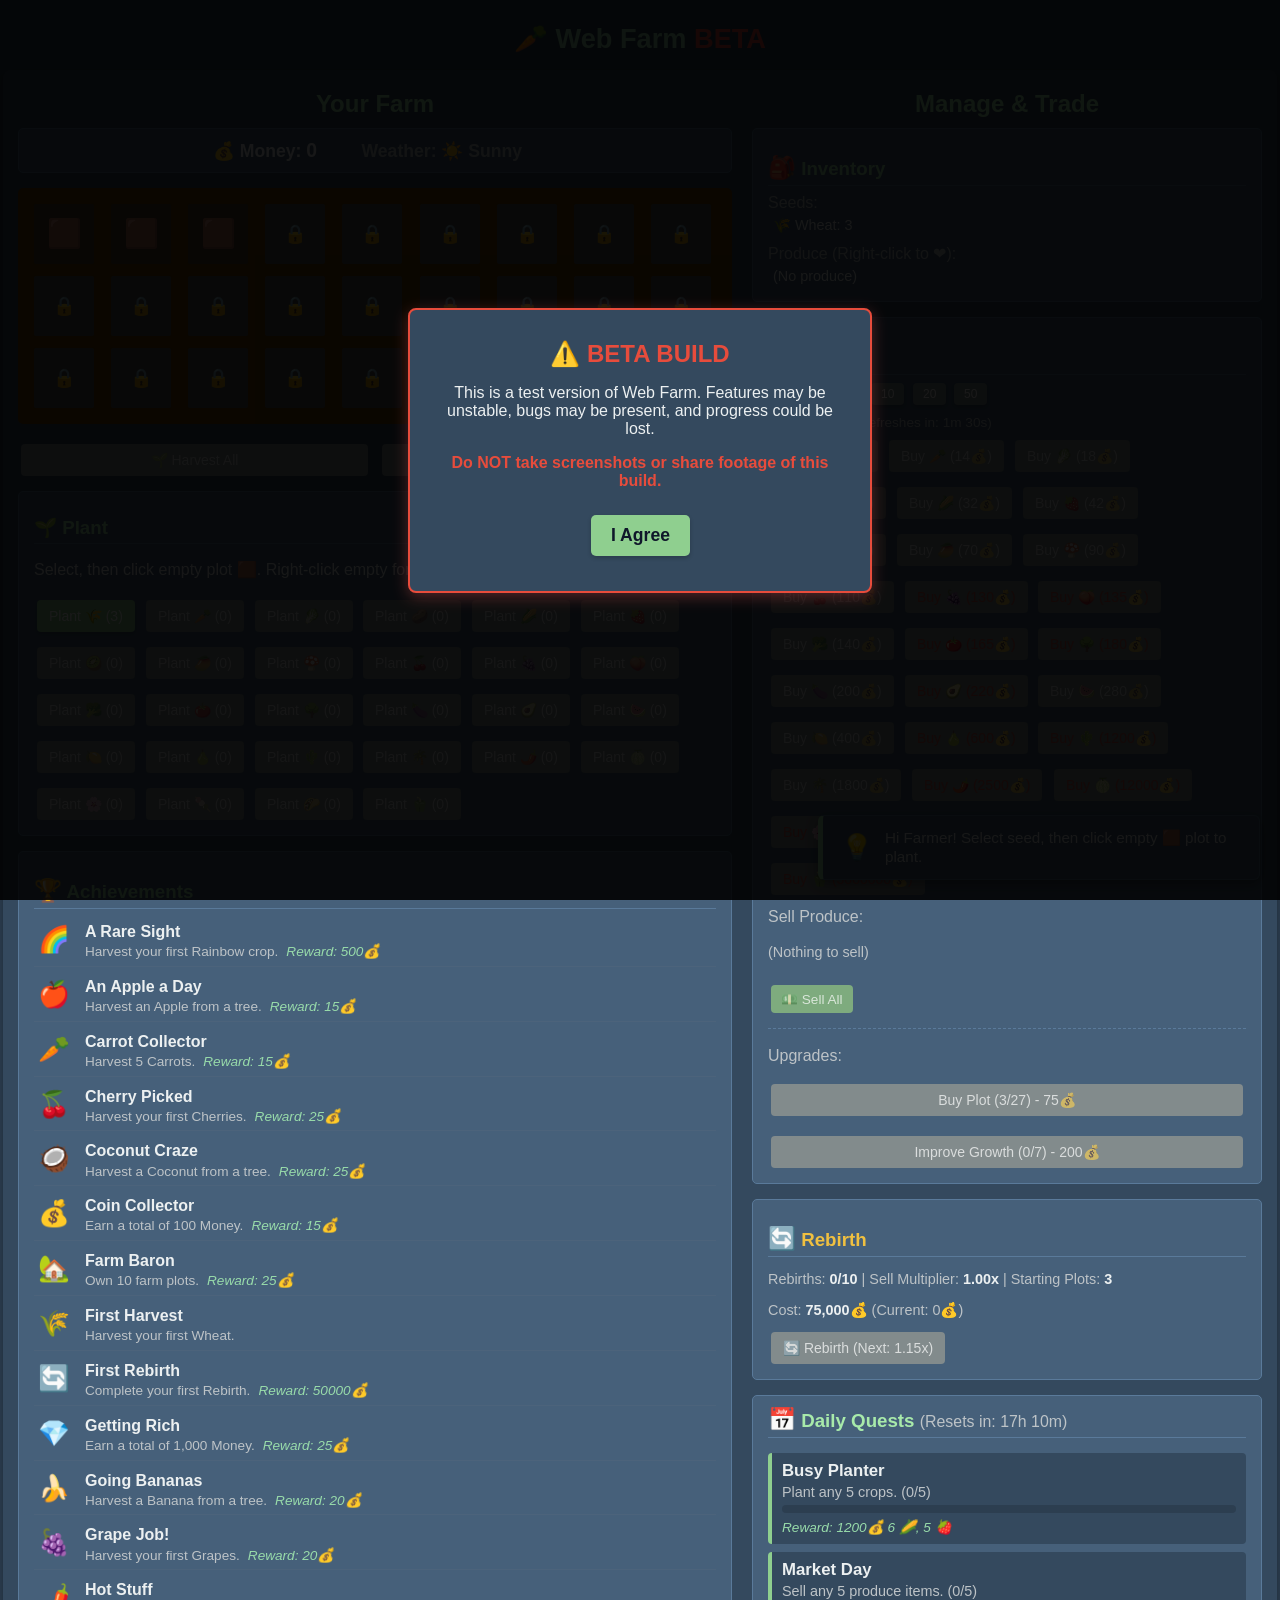
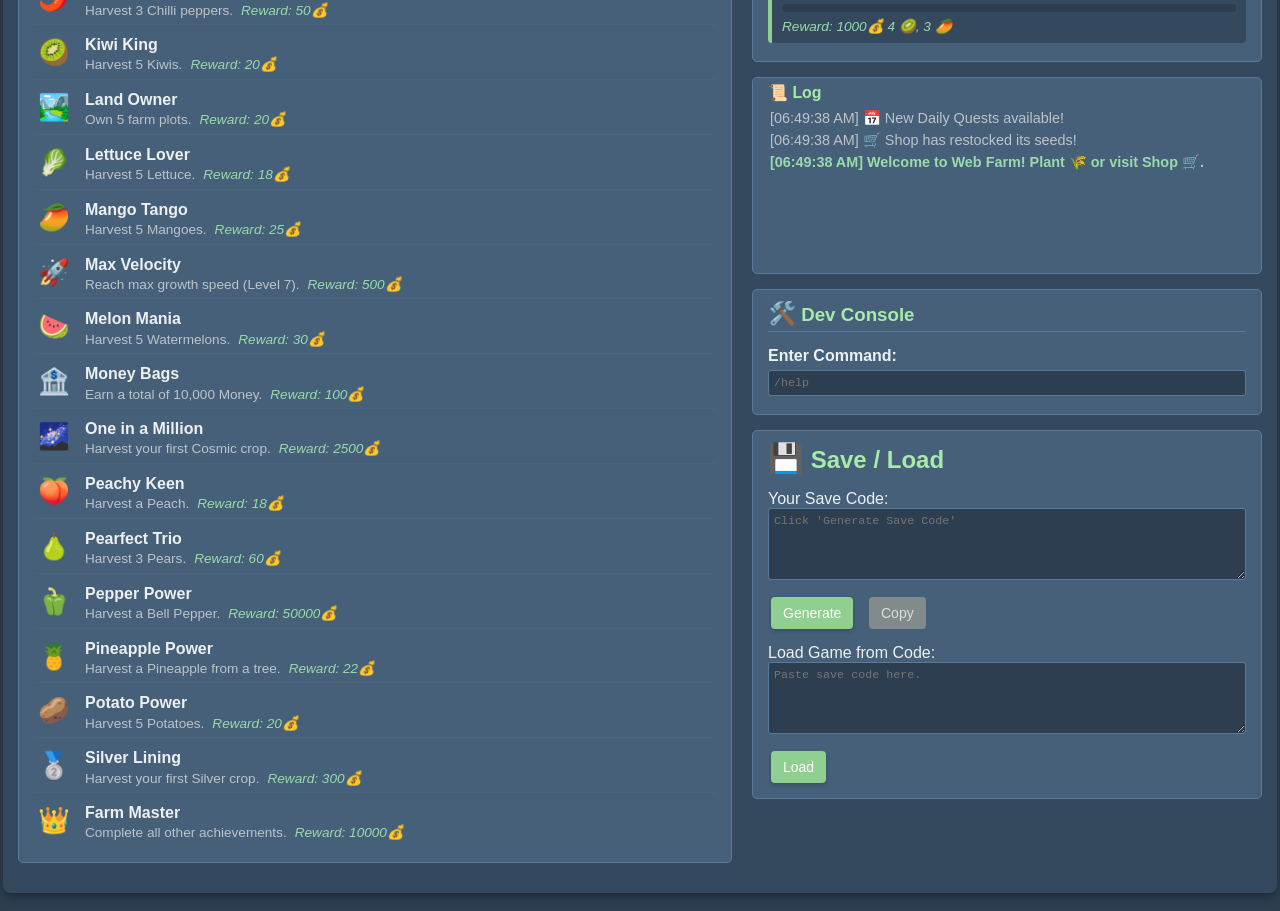
==== index.html @ e36a0956 "Update and rename beta.html to index.html" ====
<!DOCTYPE html>
<html lang="en">

<head>
    <meta charset="UTF-8">
    <meta name="viewport" content="width=device-width, initial-scale=1.0">
    <title>Web Farm BETA</title>
    <style>
        /* --- CSS (Dark Mode Only) --- */
        :root {
            /* Colors, Animations, Cursor */
            --body-bg: #2c3e50;
            --container-bg: #34495e;
            --section-bg: #46607a;
            --section-border: #5a7a9a;
            --text-color: #ecf0f1;
            --heading-color: #98dbaa;
            --heading-color-sub: #a8eaaa;
            --accent-color: #8fcf8f;
            --accent-hover-color: #7ebf7e;
            --accent-active-color: #70b070;
            --accent-selected-bg: #c8e8ca;
            --disabled-color: #7f8c8d;
            --plot-bg: #6c3e00;
            --plot-empty-bg: #4f3a2e;
            --plot-empty-hover-bg: #694f42;
            --plot-locked-bg: #555;
            --plot-ready-bg: #507a50;
            --plot-ready-border: #76c08f;
            --progress-bar-bg: #8fd0a8;
            --log-text-color: #bdc3c7;
            --log-success-color: #98dbaa;
            --log-error-color: #e74c3c;
            --log-info-color: #bdc3c7;
            --log-gold-color: #ffd700;
            --input-bg: #2c3e50;
            --input-border: #5a7a9a;
            --button-text-color: white;
            --shadow-color: rgba(0, 0, 0, 0.3);
            --link-color: #a8eaaa;
            --achievement-incomplete-color: var(--text-color);
            --achievement-complete-color: var(--disabled-color);
            --achievement-complete-icon-filter: grayscale(60%);
            --button-shadow-color: rgba(0, 0, 0, 0.2);
            --plot-hover-shadow: rgba(255, 255, 255, 0.1);
            --ach-desc-color: #bdc3c7;
            --ach-reward-color: #98dbaa;
            --log-success-color-rgb: 152, 219, 170;
            --popup-bg: var(--section-bg);
            --popup-border: var(--section-border);
            --popup-text-color: var(--text-color);
            --popup-title-color: var(--heading-color);
            --popup-shadow: rgba(0, 0, 0, 0.4);
            --tip-border-color: var(--link-color);
            --shovel-cursor: url('data:image/svg+xml;utf8,<svg xmlns="http://www.w3.org/2000/svg" width="32" height="32" style="font-size: 24px;"><text x="0" y="24">⛏️</text></svg>') 4 24, auto;
            --animation-duration-fast: 0.18s;
            --animation-duration-normal: 0.25s;
            --animation-duration-slow: 0.5s;
            --animation-duration-very-slow: 1s;
            --bounce-cubic-bezier: cubic-bezier(0.68, -0.55, 0.27, 1.55);
            --ease-out-expo: cubic-bezier(0.16, 1, 0.3, 1);
        }

        /* Animations */
        @keyframes fadeInSlideDown {
            from {
                opacity: 0;
                transform: translateY(-8px)
            }

            to {
                opacity: 1;
                transform: translateY(0)
            }
        }

        @keyframes plantPulse {
            0% {
                transform: scale(1);
                filter: brightness(1)
            }

            50% {
                transform: scale(.9);
                filter: brightness(1.2)
            }

            100% {
                transform: scale(1);
                filter: brightness(1)
            }
        }

        @keyframes harvestPop {
            0% {
                transform: scale(1);
                opacity: 1;
                filter: brightness(1.1)
            }

            70% {
                transform: scale(1.1);
                opacity: .4;
                filter: brightness(1.3)
            }

            100% {
                transform: scale(.6);
                opacity: 0;
                filter: brightness(1)
            }
        }

        @keyframes unlockHighlight {
            0% {
                background-color: transparent
            }

            40% {
                background-color: rgba(var(--log-success-color-rgb), .3)
            }

            100% {
                background-color: transparent
            }
        }

        @keyframes selectedPulse {
            0% {
                box-shadow: 0 1px 3px var(--button-shadow-color), inset 0 0 0 2px var(--accent-color)
            }

            50% {
                box-shadow: 0 1px 3px var(--button-shadow-color), inset 0 0 0 3px var(--accent-hover-color)
            }

            100% {
                box-shadow: 0 1px 3px var(--button-shadow-color), inset 0 0 0 2px var(--accent-color)
            }
        }

        @keyframes rainbow-bg {
            0% {
                background-position: 0% 50%
            }

            50% {
                background-position: 100% 50%
            }

            100% {
                background-position: 0% 50%
            }
        }

        @keyframes stars-twinkle {
            0% {
                transform: translate(-50%, -50%) scale(1);
                opacity: 0.5;
            }

            50% {
                opacity: 1;
            }

            100% {
                transform: translate(-50%, -50%) scale(1.1);
                opacity: 0.5;
            }
        }

        /* General Styles */
        body {
            font-family: 'Segoe UI', Tahoma, Geneva, Verdana, sans-serif;
            display: flex;
            flex-direction: column;
            align-items: center;
            background-color: var(--body-bg);
            color: var(--text-color);
            padding: 10px;
            transition: background-color var(--animation-duration-normal) ease, color var(--animation-duration-normal) ease
        }

        #game-container {
            display: flex;
            flex-wrap: wrap;
            gap: 20px;
            max-width: 1250px;
            width: 100%;
            background-color: var(--container-bg);
            padding: 15px;
            border-radius: 8px;
            box-shadow: 0 4px 8px var(--shadow-color);
            transition: background-color var(--animation-duration-normal) ease
        }

        #farm-area,
        #controls-area {
            flex: 1;
            min-width: 350px;
            display: flex;
            flex-direction: column
        }

        @media (min-width:950px) {
            #farm-area {
                flex-grow: 1.4
            }
        }

        h1 {
            display: flex;
            align-items: center;
            justify-content: center;
            gap: 15px;
        }

        h1,
        h2,
        h3 {
            text-align: center;
            color: var(--heading-color);
            margin-top: 5px;
            margin-bottom: 10px;
            transition: color var(--animation-duration-normal) ease
        }

        h1 {
            margin-bottom: 15px
        }

        h2 {
            color: var(--heading-color-sub)
        }

        h3 {
            margin-top: 15px;
            margin-bottom: 8px;
            border-bottom: 1px solid var(--section-border);
            padding-bottom: 4px;
            text-align: left;
            color: var(--heading-color-sub);
            transition: color var(--animation-duration-normal) ease, border-color var(--animation-duration-normal) ease
        }

        h4 {
            margin-top: 8px;
            margin-bottom: 4px;
            font-weight: 400;
            color: #bdc3c7;
            text-align: left
        }

        #resources {
            background-color: var(--section-bg);
            padding: 10px 15px;
            border-radius: 5px;
            margin-bottom: 15px;
            border: 1px solid var(--section-border);
            text-align: center;
            transition: background-color var(--animation-duration-normal) ease, border-color var(--animation-duration-normal) ease
        }

        #resources span {
            margin-right: 15px;
            font-weight: 700;
            font-size: 1.1em
        }

        #weather-display {
            font-weight: normal;
            font-size: 0.95em;
            color: var(--log-info-color);
            margin-left: 10px;
            display: inline-block;
        }

        #farm-grid {
            display: grid;
            grid-template-columns: repeat(auto-fill, minmax(60px, 1fr));
            gap: 10px;
            background-color: var(--plot-bg);
            padding: 15px;
            border-radius: 5px;
            min-height: 180px;
            margin-bottom: 15px;
            transition: background-color .3s ease, cursor .1s ease;
            cursor: default
        }

        #farm-grid:hover {
            cursor: var(--shovel-cursor)
        }

        .plot {
            width: 60px;
            height: 60px;
            background-color: var(--plot-empty-bg);
            border: 1px solid var(--plot-bg);
            display: flex;
            justify-content: center;
            align-items: center;
            font-size: 28px;
            position: relative;
            border-radius: 3px;
            overflow: hidden;
            transform-origin: center;
            transition: background-color var(--animation-duration-normal) ease, border-color var(--animation-duration-normal) ease, transform var(--animation-duration-fast) var(--ease-out-expo), filter var(--animation-duration-fast) ease, box-shadow var(--animation-duration-fast) ease;
            will-change: transform, filter, box-shadow, background-color
        }

        .plot:hover:not(.locked) {
            transform: scale(1.07);
            filter: brightness(1.1);
            box-shadow: 0 4px 10px var(--plot-hover-shadow);
            z-index: 1
        }

        .plot.empty:hover {
            background-color: var(--plot-empty-hover-bg)
        }

        .plot.locked {
            background-color: var(--plot-locked-bg);
            cursor: not-allowed;
            font-size: 18px
        }

        .plot.locked:hover {
            filter: none;
            transform: none;
            box-shadow: none;
            z-index: 0;
            cursor: not-allowed !important
        }

        .plot .progress-bar {
            position: absolute;
            bottom: 0;
            left: 0;
            height: 5px;
            background-color: var(--progress-bar-bg);
            width: 0;
            transition: width .1s linear, background-color var(--animation-duration-normal) ease
        }

        .plot.ready {
            background-color: var(--plot-ready-bg);
            border: 2px solid var(--plot-ready-border)
        }

        .plot.ready:hover {
            transform: scale(1.1);
            filter: brightness(1.1);
            box-shadow: 0 5px 14px var(--plot-hover-shadow)
        }

        .plot.plot-plant-animate {
            animation: plantPulse var(--animation-duration-slow) var(--bounce-cubic-bezier) forwards
        }

        .plot-content {
            display: inline-block;
            transition: transform var(--animation-duration-normal) ease, opacity var(--animation-duration-normal) ease;
            will-change: transform, opacity;
            line-height: 1;
            position: relative;
            z-index: 2;
        }

        .plot-content.status-icon-present {
            font-size: 20px;
            letter-spacing: -2px;
        }

        .plot.plot-harvest-animate .plot-content {
            animation: harvestPop 0.25s cubic-bezier(.17, .67, .83, .67) forwards;
        }

        /* Mutation Plot Styles */
        .plot.plot-is-moonlit {
            background-color: #4a3d6a;
        }

        .plot.plot-is-scorched {
            background-color: #7a4f3a;
        }

        .plot.plot-is-warm {
            background-color: #7a703a;
        }

        .plot.plot-is-cool {
            background-color: #3a5c7a;
        }

        .plot.plot-is-shocked {
            background-color: #4d4023;
            box-shadow: inset 0 0 12px 2px #f0ff8d;
            border-color: #f0ff8d;
        }

        .plot.plot-is-rainbow {
            background: linear-gradient(124deg, #ff2400, #e81d1d, #e8b71d, #e3e81d, #1de840, #1ddde8, #2b1de8, #dd00f3, #dd00f3);
            background-size: 200% 200%;
            animation: rainbow-bg 4s ease infinite;
        }

        .plot.plot-is-cosmic {
            background: linear-gradient(230deg, #1d0f3b, #3a236d, #2b1de8);
            background-size: 150% 150%;
            animation: rainbow-bg 8s ease-in-out infinite;
        }

        .plot.plot-is-cosmic::before,
        .plot.plot-is-cosmic::after,
        .plot.plot-is-cosmic .plot-content::before {
            content: '';
            position: absolute;
            left: 50%;
            top: 50%;
            width: 1px;
            height: 1px;
            background: white;
            border-radius: 50%;
            box-shadow: 15px -20px 0 0px white, -10px 18px 0 1px white, 25px 8px 0 0px white, -22px -15px 0 1px white, -5px 5px 0 0px white, 30px 25px 0 0px white;
            animation: stars-twinkle 3s ease-in-out infinite alternate;
        }

        .plot.plot-is-cosmic::after {
            width: 2px;
            height: 2px;
            box-shadow: 10px 15px 0 0px white, -18px -10px 0 0px white, -8px 25px 0 0px white;
            animation-duration: 4.5s;
        }

        .plot.plot-is-cosmic .plot-content::before {
            width: 1px;
            height: 1px;
            box-shadow: 12px 22px 0 0px white, -25px 5px 0 0px white;
            animation-duration: 6s;
        }

        button {
            padding: 8px 12px;
            margin: 5px 3px;
            font-size: 14px;
            cursor: pointer;
            background-color: var(--accent-color);
            color: var(--button-text-color);
            border: none;
            border-radius: 4px;
            vertical-align: middle;
            font-weight: 500;
            box-shadow: 0 2px 4px var(--button-shadow-color);
            transform-origin: center;
            transition: background-color var(--animation-duration-fast) ease, color var(--animation-duration-fast) ease, transform var(--animation-duration-fast) var(--ease-out-expo), box-shadow var(--animation-duration-fast) ease, filter var(--animation-duration-fast) ease;
            will-change: transform, filter, box-shadow
        }

        button:hover:not(:disabled) {
            background-color: var(--accent-hover-color);
            transform: scale(1.05);
            box-shadow: 0 4px 8px var(--button-shadow-color);
            filter: brightness(1.08)
        }

        button:active:not(:disabled) {
            background-color: var(--accent-active-color);
            transform: scale(.97);
            box-shadow: 0 1px 3px var(--button-shadow-color);
            filter: brightness(.92);
            transition-duration: .06s
        }

        button:disabled {
            background-color: var(--disabled-color);
            color: rgba(255, 255, 255, .7);
            cursor: not-allowed;
            transform: none;
            box-shadow: none;
            filter: grayscale(30%)
        }

        .plant-button.selected-plant-button {
            background-color: var(--accent-selected-bg);
            color: var(--body-bg);
            font-weight: bold;
            filter: brightness(1.05);
            box-shadow: 0 1px 3px var(--button-shadow-color), inset 0 0 0 2px var(--accent-color);
            animation: selectedPulse 1.8s ease-in-out infinite
        }

        .plant-button.selected-plant-button:hover:not(:disabled) {
            background-color: var(--accent-hover-color);
            color: var(--button-text-color);
            filter: brightness(1.1);
            transform: scale(1.05)
        }

        .plant-button.selected-plant-button:active:not(:disabled) {
            background-color: var(--accent-active-color);
            transform: scale(.97);
            filter: brightness(.95)
        }

        .shop-seed-unavailable,
        .shop-seed-unavailable:hover,
        .shop-seed-unavailable:active {
            background-color: var(--disabled-color);
            color: var(--log-error-color) !important;
            cursor: not-allowed;
            box-shadow: none;
            filter: grayscale(30%);
            transform: none;
            padding: 8px 12px;
            margin: 5px 3px;
            font-size: 14px;
            border: none;
            border-radius: 4px;
            vertical-align: middle;
            font-weight: 500;
        }

        #inventory,
        #shop,
        #actions,
        #save-load,
        #messages,
        #achievements,
        #dev-console,
        #daily-quests {
            margin-bottom: 15px;
            background-color: var(--section-bg);
            padding: 10px 15px;
            border-radius: 5px;
            border: 1px solid var(--section-border);
            transition: background-color var(--animation-duration-normal) ease, border-color var(--animation-duration-normal) ease
        }

        #inventory ul {
            list-style: none;
            padding: 0;
            margin: 5px 0
        }

        #inventory li {
            margin-bottom: 5px;
            padding-left: 5px;
            font-size: 0.95em;
            border-radius: 3px;
            user-select: none;
        }

        #inventory #produce-inventory li {
            cursor: pointer;
        }

        #inventory li:hover {
            background-color: var(--container-bg);
        }

        .inventory-item-icon {
            display: inline-block;
            min-width: 1.2em;
            text-align: left;
        }

        .inventory-weight {
            font-size: 0.85em;
            color: var(--log-info-color);
            margin-left: 5px;
        }

        .favorite-icon {
            color: #e74c3c;
            margin-right: 4px;
        }

        #planting-options,
        #buy-seeds,
        #sell-produce-area {
            display: flex;
            flex-wrap: wrap;
            gap: 5px
        }

        #messages {
            height: 180px;
            overflow-y: scroll;
            font-size: .9em;
            color: var(--log-text-color);
            transition: color var(--animation-duration-normal) ease;
            scroll-behavior: smooth;
            padding-top: 5px
        }

        #messages h2 {
            margin-top: 0;
            margin-bottom: 8px;
            font-size: 1.1em;
            text-align: left;
            border-bottom: none;
            padding-bottom: 0;
            color: var(--heading-color-sub)
        }

        #messages p {
            margin: 0 0 5px;
            padding-left: 2px;
            white-space: pre-wrap;
            opacity: 0;
            animation: fadeInSlideDown var(--animation-duration-slow) ease-out forwards
        }

        #messages p.log-success {
            color: var(--log-success-color);
            font-weight: 700
        }

        #messages p.log-error {
            color: var(--log-error-color);
            font-weight: 700
        }

        #messages p.log-info {
            color: var(--log-info-color)
        }

        #messages p.log-gold {
            color: var(--log-gold-color);
            font-weight: 700
        }

        #messages p.log-dev {
            color: var(--link-color);
            font-family: monospace;
            font-weight: bold
        }

        #save-load h2,
        #dev-console h3,
        #daily-quests h3 {
            margin-top: 0;
            margin-bottom: 15px;
            text-align: left
        }

        #save-load textarea,
        #dev-command-input {
            width: calc(100% - 12px);
            margin-top: 0;
            margin-bottom: 8px;
            font-size: .9em;
            font-family: monospace;
            background-color: var(--input-bg);
            color: var(--text-color);
            border: 1px solid var(--input-border);
            border-radius: 3px;
            padding: 5px;
            cursor: text;
            transition: background-color var(--animation-duration-normal) ease, color var(--animation-duration-normal) ease, border-color var(--animation-duration-normal) ease
        }

        #save-load textarea {
            min-height: 60px;
            resize: vertical
        }

        #dev-command-input {
            min-height: auto;
            resize: none
        }

        #save-code-output {
            background-color: var(--input-bg);
            cursor: default
        }

        .save-controls,
        .mod-controls {
            display: flex;
            gap: 10px;
            align-items: center;
            margin-bottom: 10px;
        }

        .mod-controls {
            margin-top: 15px;
            border-top: 1px dashed var(--section-border);
            padding-top: 10px;
        }

        #mod-file-input {
            font-size: 0.9em;
            background-color: var(--input-bg);
            color: var(--text-color);
            border: 1px solid var(--input-border);
            border-radius: 3px;
            padding: 4px 6px;
            max-width: calc(100% - 110px);
            cursor: pointer;
            transition: background-color var(--animation-duration-normal) ease, color var(--animation-duration-normal) ease, border-color var(--animation-duration-normal) ease;
        }

        #mod-file-input::file-selector-button {
            padding: 4px 8px;
            margin-right: 8px;
            font-size: 0.9em;
            cursor: pointer;
            background-color: var(--accent-color);
            color: var(--button-text-color);
            border: none;
            border-radius: 3px;
            transition: background-color var(--animation-duration-fast) ease;
        }

        #mod-file-input::file-selector-button:hover {
            background-color: var(--accent-hover-color);
        }

        #farm-upgrades-container {
            margin-top: 15px;
            padding-top: 10px;
            border-top: 1px dashed var(--section-border);
            display: flex;
            flex-direction: column;
            gap: 10px
        }

        #achievements ul {
            list-style: none;
            padding: 0;
            margin: 0
        }

        #achievements li {
            display: flex;
            align-items: flex-start;
            gap: 10px;
            padding: 5px 0;
            margin-bottom: 5px;
            border-bottom: 1px solid rgba(128, 128, 128, .1);
            transition: background-color var(--animation-duration-normal) ease
        }

        #achievements li:last-child {
            border-bottom: none
        }

        #achievements li:hover:not(.completed) {
            background-color: rgba(128, 128, 128, .05)
        }

        #achievements .ach-icon {
            font-size: 1.6em;
            min-width: 1.6em;
            text-align: center;
            margin-top: 2px
        }

        #achievements .ach-details {
            display: flex;
            flex-direction: column;
            flex-grow: 1;
            gap: 2px
        }

        #achievements .ach-name {
            font-weight: 700;
            font-size: 1em;
            line-height: 1.2
        }

        #achievements .ach-desc-reward {
            line-height: 1.3;
            display: flex;
            flex-wrap: wrap;
            gap: 0 8px
        }

        #achievements .ach-desc {
            font-size: .85em;
            color: var(--ach-desc-color)
        }

        #achievements .ach-reward {
            font-size: .85em;
            font-style: italic;
            color: var(--ach-reward-color);
            font-weight: 500;
            white-space: nowrap
        }

        #achievements li.completed {
            color: var(--achievement-complete-color)
        }

        #achievements li.completed .ach-icon {
            filter: var(--achievement-complete-icon-filter)
        }

        #achievements li.completed .ach-name::after {
            content: " ✔️";
            color: var(--log-success-color);
            font-weight: 400;
            margin-left: 4px
        }

        #achievements li.completed .ach-desc,
        #achievements li.completed .ach-reward {
            color: var(--achievement-complete-color);
            font-style: normal
        }

        #achievements li.completed:hover {
            background-color: transparent
        }

        #achievements li.incomplete {
            color: var(--achievement-incomplete-color)
        }

        #achievements li.achievement-unlocked-animate {
            animation: unlockHighlight var(--animation-duration-very-slow) ease-out
        }

        .popup {
            position: fixed;
            padding: 12px 18px;
            border-radius: 6px;
            background-color: var(--popup-bg);
            border: 1px solid var(--popup-border);
            box-shadow: 0 4px 12px var(--popup-shadow);
            z-index: 1000;
            display: flex;
            align-items: center;
            gap: 12px;
            opacity: 0;
            transform: translateY(20px);
            transition: opacity var(--animation-duration-normal) ease-out, transform var(--animation-duration-normal) ease-out;
            pointer-events: none;
            min-width: 250px;
            max-width: 400px;
        }

        .popup.active {
            opacity: 1;
            transform: translateY(0);
            pointer-events: auto;
        }

        .popup-icon {
            font-size: 2em;
            flex-shrink: 0;
        }

        .popup-text {
            display: flex;
            flex-direction: column;
            gap: 3px;
            font-size: 0.95em;
            color: var(--popup-text-color);
            line-height: 1.3;
        }

        .popup-title {
            font-weight: bold;
            color: var(--popup-title-color);
        }

        .popup-reward {
            font-style: italic;
            color: var(--ach-reward-color);
            font-size: 0.9em;
        }

        #achievement-popup {
            top: 20px;
            left: 50%;
            transform: translateX(-50%) translateY(20px);
            border-left: 5px solid var(--log-success-color);
        }

        #achievement-popup.active {
            transform: translateX(-50%) translateY(0);
        }

        #tip-popup {
            bottom: 20px;
            right: 20px;
            border-left: 5px solid var(--tip-border-color);
        }

        #tip-popup .popup-icon {
            font-size: 1.6em;
        }

        #actions {
            position: relative;
        }

        /* harvest-all-button styles now handled by #farm-grid-actions button */

        #harvest-all-button:hover:not(:disabled) {
            background-color: var(--accent-hover-color);
        }

        #sell-all-produce-button {
            padding: 6px 10px;
            font-size: 0.85em;
            margin-top: 10px;
            background-color: var(--accent-active-color);
            display: block;
            width: fit-content;
        }

        #sell-all-produce-button:hover:not(:disabled) {
            background-color: var(--accent-hover-color);
        }


        #plot-tooltip {
            position: fixed;
            background-color: rgba(0, 0, 0, 0.8);
            color: white;
            padding: 6px 10px;
            border-radius: 4px;
            font-size: 0.85em;
            line-height: 1.3;
            z-index: 1010;
            opacity: 0;
            pointer-events: none;
            transition: opacity 0.1s ease-in-out;
            max-width: 220px;
            box-shadow: 0 2px 5px rgba(0, 0, 0, 0.3);
            word-wrap: break-word;
        }

        #plot-tooltip.visible {
            opacity: 1;
        }

        #plot-tooltip span {
            display: inline-block;
        }

        #tooltip-crop-name {
            font-weight: bold;
        }

        #tooltip-time-left {
            font-size: 0.9em;
            color: #eee;
        }

        #tooltip-weight-potential,
        #tooltip-weight-actual {
            font-size: 0.85em;
            color: #ddd;
        }

        #daily-quests-list {
            list-style: none;
            padding: 0;
            margin: 0;
        }

        #daily-quests-list li {
            background-color: var(--container-bg);
            padding: 8px 10px;
            margin-bottom: 8px;
            border-radius: 4px;
            border-left: 4px solid var(--accent-color);
        }

        #daily-quests-list li.quest-completed:not(.quest-claimed) {
            border-left-color: var(--log-success-color);
        }

        #daily-quests-list li.quest-claimed {
            border-left-color: var(--disabled-color);
            opacity: 0.7;
        }

        .quest-title {
            font-weight: bold;
            font-size: 1.05em;
            margin-bottom: 3px;
            display: block;
        }

        .quest-desc {
            font-size: 0.9em;
            color: var(--ach-desc-color);
            margin-bottom: 5px;
            display: block;
        }

        .quest-progress-bar-container {
            height: 8px;
            background-color: var(--body-bg);
            border-radius: 4px;
            margin-bottom: 5px;
            overflow: hidden;
        }

        .quest-progress-bar {
            height: 100%;
            width: 0%;
            background-color: var(--progress-bar-bg);
            transition: width 0.2s ease-out;
        }

        .quest-reward-text {
            font-size: 0.85em;
            color: var(--ach-reward-color);
            margin-bottom: 6px;
            font-style: italic;
        }

        .quest-claim-button {
            font-size: 0.9em !important;
            padding: 4px 8px !important;
            margin-top: 5px !important;
        }

        /* Silver Mutation Plot Style */
        .plot.plot-is-silver {
            background-color: #6b7b8d;
            box-shadow: inset 0 0 10px 2px #c0c0c0;
            border-color: #c0c0c0;
        }

        /* Locked Fruit Indicator on Plot */
        .plot .lock-indicator {
            position: absolute;
            top: 1px;
            right: 1px;
            font-size: 10px;
            z-index: 5;
            cursor: pointer;
            opacity: 0.7;
            transition: opacity 0.15s ease;
        }

        .plot .lock-indicator:hover {
            opacity: 1;
        }

        .plot.plot-fruit-locked {
            outline: 2px dashed #e67e22;
            outline-offset: -2px;
        }

        /* Seed Inventory Grid */
        #seed-inventory {
            display: grid;
            grid-template-columns: repeat(2, 1fr);
            gap: 2px 8px;
        }

        #seed-inventory li {
            margin-bottom: 2px;
            font-size: 0.9em;
        }

        /* Produce Inventory Grid */
        #produce-inventory {
            display: grid;
            grid-template-columns: repeat(2, 1fr);
            gap: 2px 8px;
        }

        #produce-inventory li {
            margin-bottom: 2px;
            font-size: 0.9em;
        }

        /* Rebirth Section */
        #rebirth-section {
            margin-bottom: 15px;
            background-color: var(--section-bg);
            padding: 10px 15px;
            border-radius: 5px;
            border: 1px solid var(--section-border);
            transition: background-color var(--animation-duration-normal) ease, border-color var(--animation-duration-normal) ease;
        }

        #rebirth-section h3 {
            color: #f0c040;
        }

        .rebirth-info {
            font-size: 0.9em;
            margin-bottom: 8px;
            color: var(--log-info-color);
        }

        .rebirth-info strong {
            color: var(--text-color);
        }

        /* Purchase Qty Toggle */
        .qty-toggle-btn {
            padding: 4px 10px;
            font-size: 12px;
            margin: 0 2px;
            background-color: var(--disabled-color);
            border-radius: 4px;
        }

        .qty-toggle-btn.active {
            background-color: var(--accent-color);
            font-weight: bold;
        }

        .qty-toggle-btn:hover:not(:disabled) {
            background-color: var(--accent-hover-color);
        }

        /* Farm Grid Action Buttons */
        #farm-grid-actions {
            display: flex;
            gap: 8px;
            margin-bottom: 10px;
            align-items: stretch;
        }

        #farm-grid-actions button {
            flex: 1;
            font-size: 14px;
            padding: 8px 12px;
            box-sizing: border-box;
        }
    </style>
</head>

<body>

    <h1>
        <span style="font-size: 0.85em;">🥕 Web Farm <strong style="color:var(--log-error-color);">BETA</strong></span>
    </h1>

    <div id="beta-overlay"
        style="position:fixed;top:0;left:0;width:100%;height:100%;background:rgba(0,0,0,0.9);z-index:9999;display:flex;justify-content:center;align-items:center;flex-direction:column;">
        <div
            style="background:var(--container-bg);padding:30px;border-radius:8px;border:2px solid var(--log-error-color);max-width:400px;text-align:center;box-shadow: 0 4px 15px rgba(255,100,100,0.3);">
            <h2 style="color:var(--log-error-color);margin-top:0;">⚠️ BETA BUILD</h2>
            <p style="margin-bottom:15px;color:var(--text-color);">This is a test version of Web Farm. Features may be
                unstable, bugs may be present, and progress could be lost.</p>
            <p style="margin-bottom:20px;font-weight:bold;color:var(--log-error-color);">Do NOT take screenshots or
                share footage of this build.</p>
            <button
                style="padding:10px 20px;font-size:1.1em;background:var(--accent-color);color:#0f172a;border:none;border-radius:5px;cursor:pointer;font-weight:bold;"
                onclick="document.getElementById('beta-overlay').remove()">I Agree</button>
        </div>
    </div>

    <div id="game-container">
        <!-- Farm Area -->
        <div id="farm-area">
            <h2>Your Farm</h2>
            <div id="resources">
                <span>💰 Money: <span id="money">0</span></span>
                <span id="weather-display"></span>
            </div>
            <div id="farm-grid"><!-- Plots --></div>
            <div id="farm-grid-actions">
                <button id="harvest-all-button" onclick="harvestAllReadyCrops()" disabled>🌱 Harvest All</button>
                <button id="plant-all-button" onclick="plantAllSelectedSeed()" disabled>🌾 Plant All</button>
            </div>
            <div id="actions">
                <h3>🌱 Plant</h3>
                <p>Select, then click empty plot 🟫. Right-click empty for Plant All, right-click crop for Lock.</p>
                <div id="planting-options"></div>
            </div>
            <div id="achievements">
                <h3><span style="font-size:1.2em">🏆</span> Achievements</h3>
                <ul id="achievements-list"></ul>
            </div>
        </div>

        <!-- Controls Area -->
        <div id="controls-area">
            <h2>Manage & Trade</h2>
            <div id="inventory">
                <h3><span style="font-size:1.2em">🎒</span> Inventory</h3>
                <h4>Seeds:</h4>
                <ul id="seed-inventory"></ul>
                <h4>Produce (Right-click to ❤):</h4>
                <ul id="produce-inventory"></ul>
            </div>
            <div id="shop">
                <h3><span style="font-size:1.2em">🛒</span> Shop</h3>
                <div id="purchase-qty-toggle" style="margin-bottom:8px;">
                    <label style="font-size:0.9em; margin-right:6px;">Buy Qty:</label>
                    <button class="qty-toggle-btn active" onclick="setPurchaseQty(1)">1</button>
                    <button class="qty-toggle-btn" onclick="setPurchaseQty(10)">10</button>
                    <button class="qty-toggle-btn" onclick="setPurchaseQty(20)">20</button>
                    <button class="qty-toggle-btn" onclick="setPurchaseQty(50)">50</button>
                </div>
                <h4>Buy Seeds: <span id="shop-refresh-timer"
                        style="font-weight:normal; font-size:0.85em; color:var(--log-info-color);"></span></h4>
                <div id="buy-seeds"></div>
                <h4>Sell Produce:</h4>
                <div id="sell-produce-area"></div>
                <button id="sell-all-produce-button" onclick="sellAllProduce()" disabled>💵 Sell All</button>
                <div id="farm-upgrades-container">
                    <h4>Farm Upgrades:</h4><!-- Buttons -->
                </div>
            </div>
            <div id="rebirth-section">
                <h3><span style="font-size:1.2em">🔄</span> Rebirth</h3>
                <div id="rebirth-content"></div>
            </div>
            <div id="daily-quests">
                <h3><span style="font-size:1.2em">📅</span> Daily Quests <span id="quest-status-text"
                        style="font-weight:normal; font-size:0.85em; color:var(--log-error-color);"></span> <span
                        id="quest-reset-timer"
                        style="font-weight:normal; font-size:0.85em; color:var(--log-info-color);"></span></h3>
                <ul id="daily-quests-list"></ul>
            </div>
            <div id="messages">
                <h2>📜 Log</h2><!-- Messages -->
            </div>
            <div id="dev-console" style="display:block;">
                <h3><span style="font-size:1.2em">🛠️</span> Dev Console</h3><label for="dev-command-input"
                    style="display:block;margin-bottom:5px;font-weight:bold;">Enter Command:</label><input type="text"
                    id="dev-command-input" placeholder="/help">
            </div>
            <div id="save-load">
                <h2><span style="font-size:1.2em">💾</span> Save / Load</h2>
                <div class="save-section">
                    <label for="save-code-output">Your Save Code:</label>
                    <textarea id="save-code-output" readonly placeholder="Click 'Generate Save Code'"></textarea>
                    <div class="save-controls">
                        <button id="generate-save-button" onclick="saveGame()">Generate</button>
                        <button id="copy-code-button" onclick="copySaveCode()" disabled>Copy</button>
                    </div>
                </div>
                <div class="load-section">
                    <label for="save-code-input">Load Game from Code:</label>
                    <textarea id="save-code-input" placeholder="Paste save code here."></textarea>
                    <div class="save-controls" style="margin-bottom: 0;">
                        <button id="load-save-button" onclick="loadGamePrompt()">Load</button>
                    </div>
                </div>
            </div>
        </div>
    </div>

    <div id="achievement-popup" class="popup">
        <span id="ach-popup-icon" class="popup-icon"></span>
        <div class="popup-text">
            <span id="ach-popup-title" class="popup-title"></span>
            <span id="ach-popup-reward" class="popup-reward"></span>
        </div>
    </div>
    <div id="tip-popup" class="popup">
        <span class="popup-icon">💡</span>
        <span id="tip-popup-text" class="popup-text"></span>
    </div>

    <div id="plot-tooltip" class="plot-tooltip">
        <span id="tooltip-crop-name"></span><br>
        <span id="tooltip-time-left"></span><br>
        <span id="tooltip-weight-potential"></span><br>
        <span id="tooltip-weight-actual"></span><br>
        <span id="tooltip-sell-multiplier" style="display:none; font-size:0.85em; color:#ffd700;"></span>
    </div>


    <script>
        // --- Game Data (Modifiable) ---
        let CROP_DATA = {
            'wheat': { name: 'Wheat', icon: '🌾', seedCost: 5, sellPrice: 12, growTime: 10000, weightRange: [0.9, 1.1] },
            'carrot': { name: 'Carrot', icon: '🥕', seedCost: 14, sellPrice: 32, growTime: 20000, weightRange: [0.85, 1.15] },
            'lettuce': { name: 'Lettuce', icon: '🥬', seedCost: 18, sellPrice: 42, growTime: 24000, weightRange: [0.8, 1.2] },
            'potato': { name: 'Potato', icon: '🥔', seedCost: 24, sellPrice: 55, growTime: 28000, weightRange: [0.9, 1.1] },
            'corn': { name: 'Corn', icon: '🌽', seedCost: 32, sellPrice: 72, growTime: 35000, weightRange: [0.9, 1.1] },
            'strawberry': { name: 'Strawberry', icon: '🍓', seedCost: 42, sellPrice: 92, growTime: 30000, weightRange: [0.95, 1.05] },
            'kiwi': { name: 'Kiwi', icon: '🥝', seedCost: 55, sellPrice: 120, growTime: 32000, weightRange: [0.9, 1.1] },
            'mango': { name: 'Mango', icon: '🥭', seedCost: 70, sellPrice: 155, growTime: 38000, weightRange: [0.85, 1.35] },
            'mushroom': { name: 'Mushroom', icon: '🍄', seedCost: 90, sellPrice: 195, growTime: 45000, weightRange: [0.7, 1.4] },
            'cherry': { name: 'Cherry', icon: '🍒', seedCost: 110, sellPrice: 240, growTime: 55000, weightRange: [0.95, 1.05] },
            'peach': { name: 'Peach', icon: '🍑', seedCost: 135, sellPrice: 290, growTime: 31000, weightRange: [0.9, 1.1] },
            'grapes': { name: 'Grapes', icon: '🍇', seedCost: 130, sellPrice: 280, growTime: 60000, weightRange: [0.9, 1.1] },
            'tomato': { name: 'Tomato', icon: '🍅', seedCost: 165, sellPrice: 350, growTime: 70000, weightRange: [0.85, 1.15] },
            'broccoli': { name: 'Broccoli', icon: '🥦', seedCost: 140, sellPrice: 290, growTime: 80000, weightRange: [0.8, 1.35] },
            'tree': { name: 'Tree', icon: '🌳', seedCost: 180, sellPrice: null, growTime: 120000, yields: ['apple', 'banana', 'orange', 'pineapple'] },
            'eggplant': { name: 'Eggplant', icon: '🍆', seedCost: 200, sellPrice: 420, growTime: 90000, weightRange: [0.85, 1.3] },
            'avocado': { name: 'Avocado', icon: '🥑', seedCost: 220, sellPrice: 460, growTime: 85000, weightRange: [0.9, 1.15] },
            'watermelon': { name: 'Watermelon', icon: '🍉', seedCost: 280, sellPrice: 580, growTime: 100000, weightRange: [0.7, 1.7] },
            'lemon': { name: 'Lemon', icon: '🍋', seedCost: 400, sellPrice: 830, growTime: 75000, weightRange: [0.9, 1.1] },
            'pear': { name: 'Pear', icon: '🍐', seedCost: 600, sellPrice: 1250, growTime: 85000, weightRange: [0.85, 1.15] },
            'cactus': { name: 'Cactus', icon: '🌵', seedCost: 1200, sellPrice: 2500, growTime: 90000, weightRange: [0.8, 1.4] },
            'chilli': { name: 'Chilli', icon: '🌶️', seedCost: 2500, sellPrice: 5200, growTime: 110000, weightRange: [0.8, 1.25] },
            'palm_tree': { name: 'Palm Tree', icon: '🌴', seedCost: 1800, sellPrice: null, growTime: 140000, yields: ['coconut'] },
            'melon': { name: 'Melon', icon: '🍈', seedCost: 12000, sellPrice: 25000, growTime: 150000, weightRange: [0.85, 1.15], rarity: 'ultra_rare', stockChance: 0.20 },
            'cherry_blossom': { name: 'Cherry Blossom', icon: '🌸', seedCost: 35000, sellPrice: 72000, growTime: 180000, weightRange: [0.85, 1.15], rarity: 'ultra_rare', stockChance: 0.10 },
            'dango': { name: 'Dango', icon: '🍡', seedCost: 80000, sellPrice: 165000, growTime: 200000, weightRange: [0.9, 1.1], rarity: 'ultra_rare', stockChance: 0.08 },
            'taco': { name: 'Taco', icon: '🌮', seedCost: 670000, sellPrice: 1500000, growTime: 240000, weightRange: [0.9, 1.1], rarity: 'ultra_rare', stockChance: 1.0, isEvent: true, eventWeather: 'raining_tacos' },
            'bell_pepper': { name: 'Bell Pepper', icon: '🫑', seedCost: 3000000, sellPrice: 9000000, growTime: 600000, weightRange: [0.95, 1.05], rarity: 'ultra_rare', stockChance: 0.05 },
            'apple': { name: 'Apple', icon: '🍎', seedCost: null, sellPrice: 110, growTime: null, weightRange: [0.9, 1.1] },
            'banana': { name: 'Banana', icon: '🍌', seedCost: null, sellPrice: 180, growTime: null, weightRange: [0.85, 1.15] },
            'orange': { name: 'Orange', icon: '🍊', seedCost: null, sellPrice: 145, growTime: null, weightRange: [0.9, 1.1] },
            'pineapple': { name: 'Pineapple', icon: '🍍', seedCost: null, sellPrice: 210, growTime: null, weightRange: [0.8, 1.4] },
            'coconut': { name: 'Coconut', icon: '🥥', seedCost: null, sellPrice: 2400, growTime: null, weightRange: [0.9, 1.3] },
        };
        const DEFAULT_CROP_DATA = JSON.parse(JSON.stringify(CROP_DATA));
        let ACHIEVEMENT_DATA = {
            'harvest_1_wheat': { name: "First Harvest", icon: "🌾", desc: "Harvest your first Wheat.", rwd: 0, type: 'stats.h', tgt: 'wheat', thr: 1 },
            'harvest_5_carrot': { name: "Carrot Collector", icon: "🥕", desc: "Harvest 5 Carrots.", rwd: 15, type: 'stats.h', tgt: 'carrot', thr: 5 },
            'harvest_5_kiwi': { name: "Kiwi King", icon: "🥝", desc: "Harvest 5 Kiwis.", rwd: 20, type: 'stats.h', tgt: 'kiwi', thr: 5 },
            'harvest_5_lettuce': { name: "Lettuce Lover", icon: "🥬", desc: "Harvest 5 Lettuce.", rwd: 18, type: 'stats.h', tgt: 'lettuce', thr: 5 },
            'harvest_5_potato': { name: "Potato Power", icon: "🥔", desc: "Harvest 5 Potatoes.", rwd: 20, type: 'stats.h', tgt: 'potato', thr: 5 },
            'harvest_5_mango': { name: "Mango Tango", icon: "🥭", desc: "Harvest 5 Mangoes.", rwd: 25, type: 'stats.h', tgt: 'mango', thr: 5 },
            'harvest_5_watermelon': { name: "Melon Mania", icon: "🍉", desc: "Harvest 5 Watermelons.", rwd: 30, type: 'stats.h', tgt: 'watermelon', thr: 5 },
            'harvest_1_grapes': { name: "Grape Job!", icon: "🍇", desc: "Harvest your first Grapes.", rwd: 20, type: 'stats.h', tgt: 'grapes', thr: 1 },
            'harvest_1_cherry': { name: "Cherry Picked", icon: "🍒", desc: "Harvest your first Cherries.", rwd: 25, type: 'stats.h', tgt: 'cherry', thr: 1 },
            'harvest_apple': { name: "An Apple a Day", icon: "🍎", desc: "Harvest an Apple from a tree.", rwd: 15, type: 'stats.h', tgt: 'apple', thr: 1 },
            'harvest_banana': { name: "Going Bananas", icon: "🍌", desc: "Harvest a Banana from a tree.", rwd: 20, type: 'stats.h', tgt: 'banana', thr: 1 },
            'harvest_peach': { name: "Peachy Keen", icon: "🍑", desc: "Harvest a Peach.", rwd: 18, type: 'stats.h', tgt: 'peach', thr: 1 },
            'harvest_pineapple': { name: "Pineapple Power", icon: "🍍", desc: "Harvest a Pineapple from a tree.", rwd: 22, type: 'stats.h', tgt: 'pineapple', thr: 1 },
            'harvest_coconut': { name: "Coconut Craze", icon: "🥥", desc: "Harvest a Coconut from a tree.", rwd: 25, type: 'stats.h', tgt: 'coconut', thr: 1 },
            'harvest_3_chilli': { name: "Hot Stuff", icon: "🌶️", desc: "Harvest 3 Chilli peppers.", rwd: 50, type: 'stats.h', tgt: 'chilli', thr: 3 },
            'harvest_3_pear': { name: "Pearfect Trio", icon: "🍐", desc: "Harvest 3 Pears.", rwd: 60, type: 'stats.h', tgt: 'pear', thr: 3 },
            'harvest_rainbow': { name: "A Rare Sight", icon: "🌈", desc: "Harvest your first Rainbow crop.", rwd: 500, type: 'stats.mut', tgt: 'rainbow', thr: 1 },
            'harvest_cosmic': { name: "One in a Million", icon: "🌌", desc: "Harvest your first Cosmic crop.", rwd: 2500, type: 'stats.mut', tgt: 'cosmic', thr: 1 },
            'earn_100_money': { name: "Coin Collector", icon: "💰", desc: "Earn a total of 100 Money.", rwd: 15, type: 'stats.m', thr: 100 },
            'earn_1000_money': { name: "Getting Rich", icon: "💎", desc: "Earn a total of 1,000 Money.", rwd: 25, type: 'stats.m', thr: 1000 },
            'earn_10k_money': { name: "Money Bags", icon: "🏦", desc: "Earn a total of 10,000 Money.", rwd: 100, type: 'stats.m', thr: 10000 },
            'own_5_plots': { name: "Land Owner", icon: "🏞️", desc: "Own 5 farm plots.", rwd: 20, type: 'state.p', thr: 5 },
            'own_10_plots': { name: "Farm Baron", icon: "🏡", desc: "Own 10 farm plots.", rwd: 25, type: 'state.p', thr: 10 },
            'rebirth_1': { name: "First Rebirth", icon: "🔄", desc: "Complete your first Rebirth.", rwd: 50000, type: 'state.rb', thr: 1 },
            'upgrade_growth_max': { name: "Max Velocity", icon: "🚀", desc: `Reach max growth speed (Level 7).`, rwd: 500, type: 'state.g', thr: 7 },
            'harvest_silver': { name: "Silver Lining", icon: "🥈", desc: "Harvest your first Silver crop.", rwd: 300, type: 'stats.mut', tgt: 'silver', thr: 1 },
            'harvest_bell_pepper': { name: "Pepper Power", icon: "🫑", desc: "Harvest a Bell Pepper.", rwd: 50000, type: 'stats.h', tgt: 'bell_pepper', thr: 1 },
            'complete_all': { name: "Farm Master", icon: "👑", desc: "Complete all other achievements.", rwd: 10000, type: 'all' }
        };

        const QUEST_DEFINITIONS = [
            { id: "harvest_wheat_5", title: "Wheat Harvest", description: "Harvest 5 Wheat.", type: "harvest", targetCrop: "wheat", targetAmount: 5, rewards: { money: 800, seeds: { 'carrot': 8, 'lettuce': 5 } } },
            { id: "plant_carrot_3", title: "Carrot Planting", description: "Plant 3 Carrots.", type: "plant", targetCrop: "carrot", targetAmount: 3, rewards: { money: 600, seeds: { 'wheat': 8, 'potato': 5 } } },
            { id: "earn_money_100", title: "Daily Earnings", description: "Earn 250 Money today.", type: "earn_money", targetAmount: 250, rewards: { money: 500, seeds: { 'potato': 6, 'corn': 4 } } },
            { id: "harvest_lettuce_2", title: "Lettuce Picking", description: "Harvest 2 Lettuce.", type: "harvest", targetCrop: "lettuce", targetAmount: 2, rewards: { money: 900, seeds: { 'strawberry': 5 } } },
            { id: "plant_any_5", title: "Busy Planter", description: "Plant any 5 crops.", type: "plant_any", targetAmount: 5, rewards: { money: 1200, seeds: { 'corn': 6, 'strawberry': 5 } } },
            { id: "sell_corn_3", title: "Corn Sale", description: "Sell 3 Corn.", type: "sell_produce_type", targetCrop: "corn", targetAmount: 3, rewards: { money: 1500, seeds: { 'kiwi': 5 } } },
            { id: "sell_any_produce_5", title: "Market Day", description: "Sell any 5 produce items.", type: "sell_any_produce", targetAmount: 5, rewards: { money: 1000, seeds: { 'kiwi': 4, 'mango': 3 } } },
            { id: "harvest_golden_1", title: "Golden Touch", description: "Harvest 1 Golden crop.", type: "harvest_golden", targetAmount: 1, rewards: { money: 2500, seeds: { 'mango': 5, 'mushroom': 4 } } },
        ];


        const INITIAL_PLOTS = 3; const MAX_PLOTS = 27; const PLOT_COST_BASE = 75; const PLOT_COST_INCREASE_FACTOR = 1.45;
        const TICK_INTERVAL = 100; const AUTOSAVE_INTERVAL = 15000;
        const SAVE_CODE_VERSION = 1.14;
        const LOG_PRUNE_THRESHOLD = 80;
        const XOR_SAVE_KEY = 'webfarmkey_34252465488682';
        const DEV_ACTIVATION_CODE = 'dev-2588624836783023489768723895438973895';
        const SHOP_REFRESH_MIN = 90 * 1000;
        const SHOP_REFRESH_MAX = 120 * 1000;
        const ALWAYS_AVAILABLE_SHOP_ITEMS = 8;
        const ULTRA_RARE_SLOTS_IN_SHOP = 1;
        const NORMAL_RARE_ROTATING_SLOTS = 7;
        const DAILY_QUEST_COUNT = 2;

        const MAX_REBIRTHS = 10;
        const REBIRTH_BASE_COST = 75000;
        const REBIRTH_COST_SCALE = 3.5;
        const REBIRTH_MULTIPLIER_PER_LEVEL = 0.15;


        const MAX_GROWTH_LEVELS = 7; const GROWTH_MULTIPLIERS = [1.0, 0.85, 0.70, 0.55, 0.40, 0.25, 0.15, 0.08]; const GROWTH_UPGRADE_COSTS = [200, 600, 1800, 5000, 12000, 500000, 3000000];

        const SPECIAL_STATUSES = {
            'golden': { name: 'Golden', icon: '🥇', chance: 0.10, sellMultiplier: 1.5, type: 'generic' },
            'silver': { name: 'Silver', icon: '🥈', chance: 0.05, sellMultiplier: 1.8, type: 'generic' },
            'bronze': { name: 'Bronze', icon: '🥉', chance: 0.15, sellMultiplier: 1.3, type: 'generic' },
            'pollinated': { name: 'Pollinated', icon: '🍯', chance: 0.03, sellMultiplier: 2.5, type: 'generic' },
            'rainbow': { name: 'Rainbow', icon: '🌈', chance: 0.03, sellMultiplier: 4.0, type: 'rare_generic' },
            'cosmic': { name: 'Cosmic', icon: '🌌', chance: 0.01, sellMultiplier: 5.0, type: 'rare_generic' },
            'scorched': { name: 'Scorched', icon: '☀️', chance: 0, sellMultiplier: 2.0, type: 'weather' },
            'moonlit': { name: 'Moonlit', icon: '🌙', chance: 0, sellMultiplier: 3.0, type: 'weather' },
            'frozen': { name: 'Frozen', icon: '🧊', chance: 0, sellMultiplier: 2.0, type: 'weather' },
            'shocked': { name: 'Shocked', icon: '⚡', chance: 0, sellMultiplier: 3.0, type: 'weather' },
            'wet': { name: 'Wet', icon: '💧', chance: 0, sellMultiplier: 2.0, type: 'weather' },
            'cheese': { name: 'Cheese', icon: '🧀', chance: 0, sellMultiplier: 2.5, type: 'weather' },
        };

        const WEATHER_CONFIG = {
            'sunny': {
                name: 'Sunny', icon: '☀️', duration_ms: [2 * 60 * 1000, 4 * 60 * 1000], effects: [
                    { status: 'scorched', chance: 0.04 }
                ]
            },
            'lightning': {
                name: 'Lightning', icon: '🌩️', duration_ms: [2 * 60 * 1000, 4 * 60 * 1000], effects: [
                    { status: 'shocked', chance: 0.10 }, { status: 'wet', chance: 0.10 }
                ]
            },
            'icy_rain': {
                name: 'Icy Rain', icon: '🌨️', duration_ms: [2 * 60 * 1000, 4 * 60 * 1000], effects: [
                    { status: 'frozen', chance: 0.15 }
                ]
            },
            'gentle_rain': {
                name: 'Gentle Rain', icon: '🌦️', duration_ms: [2 * 60 * 1000, 4 * 60 * 1000], effects: [
                    { status: 'wet', chance: 0.15 }
                ], growthModifier: 1.15
            },
            'night': {
                name: 'Night', icon: '⭐', duration_ms: [2 * 60 * 1000, 4 * 60 * 1000], effects: [
                    { status: 'moonlit', chance: 0.05 }
                ]
            },
            'raining_tacos': {
                name: 'Raining Tacos', icon: '🌮', duration_ms: [3 * 60 * 1000, 5 * 60 * 1000], effects: [
                    { status: 'cheese', chance: 0.12 }
                ]
            }
        };
        const WEATHER_TYPE_KEYS = Object.keys(WEATHER_CONFIG);

        let gameState = null; let gameLoopInterval = null; let autoSaveInterval = null;
        let isDevModeEnabled = true; let isModActive = false; let activeModChecksum = null;
        let achievementPopupTimeout = null; let tipPopupTimeout = null;
        let activeTooltipPlotId = null;

        const moneyEl = document.getElementById('money'); const farmGridEl = document.getElementById('farm-grid'); const seedInventoryEl = document.getElementById('seed-inventory'); const produceInventoryEl = document.getElementById('produce-inventory'); const plantingOptionsEl = document.getElementById('planting-options'); const buySeedsEl = document.getElementById('buy-seeds'); const sellProduceAreaEl = document.getElementById('sell-produce-area'); const messagesEl = document.getElementById('messages'); const saveCodeOutputEl = document.getElementById('save-code-output'); const saveCodeInputEl = document.getElementById('save-code-input'); const copyCodeButtonEl = document.getElementById('copy-code-button'); const farmUpgradesContainerEl = document.getElementById('farm-upgrades-container'); const achievementsListEl = document.getElementById('achievements-list'); const devConsoleEl = document.getElementById('dev-console'); const devCommandInputEl = document.getElementById('dev-command-input');
        const achievementPopupEl = document.getElementById('achievement-popup'); const achPopupIconEl = document.getElementById('ach-popup-icon'); const achPopupTitleEl = document.getElementById('ach-popup-title'); const achPopupRewardEl = document.getElementById('ach-popup-reward');
        const tipPopupEl = document.getElementById('tip-popup'); const tipPopupTextEl = document.getElementById('tip-popup-text');
        const harvestAllButtonEl = document.getElementById('harvest-all-button');
        const sellAllProduceButtonEl = document.getElementById('sell-all-produce-button');
        const plotTooltipEl = document.getElementById('plot-tooltip'); const tooltipCropNameEl = document.getElementById('tooltip-crop-name'); const tooltipTimeLeftEl = document.getElementById('tooltip-time-left'); const tooltipWeightPotentialEl = document.getElementById('tooltip-weight-potential'); const tooltipWeightActualEl = document.getElementById('tooltip-weight-actual');
        const tooltipSellMultiplierEl = document.getElementById('tooltip-sell-multiplier');
        const plantAllButtonEl = document.getElementById('plant-all-button');
        const shopRefreshTimerEl = document.getElementById('shop-refresh-timer');
        const dailyQuestsSectionEl = document.getElementById('daily-quests');
        const dailyQuestsListEl = document.getElementById('daily-quests-list');
        const questResetTimerEl = document.getElementById('quest-reset-timer');
        const questStatusTextEl = document.getElementById('quest-status-text');
        const weatherDisplayEl = document.getElementById('weather-display');
        const inventoryEl = document.getElementById('inventory');
        const rebirthContentEl = document.getElementById('rebirth-content');

        let purchaseQty = 1;
        const setPurchaseQty = (qty) => {
            purchaseQty = qty;
            document.querySelectorAll('.qty-toggle-btn').forEach(btn => {
                btn.classList.toggle('active', parseInt(btn.textContent) === qty);
            });
            updateUI();
        };

        const xorCipher = (s, k) => { let r = ''; for (let i = 0; i < s.length; i++)r += String.fromCharCode(s.charCodeAt(i) ^ k.charCodeAt(i % k.length)); return r; }
        const calculateChecksum = (s) => { let sum = 0; for (let i = 0; i < s.length; i++)sum = (sum + s.charCodeAt(i) * (i + 1)) % 65536; return sum.toString(16).padStart(4, '0'); }
        const calculatePlotCost = () => { if (!gameState) return PLOT_COST_BASE; const p = Math.max(0, gameState.totalPlots - INITIAL_PLOTS), f = gameState.totalPlots > 15 ? PLOT_COST_INCREASE_FACTOR * 1.1 : PLOT_COST_INCREASE_FACTOR; return Math.floor(PLOT_COST_BASE * Math.pow(f, p)); }
        const addMessage = (m, t = 'info', f = false) => { const l = m.toLowerCase(); if (!f && (l.includes('generated save'))) return; const c = messagesEl; if (!c) return; let h = c.querySelector('h2'); if (!h) { h = document.createElement('h2'); h.textContent = '📜 Log'; c.prepend(h); } const p = document.createElement('p'); const time = new Date().toLocaleTimeString([], { hour: '2-digit', minute: "2-digit", second: "2-digit" }); p.textContent = `[${time}] ${m}`; p.className = `log-${t}`; h.after(p); const msgs = c.querySelectorAll('p'); if (msgs.length > LOG_PRUNE_THRESHOLD) { if (c.lastElementChild && c.lastElementChild.tagName === 'P') { c.removeChild(c.lastElementChild); } } c.scrollTop = 0; }
        const calculateGrowthMultiplier = () => { return gameState ? (GROWTH_MULTIPLIERS[gameState.growthSpeedLevel] ?? GROWTH_MULTIPLIERS[0]) : 1.0; }
        const calculateGrowthUpgradeCost = () => (!gameState || gameState.growthSpeedLevel >= MAX_GROWTH_LEVELS) ? Infinity : (GROWTH_UPGRADE_COSTS[gameState.growthSpeedLevel] ?? Infinity);
        const formatTime = (ms, includeSeconds = true) => { if (ms <= 0) return includeSeconds ? "0s" : "0m"; let totalSeconds = Math.ceil(ms / 1000); const h = Math.floor(totalSeconds / 3600); totalSeconds %= 3600; const m = Math.floor(totalSeconds / 60); const s = totalSeconds % 60; let timeStr = ""; if (h > 0) timeStr += `${h}h `; if (m > 0) timeStr += `${m}m `; if (includeSeconds || (h === 0 && m === 0)) { if (s > 0 || (h === 0 && m === 0)) timeStr += `${s}s`; } return timeStr.trim() || (includeSeconds ? "0s" : "0m"); };
        const getFormattedTimeLeft = (plotData) => { if (plotData?.state === 'growing' && plotData.plantedTime && plotData.growDuration) { let environmentalSpeedBoost = 1.0; if (gameState.currentWeather === 'gentle_rain' && WEATHER_CONFIG.gentle_rain.growthModifier) { environmentalSpeedBoost = WEATHER_CONFIG.gentle_rain.growthModifier; } const effectiveGrowDuration = plotData.growDuration / environmentalSpeedBoost; const timeElapsed = Date.now() - plotData.plantedTime; const timeLeftMs = Math.max(0, effectiveGrowDuration - timeElapsed); return timeLeftMs > 0 ? formatTime(timeLeftMs) : "Almost done!"; } return ""; }
        const getRandomWeight = (range) => !range ? 1.0 : Math.random() * (range[1] - range[0]) + range[0];
        const shuffleArray = (array) => { for (let i = array.length - 1; i > 0; i--) { const j = Math.floor(Math.random() * (i + 1));[array[i], array[j]] = [array[j], array[i]]; } return array; };
        const getRandomDuration = (durationRangeMs) => Math.floor(Math.random() * (durationRangeMs[1] - durationRangeMs[0] + 1)) + durationRangeMs[0];
        const parseItemKey = (itemKey) => { let tempKey = itemKey; const foundStatuses = []; const allStatusKeysSorted = Object.keys(SPECIAL_STATUSES).sort(); let statusesParsed = true; while (statusesParsed) { statusesParsed = false; for (const status of allStatusKeysSorted) { if (tempKey.startsWith(status + '_')) { foundStatuses.push(status); tempKey = tempKey.substring(status.length + 1); statusesParsed = true; break; } } } let baseKey = itemKey; let statusKeys = []; if (CROP_DATA[tempKey]) { baseKey = tempKey; statusKeys = foundStatuses; } let sellMultiplier = 1; let displayPrefix = ""; statusKeys.forEach(statusKey => { const statusInfo = SPECIAL_STATUSES[statusKey]; if (statusInfo) { sellMultiplier *= statusInfo.sellMultiplier; displayPrefix += `${statusInfo.icon}`; } }); return { baseKey, statusKeys, sellMultiplier, displayPrefix: displayPrefix ? displayPrefix + ' ' : '' }; };

        const showAchievementPopup = (achData) => { if (!achievementPopupEl || !achData) return; clearTimeout(achievementPopupTimeout); achPopupIconEl.textContent = achData.icon || '🏆'; achPopupTitleEl.textContent = `Achievement: ${achData.name}`; achPopupRewardEl.textContent = achData.rwd > 0 ? `Reward: ${achData.rwd}💰` : ''; achPopupRewardEl.style.display = achData.rwd > 0 ? 'block' : 'none'; achievementPopupEl.classList.add('active'); achievementPopupTimeout = setTimeout(() => achievementPopupEl.classList.remove('active'), 5000); }
        const showTip = (tipKey, message) => { if (!gameState?.shownTips || gameState.shownTips.includes(tipKey)) return; clearTimeout(tipPopupTimeout); tipPopupTextEl.textContent = message; tipPopupEl.classList.add('active'); gameState.shownTips.push(tipKey); tipPopupTimeout = setTimeout(() => tipPopupEl.classList.remove('active'), 7000); }

        const checkAndGrantAchievement = (key) => { if (!gameState || !ACHIEVEMENT_DATA[key] || gameState.achievements[key]) return; const ach = ACHIEVEMENT_DATA[key]; let met = false; try { switch (ach.type) { case 'stats.h': met = (gameState.stats.harvested[ach.tgt] || 0) >= ach.thr; break; case 'stats.p': met = (gameState.stats.planted[ach.tgt] || 0) >= ach.thr; break; case 'stats.m': met = (gameState.stats.totalMoneyEarned || 0) >= ach.thr; break; case 'state.p': met = gameState.totalPlots >= ach.thr; break; case 'state.rb': met = gameState.rebirthCount >= ach.thr; break; case 'state.g': met = gameState.growthSpeedLevel >= ach.thr; break; case 'stats.mut': met = (gameState.stats.mutationsHarvested[ach.tgt] || 0) >= ach.thr; break; case 'all': met = Object.keys(ACHIEVEMENT_DATA).every(k => k === key || k === 'complete_all' || gameState.achievements[k]); break; default: console.warn(`Unk achievement type:${ach.type}`) } } catch (e) { console.error(`Achievement check fail ${key}:`, e); met = false; } if (met) { gameState.achievements[key] = true; let rwdMsg = ach.rwd > 0 ? ` Reward: +${ach.rwd}💰` : ""; if (ach.rwd > 0) gameState.money += ach.rwd; addMessage(`🏆 Achievement Unlocked: ${ach.name}!${rwdMsg}`, (key === 'complete_all') ? 'gold' : 'success', true); showAchievementPopup(ach); const li = achievementsListEl.querySelector(`li[data-ach-key="${key}"]`); if (li) { li.classList.add('achievement-unlocked-animate'); setTimeout(() => { li.classList.remove('achievement-unlocked-animate'); }, 1000); } updateUI(); if (key !== 'complete_all') checkAndGrantAchievement('complete_all'); } }
        const checkAllAchievements = () => { if (!gameState) return; for (const k in ACHIEVEMENT_DATA) checkAndGrantAchievement(k); }

        const selectCropToPlant = (key) => { if (!gameState) return; if (CROP_DATA[key]?.seedCost !== null) { gameState.selectedCropToPlant = key; updateUI(); } else addMessage(`Cannot select ${CROP_DATA[key]?.name || key}. It's not a seed.`, 'error', true); }

        const plantCrop = (id) => {
            if (!gameState || id < 0 || id >= gameState.plots.length) return;
            const p = gameState.plots[id], key = gameState.selectedCropToPlant;
            if (!p || p.state !== 'empty') { addMessage("Plot is not empty.", 'error', true); return; }
            if (!key) { addMessage("Select a seed to plant.", 'error', true); return; }
            const inf = CROP_DATA[key];
            if (inf?.seedCost === null) { addMessage(`Cannot plant '${key}'.`, 'error', true); gameState.selectedCropToPlant = null; updateUI(); return; }
            if (!(gameState.inventory.seeds[key] > 0)) { addMessage(`No ${inf.icon} seeds!`, 'error', true); return; }

            gameState.inventory.seeds[key]--;
            p.state = 'growing'; p.crop = key; p.plantedTime = Date.now();
            p.growDuration = inf.growTime * calculateGrowthMultiplier();
            p.finalWeightMultiplier = getRandomWeight(inf.weightRange);
            p.specialStatuses = [];

            const randRare = Math.random();
            if (randRare < SPECIAL_STATUSES.cosmic.chance) {
                p.specialStatuses.push('cosmic');
            } else if (randRare < SPECIAL_STATUSES.cosmic.chance + SPECIAL_STATUSES.rainbow.chance) { p.specialStatuses.push('rainbow'); }
            if (Math.random() < SPECIAL_STATUSES.pollinated.chance) p.specialStatuses.push('pollinated');
            if (Math.random() < SPECIAL_STATUSES.golden.chance) p.specialStatuses.push('golden');
            if (Math.random() < SPECIAL_STATUSES.silver.chance) p.specialStatuses.push('silver');
            if (Math.random() < SPECIAL_STATUSES.bronze.chance) p.specialStatuses.push('bronze');

            let activeWeatherEffects = [];
            if (gameState.currentWeather && WEATHER_CONFIG[gameState.currentWeather]?.effects) {
                activeWeatherEffects = WEATHER_CONFIG[gameState.currentWeather].effects;
            }
            if (activeWeatherEffects.length > 0) {
                for (const effect of activeWeatherEffects) {
                    if (Math.random() < effect.chance) {
                        if (!p.specialStatuses.includes(effect.status)) {
                            p.specialStatuses.push(effect.status);
                        }
                    }
                }
            }
            p.specialStatuses.sort();

            gameState.stats.planted[key] = (gameState.stats.planted[key] || 0) + 1;
            let plantMessage = `Planted ${inf.icon} ${inf.name} in plot ${id + 1}.`;
            if (p.specialStatuses.length > 0) {
                const statusNames = p.specialStatuses.map(s => SPECIAL_STATUSES[s].name).join(', ');
                const statusIcons = p.specialStatuses.map(s => SPECIAL_STATUSES[s].icon).join('');
                plantMessage += ` It looks ${statusNames}! (${statusIcons})`;
            }
            plantMessage += ` (Est. final weight: ${p.finalWeightMultiplier.toFixed(2)}x)`;
            addMessage(plantMessage, 'success');

            updateQuestProgress('plant', 1, key);
            updateQuestProgress('plant_any', 1);

            const el = farmGridEl.querySelector(`.plot[data-plot-id="${id}"]`);
            if (el) { el.classList.add('plot-plant-animate'); setTimeout(() => el.classList.remove('plot-plant-animate'), 500); }
            const totalSeeds = Object.values(gameState.inventory.seeds).reduce((sum, count) => sum + count, 0);
            if (totalSeeds === 0) showTip('outOfSeeds', "Out of seeds! Visit the Shop 🛒 to restock.");
            checkAllAchievements(); updateUI();
        }

        const plantAllSelectedSeed = () => {
            if (!gameState) return;
            const key = gameState.selectedCropToPlant;
            if (!key) { addMessage("Select a seed first.", 'error', true); return; }
            const inf = CROP_DATA[key];
            if (!inf || inf.seedCost === null) return;
            let planted = 0;
            for (let i = 0; i < gameState.plots.length; i++) {
                const p = gameState.plots[i];
                if (p.state === 'empty' && (gameState.inventory.seeds[key] > 0)) {
                    gameState.inventory.seeds[key]--;
                    p.state = 'growing'; p.crop = key; p.plantedTime = Date.now();
                    p.growDuration = inf.growTime * calculateGrowthMultiplier();
                    p.finalWeightMultiplier = getRandomWeight(inf.weightRange);
                    p.specialStatuses = [];
                    const randRare = Math.random();
                    if (randRare < SPECIAL_STATUSES.cosmic.chance) p.specialStatuses.push('cosmic');
                    else if (randRare < SPECIAL_STATUSES.cosmic.chance + SPECIAL_STATUSES.rainbow.chance) p.specialStatuses.push('rainbow');
                    if (Math.random() < SPECIAL_STATUSES.pollinated.chance) p.specialStatuses.push('pollinated');
                    if (Math.random() < SPECIAL_STATUSES.golden.chance) p.specialStatuses.push('golden');
                    if (Math.random() < SPECIAL_STATUSES.silver.chance) p.specialStatuses.push('silver');
                    if (Math.random() < SPECIAL_STATUSES.bronze.chance) p.specialStatuses.push('bronze');
                    let activeWeatherEffects = [];
                    if (gameState.currentWeather && WEATHER_CONFIG[gameState.currentWeather]?.effects) activeWeatherEffects = WEATHER_CONFIG[gameState.currentWeather].effects;
                    for (const effect of activeWeatherEffects) { if (Math.random() < effect.chance && !p.specialStatuses.includes(effect.status)) p.specialStatuses.push(effect.status); }
                    p.specialStatuses.sort();
                    gameState.stats.planted[key] = (gameState.stats.planted[key] || 0) + 1;
                    updateQuestProgress('plant', 1, key);
                    updateQuestProgress('plant_any', 1);
                    planted++;
                }
            }
            if (planted > 0) { addMessage(`Planted ${planted} ${inf.icon} ${inf.name} seed${planted > 1 ? 's' : ''} across all empty plots!`, 'success'); checkAllAchievements(); updateUI(); }
            else { addMessage(`No empty plots or no ${inf.icon} seeds left.`, 'error', true); }
        };

        const togglePlotLock = (id) => {
            if (!gameState || id < 0 || id >= gameState.plots.length) return;
            const p = gameState.plots[id];
            if (!p || p.state === 'empty') return;
            p.isLocked = !p.isLocked;
            updateUI();
        };

        const getRebirthCost = (level) => Math.floor(REBIRTH_BASE_COST * Math.pow(REBIRTH_COST_SCALE, level));

        const performRebirth = () => {
            if (!gameState) return;
            if (gameState.rebirthCount >= MAX_REBIRTHS) { addMessage("Max rebirths reached!", 'error', true); return; }
            const cost = getRebirthCost(gameState.rebirthCount);
            if (gameState.money < cost) { addMessage(`Need ${cost.toLocaleString()}💰 to rebirth. You have ${gameState.money.toLocaleString()}💰.`, 'error', true); return; }
            const nextRebirthNum = gameState.rebirthCount + 1;
            if (!confirm(`Are you sure you want to Rebirth?\n\nCost: ${cost.toLocaleString()}💰\nYou will LOSE: Money, plots, inventory, growth levels.\nYou will KEEP: Achievements.\nYou will GAIN: +${((REBIRTH_MULTIPLIER_PER_LEVEL) * 100).toFixed(0)}% permanent sell multiplier, +1 starting plot.\n\nCurrent rebirths: ${gameState.rebirthCount}/${MAX_REBIRTHS}`)) return;

            gameState.rebirthCount = nextRebirthNum;
            gameState.rebirthMultiplier = Math.pow(1 + REBIRTH_MULTIPLIER_PER_LEVEL, gameState.rebirthCount);
            const savedAchievements = { ...gameState.achievements };
            const savedRebirthCount = gameState.rebirthCount;
            const savedRebirthMultiplier = gameState.rebirthMultiplier;
            const savedShownTips = [...gameState.shownTips];
            const savedStats = { totalMoneyEarned: 0, hasSoldProduce: false, harvested: {}, planted: {}, mutationsHarvested: {} };

            gameState = createInitialGameState(false);
            gameState.achievements = savedAchievements;
            gameState.rebirthCount = savedRebirthCount;
            gameState.rebirthMultiplier = savedRebirthMultiplier;
            gameState.shownTips = savedShownTips;
            gameState.stats = savedStats;
            // Extra starting slots from rebirth
            const extraSlots = savedRebirthCount;
            gameState.totalPlots = INITIAL_PLOTS + extraSlots;
            gameState.plots = [];
            for (let i = 0; i < gameState.totalPlots; i++) gameState.plots.push({ id: i, state: 'empty', crop: null, plantedTime: null, growDuration: null, specialStatuses: [], finalWeightMultiplier: null, isLocked: false });

            addMessage(`\ud83d\udd04 REBIRTH #${savedRebirthCount}! Sell multiplier is now ${savedRebirthMultiplier.toFixed(2)}x! Starting with ${gameState.totalPlots} plots!`, 'gold', true);
            refreshShopStock();
            generateNewDailyQuests();
            checkAllAchievements();
            updateUI();
        };

        const harvestCrop = (id, isBulkHarvest = false) => {
            if (!gameState || id < 0 || id >= gameState.plots.length) return false;
            const p = gameState.plots[id];
            if (!p || p.state !== 'ready') { if (p.state !== 'empty' && !isBulkHarvest) addMessage("Crop not ready.", 'error', true); return false; }

            const plantedKey = p.crop;
            const plantedInfo = CROP_DATA[plantedKey];
            const specialStatuses = p.specialStatuses || [];
            const finalWeightMultiplier = p.finalWeightMultiplier || 1.0;
            const totalHarvestsBefore = Object.values(gameState.stats.harvested).reduce((a, b) => a + b, 0);

            let displayPrefix = "";
            specialStatuses.forEach(sKey => { displayPrefix += SPECIAL_STATUSES[sKey]?.icon ? `${SPECIAL_STATUSES[sKey].icon}` : ''; });
            displayPrefix = displayPrefix ? displayPrefix + ' ' : '';

            let actualHarvestKey = plantedKey;
            let harvestDisplay = "";
            let msgType = 'success';
            let itemWeightForInventory = finalWeightMultiplier;
            const inventoryKeyPrefix = specialStatuses.length > 0 ? specialStatuses.sort().join('_') + '_' : "";

            if (!plantedKey || !plantedInfo) {
                addMessage(`Harvest Error: Unknown crop '${plantedKey}'?`, 'error', true);
                msgType = 'error';
                actualHarvestKey = null;
            } else if (plantedInfo.yields?.length > 0 && specialStatuses.length === 0) {
                const yieldKey = plantedInfo.yields[Math.floor(Math.random() * plantedInfo.yields.length)];
                const yieldInfo = CROP_DATA[yieldKey];
                if (yieldInfo && yieldInfo.sellPrice !== null) {
                    actualHarvestKey = yieldKey;
                    itemWeightForInventory = getRandomWeight(yieldInfo.weightRange);
                    const produceInvKey = `${inventoryKeyPrefix}${yieldKey}`;
                    if (!gameState.inventory.produce[produceInvKey]) gameState.inventory.produce[produceInvKey] = { count: 0, totalWeight: 0.0, isFavorited: false };
                    gameState.inventory.produce[produceInvKey].count++;
                    gameState.inventory.produce[produceInvKey].totalWeight += itemWeightForInventory;
                    harvestDisplay = `1 ${displayPrefix}${yieldInfo.icon} ${yieldInfo.name} (W: ${itemWeightForInventory.toFixed(2)}) from ${plantedInfo.icon}`;
                } else {
                    harvestDisplay = `Unknown/unsellable yield from ${plantedInfo.icon}`; msgType = 'error'; actualHarvestKey = null;
                }
            } else {
                let baseHarvestKeyForInv = plantedKey;
                let baseHarvestInfo = plantedInfo;

                if (plantedInfo.yields?.length > 0 && specialStatuses.length > 0) {
                    const yieldKey = plantedInfo.yields[Math.floor(Math.random() * plantedInfo.yields.length)];
                    baseHarvestInfo = CROP_DATA[yieldKey];
                    baseHarvestKeyForInv = yieldKey;
                    itemWeightForInventory = getRandomWeight(baseHarvestInfo.weightRange);
                    harvestDisplay = `1 ${displayPrefix}${baseHarvestInfo.icon} ${baseHarvestInfo.name} (W: ${itemWeightForInventory.toFixed(2)}) from ${plantedInfo.icon}`;
                } else if (plantedInfo.sellPrice !== null) {
                    itemWeightForInventory = finalWeightMultiplier;
                    harvestDisplay = `1 ${displayPrefix}${plantedInfo.icon} ${plantedInfo.name} (W: ${itemWeightForInventory.toFixed(2)})`;
                } else {
                    harvestDisplay = `${displayPrefix}${plantedInfo.icon} harvested, not storable/sellable.`; msgType = 'info';
                }

                if (baseHarvestInfo.sellPrice !== null) {
                    actualHarvestKey = baseHarvestKeyForInv;
                    const produceInvKey = `${inventoryKeyPrefix}${baseHarvestKeyForInv}`;
                    if (!gameState.inventory.produce[produceInvKey]) gameState.inventory.produce[produceInvKey] = { count: 0, totalWeight: 0.0, isFavorited: false };
                    gameState.inventory.produce[produceInvKey].count++;
                    gameState.inventory.produce[produceInvKey].totalWeight += itemWeightForInventory;
                } else if (!plantedInfo.yields) {
                    actualHarvestKey = null;
                }
            }
            if (specialStatuses.some(s => ['golden', 'cosmic', 'rainbow', 'moonlit', 'pollinated'].includes(s))) msgType = 'gold';

            p.state = 'empty'; p.crop = null; p.plantedTime = null; p.growDuration = null; p.specialStatuses = []; p.finalWeightMultiplier = null;

            if (!isBulkHarvest && harvestDisplay) addMessage(`Harvested ${harvestDisplay}.`, msgType);

            if (actualHarvestKey && CROP_DATA[actualHarvestKey]) {
                if (gameState.stats.harvested[actualHarvestKey] === undefined) gameState.stats.harvested[actualHarvestKey] = 0;
                gameState.stats.harvested[actualHarvestKey]++;
                updateQuestProgress('harvest', 1, actualHarvestKey);
                if (specialStatuses.includes('golden')) updateQuestProgress('harvest_golden', 1);

                // Check for new mutation achievements
                if (specialStatuses.includes('rainbow')) {
                    gameState.stats.mutationsHarvested.rainbow = (gameState.stats.mutationsHarvested.rainbow || 0) + 1;
                    checkAndGrantAchievement('harvest_rainbow');
                }
                if (specialStatuses.includes('cosmic')) {
                    gameState.stats.mutationsHarvested.cosmic = (gameState.stats.mutationsHarvested.cosmic || 0) + 1;
                    checkAndGrantAchievement('harvest_cosmic');
                }
                if (specialStatuses.includes('silver')) {
                    gameState.stats.mutationsHarvested.silver = (gameState.stats.mutationsHarvested.silver || 0) + 1;
                    checkAndGrantAchievement('harvest_silver');
                }
            }

            if (!isBulkHarvest) checkAllAchievements(); if (!isBulkHarvest) { const el = farmGridEl.querySelector(`.plot[data-plot-id="${id}"]`); if (el) { el.classList.add('plot-harvest-animate'); setTimeout(() => el.classList.remove('plot-harvest-animate'), 250); } updateUI(); } return true;
        }

        const harvestAllReadyCrops = () => { if (!gameState) return; let harvestedCount = 0; gameState.plots.forEach((p, i) => { if (p.state === 'ready' && !p.isLocked && harvestCrop(i, true)) harvestedCount++; }); if (harvestedCount > 0) { checkAllAchievements(); addMessage(`Harvested ${harvestedCount} ready crop${harvestedCount > 1 ? 's' : ''}!`, 'success'); updateUI(); } else { addMessage('No unlocked crops ready to harvest.', 'info'); } }

        const sellProduce = (key, qty = 1) => {
            if (!gameState || qty <= 0) return false;

            const itemData = gameState.inventory.produce[key];
            if (itemData?.isFavorited) {
                addMessage(`Cannot sell a ❤ favorited item. Right-click to unfavorite.`, 'error');
                return false;
            }

            const hadSoldBefore = gameState.stats.hasSoldProduce;
            const { baseKey, sellMultiplier, displayPrefix, statusKeys } = parseItemKey(key);

            const baseInfo = CROP_DATA[baseKey];
            if (!baseInfo || baseInfo.sellPrice === null || !itemData) {
                addMessage(`Cannot sell ${displayPrefix}${CROP_DATA[baseKey]?.name || baseKey}. Not found or unsellable.`, 'error', true); return false;
            }
            if (itemData.count < qty) {
                addMessage(`Not enough ${displayPrefix}${baseInfo.icon} ${baseInfo.name}.`, 'error', true); return false;
            }

            const avgWeight = itemData.count > 0 ? (itemData.totalWeight / itemData.count) : 1.0;
            let finalSellPrice = baseInfo.sellPrice * avgWeight * sellMultiplier * (gameState.rebirthMultiplier || 1.0);

            const rawTotalEarnings = finalSellPrice * qty;
            const roundedTotalEarnings = Math.ceil(rawTotalEarnings);

            itemData.count -= qty;
            itemData.totalWeight -= (avgWeight * qty);
            if (itemData.count <= 0) { itemData.count = 0; itemData.totalWeight = 0.0; }

            if (roundedTotalEarnings > 0) {
                gameState.money += roundedTotalEarnings;
                gameState.stats.totalMoneyEarned = (gameState.stats.totalMoneyEarned || 0) + roundedTotalEarnings;
                updateQuestProgress('earn_money', roundedTotalEarnings);
            }
            updateQuestProgress('sell_produce_type', qty, baseKey);
            updateQuestProgress('sell_any_produce', qty);

            gameState.stats.hasSoldProduce = true;
            let earningsText = `${roundedTotalEarnings.toFixed(0)}💰`;
            if (roundedTotalEarnings === 0) earningsText = "no money";
            if (statusKeys.length > 0 && baseInfo.sellPrice > 0 && roundedTotalEarnings > 0) earningsText += ` (${sellMultiplier.toFixed(1)}x value!)`;
            const weightText = `(Weight: ${avgWeight.toFixed(2)})`;
            const messageType = statusKeys.some(s => ['golden', 'cosmic', 'rainbow', 'moonlit', 'pollinated'].includes(s)) && roundedTotalEarnings > 0 ? 'gold' : 'success';

            addMessage(`Sold ${qty} ${displayPrefix}${baseInfo.icon} ${baseInfo.name} ${weightText} for ${earningsText}.`, messageType);

            if (!hadSoldBefore && roundedTotalEarnings > 0) showTip('firstSell', 'First sale! Keep selling for upgrades and seeds.');
            checkAllAchievements(); updateUI();
            return true;
        }

        const sellAllProduce = () => {
            if (!gameState) return;
            let itemsSoldCount = 0;
            let anySaleFailed = false;

            const produceToConsider = Object.keys(gameState.inventory.produce);

            produceToConsider.forEach(itemKey => {
                const itemData = gameState.inventory.produce[itemKey];
                if (itemData && itemData.count > 0 && !itemData.isFavorited) {
                    if (sellProduce(itemKey, itemData.count)) {
                        itemsSoldCount++;
                    } else {
                        anySaleFailed = true;
                    }
                }
            });

            if (itemsSoldCount > 0) {
                addMessage(`Attempted to sell all unfavorited produce. ${itemsSoldCount} item type(s) sold.`, 'info');
            } else if (!anySaleFailed) {
                addMessage("No unfavorited produce to sell.", 'info');
            }
            updateUI();
        }


        const buySeeds = (key, qty = 1) => { if (!gameState || qty <= 0) return; const info = CROP_DATA[key]; if (!info || info.seedCost === null) { addMessage(`Cannot buy seeds for ${info?.name || key}.`, 'error', true); return; } const cost = info.seedCost * qty; if (cost > 0 && gameState.money < cost) { addMessage(`Not enough money. Need ${cost}💰.`, 'error', true); return; } if (cost > 0) gameState.money -= cost; gameState.inventory.seeds[key] = (gameState.inventory.seeds[key] || 0) + qty; const costText = cost === 0 ? "free" : `${cost}💰`; addMessage(`Bought ${qty} ${info.icon} ${info.name} seed${qty > 1 ? 's' : ''} for ${costText}.`, 'success'); updateUI(); }
        const buyPlot = () => { if (!gameState) return; if (gameState.totalPlots >= MAX_PLOTS) { addMessage("Max plots reached!", 'error', true); return; } const cost = calculatePlotCost(); if (gameState.money < cost) { addMessage(`Not enough money. Need ${cost}💰.`, 'error', true); return; } gameState.money -= cost; gameState.totalPlots++; gameState.plots.push({ id: gameState.plots.length, state: 'empty', crop: null, plantedTime: null, growDuration: null, specialStatuses: [], finalWeightMultiplier: null }); addMessage(`Bought plot ${gameState.totalPlots} for ${cost}💰!`, 'success'); checkAllAchievements(); updateUI(); }
        const buyGrowthUpgrade = () => { if (!gameState) return; if (gameState.growthSpeedLevel >= MAX_GROWTH_LEVELS) { addMessage("Max growth speed!", 'error', true); return; } const cost = calculateGrowthUpgradeCost(); if (gameState.money < cost) { addMessage(`Not enough money. Need ${cost}💰.`, 'error', true); return; } gameState.money -= cost; gameState.growthSpeedLevel++; addMessage(`Growth speed Lvl ${gameState.growthSpeedLevel}! Crops grow ${((1 - calculateGrowthMultiplier()) * 100).toFixed(0)}% faster.`, 'success'); checkAllAchievements(); updateUI(); }

        const getPlantableCropsSorted = () => {
            return Object.keys(CROP_DATA)
                .filter(k => CROP_DATA[k].seedCost !== null)
                .sort((a, b) => {
                    const cropA = CROP_DATA[a];
                    const cropB = CROP_DATA[b];
                    const costA = cropA.seedCost ?? Infinity;
                    const costB = cropB.seedCost ?? Infinity;
                    if (costA === costB) {
                        return (cropA.name || a).localeCompare(cropB.name || b);
                    }
                    return costA - costB;
                });
        };

        const refreshShopStock = () => {
            if (!gameState) return;

            const allPlantableSorted = getPlantableCropsSorted();
            if (allPlantableSorted.length === 0) {
                gameState.shopCurrentlyAvailableSeedKeys = [];
                gameState.shopNextRefreshTimestamp = Date.now() + getRandomDuration([SHOP_REFRESH_MIN, SHOP_REFRESH_MAX]);
                addMessage("🛒 Shop has no seeds to stock currently.", 'info');
                updateUI();
                return;
            }

            let finalStock = [];

            const ultraRareCandidates = allPlantableSorted.filter(k => CROP_DATA[k].rarity === 'ultra_rare');
            const commonPool = allPlantableSorted.filter(k => (!CROP_DATA[k].rarity || CROP_DATA[k].rarity === 'common') && !ultraRareCandidates.includes(k));
            const normalRarePool = allPlantableSorted.filter(k => CROP_DATA[k].rarity === 'rare' && !ultraRareCandidates.includes(k));

            const alwaysAvailableItems = commonPool.slice(0, ALWAYS_AVAILABLE_SHOP_ITEMS);
            finalStock.push(...alwaysAvailableItems);

            let ultraRaresStockedCount = 0;
            const shuffledUltraRare = shuffleArray([...ultraRareCandidates]);
            for (const key of shuffledUltraRare) {
                if (ultraRaresStockedCount < ULTRA_RARE_SLOTS_IN_SHOP) {
                    if (Math.random() < (CROP_DATA[key].stockChance || 0.20)) {
                        if (!finalStock.includes(key)) {
                            finalStock.push(key);
                            ultraRaresStockedCount++;
                        }
                    }
                } else {
                    break;
                }
            }

            let rotatingPoolCandidates = [
                ...normalRarePool,
                ...commonPool.filter(k => !alwaysAvailableItems.includes(k))
            ];
            rotatingPoolCandidates = rotatingPoolCandidates.filter(k => !finalStock.includes(k));
            shuffleArray(rotatingPoolCandidates);

            const slotsForNormalRotation = NORMAL_RARE_ROTATING_SLOTS;
            let normalRotatingStockedCount = 0;

            for (const key of rotatingPoolCandidates) {
                if (normalRotatingStockedCount < slotsForNormalRotation) {
                    if (!finalStock.includes(key)) {
                        finalStock.push(key);
                        normalRotatingStockedCount++;
                    }
                } else {
                    break;
                }
            }

            gameState.shopCurrentlyAvailableSeedKeys = [...new Set(finalStock)];

            // Force-add event crops that are active during current weather
            if (gameState.currentWeather) {
                Object.keys(CROP_DATA).forEach(k => {
                    const c = CROP_DATA[k];
                    if (c.eventWeather === gameState.currentWeather && c.seedCost !== null && !gameState.shopCurrentlyAvailableSeedKeys.includes(k)) {
                        gameState.shopCurrentlyAvailableSeedKeys.push(k);
                    }
                });
            }

            gameState.shopNextRefreshTimestamp = Date.now() + getRandomDuration([SHOP_REFRESH_MIN, SHOP_REFRESH_MAX]);

            addMessage("🛒 Shop has restocked its seeds!", 'info');
            updateUI();
        };


        const validateAndRefreshShopStock = () => {
            if (!gameState) return;
            let needsRefresh = false;
            if (Date.now() >= gameState.shopNextRefreshTimestamp) {
                needsRefresh = true;
            } else {
                const validKeys = gameState.shopCurrentlyAvailableSeedKeys.filter(key =>
                    CROP_DATA[key] && CROP_DATA[key].seedCost !== null
                );
                if (validKeys.length !== gameState.shopCurrentlyAvailableSeedKeys.length) {
                    needsRefresh = true;
                }
                gameState.shopCurrentlyAvailableSeedKeys = validKeys;
            }

            if (needsRefresh) {
                refreshShopStock();
            } else {
                updateUI(); // Update UI even if not refreshed, for timer
            }
        };

        const getStartOfUTCDay = (timestamp) => {
            const d = new Date(timestamp);
            d.setUTCHours(0, 0, 0, 0);
            return d.getTime();
        };

        const checkAndResetDailyQuests = () => {
            if (!gameState || isModActive) return;
            const now = Date.now();
            const currentDayStart = getStartOfUTCDay(now);
            const lastResetDayStart = getStartOfUTCDay(gameState.lastQuestResetTimestamp);

            if (currentDayStart > lastResetDayStart) {
                generateNewDailyQuests();
            } else if (!gameState.activeDailyQuests || gameState.activeDailyQuests.length === 0) {
                generateNewDailyQuests();
            }
        };

        const generateNewDailyQuests = (count = DAILY_QUEST_COUNT) => {
            if (!gameState || isModActive) return;

            const oldClaimableQuests = gameState.activeDailyQuests.filter(q => q.completed && !q.claimed);
            gameState.activeDailyQuests = oldClaimableQuests;

            const availableQuestDefs = QUEST_DEFINITIONS.filter(def =>
                !gameState.activeDailyQuests.some(aq => aq.questId === def.id)
            );
            shuffleArray(availableQuestDefs);

            const newQuestsNeeded = Math.max(0, count - gameState.activeDailyQuests.length);

            for (let i = 0; i < newQuestsNeeded && i < availableQuestDefs.length; i++) {
                const questDef = availableQuestDefs[i];
                gameState.activeDailyQuests.push({
                    questId: questDef.id,
                    progress: 0,
                    completed: false,
                    claimed: false
                });
            }
            gameState.lastQuestResetTimestamp = Date.now();
            addMessage("📅 New Daily Quests available!", 'info');
            updateUI();
        };

        const updateQuestProgress = (actionType, value, targetKey = null) => {
            if (!gameState || !gameState.activeDailyQuests || isModActive) return;
            let questsUpdated = false;

            gameState.activeDailyQuests.forEach(quest => {
                if (quest.completed && !quest.claimed) return;
                if (quest.claimed) return;

                const questDef = QUEST_DEFINITIONS.find(qd => qd.id === quest.questId);
                if (!questDef) return;

                let progressMade = false;
                switch (questDef.type) {
                    case 'harvest': if (actionType === 'harvest' && questDef.targetCrop === targetKey) { quest.progress = Math.min(quest.progress + value, questDef.targetAmount); progressMade = true; } break;
                    case 'harvest_golden': if (actionType === 'harvest_golden') { quest.progress = Math.min(quest.progress + value, questDef.targetAmount); progressMade = true; } break;
                    case 'plant': if (actionType === 'plant' && questDef.targetCrop === targetKey) { quest.progress = Math.min(quest.progress + value, questDef.targetAmount); progressMade = true; } break;
                    case 'plant_any': if (actionType === 'plant_any') { quest.progress = Math.min(quest.progress + value, questDef.targetAmount); progressMade = true; } break;
                    case 'earn_money': if (actionType === 'earn_money') { quest.progress = Math.min(quest.progress + value, questDef.targetAmount); progressMade = true; } break;
                    case 'sell_produce_type': if (actionType === 'sell_produce_type' && questDef.targetCrop === targetKey) { quest.progress = Math.min(quest.progress + value, questDef.targetAmount); progressMade = true; } break;
                    case 'sell_any_produce': if (actionType === 'sell_any_produce') { quest.progress = Math.min(quest.progress + value, questDef.targetAmount); progressMade = true; } break;
                }

                if (progressMade && quest.progress >= questDef.targetAmount && !quest.completed) {
                    quest.completed = true;
                    addMessage(`Quest Completed: ${questDef.title}! Claim your reward.`, 'success', true);
                    questsUpdated = true;
                } else if (progressMade) {
                    questsUpdated = true;
                }
            });

            if (questsUpdated) updateUI();
        };

        const claimQuestReward = (questArrayIndex) => {
            if (!gameState || !gameState.activeDailyQuests[questArrayIndex] || isModActive) return;
            const quest = gameState.activeDailyQuests[questArrayIndex];
            const questDef = QUEST_DEFINITIONS.find(qd => qd.id === quest.questId);

            if (!questDef || !quest.completed || quest.claimed) {
                addMessage("Cannot claim reward for this quest.", 'error', true);
                return;
            }

            let rewardMessage = `Claimed reward for "${questDef.title}": `;
            if (questDef.rewards.money) {
                gameState.money += questDef.rewards.money;
                rewardMessage += `${questDef.rewards.money}💰 `;
            }
            if (questDef.rewards.seeds) {
                Object.entries(questDef.rewards.seeds).forEach(([seedKey, amount]) => {
                    if (CROP_DATA[seedKey] && CROP_DATA[seedKey].seedCost !== null) {
                        gameState.inventory.seeds[seedKey] = (gameState.inventory.seeds[seedKey] || 0) + amount;
                        rewardMessage += `+${amount} ${CROP_DATA[seedKey].icon} `;
                    }
                });
            }
            quest.claimed = true;
            addMessage(rewardMessage, 'success');
            updateUI();
        };

        const changeWeather = () => {
            if (!gameState) return;
            const possibleNextWeathers = WEATHER_TYPE_KEYS.filter(w => w !== gameState.currentWeather);
            const nextWeatherKey = possibleNextWeathers[Math.floor(Math.random() * possibleNextWeathers.length)];

            // Remove event crops from previous weather
            if (gameState.currentWeather) {
                Object.keys(CROP_DATA).forEach(k => {
                    if (CROP_DATA[k].eventWeather && CROP_DATA[k].eventWeather !== nextWeatherKey) {
                        const idx = gameState.shopCurrentlyAvailableSeedKeys.indexOf(k);
                        if (idx > -1) gameState.shopCurrentlyAvailableSeedKeys.splice(idx, 1);
                    }
                });
            }

            gameState.currentWeather = nextWeatherKey;
            const weatherConf = WEATHER_CONFIG[nextWeatherKey];
            gameState.weatherChangeTimestamp = Date.now() + getRandomDuration(weatherConf.duration_ms);

            // Add event crops for new weather
            Object.keys(CROP_DATA).forEach(k => {
                const c = CROP_DATA[k];
                if (c.eventWeather === nextWeatherKey && c.seedCost !== null && !gameState.shopCurrentlyAvailableSeedKeys.includes(k)) {
                    gameState.shopCurrentlyAvailableSeedKeys.push(k);
                }
            });

            addMessage(`Weather changed to: ${weatherConf.icon} ${weatherConf.name}!`, 'info', true);
            updateUI();
        };

        const gameLoop = () => {
            if (!gameState) return;
            const now = Date.now();
            let needsUpdate = false;

            if (now >= gameState.weatherChangeTimestamp) {
                changeWeather();
                needsUpdate = true;
            }

            gameState.plots.forEach(p => {
                if (p.state === 'growing' && p.plantedTime && p.growDuration) {
                    let environmentalSpeedBoost = 1.0;
                    if (gameState.currentWeather === 'gentle_rain' && WEATHER_CONFIG.gentle_rain.growthModifier) {
                        environmentalSpeedBoost = WEATHER_CONFIG.gentle_rain.growthModifier;
                    }
                    const effectiveGrowDuration = p.growDuration / environmentalSpeedBoost;
                    const timeElapsed = now - p.plantedTime;

                    if (timeElapsed >= effectiveGrowDuration) {
                        p.state = 'ready';
                        p.plantedTime = null;
                        needsUpdate = true;
                        const cropInfo = CROP_DATA[p.crop];
                        let readyMsg = `${cropInfo ? cropInfo.icon : '?'} ${cropInfo ? cropInfo.name : 'Crop'} in plot ${p.id + 1} ready!`;
                        if (p.specialStatuses.length > 0) {
                            const iconPrefix = p.specialStatuses.map(s => SPECIAL_STATUSES[s]?.icon || '').join('');
                            readyMsg = `${iconPrefix}${readyMsg}`;
                        }
                        addMessage(readyMsg, 'info');
                    }
                }
            });
            gameState.lastUpdate = now;

            if (shopRefreshTimerEl) {
                const timeLeft = Math.max(0, gameState.shopNextRefreshTimestamp - now);
                shopRefreshTimerEl.textContent = `(Refreshes in: ${formatTime(timeLeft)})`;
            }
            if (now >= gameState.shopNextRefreshTimestamp) {
                refreshShopStock();
                needsUpdate = true;
            }

            if (!isModActive) {
                checkAndResetDailyQuests();
                if (questResetTimerEl) {
                    const nextReset = getStartOfUTCDay(now) + (24 * 60 * 60 * 1000);
                    const timeLeftForQuestReset = Math.max(0, nextReset - now);
                    questResetTimerEl.textContent = `(Resets in: ${formatTime(timeLeftForQuestReset, false)})`;
                }
                if (questStatusTextEl) questStatusTextEl.textContent = "";
            } else {
                if (questResetTimerEl) questResetTimerEl.textContent = "";
                if (questStatusTextEl) questStatusTextEl.textContent = "(Disabled with active mod)";
            }

            const totalHarvests = Object.values(gameState.stats.harvested).reduce((a, b) => a + b, 0); if (gameState.money >= 20 && totalHarvests >= 1 && !gameState.stats.hasSoldProduce) showTip('checkMarket', 'Got produce? Check Shop 🛒 to sell, buy seeds, or get upgrades.'); const nextPlotCost = calculatePlotCost(); if (gameState.totalPlots < 5 && gameState.money >= nextPlotCost) showTip('plotUpgradeAfford', `Expand farm! Buy Plot for ${nextPlotCost}💰 in Shop 🛒.`); const nextGrowthCost = calculateGrowthUpgradeCost(); if (gameState.growthSpeedLevel < 2 && gameState.money >= nextGrowthCost && gameState.totalPlots > INITIAL_PLOTS) showTip('growthUpgradeAfford', `Speed up! Improve Growth for ${nextGrowthCost}💰 in Shop 🛒.`);

            if (needsUpdate) updateUI(); else updateProgressBars();
        }
        const calculateGrowthProgress = (p) => {
            if (p?.state !== 'growing' || !p.plantedTime || !p.growDuration) return 0;
            let environmentalSpeedBoost = 1.0;
            if (gameState.currentWeather === 'gentle_rain' && WEATHER_CONFIG.gentle_rain.growthModifier) {
                environmentalSpeedBoost = WEATHER_CONFIG.gentle_rain.growthModifier;
            }
            const finalEffectiveGrowDuration = p.growDuration / environmentalSpeedBoost;
            const timeElapsed = Date.now() - p.plantedTime;
            return Math.min(1, Math.max(0, timeElapsed / finalEffectiveGrowDuration));
        };

        const updateProgressBars = () => { farmGridEl?.querySelectorAll('.plot.growing .progress-bar').forEach(bar => { const plotEl = bar.closest('.plot'); const plotId = parseInt(plotEl?.dataset.plotId, 10); if (!isNaN(plotId) && gameState?.plots[plotId]) bar.style.width = `${calculateGrowthProgress(gameState.plots[plotId]) * 100}%`; }); updateActiveTooltip(); }

        const updateActiveTooltip = () => {
            if (activeTooltipPlotId !== null && gameState && plotTooltipEl.classList.contains('visible')) {
                const plotData = gameState.plots[activeTooltipPlotId];
                if (plotData && (plotData.state === 'growing' || plotData.state === 'ready') && plotData.crop) {
                    const cropInfo = CROP_DATA[plotData.crop];
                    const specialStatuses = plotData.specialStatuses || [];
                    let cropNamePrefix = "";

                    if (specialStatuses.length > 0) {
                        cropNamePrefix = specialStatuses.map(sKey => {
                            const statusInfo = SPECIAL_STATUSES[sKey];
                            return statusInfo ? `${statusInfo.icon} ${statusInfo.name}` : '';
                        }).filter(Boolean).join(', ') + ' ';
                    }
                    tooltipCropNameEl.textContent = `${cropNamePrefix}${cropInfo?.name || 'Unknown'}`;

                    if (plotData.state === 'ready') {
                        tooltipTimeLeftEl.textContent = 'Ready to Harvest!';
                    } else {
                        tooltipTimeLeftEl.textContent = `Time Left: ${getFormattedTimeLeft(plotData) || 'Almost done!'}`;
                    }

                    if (cropInfo?.weightRange && tooltipWeightPotentialEl) {
                        tooltipWeightPotentialEl.textContent = `Potential: ${cropInfo.weightRange[0].toFixed(1)}x - ${cropInfo.weightRange[1].toFixed(1)}x`;
                        tooltipWeightPotentialEl.style.display = 'inline-block';
                    } else if (tooltipWeightPotentialEl) {
                        tooltipWeightPotentialEl.style.display = 'none';
                    }

                    if (plotData.finalWeightMultiplier && tooltipWeightActualEl) {
                        const progress = calculateGrowthProgress(plotData);
                        let currentVisualWeightText = "Growing...";
                        let finalWeightText = ` (Final: ${plotData.finalWeightMultiplier.toFixed(2)}x)`;

                        if (plotData.state === 'ready') {
                            currentVisualWeightText = `Final Weight: ${plotData.finalWeightMultiplier.toFixed(2)}x`;
                            finalWeightText = '';
                        } else if (progress >= 0.66) {
                            currentVisualWeightText = `Maturing ~${(plotData.finalWeightMultiplier * 2 / 3).toFixed(2)}x`;
                        } else if (progress >= 0.33) {
                            currentVisualWeightText = `Growing ~${(plotData.finalWeightMultiplier / 3).toFixed(2)}x`;
                        }
                        tooltipWeightActualEl.textContent = `Weight: ${currentVisualWeightText}${finalWeightText}`;
                        tooltipWeightActualEl.style.display = 'inline-block';
                    } else if (tooltipWeightActualEl) {
                        tooltipWeightActualEl.style.display = 'none';
                    }

                    // Show sell multiplier from statuses
                    if (tooltipSellMultiplierEl && specialStatuses.length > 0) {
                        let totalMultiplier = 1;
                        specialStatuses.forEach(sKey => { totalMultiplier *= (SPECIAL_STATUSES[sKey]?.sellMultiplier || 1); });
                        if (totalMultiplier > 1) {
                            tooltipSellMultiplierEl.textContent = `💰 Sell Bonus: ${totalMultiplier.toFixed(1)}x`;
                            tooltipSellMultiplierEl.style.display = 'inline-block';
                        } else {
                            tooltipSellMultiplierEl.style.display = 'none';
                        }
                    } else if (tooltipSellMultiplierEl) {
                        tooltipSellMultiplierEl.style.display = 'none';
                    }

                } else {
                    hidePlotTooltip();
                }
            }
        }
        const showPlotTooltip = (plotId, event) => { if (!gameState || !plotTooltipEl) return; const plotData = gameState.plots[plotId]; if (!plotData || (plotData.state !== 'growing' && plotData.state !== 'ready')) { hidePlotTooltip(); return; } activeTooltipPlotId = plotId; updateActiveTooltip(); movePlotTooltip(event); plotTooltipEl.classList.add('visible'); }
        const hidePlotTooltip = () => { if (plotTooltipEl) plotTooltipEl.classList.remove('visible'); if (tooltipWeightPotentialEl) tooltipWeightPotentialEl.style.display = 'none'; if (tooltipWeightActualEl) tooltipWeightActualEl.style.display = 'none'; if (tooltipSellMultiplierEl) tooltipSellMultiplierEl.style.display = 'none'; activeTooltipPlotId = null; }
        const movePlotTooltip = (event) => { if (!plotTooltipEl?.classList.contains('visible')) return; const offsetX = 15, offsetY = 10; let x = event.clientX + offsetX, y = event.clientY + offsetY; const tooltipRect = plotTooltipEl.getBoundingClientRect(), bodyRect = document.body.getBoundingClientRect(); if (x + tooltipRect.width > bodyRect.width) x = event.clientX - tooltipRect.width - offsetX; if (y + tooltipRect.height > bodyRect.height) y = event.clientY - tooltipRect.height - offsetY; plotTooltipEl.style.left = `${x}px`; plotTooltipEl.style.top = `${y}px`; }

        const toggleFavoriteProduce = (itemKey) => {
            if (gameState && gameState.inventory.produce[itemKey]) {
                const item = gameState.inventory.produce[itemKey];
                item.isFavorited = !item.isFavorited;
                updateUI();
            }
        };

        let uiUpdateTimeout = null;
        let lastUpdateTime = 0;
        const updateUI = () => {
            const now = Date.now();
            if (now - lastUpdateTime < 50) {
                if (!uiUpdateTimeout) uiUpdateTimeout = setTimeout(() => { uiUpdateTimeout = null; updateUI(); }, 50 - (now - lastUpdateTime));
                return;
            }
            lastUpdateTime = now;
            if (!gameState) { console.error("UI Update Fail: No game state."); return; }
            moneyEl.textContent = gameState.money;

            if (weatherDisplayEl) {
                let weatherText = "";
                if (WEATHER_CONFIG[gameState.currentWeather]) {
                    const weatherInfo = WEATHER_CONFIG[gameState.currentWeather];
                    weatherText = `Weather: ${weatherInfo.icon} ${weatherInfo.name}`;
                } else {
                    weatherText = "Weather: Unknown";
                }
                weatherDisplayEl.innerHTML = weatherText;
            }


            const generateInventoryList = (items, type) => {
                return Object.entries(items)
                    .map(([key, data]) => {
                        const { baseKey, displayPrefix } = parseItemKey(key);
                        const baseItemInfo = CROP_DATA[baseKey];
                        let name = baseItemInfo?.name || baseKey;
                        let icon = baseItemInfo?.icon || '?';

                        if (type === 'seeds' && (data <= 0 || baseItemInfo?.seedCost === null)) return null;
                        if (type === 'produce' && (data.count <= 0 || (baseItemInfo?.sellPrice === null && !baseItemInfo?.yields))) return null;

                        return { key, data, name, icon, displayPrefix, baseKey };
                    })
                    .filter(item => item)
                    .sort((a, b) => {
                        const nC = a.name.localeCompare(b.name);
                        if (nC !== 0) return nC;
                        return a.key.localeCompare(b.key); // Sort by full key for consistent status ordering
                    })
                    .map(item => {
                        const isFavorited = type === 'produce' && item.data.isFavorited;
                        let text = `<li data-item-key="${item.key}" title="${type === 'produce' ? 'Right-click to toggle favorite' : ''}">`;
                        if (isFavorited) {
                            text += '<span class="favorite-icon">❤</span>';
                        }
                        text += `<span class="inventory-item-icon">${item.displayPrefix}${item.icon}</span> ${item.name}: `;
                        if (type === 'seeds') { text += item.data; }
                        else { text += item.data.count; if (item.data.count > 0 && item.data.totalWeight) { text += `<span class="inventory-weight">(Weight: ${(item.data.totalWeight / item.data.count).toFixed(2)})</span>`; } }
                        text += `</li>`;
                        return text;
                    }).join('') || `<li>(No ${type})</li>`;
            };

            seedInventoryEl.innerHTML = generateInventoryList(gameState.inventory.seeds, 'seeds');
            produceInventoryEl.innerHTML = generateInventoryList(gameState.inventory.produce, 'produce');

            let anyPlotsReady = false; farmGridEl.innerHTML = ''; for (let i = 0; i < MAX_PLOTS; i++) {
                const plotEl = document.createElement('div'); plotEl.classList.add('plot'); plotEl.dataset.plotId = i; const content = document.createElement('span'); content.classList.add('plot-content'); if (i < gameState.totalPlots) {
                    const plotData = gameState.plots[i]; if (!plotData) { console.error(`Plot data error ${i}`); content.innerHTML = '❓'; plotEl.classList.add('empty'); } else {
                        const cropInfo = CROP_DATA[plotData.crop]; plotEl.className = 'plot'; plotEl.classList.add(plotData.state);
                        const specialStatuses = plotData.specialStatuses || [];
                        if (plotData.state === 'growing' || plotData.state === 'ready') {
                            if (specialStatuses.includes('moonlit')) plotEl.classList.add('plot-is-moonlit');
                            if (specialStatuses.includes('scorched')) plotEl.classList.add('plot-is-scorched');
                            if (specialStatuses.includes('golden') || specialStatuses.includes('pollinated')) plotEl.classList.add('plot-is-warm');
                            if (specialStatuses.includes('frozen') || specialStatuses.includes('wet')) plotEl.classList.add('plot-is-cool');
                            if (specialStatuses.includes('shocked')) plotEl.classList.add('plot-is-shocked');
                            if (specialStatuses.includes('rainbow')) plotEl.classList.add('plot-is-rainbow');
                            if (specialStatuses.includes('cosmic')) plotEl.classList.add('plot-is-cosmic');
                            if (specialStatuses.includes('silver')) plotEl.classList.add('plot-is-silver');
                            if (plotData.isLocked) plotEl.classList.add('plot-fruit-locked');
                        }
                        let iconPrefix = "";
                        specialStatuses.forEach(sKey => iconPrefix += SPECIAL_STATUSES[sKey]?.icon || '');
                        let displayIcon = `${iconPrefix}${cropInfo?.icon || '?'}`;

                        if (specialStatuses.length > 0) {
                            content.classList.add('status-icon-present');
                        } else {
                            content.classList.remove('status-icon-present');
                        }

                        switch (plotData.state) { case 'empty': content.innerHTML = '🟫'; plotEl.onclick = () => plantCrop(i); plotEl.oncontextmenu = (e) => { e.preventDefault(); plantAllSelectedSeed(); }; break; case 'growing': content.innerHTML = displayIcon; const pBar = document.createElement('div'); pBar.className = 'progress-bar'; pBar.style.width = `${calculateGrowthProgress(plotData) * 100}%`; plotEl.appendChild(pBar); plotEl.onclick = () => addMessage(`${cropInfo?.icon || '?'} ${cropInfo?.name || 'Crop'} is growing...`); plotEl.oncontextmenu = (e) => { e.preventDefault(); togglePlotLock(i); }; break; case 'ready': anyPlotsReady = true; content.innerHTML = displayIcon; plotEl.onclick = () => harvestCrop(i); plotEl.oncontextmenu = (e) => { e.preventDefault(); togglePlotLock(i); }; break; default: content.innerHTML = '❓'; }
                    }
                } else { plotEl.classList.add('locked'); content.innerHTML = '🔒'; } plotEl.appendChild(content); farmGridEl.appendChild(plotEl);
            } harvestAllButtonEl.disabled = !anyPlotsReady;
            if (plantAllButtonEl) { plantAllButtonEl.disabled = !gameState.selectedCropToPlant || !(gameState.inventory.seeds[gameState.selectedCropToPlant] > 0) || !gameState.plots.some(p => p.state === 'empty'); }

            const plantableCropsOverall = getPlantableCropsSorted();
            plantingOptionsEl.innerHTML = plantableCropsOverall.map(k => { const c = CROP_DATA[k], cS = gameState.inventory.seeds[k] ?? 0, iS = gameState.selectedCropToPlant === k, hS = cS > 0; return `<button class="plant-button${iS ? ' selected-plant-button' : ''}" onclick="selectCropToPlant('${k}')"${!hS ? ' disabled title="No seeds available"' : ''}>Plant ${c.icon} (${cS})</button>`; }).join('');

            buySeedsEl.innerHTML = plantableCropsOverall.map(k => {
                const c = CROP_DATA[k];
                if (!c || c.seedCost === null) return '';

                const co = c.seedCost;
                const isInStock = gameState.shopCurrentlyAvailableSeedKeys.includes(k);
                const totalCost = co * purchaseQty;
                const costText = co === 0 ? "Free" : `${totalCost}💰`;

                if (!isInStock) {
                    const timeToRefresh = Math.max(0, gameState.shopNextRefreshTimestamp - Date.now());
                    const titleText = `Out of stock. (Refreshes in: ${formatTime(timeToRefresh)})`;
                    return `<button class="shop-seed-unavailable" title="${titleText}">Buy ${c.icon} (${costText})</button>`;
                } else {
                    const titleText = co === 0 ? "Get for Free" : `Buy ${purchaseQty} for ${totalCost}💰`;
                    const isDisabled = (co > 0 && gameState.money < totalCost) ? 'disabled' : '';
                    return `<button onclick="buySeeds('${k}',${purchaseQty})" ${isDisabled} title="${titleText}">Buy ${c.icon} (${costText})</button>`;
                }
            }).join('');

            if (plantableCropsOverall.length === 0) {
                buySeedsEl.innerHTML = '<p style="font-size:.9em;color:var(--log-text-color)">(No seeds defined in game data)</p>';
            }

            let hasSellableProduce = false;
            const sellableProduceEntries = Object.entries(gameState.inventory.produce)
                .map(([key, itemInvData]) => {
                    const { baseKey, statusKeys, sellMultiplier, displayPrefix } = parseItemKey(key);
                    const baseItemInfo = CROP_DATA[baseKey];
                    return { key, count: itemInvData.count, totalWeight: itemInvData.totalWeight, isFavorited: itemInvData.isFavorited, baseKey, statusKeys, sellMultiplier, displayPrefix, name: baseItemInfo?.name || baseKey, icon: baseItemInfo?.icon || '?', sellPrice: baseItemInfo?.sellPrice, };
                })
                .filter(item => item.count > 0 && item.sellPrice !== null)
                .sort((a, b) => {
                    const nC = a.name.localeCompare(b.name);
                    if (nC !== 0) return nC;
                    return a.key.localeCompare(b.key);
                });

            sellProduceAreaEl.innerHTML = sellableProduceEntries.length > 0 ? sellableProduceEntries.map(item => {
                hasSellableProduce = true;
                const avgWeight = item.count > 0 ? (item.totalWeight / item.count) : 1.0;
                const effectivePricePerItem = (item.sellPrice ?? 0) * avgWeight * item.sellMultiplier;
                const roundedPricePerItem = Math.ceil(effectivePricePerItem);
                const priceText = `${roundedPricePerItem.toFixed(0)}💰`;
                const titleText = roundedPricePerItem === 0 ? "Sell 1 (Worthless)" : `Sell 1 for ${priceText} (Weight: ${avgWeight.toFixed(2)}, Multi: ${item.sellMultiplier.toFixed(1)}x)`;
                const disabledAttr = item.isFavorited ? 'disabled title="Cannot sell a favorited item."' : `title="${titleText}"`;
                return `<button onclick="sellProduce('${item.key}',1)" ${disabledAttr}>Sell ${item.isFavorited ? '❤ ' : ''}${item.displayPrefix}${item.icon} (${priceText})</button>`;
            }).join('') : '<p style="font-size:.9em;color:var(--log-text-color)">(Nothing to sell)</p>';

            sellAllProduceButtonEl.disabled = !sellableProduceEntries.some(item => !item.isFavorited);

            farmUpgradesContainerEl.innerHTML = '<h4>Upgrades:</h4>'; const buyPlotBtn = document.createElement('button'), pCost = calculatePlotCost(); buyPlotBtn.onclick = buyPlot; buyPlotBtn.disabled = gameState.totalPlots >= MAX_PLOTS || gameState.money < pCost; if (gameState.totalPlots >= MAX_PLOTS) { buyPlotBtn.textContent = `Max Plots (${MAX_PLOTS})`; buyPlotBtn.title = "Max plots owned."; } else { buyPlotBtn.innerHTML = `Buy Plot (${gameState.totalPlots}/${MAX_PLOTS}) - ${pCost}💰`; buyPlotBtn.title = `Buy plot ${gameState.totalPlots + 1} for ${pCost}💰`; } farmUpgradesContainerEl.appendChild(buyPlotBtn); const upGrowthBtn = document.createElement('button'), gCost = calculateGrowthUpgradeCost(), cLevel = gameState.growthSpeedLevel, mLevel = MAX_GROWTH_LEVELS; upGrowthBtn.onclick = buyGrowthUpgrade; if (cLevel >= mLevel) { upGrowthBtn.textContent = `Max Growth Speed (${cLevel}/${mLevel})`; upGrowthBtn.disabled = true; upGrowthBtn.title = "Growth speed maxed."; } else { upGrowthBtn.innerHTML = `Improve Growth (${cLevel}/${mLevel}) - ${gCost}💰`; upGrowthBtn.disabled = gameState.money < gCost; upGrowthBtn.title = `Upgrade growth Lvl ${cLevel + 1} for ${gCost}💰`; } farmUpgradesContainerEl.appendChild(upGrowthBtn);
            achievementsListEl.innerHTML = ''; Object.keys(ACHIEVEMENT_DATA).sort((a, b) => a === 'complete_all' ? 1 : b === 'complete_all' ? -1 : ACHIEVEMENT_DATA[a].name.localeCompare(ACHIEVEMENT_DATA[b].name)).forEach(k => { const aD = ACHIEVEMENT_DATA[k], iC = gameState.achievements[k] === true, li = document.createElement('li'); li.className = iC ? 'completed' : 'incomplete'; li.title = iC ? 'Completed!' : 'Incomplete'; li.dataset.achKey = k; const icon = document.createElement('span'); icon.className = 'ach-icon'; icon.textContent = aD.icon; const details = document.createElement('div'); details.className = 'ach-details'; const name = document.createElement('span'); name.className = 'ach-name'; name.textContent = aD.name; const descRwd = document.createElement('span'); descRwd.className = 'ach-desc-reward'; const desc = document.createElement('span'); desc.className = 'ach-desc'; desc.textContent = aD.desc; descRwd.appendChild(desc); if (aD.rwd > 0 && !iC) { const rwd = document.createElement('span'); rwd.className = 'ach-reward'; rwd.textContent = `Reward: ${aD.rwd}💰`; descRwd.appendChild(rwd) } details.appendChild(name); details.appendChild(descRwd); li.appendChild(icon); li.appendChild(details); achievementsListEl.appendChild(li) }); copyCodeButtonEl.disabled = !saveCodeOutputEl.value || saveCodeOutputEl.value.startsWith('Err') || saveCodeOutputEl.value.startsWith('Load');

            if (isModActive) {
                dailyQuestsSectionEl.style.display = 'none';
            } else {
                dailyQuestsSectionEl.style.display = 'block';
                dailyQuestsListEl.innerHTML = gameState.activeDailyQuests.map((quest, index) => {
                    const questDef = QUEST_DEFINITIONS.find(qd => qd.id === quest.questId);
                    if (!questDef) return '<li>Error: Unknown Quest</li>';
                    const progressPercent = Math.min(100, (quest.progress / questDef.targetAmount) * 100);
                    let liClass = ""; if (quest.completed && !quest.claimed) liClass = "quest-completed"; if (quest.claimed) liClass = "quest-claimed";
                    let rewardStr = "Reward: "; if (questDef.rewards.money) rewardStr += `${questDef.rewards.money}💰 `; if (questDef.rewards.seeds) { rewardStr += Object.entries(questDef.rewards.seeds).map(([key, amt]) => `${amt} ${CROP_DATA[key]?.icon || key}`).join(', '); }
                    return `<li class="${liClass}"><span class="quest-title">${questDef.title}</span><span class="quest-desc">${questDef.description} (${quest.progress}/${questDef.targetAmount})</span><div class="quest-progress-bar-container"><div class="quest-progress-bar" style="width: ${progressPercent}%"></div></div><span class="quest-reward-text">${rewardStr}</span>${quest.completed && !quest.claimed ? `<button class="quest-claim-button" onclick="claimQuestReward(${index})">Claim</button>` : ''}${quest.claimed ? `<span>(Claimed)</span>` : ''}</li>`;
                }).join('') || '<li>No active quests. Check back later!</li>';
            }

            // Rebirth Section
            if (rebirthContentEl) {
                const rc = gameState.rebirthCount || 0;
                const rm = gameState.rebirthMultiplier || 1.0;
                const atMax = rc >= MAX_REBIRTHS;
                const cost = getRebirthCost(rc);
                const canRebirth = !atMax && gameState.money >= cost;
                let rebirthHTML = `<p class="rebirth-info">Rebirths: <strong>${rc}/${MAX_REBIRTHS}</strong> | Sell Multiplier: <strong>${rm.toFixed(2)}x</strong> | Starting Plots: <strong>${INITIAL_PLOTS + rc}</strong></p>`;
                if (atMax) {
                    rebirthHTML += `<button disabled>Max Rebirths Reached</button>`;
                } else {
                    const nextMulti = Math.pow(1 + REBIRTH_MULTIPLIER_PER_LEVEL, rc + 1);
                    rebirthHTML += `<p class="rebirth-info">Cost: <strong>${cost.toLocaleString()}💰</strong> (Current: ${gameState.money.toLocaleString()}💰)</p>`;
                    rebirthHTML += `<button onclick="performRebirth()" ${canRebirth ? '' : 'disabled'} title="Spend ${cost.toLocaleString()}💰 to reset farm for +15% sell multiplier and +1 starting plot">\ud83d\udd04 Rebirth (Next: ${nextMulti.toFixed(2)}x)</button>`;
                }
                rebirthContentEl.innerHTML = rebirthHTML;
            }
        }

        const saveGame = (isAuto = false) => {
            if (!gameState) return;
            if (isAuto && isModActive) return;
            try {
                const achievementsToSave = {};
                Object.keys(ACHIEVEMENT_DATA).forEach(key => { achievementsToSave[key] = gameState.achievements[key] === true; });
                const plotsToSave = gameState.plots.map(p => ({
                    s: p.state, c: p.crop, pt: p.plantedTime, gd: p.growDuration, sss: p.specialStatuses, fw: p.finalWeightMultiplier, lk: p.isLocked || false
                }));
                const dataToSaveCommon = {
                    v: SAVE_CODE_VERSION, m: gameState.money, p: plotsToSave, inv: gameState.inventory, tp: gameState.totalPlots, gsl: gameState.growthSpeedLevel, ach: achievementsToSave, st: gameState.stats,
                    tips: gameState.shownTips || [], lu: Date.now(), sNRT: gameState.shopNextRefreshTimestamp, sCASK: gameState.shopCurrentlyAvailableSeedKeys,
                    activeDailyQuests: gameState.activeDailyQuests, lastQuestResetTimestamp: gameState.lastQuestResetTimestamp, cw: gameState.currentWeather, wcts: gameState.weatherChangeTimestamp,
                    rbc: gameState.rebirthCount || 0, rbm: gameState.rebirthMultiplier || 1.0,
                };
                if (isModActive) {
                    if (!activeModChecksum) { if (!isAuto) { addMessage("Modded save error: No checksum. Re-apply mod.", 'error', true); saveCodeOutputEl.value = 'Mod Save Error'; copyCodeButtonEl.disabled = true; } return; }
                    const modSaveData = { v: SAVE_CODE_VERSION, modId: activeModChecksum, state: dataToSaveCommon };
                    const jsonString = JSON.stringify(modSaveData);
                    const base64Encoded = btoa(jsonString);
                    const finalSaveCode = "MOD|" + base64Encoded;
                    if (!isAuto) { saveCodeOutputEl.value = 'SAVE CODES DISABLED IN BETA'; copyCodeButtonEl.disabled = true; addMessage("Save code exporting is disabled in BETA.", 'error', true); }
                } else {
                    const jsonString = JSON.stringify(dataToSaveCommon);
                    const checksum = calculateChecksum(jsonString);
                    const obfuscated = xorCipher(jsonString, XOR_SAVE_KEY);
                    const base64Encoded = btoa(obfuscated);
                    const finalSaveCode = base64Encoded + "." + checksum;
                    localStorage.setItem('webFarmBetaSaveData', finalSaveCode); // Auto-save keeps local progress
                    if (!isAuto) { saveCodeOutputEl.value = 'SAVE CODES DISABLED IN BETA'; copyCodeButtonEl.disabled = true; addMessage("Save code exporting is disabled in BETA.", 'error', true); }
                }
            } catch (error) {
                console.error("Save Error:", error);
                if (!isAuto) { addMessage(`Save failed. See console.`, 'error', true); saveCodeOutputEl.value = 'Save Error'; copyCodeButtonEl.disabled = true; }
            }
        }

        const copySaveCode = () => {
            const code = saveCodeOutputEl.value;
            if (!code || copyCodeButtonEl.disabled) return;

            const btnTxt = copyCodeButtonEl.textContent;
            copyCodeButtonEl.disabled = true;

            const resetBtn = () => {
                setTimeout(() => {
                    copyCodeButtonEl.textContent = btnTxt;
                    copyCodeButtonEl.disabled = !saveCodeOutputEl.value || saveCodeOutputEl.value.startsWith('Err');
                }, 2500);
            };

            const fallbackCopy = () => {
                saveCodeOutputEl.removeAttribute('readonly');
                saveCodeOutputEl.select();
                try {
                    document.execCommand('copy');
                    addMessage("Code copied to clipboard!", 'success', true);
                    copyCodeButtonEl.textContent = 'Copied!';
                } catch (err) {
                    console.error('Fallback copy failed:', err);
                    addMessage('Automatic copy failed. Please copy manually.', 'error', true);
                    copyCodeButtonEl.textContent = 'Select & Copy';
                } finally {
                    saveCodeOutputEl.setAttribute('readonly', true);
                    window.getSelection()?.removeAllRanges();
                    resetBtn();
                }
            };

            if (navigator.clipboard && window.isSecureContext) {
                navigator.clipboard.writeText(code).then(() => {
                    addMessage("Code copied to clipboard!", 'success', true);
                    copyCodeButtonEl.textContent = 'Copied!';
                    resetBtn();
                }, () => {
                    fallbackCopy();
                });
            } else {
                fallbackCopy();
            }
        };


        const loadGame = (rawSaveData) => {
            if (!rawSaveData || typeof rawSaveData !== 'string' || !rawSaveData.trim()) { addMessage("Load Fail: No data.", 'error', true); return false; }
            try {
                let loadedVersion, dataToProcess;
                if (rawSaveData.startsWith("MOD|")) {
                    if (!isModActive) throw new Error("Modded save, no mod active. Apply mod first.");
                    if (!activeModChecksum) throw new Error("Cannot verify modded save: Active mod inconsistent. Re-apply mod.");
                    const encodedModData = rawSaveData.substring(4);
                    let jsonString;
                    try { jsonString = atob(encodedModData); } catch (e) { throw new Error("Modded save decode fail (Base64)."); }
                    const loadedModFullData = JSON.parse(jsonString);
                    if (typeof loadedModFullData !== 'object' || !loadedModFullData.modId || !loadedModFullData.state) throw new Error("Invalid modded save structure.");
                    if (loadedModFullData.modId !== activeModChecksum) throw new Error(`Incorrect mod. Save needs mod ID '${loadedModFullData.modId}', active is '${activeModChecksum}'.`);
                    loadedVersion = loadedModFullData.v || 0;
                    dataToProcess = loadedModFullData.state;
                } else {
                    if (!rawSaveData.includes('.') || rawSaveData.split('.').length !== 2) throw new Error("Invalid save format (checksum).");
                    const [encodedData, storedChecksum] = rawSaveData.split('.');
                    if (!encodedData || storedChecksum.length !== 4) throw new Error("Invalid save structure (data/checksum).");
                    let obfuscatedData;
                    try { obfuscatedData = atob(encodedData); } catch (e) { throw new Error("Decode fail (Base64)."); }
                    const jsonString = xorCipher(obfuscatedData, XOR_SAVE_KEY);
                    const calculatedChecksum = calculateChecksum(jsonString);
                    if (calculatedChecksum !== storedChecksum) throw new Error("Save data corrupted/tampered (Checksum mismatch).");
                    const parsedData = JSON.parse(jsonString);
                    if (isModActive) { CROP_DATA = JSON.parse(JSON.stringify(DEFAULT_CROP_DATA)); isModActive = false; activeModChecksum = null; addMessage("Standard save loaded. Mod deactivated.", 'info', true); checkAndResetDailyQuests(); }
                    loadedVersion = parsedData.v || 0;
                    dataToProcess = parsedData;
                }
                if (typeof dataToProcess !== 'object' || dataToProcess === null) throw new Error("Invalid save data state.");

                let newState = createInitialGameState(false);

                newState.money = (typeof dataToProcess.m === 'number' && dataToProcess.m >= 0) ? dataToProcess.m : newState.money;
                newState.totalPlots = (typeof dataToProcess.tp === 'number' && dataToProcess.tp >= INITIAL_PLOTS) ? dataToProcess.tp : newState.totalPlots;
                newState.growthSpeedLevel = (typeof dataToProcess.gsl === 'number' && dataToProcess.gsl >= 0) ? dataToProcess.gsl : newState.growthSpeedLevel;
                newState.lastUpdate = (typeof dataToProcess.lu === 'number') ? dataToProcess.lu : Date.now();
                newState.shownTips = Array.isArray(dataToProcess.tips) ? dataToProcess.tips : [];
                newState.totalPlots = Math.min(MAX_PLOTS, Math.max(INITIAL_PLOTS, newState.totalPlots));
                newState.growthSpeedLevel = Math.min(MAX_GROWTH_LEVELS, Math.max(0, newState.growthSpeedLevel));
                newState.shopNextRefreshTimestamp = typeof dataToProcess.sNRT === 'number' ? dataToProcess.sNRT : 0;
                newState.shopCurrentlyAvailableSeedKeys = Array.isArray(dataToProcess.sCASK) ? dataToProcess.sCASK.filter(key => CROP_DATA[key] && CROP_DATA[key].seedCost !== null) : [];
                newState.activeDailyQuests = Array.isArray(dataToProcess.activeDailyQuests) ? dataToProcess.activeDailyQuests : [];
                newState.lastQuestResetTimestamp = typeof dataToProcess.lastQuestResetTimestamp === 'number' ? dataToProcess.lastQuestResetTimestamp : 0;
                newState.currentWeather = (typeof dataToProcess.cw === 'string' && WEATHER_CONFIG[dataToProcess.cw]) ? dataToProcess.cw : 'sunny';
                newState.weatherChangeTimestamp = typeof dataToProcess.wcts === 'number' ? dataToProcess.wcts : (Date.now() + getRandomDuration(WEATHER_CONFIG[newState.currentWeather].duration_ms));
                newState.rebirthCount = (typeof dataToProcess.rbc === 'number' && dataToProcess.rbc >= 0) ? Math.min(dataToProcess.rbc, MAX_REBIRTHS) : 0;
                newState.rebirthMultiplier = (typeof dataToProcess.rbm === 'number' && dataToProcess.rbm >= 1) ? dataToProcess.rbm : Math.pow(1 + REBIRTH_MULTIPLIER_PER_LEVEL, newState.rebirthCount);


                const loadedInv = dataToProcess.inv || {}; const loadedSeeds = loadedInv.seeds || {}; const loadedProduce = loadedInv.produce || {};
                newState.inventory = { seeds: {}, produce: {} };
                Object.keys(CROP_DATA).filter(k => CROP_DATA[k].seedCost !== null).forEach(key => { newState.inventory.seeds[key] = (typeof loadedSeeds[key] === 'number' && loadedSeeds[key] >= 0) ? loadedSeeds[key] : 0; });
                Object.keys(loadedProduce).forEach(itemKey => {
                    const loadedValue = loadedProduce[itemKey];
                    let produceData = { count: 0, totalWeight: 0.0, isFavorited: false };
                    if (typeof loadedValue === 'number') { // Legacy save format (pre-favoriting)
                        produceData.count = loadedValue;
                        produceData.totalWeight = loadedValue * 1.0;
                    } else if (typeof loadedValue === 'object' && loadedValue !== null) {
                        produceData.count = Math.max(0, loadedValue.count || 0);
                        produceData.totalWeight = Math.max(0, loadedValue.totalWeight || 0);
                        produceData.isFavorited = loadedValue.isFavorited === true;
                        if (produceData.count === 0) produceData.totalWeight = 0.0;
                    }
                    // Only keep non-zero or favorited items to prevent massive state bloat
                    if (produceData.count > 0 || produceData.isFavorited) {
                        newState.inventory.produce[itemKey] = produceData;
                    }
                });

                const loadedStats = dataToProcess.st || {}; const loadedHarvested = loadedStats.harvested || {}; const loadedPlanted = loadedStats.planted || {};
                newState.stats.totalMoneyEarned = (typeof loadedStats.totalMoneyEarned === 'number' && loadedStats.totalMoneyEarned >= 0) ? loadedStats.totalMoneyEarned : 0;
                newState.stats.hasSoldProduce = loadedStats.hasSoldProduce === true;
                newState.stats.harvested = {}; newState.stats.planted = {}; newState.stats.mutationsHarvested = {};
                Object.keys(CROP_DATA).forEach(key => {
                    newState.stats.harvested[key] = (typeof loadedHarvested[key] === 'number' && loadedHarvested[key] >= 0) ? loadedHarvested[key] : 0;
                    if (CROP_DATA[key].yields) { CROP_DATA[key].yields.forEach(yieldKey => { if (CROP_DATA[yieldKey]) { newState.stats.harvested[yieldKey] = (typeof loadedHarvested[yieldKey] === 'number' && loadedHarvested[yieldKey] >= 0) ? loadedHarvested[yieldKey] : 0; newState.stats.planted[yieldKey] = 0; } }); }
                    newState.stats.planted[key] = (typeof loadedPlanted[key] === 'number' && loadedPlanted[key] >= 0) ? loadedPlanted[key] : 0;
                });
                newState.stats.mutationsHarvested = loadedStats.mutationsHarvested || {};


                const loadedAchievements = dataToProcess.ach || {};
                Object.keys(ACHIEVEMENT_DATA).forEach(key => { newState.achievements[key] = loadedAchievements[key] === true; });

                newState.plots = [];
                const loadedPlots = (Array.isArray(dataToProcess.p)) ? dataToProcess.p : [];
                const now = Date.now();
                for (let i = 0; i < newState.totalPlots; i++) {
                    const loadedP = loadedPlots[i];
                    const plot = { id: i, state: 'empty', crop: null, plantedTime: null, growDuration: null, specialStatuses: [], finalWeightMultiplier: null, isLocked: false };
                    if (loadedP && typeof loadedP === 'object') {
                        const validStates = ['empty', 'growing', 'ready'];
                        const cropKey = loadedP.c; const state = loadedP.s;
                        if (validStates.includes(state) && (cropKey === null || CROP_DATA[cropKey])) {
                            plot.state = state; plot.crop = cropKey; plot.finalWeightMultiplier = (typeof loadedP.fw === 'number') ? loadedP.fw : null;
                            plot.isLocked = loadedP.lk === true;
                            plot.specialStatuses = [];
                            if (Array.isArray(loadedP.sss)) { plot.specialStatuses = loadedP.sss.filter(s => SPECIAL_STATUSES[s]); }
                            else if (typeof loadedP.ss === 'string' && SPECIAL_STATUSES[loadedP.ss]) { plot.specialStatuses = [loadedP.ss]; }

                            if (plot.state === 'growing' && plot.crop) {
                                if (typeof loadedP.pt === 'number' && typeof loadedP.gd === 'number' && loadedP.gd > 0) {
                                    plot.plantedTime = loadedP.pt; plot.growDuration = loadedP.gd;
                                    let environmentalSpeedBoost = 1.0; if (newState.currentWeather === 'gentle_rain' && WEATHER_CONFIG.gentle_rain.growthModifier) { environmentalSpeedBoost = WEATHER_CONFIG.gentle_rain.growthModifier; }
                                    const effectiveGrowDuration = plot.growDuration / environmentalSpeedBoost; const timeElapsed = now - plot.plantedTime;
                                    if (timeElapsed >= effectiveGrowDuration) { plot.state = 'ready'; plot.plantedTime = null; }
                                    if (plot.finalWeightMultiplier === null && CROP_DATA[plot.crop]?.weightRange) { plot.finalWeightMultiplier = getRandomWeight(CROP_DATA[plot.crop].weightRange); } else if (plot.finalWeightMultiplier === null) { plot.finalWeightMultiplier = 1.0; }
                                } else { plot.state = 'empty'; plot.crop = null; plot.specialStatuses = []; plot.finalWeightMultiplier = null; }
                            } else if (plot.state !== 'empty') {
                                if (!plot.crop) { plot.state = 'empty'; plot.specialStatuses = []; plot.finalWeightMultiplier = null; }
                                else { plot.plantedTime = null; plot.growDuration = null; }
                            }
                        } else { plot.state = 'empty'; plot.crop = null; plot.specialStatuses = []; plot.finalWeightMultiplier = null; }
                    }
                    newState.plots.push(plot);
                }
                if (newState.plots.length !== newState.totalPlots) newState.totalPlots = newState.plots.length;

                if (loadedVersion > SAVE_CODE_VERSION) addMessage(`Warning: Loaded save v${loadedVersion}. Current v${SAVE_CODE_VERSION}.`, 'error', true);
                else if (loadedVersion < SAVE_CODE_VERSION && loadedVersion !== 0) addMessage(`Loaded save v${loadedVersion}. Updated to v${SAVE_CODE_VERSION}.`, 'info', true);

                gameState = newState;
                addMessage(`Game loaded ${rawSaveData.startsWith("MOD|") ? "(Modded)" : ""}!`, 'success', true);
                saveCodeInputEl.value = ''; saveCodeOutputEl.value = ''; copyCodeButtonEl.disabled = true;
                validateAndRefreshShopStock();
                checkAndResetDailyQuests();
                checkAllAchievements();
                updateUI();
                return true;
            } catch (error) {
                console.error("Load FAILED:", error);
                addMessage(`Load Failed: ${error.message}`, 'error', true);
                if (!rawSaveData.startsWith("MOD|") && isModActive) { CROP_DATA = JSON.parse(JSON.stringify(DEFAULT_CROP_DATA)); isModActive = false; activeModChecksum = null; }
                return false;
            }
        }

        const loadGamePrompt = () => { const code = saveCodeInputEl.value; if (!code?.trim()) { addMessage("Paste save code first.", 'error', true); return; } addMessage("Attempting load from code...", "info", true); if (loadGame(code)) saveGame(true); }
        const loadFromLocalStorage = () => { addMessage("Checking browser storage...", "info", true); const savedData = localStorage.getItem('webFarmBetaSaveData'); if (savedData) { addMessage("Save data found. Loading...", "info", true); saveCodeOutputEl.value = 'Loading from storage...'; if (!loadGame(savedData)) { addMessage("Failed to load. Starting new game.", "error", true); localStorage.removeItem('webFarmBetaSaveData'); initializeNewGame(); } saveCodeOutputEl.value = ''; } else { addMessage("No saved game. Starting new game.", "info", true); initializeNewGame(); } }
        const loadModFile = () => { if (!modFileInputEl || !modFileInputEl.files || modFileInputEl.files.length === 0) { addMessage("Select mod (.json) first.", "error", true); return; } const file = modFileInputEl.files[0]; if (file.type !== "application/json") { addMessage(`Invalid type: ${file.type}. Need .json.`, "error", true); modFileInputEl.value = ''; return; } const reader = new FileReader(); reader.onload = (event) => { try { const modData = JSON.parse(event.target.result); applyModData(modData); } catch (error) { console.error("Mod Load Error (JSON):", error); addMessage(`Mod load fail: Invalid JSON. ${error.message}`, "error", true); isModActive = false; activeModChecksum = null; CROP_DATA = JSON.parse(JSON.stringify(DEFAULT_CROP_DATA)); if (gameState) validateAndRefreshShopStock(); updateUI(); } finally { modFileInputEl.value = ''; } }; reader.onerror = (event) => { console.error("Mod Load Error (File):", event.target.error); addMessage("Mod load fail: Could not read file.", "error", true); isModActive = false; activeModChecksum = null; CROP_DATA = JSON.parse(JSON.stringify(DEFAULT_CROP_DATA)); if (gameState) validateAndRefreshShopStock(); updateUI(); modFileInputEl.value = ''; }; reader.readAsText(file); };
        const applyModData = (modData) => {
            if (!modData || typeof modData !== 'object') { addMessage("Mod Error: Invalid data.", "error", true); isModActive = false; activeModChecksum = null; CROP_DATA = JSON.parse(JSON.stringify(DEFAULT_CROP_DATA)); if (gameState) validateAndRefreshShopStock(); updateUI(); return; } CROP_DATA = JSON.parse(JSON.stringify(DEFAULT_CROP_DATA)); let cropsAdded = 0, cropsUpdated = 0, modAppliedSuccessfully = false; if (modData.crops && typeof modData.crops === 'object') { for (const cropKey in modData.crops) { if (!modData.crops.hasOwnProperty(cropKey)) continue; const modCrop = modData.crops[cropKey]; if (typeof modCrop !== 'object' || !modCrop.name || !modCrop.icon || (modCrop.seedCost !== null && typeof modCrop.seedCost !== 'number') || (modCrop.sellPrice !== null && typeof modCrop.sellPrice !== 'number') || (modCrop.growTime !== null && typeof modCrop.growTime !== 'number')) { addMessage(`Mod Warn: Skip invalid crop '${cropKey}'.`, 'error', true); continue; } if (modCrop.seedCost !== null && modCrop.seedCost < 0) modCrop.seedCost = 0; if (modCrop.sellPrice !== null && modCrop.sellPrice < 0) modCrop.sellPrice = 0; if (modCrop.growTime !== null && modCrop.growTime < 0) modCrop.growTime = 10000; if (DEFAULT_CROP_DATA[cropKey]) cropsUpdated++; else cropsAdded++; CROP_DATA[cropKey] = { name: modCrop.name, icon: modCrop.icon, seedCost: modCrop.seedCost, sellPrice: modCrop.sellPrice, growTime: modCrop.growTime, yields: Array.isArray(modCrop.yields) ? modCrop.yields.slice() : undefined, weightRange: Array.isArray(modCrop.weightRange) && modCrop.weightRange.length === 2 && typeof modCrop.weightRange[0] === 'number' && typeof modCrop.weightRange[1] === 'number' && modCrop.weightRange[0] <= modCrop.weightRange[1] ? modCrop.weightRange : DEFAULT_CROP_DATA[cropKey]?.weightRange || [1.0, 1.0], rarity: modCrop.rarity, stockChance: modCrop.stockChance }; modAppliedSuccessfully = true; } for (const cropKey in CROP_DATA) { if (CROP_DATA[cropKey].yields) { const originalYields = CROP_DATA[cropKey].yields.length; CROP_DATA[cropKey].yields = CROP_DATA[cropKey].yields.filter(yieldKey => { const exists = CROP_DATA[yieldKey]; if (!exists) addMessage(`Mod Warn: Yield '${yieldKey}' for '${cropKey}' not found. Removing.`, 'error', true); return exists; }); if (CROP_DATA[cropKey].yields.length === 0) { delete CROP_DATA[cropKey].yields; if (originalYields > 0) addMessage(`Mod Info: All yields for '${cropKey}' invalid. Removed.`, 'info'); } } } for (const defaultKey in DEFAULT_CROP_DATA) { if (!modData.crops || !modData.crops.hasOwnProperty(defaultKey)) { CROP_DATA[defaultKey] = JSON.parse(JSON.stringify(DEFAULT_CROP_DATA[defaultKey])); } } } else { addMessage("Mod Info: No 'crops' in mod. Defaults used.", 'info'); CROP_DATA = JSON.parse(JSON.stringify(DEFAULT_CROP_DATA)); isModActive = false; activeModChecksum = null; if (gameState) validateAndRefreshShopStock(); updateUI(); return; } if (gameState) {
                Object.keys(CROP_DATA).forEach(key => {
                    if (CROP_DATA[key].seedCost !== null && gameState.inventory.seeds[key] === undefined) gameState.inventory.seeds[key] = 0;
                    const processProduceInvForKey = (itemKey) => { if (gameState.inventory.produce[itemKey] === undefined) { gameState.inventory.produce[itemKey] = { count: 0, totalWeight: 0.0, isFavorited: false }; } };
                    const addAllStatusCombinations = (baseKey) => { const statuses = Object.keys(SPECIAL_STATUSES); for (let i = 0; i < (1 << statuses.length); i++) { let combination = []; for (let j = 0; j < statuses.length; j++) { if ((i >> j) & 1) combination.push(statuses[j]); } const fullKey = combination.length > 0 ? combination.sort().join('_') + '_' + baseKey : baseKey; processProduceInvForKey(fullKey); } };
                    if (CROP_DATA[key].sellPrice !== null) addAllStatusCombinations(key); if (CROP_DATA[key].yields) { CROP_DATA[key].yields.forEach(yK => { if (CROP_DATA[yK] && CROP_DATA[yK].sellPrice !== null) addAllStatusCombinations(yK); }); }
                    if (gameState.stats.harvested[key] === undefined) gameState.stats.harvested[key] = 0; if (gameState.stats.planted[key] === undefined) gameState.stats.planted[key] = 0;
                });['seeds', 'produce'].forEach(invType => { Object.keys(gameState.inventory[invType]).forEach(itemKey => { const { baseKey } = parseItemKey(itemKey); const itemExistsInCropData = CROP_DATA[baseKey]; let shouldDelete = !itemExistsInCropData; if (itemExistsInCropData) { if (invType === 'seeds' && itemExistsInCropData.seedCost === null) shouldDelete = true; if (invType === 'produce' && itemExistsInCropData.sellPrice === null && !itemExistsInCropData.yields) shouldDelete = true; } if (shouldDelete) delete gameState.inventory[invType][itemKey]; }); });['harvested', 'planted'].forEach(statType => { Object.keys(gameState.stats[statType]).forEach(itemKey => { if (!CROP_DATA[itemKey]) delete gameState.stats[statType][itemKey]; }); });
            }

            if (modAppliedSuccessfully) { isModActive = true; const modCropString = JSON.stringify(modData.crops); activeModChecksum = calculateChecksum(modCropString); addMessage(`Mod applied (ID: ${activeModChecksum}): ${cropsAdded} new, ${cropsUpdated} updated. Saving generates MODDED code.`, 'success', true); } else { isModActive = false; activeModChecksum = null; addMessage("Mod applied, no valid crops. Defaults used.", 'info'); }
            if (gameState) { refreshShopStock(); } else if (typeof updateUI === "function") { updateUI(); }
        };
        const createInitialGameState = (resetCrops = true) => {
            if (resetCrops) { CROP_DATA = JSON.parse(JSON.stringify(DEFAULT_CROP_DATA)); isModActive = false; activeModChecksum = null; }
            const initialWeather = 'sunny';
            const state = {
                v: SAVE_CODE_VERSION, money: 0, plots: [], inventory: { seeds: {}, produce: {} }, achievements: {},
                stats: { harvested: {}, planted: {}, totalMoneyEarned: 0, hasSoldProduce: false, mutationsHarvested: {} }, selectedCropToPlant: null,
                totalPlots: INITIAL_PLOTS, growthSpeedLevel: 0, shownTips: [], lastUpdate: Date.now(), shopNextRefreshTimestamp: 0,
                shopCurrentlyAvailableSeedKeys: [], activeDailyQuests: [], lastQuestResetTimestamp: 0,
                currentWeather: initialWeather, weatherChangeTimestamp: Date.now() + getRandomDuration(WEATHER_CONFIG[initialWeather].duration_ms),
                rebirthCount: 0, rebirthMultiplier: 1.0,
            };
            for (let i = 0; i < state.totalPlots; i++) state.plots.push({ id: i, state: 'empty', crop: null, plantedTime: null, growDuration: null, specialStatuses: [], finalWeightMultiplier: null, isLocked: false });

            Object.keys(CROP_DATA).forEach(k => {
                if (CROP_DATA[k].seedCost !== null) state.inventory.seeds[k] = 0;
                const initProduceInv = (itemKey) => { if (state.inventory.produce[itemKey] === undefined) state.inventory.produce[itemKey] = { count: 0, totalWeight: 0.0, isFavorited: false }; };

                if (CROP_DATA[k].sellPrice !== null) initProduceInv(k); // Only init base keys
                state.stats.harvested[k] = 0; state.stats.planted[k] = 0;

                if (CROP_DATA[k].yields) {
                    CROP_DATA[k].yields.forEach(yK => {
                        if (CROP_DATA[yK]) {
                            if (CROP_DATA[yK].sellPrice !== null) initProduceInv(yK);
                            if (state.stats.harvested[yK] === undefined) state.stats.harvested[yK] = 0;
                            if (state.stats.planted[yK] === undefined) state.stats.planted[yK] = 0;
                        }
                    });
                }
            });
            Object.keys(ACHIEVEMENT_DATA).forEach(k => state.achievements[k] = false);
            if (CROP_DATA['wheat'] && CROP_DATA['wheat'].seedCost !== null) state.inventory.seeds['wheat'] = 3;
            return state;
        }
        const initializeNewGame = () => {
            isModActive = false; activeModChecksum = null;
            CROP_DATA = JSON.parse(JSON.stringify(DEFAULT_CROP_DATA));
            gameState = createInitialGameState(false);
            const logHeader = messagesEl.querySelector('h2'); messagesEl.innerHTML = ''; if (logHeader) messagesEl.appendChild(logHeader);
            addMessage("Welcome to Web Farm! Plant 🌾 or visit Shop 🛒.", "success", true);
            saveCodeOutputEl.value = ''; saveCodeInputEl.value = ''; copyCodeButtonEl.disabled = true;
            refreshShopStock();
            generateNewDailyQuests();
            checkAllAchievements();
            updateUI();
            setTimeout(() => showTip('welcome', 'Hi Farmer! Select seed, then click empty 🟫 plot to plant.'), 1500);
        }
        const processDevCommand = () => { if (!isDevModeEnabled || !gameState || !devCommandInputEl) return; const txt = devCommandInputEl.value.trim(); if (!txt.startsWith('/')) return; const args = txt.substring(1).split(' '), cmd = args[0].toLowerCase(), params = args.slice(1); let needsUI = false; try { switch (cmd) { case 'money': { const amt = parseInt(params[0], 10); if (!isNaN(amt) && amt >= 0) { gameState.money = amt; needsUI = true; addMessage(`Dev:Money=${amt}💰.`, 'dev'); } else addMessage("Usage: /money [amount]", 'error'); } break; case 'give': { if (params.length >= 2) { let itemKey = params[params.length - 2].toLowerCase(), giveAmount = parseInt(params[params.length - 1], 10); let specialGiveStatuses = params.slice(0, -2).map(s => s.toLowerCase()); let invalidStatuses = specialGiveStatuses.filter(s => !SPECIAL_STATUSES[s]); if (invalidStatuses.length > 0) { addMessage(`Invalid status(es): ${invalidStatuses.join(', ')}.`, 'error'); break; } const baseInfo = CROP_DATA[itemKey]; if (!baseInfo) addMessage(`Invalid item '${itemKey}'.`, 'error'); else if (isNaN(giveAmount) || giveAmount <= 0) addMessage("Invalid amount.", 'error'); else { let givenType = null; specialGiveStatuses.sort(); const targetInvKey = specialGiveStatuses.length > 0 ? specialGiveStatuses.join('_') + '_' + itemKey : itemKey; const prefix = specialGiveStatuses.map(s => SPECIAL_STATUSES[s].icon).join(''); if (baseInfo.seedCost !== null && specialGiveStatuses.length === 0) { gameState.inventory.seeds[targetInvKey] = (gameState.inventory.seeds[targetInvKey] || 0) + giveAmount; givenType = 'seeds'; } else if (baseInfo.sellPrice !== null) { if (!gameState.inventory.produce[targetInvKey]) gameState.inventory.produce[targetInvKey] = { count: 0, totalWeight: 0.0, isFavorited: false }; gameState.inventory.produce[targetInvKey].count += giveAmount; const itemWeightRange = baseInfo.weightRange || [1.0, 1.0]; const avgItemWeight = (itemWeightRange[0] + itemWeightRange[1]) / 2; gameState.inventory.produce[targetInvKey].totalWeight += giveAmount * avgItemWeight; givenType = 'produce'; } else if (baseInfo.yields && specialGiveStatuses.length === 0) { addMessage(`Info: '${itemKey}' yields items. Give seeds or specific [status...] [item] [amount].`, 'info'); } if (givenType) { addMessage(`Dev: Gave ${giveAmount} ${prefix} ${baseInfo.icon} (${givenType}).`, 'dev'); needsUI = true; } else addMessage(`Cannot give '${itemKey}' with statuses. Check type.`, 'error'); } } else addMessage("Usage: /give [status1] [status2]... [item_key] [amount]", 'error'); } break; case 'grow': { const itemKey = params[0]?.toLowerCase(); if (!itemKey) { addMessage("Usage: /grow [crop_key]", 'error'); break; } let grown = false; gameState.plots.forEach(p => { if (p.state === 'growing' && p.crop === itemKey) { p.state = 'ready'; p.plantedTime = null; p.growDuration = null; grown = true; } }); addMessage(grown ? `Dev: Grew ${CROP_DATA[itemKey]?.icon || ''} ${itemKey}.` : `No growing ${itemKey}.`, grown ? 'dev' : 'error'); needsUI = grown; } break; case 'growall': { let count = 0; gameState.plots.forEach(p => { if (p.state === 'growing') { p.state = 'ready'; p.plantedTime = null; p.growDuration = null; count++; } }); addMessage(count > 0 ? `Dev: Grew all ${count} plots.` : `No plots growing.`, count > 0 ? 'dev' : 'info'); needsUI = count > 0; } break; case 'achieve': case 'achievement': { const key = params[0]?.toLowerCase(); if (key === 'all' || key === '*') { let uC = 0; Object.keys(ACHIEVEMENT_DATA).forEach(k => { if (!gameState.achievements[k]) { gameState.achievements[k] = true; uC++; } }); addMessage(`Dev: Unlocked ${uC} achievements.`, 'dev'); needsUI = true; } else if (ACHIEVEMENT_DATA[key]) { if (!gameState.achievements[k]) { gameState.achievements[key] = true; addMessage(`Dev: Unlocked '${key}'.`, 'dev'); needsUI = true; } else addMessage(`Ach '${key}' already done.`, 'info'); } else addMessage(`Unknown ach key '${key}'. /achieve [key|all]`, 'error'); } break; case 'reset': { if (confirm("DEV: Reset ALL achievement progress?")) { Object.keys(gameState.achievements).forEach(k => gameState.achievements[k] = false); addMessage("Dev: All achievements reset.", 'dev'); needsUI = true; checkAllAchievements(); } } break; case 'reset_tips': { if (gameState) { gameState.shownTips = []; addMessage('Dev: Shown tips reset.', 'dev'); } break; } case 'reset_mod': { isModActive = false; activeModChecksum = null; CROP_DATA = JSON.parse(JSON.stringify(DEFAULT_CROP_DATA)); addMessage('Dev: Mod state reset. Defaults used.', 'dev'); needsUI = true; if (gameState) refreshShopStock(); break; } case 'refreshshop': { if (gameState) { gameState.shopNextRefreshTimestamp = Date.now() + 1000; addMessage('Dev: Shop refresh timer set to 1 second.', 'dev'); needsUI = true; } break; } case 'resetquests': { if (gameState) { generateNewDailyQuests(); addMessage('Dev: Daily quests reset.', 'dev'); needsUI = true; } break; } case 'completequests': { if (gameState && gameState.activeDailyQuests) { gameState.activeDailyQuests.forEach(q => { const qDef = QUEST_DEFINITIONS.find(d => d.id === q.questId); if (qDef) q.progress = qDef.targetAmount; q.completed = true; }); addMessage('Dev: All active quests marked complete.', 'dev'); needsUI = true; } break; } case 'weather': { if (params.length > 0 && WEATHER_CONFIG[params[0].toLowerCase()]) { gameState.currentWeather = params[0].toLowerCase(); gameState.weatherChangeTimestamp = Date.now() + getRandomDuration(WEATHER_CONFIG[gameState.currentWeather].duration_ms); addMessage(`Dev: Weather set to ${WEATHER_CONFIG[gameState.currentWeather].icon} ${WEATHER_CONFIG[gameState.currentWeather].name}.`, 'dev'); needsUI = true; } else { addMessage(`Usage: /weather [${Object.keys(WEATHER_CONFIG).join('|')}]`, 'error'); } break; } case 'help': { addMessage(["--- Dev Commands ---", "/money [amt]", "/give [status...] [item] [amt]", "/grow [crop]", "/growall", "/achieve [key|all]", "/reset (ach)", "/reset_tips", "/reset_mod", "/refreshshop", "/resetquests", "/completequests", `/weather [${Object.keys(WEATHER_CONFIG).join('|')}]`, "/help"].join('\n'), 'dev', true); break; } default: addMessage(`Unknown cmd: /${cmd}. /help for options.`, 'error'); break; } } catch (e) { console.error("Dev Command Error:", txt, e); addMessage(`Dev Error /${cmd}. Check console.`, 'error'); } devCommandInputEl.value = ''; if (needsUI) { updateUI(); checkAllAchievements(); } }
        const setupEventListeners = () => { if (saveCodeInputEl && devConsoleEl && devCommandInputEl) { saveCodeInputEl.addEventListener('input', () => { if (saveCodeInputEl.value === DEV_ACTIVATION_CODE) { isDevModeEnabled = !isDevModeEnabled; devConsoleEl.style.display = isDevModeEnabled ? 'block' : 'none'; saveCodeInputEl.value = ''; if (isDevModeEnabled) setTimeout(() => devCommandInputEl.focus(), 50); } }); devCommandInputEl.addEventListener('keydown', (e) => { if (e.key === 'Enter') { e.preventDefault(); processDevCommand(); } }); } else console.error("Cannot setup dev listeners"); farmGridEl.addEventListener('mouseover', (event) => { const tP = event.target.closest('.plot'); if (tP && !tP.classList.contains('locked')) { const pId = parseInt(tP.dataset.plotId, 10); if (!isNaN(pId)) showPlotTooltip(pId, event); } else hidePlotTooltip(); }); farmGridEl.addEventListener('mouseout', (event) => { if (!farmGridEl.contains(event.relatedTarget)) hidePlotTooltip(); else { const fP = event.target.closest('.plot'); const tE = event.relatedTarget; if (fP && (!tE || !fP.contains(tE))) { const tP = tE?.closest('.plot'); if (!tP || tP.classList.contains('locked')) hidePlotTooltip(); } } }); farmGridEl.addEventListener('mousemove', movePlotTooltip); if (inventoryEl) { inventoryEl.addEventListener('contextmenu', (e) => { const li = e.target.closest('li[data-item-key]'); if (li && produceInventoryEl.contains(li)) { e.preventDefault(); const itemKey = li.dataset.itemKey; toggleFavoriteProduce(itemKey); } }); } }

        const handleSeasonalEvents = () => {
            // Dango Event - Expires July 5th, 2024, 4pm AEST (UTC+10), which is 6am UTC.
            // The 'Z' at the end of the date string specifies UTC time.
            const dangoExpirationDate = new Date('2024-07-05T06:00:00Z').getTime();
            const now = Date.now();

            if (now > dangoExpirationDate) {
                // If the event is over, make the dango seed unbuyable.
                // The crop data remains so players can still see/sell their existing dango.
                if (CROP_DATA['dango']) {
                    CROP_DATA['dango'].seedCost = null;
                }
            }
        };

        const initGame = () => {
            handleSeasonalEvents(); // Check for limited-time events first
            if (gameLoopInterval) clearInterval(gameLoopInterval); if (autoSaveInterval) clearInterval(autoSaveInterval); gameLoopInterval = null; autoSaveInterval = null; isModActive = false; activeModChecksum = null; CROP_DATA = JSON.parse(JSON.stringify(DEFAULT_CROP_DATA)); isDevModeEnabled = true; if (devConsoleEl) devConsoleEl.style.display = 'block'; loadFromLocalStorage(); setupEventListeners(); if (gameState) { gameLoopInterval = setInterval(gameLoop, TICK_INTERVAL); autoSaveInterval = setInterval(() => { if (gameState && !isModActive) { saveGame(true); } else if (isModActive) { /* Autosave skipped: Mod active. */ } else { console.warn("Autosave skipped: gameState null."); if (autoSaveInterval) clearInterval(autoSaveInterval); if (gameLoopInterval) clearInterval(gameLoopInterval); } }, AUTOSAVE_INTERVAL); } else { console.error("CRITICAL: Game state failed to init."); addMessage("CRITICAL ERROR INITIALIZING. Please refresh.", "error", true); }
        }

        document.addEventListener('DOMContentLoaded', initGame);

        // Copyright Guahh Inc 2025
    </script>
</body>

</html>
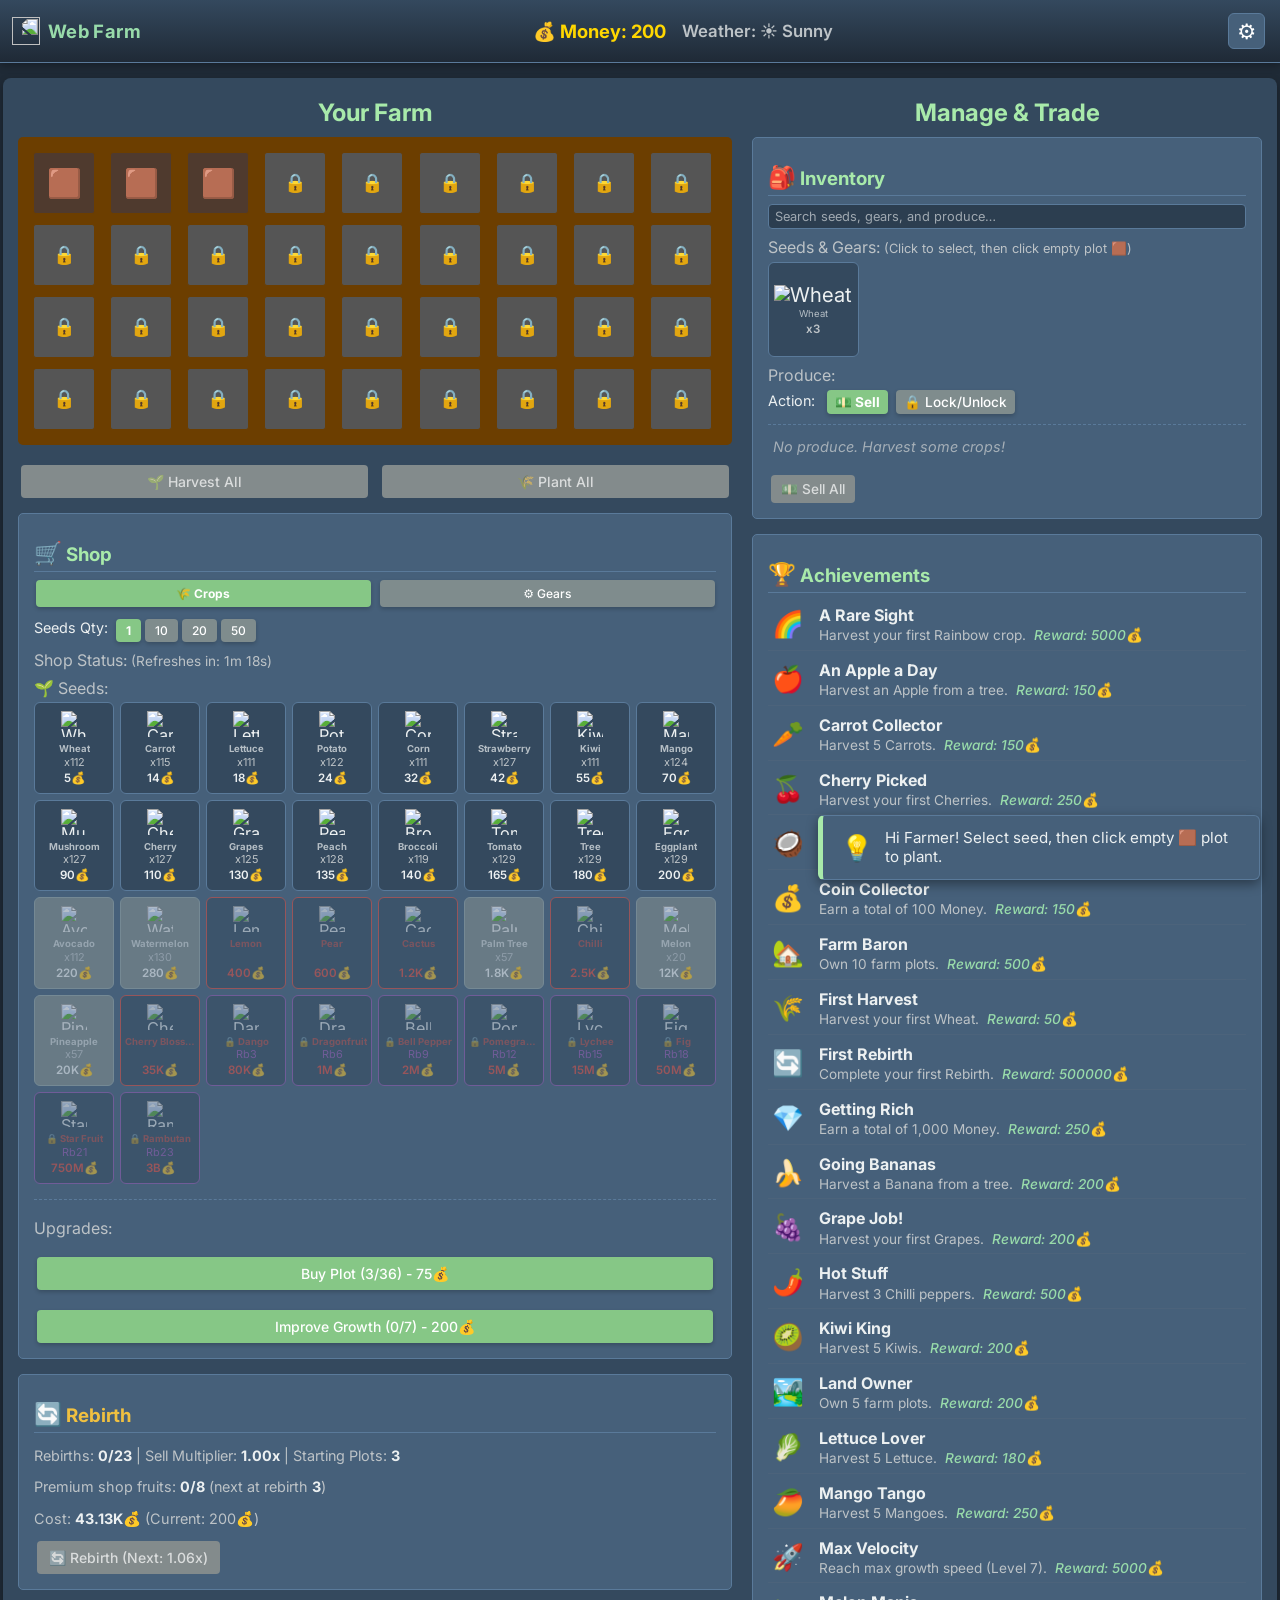
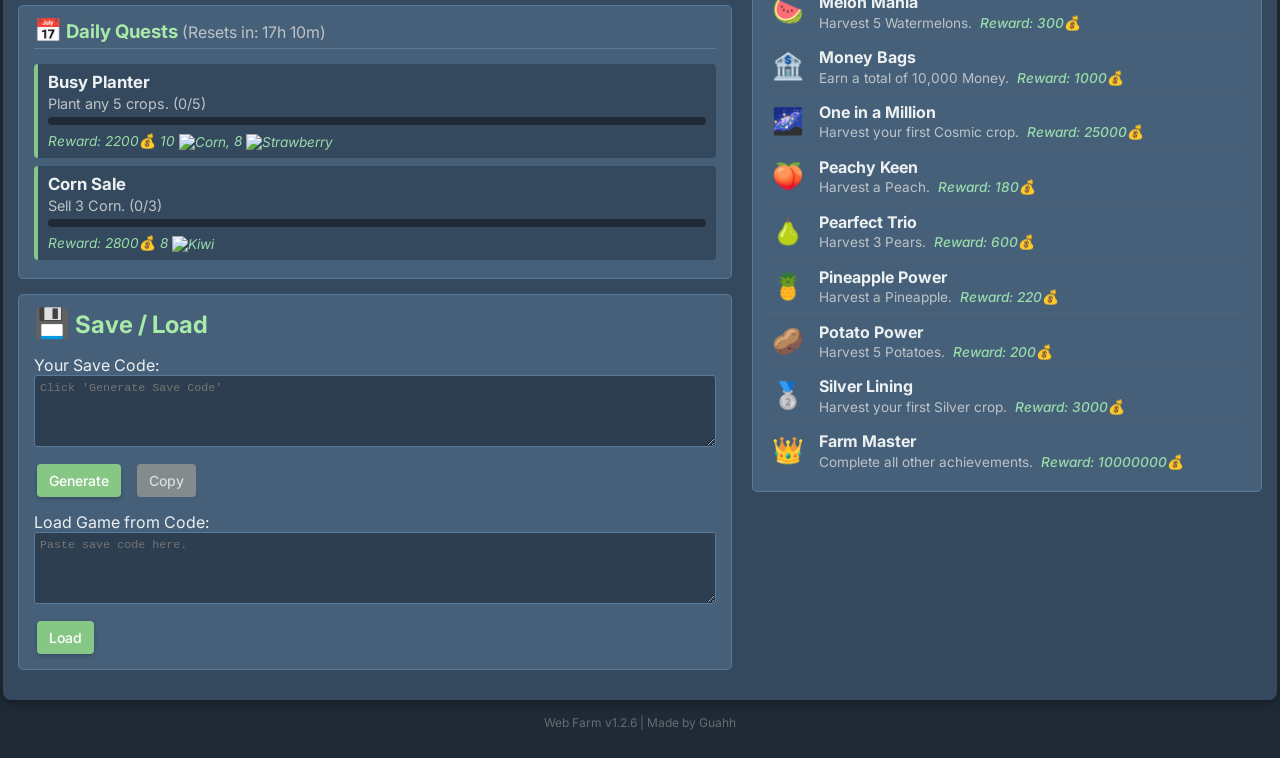
==== commit 9b500168: "Add files via upload" ====
--- a/index.html
+++ b/index.html
@@ -1,1211 +1,68 @@
 <!DOCTYPE html>
 <html lang="en">
 
-<head>
+    <head>
     <meta charset="UTF-8">
     <meta name="viewport" content="width=device-width, initial-scale=1.0">
-    <title>Web Farm BETA</title>
-    <style>
-        /* --- CSS (Dark Mode Only) --- */
-        :root {
-            /* Colors, Animations, Cursor */
-            --body-bg: #2c3e50;
-            --container-bg: #34495e;
-            --section-bg: #46607a;
-            --section-border: #5a7a9a;
-            --text-color: #ecf0f1;
-            --heading-color: #98dbaa;
-            --heading-color-sub: #a8eaaa;
-            --accent-color: #8fcf8f;
-            --accent-hover-color: #7ebf7e;
-            --accent-active-color: #70b070;
-            --accent-selected-bg: #c8e8ca;
-            --disabled-color: #7f8c8d;
-            --plot-bg: #6c3e00;
-            --plot-empty-bg: #4f3a2e;
-            --plot-empty-hover-bg: #694f42;
-            --plot-locked-bg: #555;
-            --plot-ready-bg: #507a50;
-            --plot-ready-border: #76c08f;
-            --progress-bar-bg: #8fd0a8;
-            --log-text-color: #bdc3c7;
-            --log-success-color: #98dbaa;
-            --log-error-color: #e74c3c;
-            --log-info-color: #bdc3c7;
-            --log-gold-color: #ffd700;
-            --input-bg: #2c3e50;
-            --input-border: #5a7a9a;
-            --button-text-color: white;
-            --shadow-color: rgba(0, 0, 0, 0.3);
-            --link-color: #a8eaaa;
-            --achievement-incomplete-color: var(--text-color);
-            --achievement-complete-color: var(--disabled-color);
-            --achievement-complete-icon-filter: grayscale(60%);
-            --button-shadow-color: rgba(0, 0, 0, 0.2);
-            --plot-hover-shadow: rgba(255, 255, 255, 0.1);
-            --ach-desc-color: #bdc3c7;
-            --ach-reward-color: #98dbaa;
-            --log-success-color-rgb: 152, 219, 170;
-            --popup-bg: var(--section-bg);
-            --popup-border: var(--section-border);
-            --popup-text-color: var(--text-color);
-            --popup-title-color: var(--heading-color);
-            --popup-shadow: rgba(0, 0, 0, 0.4);
-            --tip-border-color: var(--link-color);
-            --shovel-cursor: url('data:image/svg+xml;utf8,<svg xmlns="http://www.w3.org/2000/svg" width="32" height="32" style="font-size: 24px;"><text x="0" y="24">⛏️</text></svg>') 4 24, auto;
-            --animation-duration-fast: 0.18s;
-            --animation-duration-normal: 0.25s;
-            --animation-duration-slow: 0.5s;
-            --animation-duration-very-slow: 1s;
-            --bounce-cubic-bezier: cubic-bezier(0.68, -0.55, 0.27, 1.55);
-            --ease-out-expo: cubic-bezier(0.16, 1, 0.3, 1);
-        }
-
-        /* Animations */
-        @keyframes fadeInSlideDown {
-            from {
-                opacity: 0;
-                transform: translateY(-8px)
-            }
-
-            to {
-                opacity: 1;
-                transform: translateY(0)
-            }
-        }
-
-        @keyframes plantPulse {
-            0% {
-                transform: scale(1);
-                filter: brightness(1)
-            }
-
-            50% {
-                transform: scale(.9);
-                filter: brightness(1.2)
-            }
-
-            100% {
-                transform: scale(1);
-                filter: brightness(1)
-            }
-        }
-
-        @keyframes harvestPop {
-            0% {
-                transform: scale(1);
-                opacity: 1;
-                filter: brightness(1.1)
-            }
-
-            70% {
-                transform: scale(1.1);
-                opacity: .4;
-                filter: brightness(1.3)
-            }
-
-            100% {
-                transform: scale(.6);
-                opacity: 0;
-                filter: brightness(1)
-            }
-        }
-
-        @keyframes unlockHighlight {
-            0% {
-                background-color: transparent
-            }
-
-            40% {
-                background-color: rgba(var(--log-success-color-rgb), .3)
-            }
-
-            100% {
-                background-color: transparent
-            }
-        }
-
-        @keyframes selectedPulse {
-            0% {
-                box-shadow: 0 1px 3px var(--button-shadow-color), inset 0 0 0 2px var(--accent-color)
-            }
-
-            50% {
-                box-shadow: 0 1px 3px var(--button-shadow-color), inset 0 0 0 3px var(--accent-hover-color)
-            }
-
-            100% {
-                box-shadow: 0 1px 3px var(--button-shadow-color), inset 0 0 0 2px var(--accent-color)
-            }
-        }
-
-        @keyframes rainbow-bg {
-            0% {
-                background-position: 0% 50%
-            }
-
-            50% {
-                background-position: 100% 50%
-            }
-
-            100% {
-                background-position: 0% 50%
-            }
-        }
-
-        @keyframes stars-twinkle {
-            0% {
-                transform: translate(-50%, -50%) scale(1);
-                opacity: 0.5;
-            }
-
-            50% {
-                opacity: 1;
-            }
-
-            100% {
-                transform: translate(-50%, -50%) scale(1.1);
-                opacity: 0.5;
-            }
-        }
-
-        /* General Styles */
-        body {
-            font-family: 'Segoe UI', Tahoma, Geneva, Verdana, sans-serif;
-            display: flex;
-            flex-direction: column;
-            align-items: center;
-            background-color: var(--body-bg);
-            color: var(--text-color);
-            padding: 10px;
-            transition: background-color var(--animation-duration-normal) ease, color var(--animation-duration-normal) ease
-        }
-
-        #game-container {
-            display: flex;
-            flex-wrap: wrap;
-            gap: 20px;
-            max-width: 1250px;
-            width: 100%;
-            background-color: var(--container-bg);
-            padding: 15px;
-            border-radius: 8px;
-            box-shadow: 0 4px 8px var(--shadow-color);
-            transition: background-color var(--animation-duration-normal) ease
-        }
-
-        #farm-area,
-        #controls-area {
-            flex: 1;
-            min-width: 350px;
-            display: flex;
-            flex-direction: column
-        }
-
-        @media (min-width:950px) {
-            #farm-area {
-                flex-grow: 1.4
-            }
-        }
-
-        h1 {
-            display: flex;
-            align-items: center;
-            justify-content: center;
-            gap: 15px;
-        }
-
-        h1,
-        h2,
-        h3 {
-            text-align: center;
-            color: var(--heading-color);
-            margin-top: 5px;
-            margin-bottom: 10px;
-            transition: color var(--animation-duration-normal) ease
-        }
-
-        h1 {
-            margin-bottom: 15px
-        }
-
-        h2 {
-            color: var(--heading-color-sub)
-        }
-
-        h3 {
-            margin-top: 15px;
-            margin-bottom: 8px;
-            border-bottom: 1px solid var(--section-border);
-            padding-bottom: 4px;
-            text-align: left;
-            color: var(--heading-color-sub);
-            transition: color var(--animation-duration-normal) ease, border-color var(--animation-duration-normal) ease
-        }
-
-        h4 {
-            margin-top: 8px;
-            margin-bottom: 4px;
-            font-weight: 400;
-            color: #bdc3c7;
-            text-align: left
-        }
-
-        #resources {
-            background-color: var(--section-bg);
-            padding: 10px 15px;
-            border-radius: 5px;
-            margin-bottom: 15px;
-            border: 1px solid var(--section-border);
-            text-align: center;
-            transition: background-color var(--animation-duration-normal) ease, border-color var(--animation-duration-normal) ease
-        }
-
-        #resources span {
-            margin-right: 15px;
-            font-weight: 700;
-            font-size: 1.1em
-        }
-
-        #weather-display {
-            font-weight: normal;
-            font-size: 0.95em;
-            color: var(--log-info-color);
-            margin-left: 10px;
-            display: inline-block;
-        }
-
-        #farm-grid {
-            display: grid;
-            grid-template-columns: repeat(auto-fill, minmax(60px, 1fr));
-            gap: 10px;
-            background-color: var(--plot-bg);
-            padding: 15px;
-            border-radius: 5px;
-            min-height: 180px;
-            margin-bottom: 15px;
-            transition: background-color .3s ease, cursor .1s ease;
-            cursor: default
-        }
-
-        #farm-grid:hover {
-            cursor: var(--shovel-cursor)
-        }
-
-        .plot {
-            width: 60px;
-            height: 60px;
-            background-color: var(--plot-empty-bg);
-            border: 1px solid var(--plot-bg);
-            display: flex;
-            justify-content: center;
-            align-items: center;
-            font-size: 28px;
-            position: relative;
-            border-radius: 3px;
-            overflow: hidden;
-            transform-origin: center;
-            transition: background-color var(--animation-duration-normal) ease, border-color var(--animation-duration-normal) ease, transform var(--animation-duration-fast) var(--ease-out-expo), filter var(--animation-duration-fast) ease, box-shadow var(--animation-duration-fast) ease;
-            will-change: transform, filter, box-shadow, background-color
-        }
-
-        .plot:hover:not(.locked) {
-            transform: scale(1.07);
-            filter: brightness(1.1);
-            box-shadow: 0 4px 10px var(--plot-hover-shadow);
-            z-index: 1
-        }
-
-        .plot.empty:hover {
-            background-color: var(--plot-empty-hover-bg)
-        }
-
-        .plot.locked {
-            background-color: var(--plot-locked-bg);
-            cursor: not-allowed;
-            font-size: 18px
-        }
-
-        .plot.locked:hover {
-            filter: none;
-            transform: none;
-            box-shadow: none;
-            z-index: 0;
-            cursor: not-allowed !important
-        }
-
-        .plot .progress-bar {
-            position: absolute;
-            bottom: 0;
-            left: 0;
-            height: 5px;
-            background-color: var(--progress-bar-bg);
-            width: 0;
-            transition: width .1s linear, background-color var(--animation-duration-normal) ease
-        }
-
-        .plot.ready {
-            background-color: var(--plot-ready-bg);
-            border: 2px solid var(--plot-ready-border)
-        }
-
-        .plot.ready:hover {
-            transform: scale(1.1);
-            filter: brightness(1.1);
-            box-shadow: 0 5px 14px var(--plot-hover-shadow)
-        }
-
-        .plot.plot-plant-animate {
-            animation: plantPulse var(--animation-duration-slow) var(--bounce-cubic-bezier) forwards
-        }
-
-        .plot-content {
-            display: inline-block;
-            transition: transform var(--animation-duration-normal) ease, opacity var(--animation-duration-normal) ease;
-            will-change: transform, opacity;
-            line-height: 1;
-            position: relative;
-            z-index: 2;
-        }
-
-        .plot-content.status-icon-present {
-            font-size: 20px;
-            letter-spacing: -2px;
-        }
-
-        .plot.plot-harvest-animate .plot-content {
-            animation: harvestPop 0.25s cubic-bezier(.17, .67, .83, .67) forwards;
-        }
-
-        /* Mutation Plot Styles */
-        .plot.plot-is-moonlit {
-            background-color: #4a3d6a;
-        }
-
-        .plot.plot-is-scorched {
-            background-color: #7a4f3a;
-        }
-
-        .plot.plot-is-warm {
-            background-color: #7a703a;
-        }
-
-        .plot.plot-is-cool {
-            background-color: #3a5c7a;
-        }
-
-        .plot.plot-is-shocked {
-            background-color: #4d4023;
-            box-shadow: inset 0 0 12px 2px #f0ff8d;
-            border-color: #f0ff8d;
-        }
-
-        .plot.plot-is-rainbow {
-            background: linear-gradient(124deg, #ff2400, #e81d1d, #e8b71d, #e3e81d, #1de840, #1ddde8, #2b1de8, #dd00f3, #dd00f3);
-            background-size: 200% 200%;
-            animation: rainbow-bg 4s ease infinite;
-        }
-
-        .plot.plot-is-cosmic {
-            background: linear-gradient(230deg, #1d0f3b, #3a236d, #2b1de8);
-            background-size: 150% 150%;
-            animation: rainbow-bg 8s ease-in-out infinite;
-        }
-
-        .plot.plot-is-cosmic::before,
-        .plot.plot-is-cosmic::after,
-        .plot.plot-is-cosmic .plot-content::before {
-            content: '';
-            position: absolute;
-            left: 50%;
-            top: 50%;
-            width: 1px;
-            height: 1px;
-            background: white;
-            border-radius: 50%;
-            box-shadow: 15px -20px 0 0px white, -10px 18px 0 1px white, 25px 8px 0 0px white, -22px -15px 0 1px white, -5px 5px 0 0px white, 30px 25px 0 0px white;
-            animation: stars-twinkle 3s ease-in-out infinite alternate;
-        }
-
-        .plot.plot-is-cosmic::after {
-            width: 2px;
-            height: 2px;
-            box-shadow: 10px 15px 0 0px white, -18px -10px 0 0px white, -8px 25px 0 0px white;
-            animation-duration: 4.5s;
-        }
-
-        .plot.plot-is-cosmic .plot-content::before {
-            width: 1px;
-            height: 1px;
-            box-shadow: 12px 22px 0 0px white, -25px 5px 0 0px white;
-            animation-duration: 6s;
-        }
-
-        button {
-            padding: 8px 12px;
-            margin: 5px 3px;
-            font-size: 14px;
-            cursor: pointer;
-            background-color: var(--accent-color);
-            color: var(--button-text-color);
-            border: none;
-            border-radius: 4px;
-            vertical-align: middle;
-            font-weight: 500;
-            box-shadow: 0 2px 4px var(--button-shadow-color);
-            transform-origin: center;
-            transition: background-color var(--animation-duration-fast) ease, color var(--animation-duration-fast) ease, transform var(--animation-duration-fast) var(--ease-out-expo), box-shadow var(--animation-duration-fast) ease, filter var(--animation-duration-fast) ease;
-            will-change: transform, filter, box-shadow
-        }
-
-        button:hover:not(:disabled) {
-            background-color: var(--accent-hover-color);
-            transform: scale(1.05);
-            box-shadow: 0 4px 8px var(--button-shadow-color);
-            filter: brightness(1.08)
-        }
-
-        button:active:not(:disabled) {
-            background-color: var(--accent-active-color);
-            transform: scale(.97);
-            box-shadow: 0 1px 3px var(--button-shadow-color);
-            filter: brightness(.92);
-            transition-duration: .06s
-        }
-
-        button:disabled {
-            background-color: var(--disabled-color);
-            color: rgba(255, 255, 255, .7);
-            cursor: not-allowed;
-            transform: none;
-            box-shadow: none;
-            filter: grayscale(30%)
-        }
-
-        .plant-button.selected-plant-button {
-            background-color: var(--accent-selected-bg);
-            color: var(--body-bg);
-            font-weight: bold;
-            filter: brightness(1.05);
-            box-shadow: 0 1px 3px var(--button-shadow-color), inset 0 0 0 2px var(--accent-color);
-            animation: selectedPulse 1.8s ease-in-out infinite
-        }
-
-        .plant-button.selected-plant-button:hover:not(:disabled) {
-            background-color: var(--accent-hover-color);
-            color: var(--button-text-color);
-            filter: brightness(1.1);
-            transform: scale(1.05)
-        }
-
-        .plant-button.selected-plant-button:active:not(:disabled) {
-            background-color: var(--accent-active-color);
-            transform: scale(.97);
-            filter: brightness(.95)
-        }
-
-        .shop-seed-unavailable,
-        .shop-seed-unavailable:hover,
-        .shop-seed-unavailable:active {
-            background-color: var(--disabled-color);
-            color: var(--log-error-color) !important;
-            cursor: not-allowed;
-            box-shadow: none;
-            filter: grayscale(30%);
-            transform: none;
-            padding: 8px 12px;
-            margin: 5px 3px;
-            font-size: 14px;
-            border: none;
-            border-radius: 4px;
-            vertical-align: middle;
-            font-weight: 500;
-        }
-
-        #inventory,
-        #shop,
-        #actions,
-        #save-load,
-        #messages,
-        #achievements,
-        #dev-console,
-        #daily-quests {
-            margin-bottom: 15px;
-            background-color: var(--section-bg);
-            padding: 10px 15px;
-            border-radius: 5px;
-            border: 1px solid var(--section-border);
-            transition: background-color var(--animation-duration-normal) ease, border-color var(--animation-duration-normal) ease
-        }
-
-        #inventory ul {
-            list-style: none;
-            padding: 0;
-            margin: 5px 0
-        }
-
-        #inventory li {
-            margin-bottom: 5px;
-            padding-left: 5px;
-            font-size: 0.95em;
-            border-radius: 3px;
-            user-select: none;
-        }
-
-        #inventory #produce-inventory li {
-            cursor: pointer;
-        }
-
-        #inventory li:hover {
-            background-color: var(--container-bg);
-        }
-
-        .inventory-item-icon {
-            display: inline-block;
-            min-width: 1.2em;
-            text-align: left;
-        }
-
-        .inventory-weight {
-            font-size: 0.85em;
-            color: var(--log-info-color);
-            margin-left: 5px;
-        }
-
-        .favorite-icon {
-            color: #e74c3c;
-            margin-right: 4px;
-        }
-
-        #planting-options,
-        #buy-seeds,
-        #sell-produce-area {
-            display: flex;
-            flex-wrap: wrap;
-            gap: 5px
-        }
-
-        #messages {
-            height: 180px;
-            overflow-y: scroll;
-            font-size: .9em;
-            color: var(--log-text-color);
-            transition: color var(--animation-duration-normal) ease;
-            scroll-behavior: smooth;
-            padding-top: 5px
-        }
-
-        #messages h2 {
-            margin-top: 0;
-            margin-bottom: 8px;
-            font-size: 1.1em;
-            text-align: left;
-            border-bottom: none;
-            padding-bottom: 0;
-            color: var(--heading-color-sub)
-        }
-
-        #messages p {
-            margin: 0 0 5px;
-            padding-left: 2px;
-            white-space: pre-wrap;
-            opacity: 0;
-            animation: fadeInSlideDown var(--animation-duration-slow) ease-out forwards
-        }
-
-        #messages p.log-success {
-            color: var(--log-success-color);
-            font-weight: 700
-        }
-
-        #messages p.log-error {
-            color: var(--log-error-color);
-            font-weight: 700
-        }
-
-        #messages p.log-info {
-            color: var(--log-info-color)
-        }
-
-        #messages p.log-gold {
-            color: var(--log-gold-color);
-            font-weight: 700
-        }
-
-        #messages p.log-dev {
-            color: var(--link-color);
-            font-family: monospace;
-            font-weight: bold
-        }
-
-        #save-load h2,
-        #dev-console h3,
-        #daily-quests h3 {
-            margin-top: 0;
-            margin-bottom: 15px;
-            text-align: left
-        }
-
-        #save-load textarea,
-        #dev-command-input {
-            width: calc(100% - 12px);
-            margin-top: 0;
-            margin-bottom: 8px;
-            font-size: .9em;
-            font-family: monospace;
-            background-color: var(--input-bg);
-            color: var(--text-color);
-            border: 1px solid var(--input-border);
-            border-radius: 3px;
-            padding: 5px;
-            cursor: text;
-            transition: background-color var(--animation-duration-normal) ease, color var(--animation-duration-normal) ease, border-color var(--animation-duration-normal) ease
-        }
-
-        #save-load textarea {
-            min-height: 60px;
-            resize: vertical
-        }
-
-        #dev-command-input {
-            min-height: auto;
-            resize: none
-        }
-
-        #save-code-output {
-            background-color: var(--input-bg);
-            cursor: default
-        }
-
-        .save-controls,
-        .mod-controls {
-            display: flex;
-            gap: 10px;
-            align-items: center;
-            margin-bottom: 10px;
-        }
-
-        .mod-controls {
-            margin-top: 15px;
-            border-top: 1px dashed var(--section-border);
-            padding-top: 10px;
-        }
-
-        #mod-file-input {
-            font-size: 0.9em;
-            background-color: var(--input-bg);
-            color: var(--text-color);
-            border: 1px solid var(--input-border);
-            border-radius: 3px;
-            padding: 4px 6px;
-            max-width: calc(100% - 110px);
-            cursor: pointer;
-            transition: background-color var(--animation-duration-normal) ease, color var(--animation-duration-normal) ease, border-color var(--animation-duration-normal) ease;
-        }
-
-        #mod-file-input::file-selector-button {
-            padding: 4px 8px;
-            margin-right: 8px;
-            font-size: 0.9em;
-            cursor: pointer;
-            background-color: var(--accent-color);
-            color: var(--button-text-color);
-            border: none;
-            border-radius: 3px;
-            transition: background-color var(--animation-duration-fast) ease;
-        }
-
-        #mod-file-input::file-selector-button:hover {
-            background-color: var(--accent-hover-color);
-        }
-
-        #farm-upgrades-container {
-            margin-top: 15px;
-            padding-top: 10px;
-            border-top: 1px dashed var(--section-border);
-            display: flex;
-            flex-direction: column;
-            gap: 10px
-        }
-
-        #achievements ul {
-            list-style: none;
-            padding: 0;
-            margin: 0
-        }
-
-        #achievements li {
-            display: flex;
-            align-items: flex-start;
-            gap: 10px;
-            padding: 5px 0;
-            margin-bottom: 5px;
-            border-bottom: 1px solid rgba(128, 128, 128, .1);
-            transition: background-color var(--animation-duration-normal) ease
-        }
-
-        #achievements li:last-child {
-            border-bottom: none
-        }
-
-        #achievements li:hover:not(.completed) {
-            background-color: rgba(128, 128, 128, .05)
-        }
-
-        #achievements .ach-icon {
-            font-size: 1.6em;
-            min-width: 1.6em;
-            text-align: center;
-            margin-top: 2px
-        }
-
-        #achievements .ach-details {
-            display: flex;
-            flex-direction: column;
-            flex-grow: 1;
-            gap: 2px
-        }
-
-        #achievements .ach-name {
-            font-weight: 700;
-            font-size: 1em;
-            line-height: 1.2
-        }
-
-        #achievements .ach-desc-reward {
-            line-height: 1.3;
-            display: flex;
-            flex-wrap: wrap;
-            gap: 0 8px
-        }
-
-        #achievements .ach-desc {
-            font-size: .85em;
-            color: var(--ach-desc-color)
-        }
-
-        #achievements .ach-reward {
-            font-size: .85em;
-            font-style: italic;
-            color: var(--ach-reward-color);
-            font-weight: 500;
-            white-space: nowrap
-        }
-
-        #achievements li.completed {
-            color: var(--achievement-complete-color)
-        }
-
-        #achievements li.completed .ach-icon {
-            filter: var(--achievement-complete-icon-filter)
-        }
-
-        #achievements li.completed .ach-name::after {
-            content: " ✔️";
-            color: var(--log-success-color);
-            font-weight: 400;
-            margin-left: 4px
-        }
-
-        #achievements li.completed .ach-desc,
-        #achievements li.completed .ach-reward {
-            color: var(--achievement-complete-color);
-            font-style: normal
-        }
-
-        #achievements li.completed:hover {
-            background-color: transparent
-        }
-
-        #achievements li.incomplete {
-            color: var(--achievement-incomplete-color)
-        }
-
-        #achievements li.achievement-unlocked-animate {
-            animation: unlockHighlight var(--animation-duration-very-slow) ease-out
-        }
-
-        .popup {
-            position: fixed;
-            padding: 12px 18px;
-            border-radius: 6px;
-            background-color: var(--popup-bg);
-            border: 1px solid var(--popup-border);
-            box-shadow: 0 4px 12px var(--popup-shadow);
-            z-index: 1000;
-            display: flex;
-            align-items: center;
-            gap: 12px;
-            opacity: 0;
-            transform: translateY(20px);
-            transition: opacity var(--animation-duration-normal) ease-out, transform var(--animation-duration-normal) ease-out;
-            pointer-events: none;
-            min-width: 250px;
-            max-width: 400px;
-        }
-
-        .popup.active {
-            opacity: 1;
-            transform: translateY(0);
-            pointer-events: auto;
-        }
-
-        .popup-icon {
-            font-size: 2em;
-            flex-shrink: 0;
-        }
-
-        .popup-text {
-            display: flex;
-            flex-direction: column;
-            gap: 3px;
-            font-size: 0.95em;
-            color: var(--popup-text-color);
-            line-height: 1.3;
-        }
-
-        .popup-title {
-            font-weight: bold;
-            color: var(--popup-title-color);
-        }
-
-        .popup-reward {
-            font-style: italic;
-            color: var(--ach-reward-color);
-            font-size: 0.9em;
-        }
-
-        #achievement-popup {
-            top: 20px;
-            left: 50%;
-            transform: translateX(-50%) translateY(20px);
-            border-left: 5px solid var(--log-success-color);
-        }
-
-        #achievement-popup.active {
-            transform: translateX(-50%) translateY(0);
-        }
-
-        #tip-popup {
-            bottom: 20px;
-            right: 20px;
-            border-left: 5px solid var(--tip-border-color);
-        }
-
-        #tip-popup .popup-icon {
-            font-size: 1.6em;
-        }
-
-        #actions {
-            position: relative;
-        }
-
-        /* harvest-all-button styles now handled by #farm-grid-actions button */
-
-        #harvest-all-button:hover:not(:disabled) {
-            background-color: var(--accent-hover-color);
-        }
-
-        #sell-all-produce-button {
-            padding: 6px 10px;
-            font-size: 0.85em;
-            margin-top: 10px;
-            background-color: var(--accent-active-color);
-            display: block;
-            width: fit-content;
-        }
-
-        #sell-all-produce-button:hover:not(:disabled) {
-            background-color: var(--accent-hover-color);
-        }
-
-
-        #plot-tooltip {
-            position: fixed;
-            background-color: rgba(0, 0, 0, 0.8);
-            color: white;
-            padding: 6px 10px;
-            border-radius: 4px;
-            font-size: 0.85em;
-            line-height: 1.3;
-            z-index: 1010;
-            opacity: 0;
-            pointer-events: none;
-            transition: opacity 0.1s ease-in-out;
-            max-width: 220px;
-            box-shadow: 0 2px 5px rgba(0, 0, 0, 0.3);
-            word-wrap: break-word;
-        }
-
-        #plot-tooltip.visible {
-            opacity: 1;
-        }
-
-        #plot-tooltip span {
-            display: inline-block;
-        }
-
-        #tooltip-crop-name {
-            font-weight: bold;
-        }
-
-        #tooltip-time-left {
-            font-size: 0.9em;
-            color: #eee;
-        }
-
-        #tooltip-weight-potential,
-        #tooltip-weight-actual {
-            font-size: 0.85em;
-            color: #ddd;
-        }
-
-        #daily-quests-list {
-            list-style: none;
-            padding: 0;
-            margin: 0;
-        }
-
-        #daily-quests-list li {
-            background-color: var(--container-bg);
-            padding: 8px 10px;
-            margin-bottom: 8px;
-            border-radius: 4px;
-            border-left: 4px solid var(--accent-color);
-        }
-
-        #daily-quests-list li.quest-completed:not(.quest-claimed) {
-            border-left-color: var(--log-success-color);
-        }
-
-        #daily-quests-list li.quest-claimed {
-            border-left-color: var(--disabled-color);
-            opacity: 0.7;
-        }
-
-        .quest-title {
-            font-weight: bold;
-            font-size: 1.05em;
-            margin-bottom: 3px;
-            display: block;
-        }
-
-        .quest-desc {
-            font-size: 0.9em;
-            color: var(--ach-desc-color);
-            margin-bottom: 5px;
-            display: block;
-        }
-
-        .quest-progress-bar-container {
-            height: 8px;
-            background-color: var(--body-bg);
-            border-radius: 4px;
-            margin-bottom: 5px;
-            overflow: hidden;
-        }
-
-        .quest-progress-bar {
-            height: 100%;
-            width: 0%;
-            background-color: var(--progress-bar-bg);
-            transition: width 0.2s ease-out;
-        }
-
-        .quest-reward-text {
-            font-size: 0.85em;
-            color: var(--ach-reward-color);
-            margin-bottom: 6px;
-            font-style: italic;
-        }
-
-        .quest-claim-button {
-            font-size: 0.9em !important;
-            padding: 4px 8px !important;
-            margin-top: 5px !important;
-        }
-
-        /* Silver Mutation Plot Style */
-        .plot.plot-is-silver {
-            background-color: #6b7b8d;
-            box-shadow: inset 0 0 10px 2px #c0c0c0;
-            border-color: #c0c0c0;
-        }
-
-        /* Locked Fruit Indicator on Plot */
-        .plot .lock-indicator {
-            position: absolute;
-            top: 1px;
-            right: 1px;
-            font-size: 10px;
-            z-index: 5;
-            cursor: pointer;
-            opacity: 0.7;
-            transition: opacity 0.15s ease;
-        }
-
-        .plot .lock-indicator:hover {
-            opacity: 1;
-        }
-
-        .plot.plot-fruit-locked {
-            outline: 2px dashed #e67e22;
-            outline-offset: -2px;
-        }
-
-        /* Seed Inventory Grid */
-        #seed-inventory {
-            display: grid;
-            grid-template-columns: repeat(2, 1fr);
-            gap: 2px 8px;
-        }
-
-        #seed-inventory li {
-            margin-bottom: 2px;
-            font-size: 0.9em;
-        }
-
-        /* Produce Inventory Grid */
-        #produce-inventory {
-            display: grid;
-            grid-template-columns: repeat(2, 1fr);
-            gap: 2px 8px;
-        }
-
-        #produce-inventory li {
-            margin-bottom: 2px;
-            font-size: 0.9em;
-        }
-
-        /* Rebirth Section */
-        #rebirth-section {
-            margin-bottom: 15px;
-            background-color: var(--section-bg);
-            padding: 10px 15px;
-            border-radius: 5px;
-            border: 1px solid var(--section-border);
-            transition: background-color var(--animation-duration-normal) ease, border-color var(--animation-duration-normal) ease;
-        }
-
-        #rebirth-section h3 {
-            color: #f0c040;
-        }
-
-        .rebirth-info {
-            font-size: 0.9em;
-            margin-bottom: 8px;
-            color: var(--log-info-color);
-        }
-
-        .rebirth-info strong {
-            color: var(--text-color);
-        }
-
-        /* Purchase Qty Toggle */
-        .qty-toggle-btn {
-            padding: 4px 10px;
-            font-size: 12px;
-            margin: 0 2px;
-            background-color: var(--disabled-color);
-            border-radius: 4px;
-        }
-
-        .qty-toggle-btn.active {
-            background-color: var(--accent-color);
-            font-weight: bold;
-        }
-
-        .qty-toggle-btn:hover:not(:disabled) {
-            background-color: var(--accent-hover-color);
-        }
-
-        /* Farm Grid Action Buttons */
-        #farm-grid-actions {
-            display: flex;
-            gap: 8px;
-            margin-bottom: 10px;
-            align-items: stretch;
-        }
-
-        #farm-grid-actions button {
-            flex: 1;
-            font-size: 14px;
-            padding: 8px 12px;
-            box-sizing: border-box;
-        }
-    </style>
+    <title>Web Farm</title>
+    <link rel="preconnect" href="https://fonts.googleapis.com">
+    <link rel="preconnect" href="https://fonts.gstatic.com" crossorigin>
+    <link href="https://fonts.googleapis.com/css2?family=Inter:wght@400;500;600;700&display=swap" rel="stylesheet">
+    <link rel="stylesheet" href="style.css">
 </head>
 
 <body>
 
-    <h1>
-        <span style="font-size: 0.85em;">🥕 Web Farm <strong style="color:var(--log-error-color);">BETA</strong></span>
-    </h1>
-
-    <div id="beta-overlay"
-        style="position:fixed;top:0;left:0;width:100%;height:100%;background:rgba(0,0,0,0.9);z-index:9999;display:flex;justify-content:center;align-items:center;flex-direction:column;">
-        <div
-            style="background:var(--container-bg);padding:30px;border-radius:8px;border:2px solid var(--log-error-color);max-width:400px;text-align:center;box-shadow: 0 4px 15px rgba(255,100,100,0.3);">
-            <h2 style="color:var(--log-error-color);margin-top:0;">⚠️ BETA BUILD</h2>
-            <p style="margin-bottom:15px;color:var(--text-color);">This is a test version of Web Farm. Features may be
-                unstable, bugs may be present, and progress could be lost.</p>
-            <p style="margin-bottom:20px;font-weight:bold;color:var(--log-error-color);">Do NOT take screenshots or
-                share footage of this build.</p>
-            <button
-                style="padding:10px 20px;font-size:1.1em;background:var(--accent-color);color:#0f172a;border:none;border-radius:5px;cursor:pointer;font-weight:bold;"
-                onclick="document.getElementById('beta-overlay').remove()">I Agree</button>
-        </div>
-    </div>
+    <header id="top-bar" class="top-bar" role="banner">
+        <div class="top-bar-brand">
+            <img src="https://raw.githubusercontent.com/guahhinc/webfarm/main/carrot.png" alt=""
+                class="top-bar-logo" width="28" height="28">
+            <span class="top-bar-title">Web Farm</span>
+        </div>
+        <div class="top-bar-stats">
+            <span class="top-bar-money">💰 Money: <span id="money">0</span></span>
+            <span id="weather-display" class="top-bar-weather"></span>
+        </div>
+        <button type="button" id="settings-gear-button" onclick="openSettingsPopup()" title="Settings">⚙️</button>
+    </header>
 
     <div id="game-container">
         <!-- Farm Area -->
         <div id="farm-area">
-            <h2>Your Farm</h2>
-            <div id="resources">
-                <span>💰 Money: <span id="money">0</span></span>
-                <span id="weather-display"></span>
-            </div>
+            <h2 id="farm-name">Your Farm</h2>
             <div id="farm-grid"><!-- Plots --></div>
             <div id="farm-grid-actions">
                 <button id="harvest-all-button" onclick="harvestAllReadyCrops()" disabled>🌱 Harvest All</button>
                 <button id="plant-all-button" onclick="plantAllSelectedSeed()" disabled>🌾 Plant All</button>
             </div>
-            <div id="actions">
-                <h3>🌱 Plant</h3>
-                <p>Select, then click empty plot 🟫. Right-click empty for Plant All, right-click crop for Lock.</p>
-                <div id="planting-options"></div>
-            </div>
-            <div id="achievements">
-                <h3><span style="font-size:1.2em">🏆</span> Achievements</h3>
-                <ul id="achievements-list"></ul>
-            </div>
-        </div>
-
-        <!-- Controls Area -->
-        <div id="controls-area">
-            <h2>Manage & Trade</h2>
-            <div id="inventory">
-                <h3><span style="font-size:1.2em">🎒</span> Inventory</h3>
-                <h4>Seeds:</h4>
-                <ul id="seed-inventory"></ul>
-                <h4>Produce (Right-click to ❤):</h4>
-                <ul id="produce-inventory"></ul>
-            </div>
+            <div id="actions" style="display:none;"></div>
             <div id="shop">
                 <h3><span style="font-size:1.2em">🛒</span> Shop</h3>
-                <div id="purchase-qty-toggle" style="margin-bottom:8px;">
-                    <label style="font-size:0.9em; margin-right:6px;">Buy Qty:</label>
-                    <button class="qty-toggle-btn active" onclick="setPurchaseQty(1)">1</button>
-                    <button class="qty-toggle-btn" onclick="setPurchaseQty(10)">10</button>
-                    <button class="qty-toggle-btn" onclick="setPurchaseQty(20)">20</button>
-                    <button class="qty-toggle-btn" onclick="setPurchaseQty(50)">50</button>
-                </div>
-                <h4>Buy Seeds: <span id="shop-refresh-timer"
-                        style="font-weight:normal; font-size:0.85em; color:var(--log-info-color);"></span></h4>
-                <div id="buy-seeds"></div>
-                <h4>Sell Produce:</h4>
-                <div id="sell-produce-area"></div>
-                <button id="sell-all-produce-button" onclick="sellAllProduce()" disabled>💵 Sell All</button>
+                <div id="shop-tabs" style="display:flex; gap:5px; margin-bottom:12px;">
+                    <button id="shop-tab-fruits" class="qty-toggle-btn active" onclick="setShopTab('fruits')"
+                        style="flex:1; padding:6px;">🌾 Crops</button>
+                    <button id="shop-tab-gears" class="qty-toggle-btn" onclick="setShopTab('gears')"
+                        style="flex:1; padding:6px;">⚙️ Gears</button>
+                </div>
+                <div id="shop-shared-header" style="margin-bottom:8px;">
+                    <div id="purchase-qty-seeds" style="margin-bottom:6px; display:flex;">
+                        <label style="font-size:0.9em; margin-right:6px;">Seeds Qty:</label>
+                        <button class="qty-toggle-btn qty-seeds active" onclick="setPurchaseQtySeeds(1)">1</button>
+                        <button class="qty-toggle-btn qty-seeds" onclick="setPurchaseQtySeeds(10)">10</button>
+                        <button class="qty-toggle-btn qty-seeds" onclick="setPurchaseQtySeeds(20)">20</button>
+                        <button class="qty-toggle-btn qty-seeds" onclick="setPurchaseQtySeeds(50)">50</button>
+                    </div>
+                    <h4>Shop Status: <span id="shop-refresh-timer"
+                            style="font-weight:normal; font-size:0.85em; color:var(--log-info-color);"></span></h4>
+                </div>
+                <div id="shop-fruits-section">
+                    <h4>🌱 Seeds:</h4>
+                    <ul id="buy-seeds"></ul>
+                </div>
+                <div id="shop-gears-section" style="display:none;">
+                    <h4>⚙️ Gears:</h4>
+                    <ul id="buy-gears"></ul>
+                </div>
                 <div id="farm-upgrades-container">
                     <h4>Farm Upgrades:</h4><!-- Buttons -->
                 </div>
@@ -1220,14 +77,6 @@
                         id="quest-reset-timer"
                         style="font-weight:normal; font-size:0.85em; color:var(--log-info-color);"></span></h3>
                 <ul id="daily-quests-list"></ul>
-            </div>
-            <div id="messages">
-                <h2>📜 Log</h2><!-- Messages -->
-            </div>
-            <div id="dev-console" style="display:block;">
-                <h3><span style="font-size:1.2em">🛠️</span> Dev Console</h3><label for="dev-command-input"
-                    style="display:block;margin-bottom:5px;font-weight:bold;">Enter Command:</label><input type="text"
-                    id="dev-command-input" placeholder="/help">
             </div>
             <div id="save-load">
                 <h2><span style="font-size:1.2em">💾</span> Save / Load</h2>
@@ -1248,6 +97,44 @@
                 </div>
             </div>
         </div>
+
+        <!-- Controls Area -->
+        <div id="controls-area">
+            <h2>Manage & Trade</h2>
+            <div id="inventory">
+                <h3><span style="font-size:1.2em">🎒</span> Inventory</h3>
+                <div class="inventory-search-row">
+                    <input id="inventory-search-input" type="text" placeholder="Search seeds, gears, and produce…">
+                </div>
+                <h4>Seeds & Gears: <span style="font-size:0.8em; font-weight:normal; color:var(--log-info-color);">(Click to
+                        select, then click empty plot 🟫)</span></h4>
+                <ul id="seed-inventory"></ul>
+                <h4>Produce:</h4>
+                <div id="produce-action-toggle"
+                    style="margin-bottom:8px; margin-top:5px; border-bottom:1px dashed var(--section-border); padding-bottom:10px;">
+                    <label style="font-size:0.9em; margin-right:6px;">Action:</label>
+                    <button class="qty-toggle-btn active" id="action-toggle-sell" onclick="setProduceActionMode('sell')"
+                        style="padding: 4px 8px; font-size: 0.85em;">💵 Sell</button>
+                    <button class="qty-toggle-btn" id="action-toggle-lock" onclick="setProduceActionMode('lock')"
+                        style="padding: 4px 8px; font-size: 0.85em;">🔒 Lock/Unlock</button>
+                </div>
+                <ul id="produce-inventory"></ul>
+                <button id="sell-all-produce-button" onclick="sellAllProduce()" disabled style="margin-top: 10px;">💵
+                    Sell All</button>
+            </div>
+            <div id="achievements">
+                <h3><span style="font-size:1.2em">🏆</span> Achievements</h3>
+                <ul id="achievements-list"></ul>
+            </div>
+            <div id="messages" style="display:none;">
+                <h2>📜 Log</h2><!-- Messages -->
+            </div>
+            <div id="dev-console" style="display:none;">
+                <h3><span style="font-size:1.2em">🛠️</span> Dev Console</h3><label for="dev-command-input"
+                    style="display:block;margin-bottom:5px;font-weight:bold;">Enter Command:</label><input type="text"
+                    id="dev-command-input" placeholder="/help">
+            </div>
+        </div>
     </div>
 
     <div id="achievement-popup" class="popup">
@@ -1270,1431 +157,57 @@
         <span id="tooltip-sell-multiplier" style="display:none; font-size:0.85em; color:#ffd700;"></span>
     </div>
 
-
-    <script>
-        // --- Game Data (Modifiable) ---
-        let CROP_DATA = {
-            'wheat': { name: 'Wheat', icon: '🌾', seedCost: 5, sellPrice: 12, growTime: 10000, weightRange: [0.9, 1.1] },
-            'carrot': { name: 'Carrot', icon: '🥕', seedCost: 14, sellPrice: 32, growTime: 20000, weightRange: [0.85, 1.15] },
-            'lettuce': { name: 'Lettuce', icon: '🥬', seedCost: 18, sellPrice: 42, growTime: 24000, weightRange: [0.8, 1.2] },
-            'potato': { name: 'Potato', icon: '🥔', seedCost: 24, sellPrice: 55, growTime: 28000, weightRange: [0.9, 1.1] },
-            'corn': { name: 'Corn', icon: '🌽', seedCost: 32, sellPrice: 72, growTime: 35000, weightRange: [0.9, 1.1] },
-            'strawberry': { name: 'Strawberry', icon: '🍓', seedCost: 42, sellPrice: 92, growTime: 30000, weightRange: [0.95, 1.05] },
-            'kiwi': { name: 'Kiwi', icon: '🥝', seedCost: 55, sellPrice: 120, growTime: 32000, weightRange: [0.9, 1.1] },
-            'mango': { name: 'Mango', icon: '🥭', seedCost: 70, sellPrice: 155, growTime: 38000, weightRange: [0.85, 1.35] },
-            'mushroom': { name: 'Mushroom', icon: '🍄', seedCost: 90, sellPrice: 195, growTime: 45000, weightRange: [0.7, 1.4] },
-            'cherry': { name: 'Cherry', icon: '🍒', seedCost: 110, sellPrice: 240, growTime: 55000, weightRange: [0.95, 1.05] },
-            'peach': { name: 'Peach', icon: '🍑', seedCost: 135, sellPrice: 290, growTime: 31000, weightRange: [0.9, 1.1] },
-            'grapes': { name: 'Grapes', icon: '🍇', seedCost: 130, sellPrice: 280, growTime: 60000, weightRange: [0.9, 1.1] },
-            'tomato': { name: 'Tomato', icon: '🍅', seedCost: 165, sellPrice: 350, growTime: 70000, weightRange: [0.85, 1.15] },
-            'broccoli': { name: 'Broccoli', icon: '🥦', seedCost: 140, sellPrice: 290, growTime: 80000, weightRange: [0.8, 1.35] },
-            'tree': { name: 'Tree', icon: '🌳', seedCost: 180, sellPrice: null, growTime: 120000, yields: ['apple', 'banana', 'orange', 'pineapple'] },
-            'eggplant': { name: 'Eggplant', icon: '🍆', seedCost: 200, sellPrice: 420, growTime: 90000, weightRange: [0.85, 1.3] },
-            'avocado': { name: 'Avocado', icon: '🥑', seedCost: 220, sellPrice: 460, growTime: 85000, weightRange: [0.9, 1.15] },
-            'watermelon': { name: 'Watermelon', icon: '🍉', seedCost: 280, sellPrice: 580, growTime: 100000, weightRange: [0.7, 1.7] },
-            'lemon': { name: 'Lemon', icon: '🍋', seedCost: 400, sellPrice: 830, growTime: 75000, weightRange: [0.9, 1.1] },
-            'pear': { name: 'Pear', icon: '🍐', seedCost: 600, sellPrice: 1250, growTime: 85000, weightRange: [0.85, 1.15] },
-            'cactus': { name: 'Cactus', icon: '🌵', seedCost: 1200, sellPrice: 2500, growTime: 90000, weightRange: [0.8, 1.4] },
-            'chilli': { name: 'Chilli', icon: '🌶️', seedCost: 2500, sellPrice: 5200, growTime: 110000, weightRange: [0.8, 1.25] },
-            'palm_tree': { name: 'Palm Tree', icon: '🌴', seedCost: 1800, sellPrice: null, growTime: 140000, yields: ['coconut'] },
-            'melon': { name: 'Melon', icon: '🍈', seedCost: 12000, sellPrice: 25000, growTime: 150000, weightRange: [0.85, 1.15], rarity: 'ultra_rare', stockChance: 0.20 },
-            'cherry_blossom': { name: 'Cherry Blossom', icon: '🌸', seedCost: 35000, sellPrice: 72000, growTime: 180000, weightRange: [0.85, 1.15], rarity: 'ultra_rare', stockChance: 0.10 },
-            'dango': { name: 'Dango', icon: '🍡', seedCost: 80000, sellPrice: 165000, growTime: 200000, weightRange: [0.9, 1.1], rarity: 'ultra_rare', stockChance: 0.08 },
-            'taco': { name: 'Taco', icon: '🌮', seedCost: 670000, sellPrice: 1500000, growTime: 240000, weightRange: [0.9, 1.1], rarity: 'ultra_rare', stockChance: 1.0, isEvent: true, eventWeather: 'raining_tacos' },
-            'bell_pepper': { name: 'Bell Pepper', icon: '🫑', seedCost: 3000000, sellPrice: 9000000, growTime: 600000, weightRange: [0.95, 1.05], rarity: 'ultra_rare', stockChance: 0.05 },
-            'apple': { name: 'Apple', icon: '🍎', seedCost: null, sellPrice: 110, growTime: null, weightRange: [0.9, 1.1] },
-            'banana': { name: 'Banana', icon: '🍌', seedCost: null, sellPrice: 180, growTime: null, weightRange: [0.85, 1.15] },
-            'orange': { name: 'Orange', icon: '🍊', seedCost: null, sellPrice: 145, growTime: null, weightRange: [0.9, 1.1] },
-            'pineapple': { name: 'Pineapple', icon: '🍍', seedCost: null, sellPrice: 210, growTime: null, weightRange: [0.8, 1.4] },
-            'coconut': { name: 'Coconut', icon: '🥥', seedCost: null, sellPrice: 2400, growTime: null, weightRange: [0.9, 1.3] },
-        };
-        const DEFAULT_CROP_DATA = JSON.parse(JSON.stringify(CROP_DATA));
-        let ACHIEVEMENT_DATA = {
-            'harvest_1_wheat': { name: "First Harvest", icon: "🌾", desc: "Harvest your first Wheat.", rwd: 0, type: 'stats.h', tgt: 'wheat', thr: 1 },
-            'harvest_5_carrot': { name: "Carrot Collector", icon: "🥕", desc: "Harvest 5 Carrots.", rwd: 15, type: 'stats.h', tgt: 'carrot', thr: 5 },
-            'harvest_5_kiwi': { name: "Kiwi King", icon: "🥝", desc: "Harvest 5 Kiwis.", rwd: 20, type: 'stats.h', tgt: 'kiwi', thr: 5 },
-            'harvest_5_lettuce': { name: "Lettuce Lover", icon: "🥬", desc: "Harvest 5 Lettuce.", rwd: 18, type: 'stats.h', tgt: 'lettuce', thr: 5 },
-            'harvest_5_potato': { name: "Potato Power", icon: "🥔", desc: "Harvest 5 Potatoes.", rwd: 20, type: 'stats.h', tgt: 'potato', thr: 5 },
-            'harvest_5_mango': { name: "Mango Tango", icon: "🥭", desc: "Harvest 5 Mangoes.", rwd: 25, type: 'stats.h', tgt: 'mango', thr: 5 },
-            'harvest_5_watermelon': { name: "Melon Mania", icon: "🍉", desc: "Harvest 5 Watermelons.", rwd: 30, type: 'stats.h', tgt: 'watermelon', thr: 5 },
-            'harvest_1_grapes': { name: "Grape Job!", icon: "🍇", desc: "Harvest your first Grapes.", rwd: 20, type: 'stats.h', tgt: 'grapes', thr: 1 },
-            'harvest_1_cherry': { name: "Cherry Picked", icon: "🍒", desc: "Harvest your first Cherries.", rwd: 25, type: 'stats.h', tgt: 'cherry', thr: 1 },
-            'harvest_apple': { name: "An Apple a Day", icon: "🍎", desc: "Harvest an Apple from a tree.", rwd: 15, type: 'stats.h', tgt: 'apple', thr: 1 },
-            'harvest_banana': { name: "Going Bananas", icon: "🍌", desc: "Harvest a Banana from a tree.", rwd: 20, type: 'stats.h', tgt: 'banana', thr: 1 },
-            'harvest_peach': { name: "Peachy Keen", icon: "🍑", desc: "Harvest a Peach.", rwd: 18, type: 'stats.h', tgt: 'peach', thr: 1 },
-            'harvest_pineapple': { name: "Pineapple Power", icon: "🍍", desc: "Harvest a Pineapple from a tree.", rwd: 22, type: 'stats.h', tgt: 'pineapple', thr: 1 },
-            'harvest_coconut': { name: "Coconut Craze", icon: "🥥", desc: "Harvest a Coconut from a tree.", rwd: 25, type: 'stats.h', tgt: 'coconut', thr: 1 },
-            'harvest_3_chilli': { name: "Hot Stuff", icon: "🌶️", desc: "Harvest 3 Chilli peppers.", rwd: 50, type: 'stats.h', tgt: 'chilli', thr: 3 },
-            'harvest_3_pear': { name: "Pearfect Trio", icon: "🍐", desc: "Harvest 3 Pears.", rwd: 60, type: 'stats.h', tgt: 'pear', thr: 3 },
-            'harvest_rainbow': { name: "A Rare Sight", icon: "🌈", desc: "Harvest your first Rainbow crop.", rwd: 500, type: 'stats.mut', tgt: 'rainbow', thr: 1 },
-            'harvest_cosmic': { name: "One in a Million", icon: "🌌", desc: "Harvest your first Cosmic crop.", rwd: 2500, type: 'stats.mut', tgt: 'cosmic', thr: 1 },
-            'earn_100_money': { name: "Coin Collector", icon: "💰", desc: "Earn a total of 100 Money.", rwd: 15, type: 'stats.m', thr: 100 },
-            'earn_1000_money': { name: "Getting Rich", icon: "💎", desc: "Earn a total of 1,000 Money.", rwd: 25, type: 'stats.m', thr: 1000 },
-            'earn_10k_money': { name: "Money Bags", icon: "🏦", desc: "Earn a total of 10,000 Money.", rwd: 100, type: 'stats.m', thr: 10000 },
-            'own_5_plots': { name: "Land Owner", icon: "🏞️", desc: "Own 5 farm plots.", rwd: 20, type: 'state.p', thr: 5 },
-            'own_10_plots': { name: "Farm Baron", icon: "🏡", desc: "Own 10 farm plots.", rwd: 25, type: 'state.p', thr: 10 },
-            'rebirth_1': { name: "First Rebirth", icon: "🔄", desc: "Complete your first Rebirth.", rwd: 50000, type: 'state.rb', thr: 1 },
-            'upgrade_growth_max': { name: "Max Velocity", icon: "🚀", desc: `Reach max growth speed (Level 7).`, rwd: 500, type: 'state.g', thr: 7 },
-            'harvest_silver': { name: "Silver Lining", icon: "🥈", desc: "Harvest your first Silver crop.", rwd: 300, type: 'stats.mut', tgt: 'silver', thr: 1 },
-            'harvest_bell_pepper': { name: "Pepper Power", icon: "🫑", desc: "Harvest a Bell Pepper.", rwd: 50000, type: 'stats.h', tgt: 'bell_pepper', thr: 1 },
-            'complete_all': { name: "Farm Master", icon: "👑", desc: "Complete all other achievements.", rwd: 10000, type: 'all' }
-        };
-
-        const QUEST_DEFINITIONS = [
-            { id: "harvest_wheat_5", title: "Wheat Harvest", description: "Harvest 5 Wheat.", type: "harvest", targetCrop: "wheat", targetAmount: 5, rewards: { money: 800, seeds: { 'carrot': 8, 'lettuce': 5 } } },
-            { id: "plant_carrot_3", title: "Carrot Planting", description: "Plant 3 Carrots.", type: "plant", targetCrop: "carrot", targetAmount: 3, rewards: { money: 600, seeds: { 'wheat': 8, 'potato': 5 } } },
-            { id: "earn_money_100", title: "Daily Earnings", description: "Earn 250 Money today.", type: "earn_money", targetAmount: 250, rewards: { money: 500, seeds: { 'potato': 6, 'corn': 4 } } },
-            { id: "harvest_lettuce_2", title: "Lettuce Picking", description: "Harvest 2 Lettuce.", type: "harvest", targetCrop: "lettuce", targetAmount: 2, rewards: { money: 900, seeds: { 'strawberry': 5 } } },
-            { id: "plant_any_5", title: "Busy Planter", description: "Plant any 5 crops.", type: "plant_any", targetAmount: 5, rewards: { money: 1200, seeds: { 'corn': 6, 'strawberry': 5 } } },
-            { id: "sell_corn_3", title: "Corn Sale", description: "Sell 3 Corn.", type: "sell_produce_type", targetCrop: "corn", targetAmount: 3, rewards: { money: 1500, seeds: { 'kiwi': 5 } } },
-            { id: "sell_any_produce_5", title: "Market Day", description: "Sell any 5 produce items.", type: "sell_any_produce", targetAmount: 5, rewards: { money: 1000, seeds: { 'kiwi': 4, 'mango': 3 } } },
-            { id: "harvest_golden_1", title: "Golden Touch", description: "Harvest 1 Golden crop.", type: "harvest_golden", targetAmount: 1, rewards: { money: 2500, seeds: { 'mango': 5, 'mushroom': 4 } } },
-        ];
-
-
-        const INITIAL_PLOTS = 3; const MAX_PLOTS = 27; const PLOT_COST_BASE = 75; const PLOT_COST_INCREASE_FACTOR = 1.45;
-        const TICK_INTERVAL = 100; const AUTOSAVE_INTERVAL = 15000;
-        const SAVE_CODE_VERSION = 1.14;
-        const LOG_PRUNE_THRESHOLD = 80;
-        const XOR_SAVE_KEY = 'webfarmkey_34252465488682';
-        const DEV_ACTIVATION_CODE = 'dev-2588624836783023489768723895438973895';
-        const SHOP_REFRESH_MIN = 90 * 1000;
-        const SHOP_REFRESH_MAX = 120 * 1000;
-        const ALWAYS_AVAILABLE_SHOP_ITEMS = 8;
-        const ULTRA_RARE_SLOTS_IN_SHOP = 1;
-        const NORMAL_RARE_ROTATING_SLOTS = 7;
-        const DAILY_QUEST_COUNT = 2;
-
-        const MAX_REBIRTHS = 10;
-        const REBIRTH_BASE_COST = 75000;
-        const REBIRTH_COST_SCALE = 3.5;
-        const REBIRTH_MULTIPLIER_PER_LEVEL = 0.15;
-
-
-        const MAX_GROWTH_LEVELS = 7; const GROWTH_MULTIPLIERS = [1.0, 0.85, 0.70, 0.55, 0.40, 0.25, 0.15, 0.08]; const GROWTH_UPGRADE_COSTS = [200, 600, 1800, 5000, 12000, 500000, 3000000];
-
-        const SPECIAL_STATUSES = {
-            'golden': { name: 'Golden', icon: '🥇', chance: 0.10, sellMultiplier: 1.5, type: 'generic' },
-            'silver': { name: 'Silver', icon: '🥈', chance: 0.05, sellMultiplier: 1.8, type: 'generic' },
-            'bronze': { name: 'Bronze', icon: '🥉', chance: 0.15, sellMultiplier: 1.3, type: 'generic' },
-            'pollinated': { name: 'Pollinated', icon: '🍯', chance: 0.03, sellMultiplier: 2.5, type: 'generic' },
-            'rainbow': { name: 'Rainbow', icon: '🌈', chance: 0.03, sellMultiplier: 4.0, type: 'rare_generic' },
-            'cosmic': { name: 'Cosmic', icon: '🌌', chance: 0.01, sellMultiplier: 5.0, type: 'rare_generic' },
-            'scorched': { name: 'Scorched', icon: '☀️', chance: 0, sellMultiplier: 2.0, type: 'weather' },
-            'moonlit': { name: 'Moonlit', icon: '🌙', chance: 0, sellMultiplier: 3.0, type: 'weather' },
-            'frozen': { name: 'Frozen', icon: '🧊', chance: 0, sellMultiplier: 2.0, type: 'weather' },
-            'shocked': { name: 'Shocked', icon: '⚡', chance: 0, sellMultiplier: 3.0, type: 'weather' },
-            'wet': { name: 'Wet', icon: '💧', chance: 0, sellMultiplier: 2.0, type: 'weather' },
-            'cheese': { name: 'Cheese', icon: '🧀', chance: 0, sellMultiplier: 2.5, type: 'weather' },
-        };
-
-        const WEATHER_CONFIG = {
-            'sunny': {
-                name: 'Sunny', icon: '☀️', duration_ms: [2 * 60 * 1000, 4 * 60 * 1000], effects: [
-                    { status: 'scorched', chance: 0.04 }
-                ]
-            },
-            'lightning': {
-                name: 'Lightning', icon: '🌩️', duration_ms: [2 * 60 * 1000, 4 * 60 * 1000], effects: [
-                    { status: 'shocked', chance: 0.10 }, { status: 'wet', chance: 0.10 }
-                ]
-            },
-            'icy_rain': {
-                name: 'Icy Rain', icon: '🌨️', duration_ms: [2 * 60 * 1000, 4 * 60 * 1000], effects: [
-                    { status: 'frozen', chance: 0.15 }
-                ]
-            },
-            'gentle_rain': {
-                name: 'Gentle Rain', icon: '🌦️', duration_ms: [2 * 60 * 1000, 4 * 60 * 1000], effects: [
-                    { status: 'wet', chance: 0.15 }
-                ], growthModifier: 1.15
-            },
-            'night': {
-                name: 'Night', icon: '⭐', duration_ms: [2 * 60 * 1000, 4 * 60 * 1000], effects: [
-                    { status: 'moonlit', chance: 0.05 }
-                ]
-            },
-            'raining_tacos': {
-                name: 'Raining Tacos', icon: '🌮', duration_ms: [3 * 60 * 1000, 5 * 60 * 1000], effects: [
-                    { status: 'cheese', chance: 0.12 }
-                ]
-            }
-        };
-        const WEATHER_TYPE_KEYS = Object.keys(WEATHER_CONFIG);
-
-        let gameState = null; let gameLoopInterval = null; let autoSaveInterval = null;
-        let isDevModeEnabled = true; let isModActive = false; let activeModChecksum = null;
-        let achievementPopupTimeout = null; let tipPopupTimeout = null;
-        let activeTooltipPlotId = null;
-
-        const moneyEl = document.getElementById('money'); const farmGridEl = document.getElementById('farm-grid'); const seedInventoryEl = document.getElementById('seed-inventory'); const produceInventoryEl = document.getElementById('produce-inventory'); const plantingOptionsEl = document.getElementById('planting-options'); const buySeedsEl = document.getElementById('buy-seeds'); const sellProduceAreaEl = document.getElementById('sell-produce-area'); const messagesEl = document.getElementById('messages'); const saveCodeOutputEl = document.getElementById('save-code-output'); const saveCodeInputEl = document.getElementById('save-code-input'); const copyCodeButtonEl = document.getElementById('copy-code-button'); const farmUpgradesContainerEl = document.getElementById('farm-upgrades-container'); const achievementsListEl = document.getElementById('achievements-list'); const devConsoleEl = document.getElementById('dev-console'); const devCommandInputEl = document.getElementById('dev-command-input');
-        const achievementPopupEl = document.getElementById('achievement-popup'); const achPopupIconEl = document.getElementById('ach-popup-icon'); const achPopupTitleEl = document.getElementById('ach-popup-title'); const achPopupRewardEl = document.getElementById('ach-popup-reward');
-        const tipPopupEl = document.getElementById('tip-popup'); const tipPopupTextEl = document.getElementById('tip-popup-text');
-        const harvestAllButtonEl = document.getElementById('harvest-all-button');
-        const sellAllProduceButtonEl = document.getElementById('sell-all-produce-button');
-        const plotTooltipEl = document.getElementById('plot-tooltip'); const tooltipCropNameEl = document.getElementById('tooltip-crop-name'); const tooltipTimeLeftEl = document.getElementById('tooltip-time-left'); const tooltipWeightPotentialEl = document.getElementById('tooltip-weight-potential'); const tooltipWeightActualEl = document.getElementById('tooltip-weight-actual');
-        const tooltipSellMultiplierEl = document.getElementById('tooltip-sell-multiplier');
-        const plantAllButtonEl = document.getElementById('plant-all-button');
-        const shopRefreshTimerEl = document.getElementById('shop-refresh-timer');
-        const dailyQuestsSectionEl = document.getElementById('daily-quests');
-        const dailyQuestsListEl = document.getElementById('daily-quests-list');
-        const questResetTimerEl = document.getElementById('quest-reset-timer');
-        const questStatusTextEl = document.getElementById('quest-status-text');
-        const weatherDisplayEl = document.getElementById('weather-display');
-        const inventoryEl = document.getElementById('inventory');
-        const rebirthContentEl = document.getElementById('rebirth-content');
-
-        let purchaseQty = 1;
-        const setPurchaseQty = (qty) => {
-            purchaseQty = qty;
-            document.querySelectorAll('.qty-toggle-btn').forEach(btn => {
-                btn.classList.toggle('active', parseInt(btn.textContent) === qty);
-            });
-            updateUI();
-        };
-
-        const xorCipher = (s, k) => { let r = ''; for (let i = 0; i < s.length; i++)r += String.fromCharCode(s.charCodeAt(i) ^ k.charCodeAt(i % k.length)); return r; }
-        const calculateChecksum = (s) => { let sum = 0; for (let i = 0; i < s.length; i++)sum = (sum + s.charCodeAt(i) * (i + 1)) % 65536; return sum.toString(16).padStart(4, '0'); }
-        const calculatePlotCost = () => { if (!gameState) return PLOT_COST_BASE; const p = Math.max(0, gameState.totalPlots - INITIAL_PLOTS), f = gameState.totalPlots > 15 ? PLOT_COST_INCREASE_FACTOR * 1.1 : PLOT_COST_INCREASE_FACTOR; return Math.floor(PLOT_COST_BASE * Math.pow(f, p)); }
-        const addMessage = (m, t = 'info', f = false) => { const l = m.toLowerCase(); if (!f && (l.includes('generated save'))) return; const c = messagesEl; if (!c) return; let h = c.querySelector('h2'); if (!h) { h = document.createElement('h2'); h.textContent = '📜 Log'; c.prepend(h); } const p = document.createElement('p'); const time = new Date().toLocaleTimeString([], { hour: '2-digit', minute: "2-digit", second: "2-digit" }); p.textContent = `[${time}] ${m}`; p.className = `log-${t}`; h.after(p); const msgs = c.querySelectorAll('p'); if (msgs.length > LOG_PRUNE_THRESHOLD) { if (c.lastElementChild && c.lastElementChild.tagName === 'P') { c.removeChild(c.lastElementChild); } } c.scrollTop = 0; }
-        const calculateGrowthMultiplier = () => { return gameState ? (GROWTH_MULTIPLIERS[gameState.growthSpeedLevel] ?? GROWTH_MULTIPLIERS[0]) : 1.0; }
-        const calculateGrowthUpgradeCost = () => (!gameState || gameState.growthSpeedLevel >= MAX_GROWTH_LEVELS) ? Infinity : (GROWTH_UPGRADE_COSTS[gameState.growthSpeedLevel] ?? Infinity);
-        const formatTime = (ms, includeSeconds = true) => { if (ms <= 0) return includeSeconds ? "0s" : "0m"; let totalSeconds = Math.ceil(ms / 1000); const h = Math.floor(totalSeconds / 3600); totalSeconds %= 3600; const m = Math.floor(totalSeconds / 60); const s = totalSeconds % 60; let timeStr = ""; if (h > 0) timeStr += `${h}h `; if (m > 0) timeStr += `${m}m `; if (includeSeconds || (h === 0 && m === 0)) { if (s > 0 || (h === 0 && m === 0)) timeStr += `${s}s`; } return timeStr.trim() || (includeSeconds ? "0s" : "0m"); };
-        const getFormattedTimeLeft = (plotData) => { if (plotData?.state === 'growing' && plotData.plantedTime && plotData.growDuration) { let environmentalSpeedBoost = 1.0; if (gameState.currentWeather === 'gentle_rain' && WEATHER_CONFIG.gentle_rain.growthModifier) { environmentalSpeedBoost = WEATHER_CONFIG.gentle_rain.growthModifier; } const effectiveGrowDuration = plotData.growDuration / environmentalSpeedBoost; const timeElapsed = Date.now() - plotData.plantedTime; const timeLeftMs = Math.max(0, effectiveGrowDuration - timeElapsed); return timeLeftMs > 0 ? formatTime(timeLeftMs) : "Almost done!"; } return ""; }
-        const getRandomWeight = (range) => !range ? 1.0 : Math.random() * (range[1] - range[0]) + range[0];
-        const shuffleArray = (array) => { for (let i = array.length - 1; i > 0; i--) { const j = Math.floor(Math.random() * (i + 1));[array[i], array[j]] = [array[j], array[i]]; } return array; };
-        const getRandomDuration = (durationRangeMs) => Math.floor(Math.random() * (durationRangeMs[1] - durationRangeMs[0] + 1)) + durationRangeMs[0];
-        const parseItemKey = (itemKey) => { let tempKey = itemKey; const foundStatuses = []; const allStatusKeysSorted = Object.keys(SPECIAL_STATUSES).sort(); let statusesParsed = true; while (statusesParsed) { statusesParsed = false; for (const status of allStatusKeysSorted) { if (tempKey.startsWith(status + '_')) { foundStatuses.push(status); tempKey = tempKey.substring(status.length + 1); statusesParsed = true; break; } } } let baseKey = itemKey; let statusKeys = []; if (CROP_DATA[tempKey]) { baseKey = tempKey; statusKeys = foundStatuses; } let sellMultiplier = 1; let displayPrefix = ""; statusKeys.forEach(statusKey => { const statusInfo = SPECIAL_STATUSES[statusKey]; if (statusInfo) { sellMultiplier *= statusInfo.sellMultiplier; displayPrefix += `${statusInfo.icon}`; } }); return { baseKey, statusKeys, sellMultiplier, displayPrefix: displayPrefix ? displayPrefix + ' ' : '' }; };
-
-        const showAchievementPopup = (achData) => { if (!achievementPopupEl || !achData) return; clearTimeout(achievementPopupTimeout); achPopupIconEl.textContent = achData.icon || '🏆'; achPopupTitleEl.textContent = `Achievement: ${achData.name}`; achPopupRewardEl.textContent = achData.rwd > 0 ? `Reward: ${achData.rwd}💰` : ''; achPopupRewardEl.style.display = achData.rwd > 0 ? 'block' : 'none'; achievementPopupEl.classList.add('active'); achievementPopupTimeout = setTimeout(() => achievementPopupEl.classList.remove('active'), 5000); }
-        const showTip = (tipKey, message) => { if (!gameState?.shownTips || gameState.shownTips.includes(tipKey)) return; clearTimeout(tipPopupTimeout); tipPopupTextEl.textContent = message; tipPopupEl.classList.add('active'); gameState.shownTips.push(tipKey); tipPopupTimeout = setTimeout(() => tipPopupEl.classList.remove('active'), 7000); }
-
-        const checkAndGrantAchievement = (key) => { if (!gameState || !ACHIEVEMENT_DATA[key] || gameState.achievements[key]) return; const ach = ACHIEVEMENT_DATA[key]; let met = false; try { switch (ach.type) { case 'stats.h': met = (gameState.stats.harvested[ach.tgt] || 0) >= ach.thr; break; case 'stats.p': met = (gameState.stats.planted[ach.tgt] || 0) >= ach.thr; break; case 'stats.m': met = (gameState.stats.totalMoneyEarned || 0) >= ach.thr; break; case 'state.p': met = gameState.totalPlots >= ach.thr; break; case 'state.rb': met = gameState.rebirthCount >= ach.thr; break; case 'state.g': met = gameState.growthSpeedLevel >= ach.thr; break; case 'stats.mut': met = (gameState.stats.mutationsHarvested[ach.tgt] || 0) >= ach.thr; break; case 'all': met = Object.keys(ACHIEVEMENT_DATA).every(k => k === key || k === 'complete_all' || gameState.achievements[k]); break; default: console.warn(`Unk achievement type:${ach.type}`) } } catch (e) { console.error(`Achievement check fail ${key}:`, e); met = false; } if (met) { gameState.achievements[key] = true; let rwdMsg = ach.rwd > 0 ? ` Reward: +${ach.rwd}💰` : ""; if (ach.rwd > 0) gameState.money += ach.rwd; addMessage(`🏆 Achievement Unlocked: ${ach.name}!${rwdMsg}`, (key === 'complete_all') ? 'gold' : 'success', true); showAchievementPopup(ach); const li = achievementsListEl.querySelector(`li[data-ach-key="${key}"]`); if (li) { li.classList.add('achievement-unlocked-animate'); setTimeout(() => { li.classList.remove('achievement-unlocked-animate'); }, 1000); } updateUI(); if (key !== 'complete_all') checkAndGrantAchievement('complete_all'); } }
-        const checkAllAchievements = () => { if (!gameState) return; for (const k in ACHIEVEMENT_DATA) checkAndGrantAchievement(k); }
-
-        const selectCropToPlant = (key) => { if (!gameState) return; if (CROP_DATA[key]?.seedCost !== null) { gameState.selectedCropToPlant = key; updateUI(); } else addMessage(`Cannot select ${CROP_DATA[key]?.name || key}. It's not a seed.`, 'error', true); }
-
-        const plantCrop = (id) => {
-            if (!gameState || id < 0 || id >= gameState.plots.length) return;
-            const p = gameState.plots[id], key = gameState.selectedCropToPlant;
-            if (!p || p.state !== 'empty') { addMessage("Plot is not empty.", 'error', true); return; }
-            if (!key) { addMessage("Select a seed to plant.", 'error', true); return; }
-            const inf = CROP_DATA[key];
-            if (inf?.seedCost === null) { addMessage(`Cannot plant '${key}'.`, 'error', true); gameState.selectedCropToPlant = null; updateUI(); return; }
-            if (!(gameState.inventory.seeds[key] > 0)) { addMessage(`No ${inf.icon} seeds!`, 'error', true); return; }
-
-            gameState.inventory.seeds[key]--;
-            p.state = 'growing'; p.crop = key; p.plantedTime = Date.now();
-            p.growDuration = inf.growTime * calculateGrowthMultiplier();
-            p.finalWeightMultiplier = getRandomWeight(inf.weightRange);
-            p.specialStatuses = [];
-
-            const randRare = Math.random();
-            if (randRare < SPECIAL_STATUSES.cosmic.chance) {
-                p.specialStatuses.push('cosmic');
-            } else if (randRare < SPECIAL_STATUSES.cosmic.chance + SPECIAL_STATUSES.rainbow.chance) { p.specialStatuses.push('rainbow'); }
-            if (Math.random() < SPECIAL_STATUSES.pollinated.chance) p.specialStatuses.push('pollinated');
-            if (Math.random() < SPECIAL_STATUSES.golden.chance) p.specialStatuses.push('golden');
-            if (Math.random() < SPECIAL_STATUSES.silver.chance) p.specialStatuses.push('silver');
-            if (Math.random() < SPECIAL_STATUSES.bronze.chance) p.specialStatuses.push('bronze');
-
-            let activeWeatherEffects = [];
-            if (gameState.currentWeather && WEATHER_CONFIG[gameState.currentWeather]?.effects) {
-                activeWeatherEffects = WEATHER_CONFIG[gameState.currentWeather].effects;
-            }
-            if (activeWeatherEffects.length > 0) {
-                for (const effect of activeWeatherEffects) {
-                    if (Math.random() < effect.chance) {
-                        if (!p.specialStatuses.includes(effect.status)) {
-                            p.specialStatuses.push(effect.status);
-                        }
-                    }
-                }
-            }
-            p.specialStatuses.sort();
-
-            gameState.stats.planted[key] = (gameState.stats.planted[key] || 0) + 1;
-            let plantMessage = `Planted ${inf.icon} ${inf.name} in plot ${id + 1}.`;
-            if (p.specialStatuses.length > 0) {
-                const statusNames = p.specialStatuses.map(s => SPECIAL_STATUSES[s].name).join(', ');
-                const statusIcons = p.specialStatuses.map(s => SPECIAL_STATUSES[s].icon).join('');
-                plantMessage += ` It looks ${statusNames}! (${statusIcons})`;
-            }
-            plantMessage += ` (Est. final weight: ${p.finalWeightMultiplier.toFixed(2)}x)`;
-            addMessage(plantMessage, 'success');
-
-            updateQuestProgress('plant', 1, key);
-            updateQuestProgress('plant_any', 1);
-
-            const el = farmGridEl.querySelector(`.plot[data-plot-id="${id}"]`);
-            if (el) { el.classList.add('plot-plant-animate'); setTimeout(() => el.classList.remove('plot-plant-animate'), 500); }
-            const totalSeeds = Object.values(gameState.inventory.seeds).reduce((sum, count) => sum + count, 0);
-            if (totalSeeds === 0) showTip('outOfSeeds', "Out of seeds! Visit the Shop 🛒 to restock.");
-            checkAllAchievements(); updateUI();
-        }
-
-        const plantAllSelectedSeed = () => {
-            if (!gameState) return;
-            const key = gameState.selectedCropToPlant;
-            if (!key) { addMessage("Select a seed first.", 'error', true); return; }
-            const inf = CROP_DATA[key];
-            if (!inf || inf.seedCost === null) return;
-            let planted = 0;
-            for (let i = 0; i < gameState.plots.length; i++) {
-                const p = gameState.plots[i];
-                if (p.state === 'empty' && (gameState.inventory.seeds[key] > 0)) {
-                    gameState.inventory.seeds[key]--;
-                    p.state = 'growing'; p.crop = key; p.plantedTime = Date.now();
-                    p.growDuration = inf.growTime * calculateGrowthMultiplier();
-                    p.finalWeightMultiplier = getRandomWeight(inf.weightRange);
-                    p.specialStatuses = [];
-                    const randRare = Math.random();
-                    if (randRare < SPECIAL_STATUSES.cosmic.chance) p.specialStatuses.push('cosmic');
-                    else if (randRare < SPECIAL_STATUSES.cosmic.chance + SPECIAL_STATUSES.rainbow.chance) p.specialStatuses.push('rainbow');
-                    if (Math.random() < SPECIAL_STATUSES.pollinated.chance) p.specialStatuses.push('pollinated');
-                    if (Math.random() < SPECIAL_STATUSES.golden.chance) p.specialStatuses.push('golden');
-                    if (Math.random() < SPECIAL_STATUSES.silver.chance) p.specialStatuses.push('silver');
-                    if (Math.random() < SPECIAL_STATUSES.bronze.chance) p.specialStatuses.push('bronze');
-                    let activeWeatherEffects = [];
-                    if (gameState.currentWeather && WEATHER_CONFIG[gameState.currentWeather]?.effects) activeWeatherEffects = WEATHER_CONFIG[gameState.currentWeather].effects;
-                    for (const effect of activeWeatherEffects) { if (Math.random() < effect.chance && !p.specialStatuses.includes(effect.status)) p.specialStatuses.push(effect.status); }
-                    p.specialStatuses.sort();
-                    gameState.stats.planted[key] = (gameState.stats.planted[key] || 0) + 1;
-                    updateQuestProgress('plant', 1, key);
-                    updateQuestProgress('plant_any', 1);
-                    planted++;
-                }
-            }
-            if (planted > 0) { addMessage(`Planted ${planted} ${inf.icon} ${inf.name} seed${planted > 1 ? 's' : ''} across all empty plots!`, 'success'); checkAllAchievements(); updateUI(); }
-            else { addMessage(`No empty plots or no ${inf.icon} seeds left.`, 'error', true); }
-        };
-
-        const togglePlotLock = (id) => {
-            if (!gameState || id < 0 || id >= gameState.plots.length) return;
-            const p = gameState.plots[id];
-            if (!p || p.state === 'empty') return;
-            p.isLocked = !p.isLocked;
-            updateUI();
-        };
-
-        const getRebirthCost = (level) => Math.floor(REBIRTH_BASE_COST * Math.pow(REBIRTH_COST_SCALE, level));
-
-        const performRebirth = () => {
-            if (!gameState) return;
-            if (gameState.rebirthCount >= MAX_REBIRTHS) { addMessage("Max rebirths reached!", 'error', true); return; }
-            const cost = getRebirthCost(gameState.rebirthCount);
-            if (gameState.money < cost) { addMessage(`Need ${cost.toLocaleString()}💰 to rebirth. You have ${gameState.money.toLocaleString()}💰.`, 'error', true); return; }
-            const nextRebirthNum = gameState.rebirthCount + 1;
-            if (!confirm(`Are you sure you want to Rebirth?\n\nCost: ${cost.toLocaleString()}💰\nYou will LOSE: Money, plots, inventory, growth levels.\nYou will KEEP: Achievements.\nYou will GAIN: +${((REBIRTH_MULTIPLIER_PER_LEVEL) * 100).toFixed(0)}% permanent sell multiplier, +1 starting plot.\n\nCurrent rebirths: ${gameState.rebirthCount}/${MAX_REBIRTHS}`)) return;
-
-            gameState.rebirthCount = nextRebirthNum;
-            gameState.rebirthMultiplier = Math.pow(1 + REBIRTH_MULTIPLIER_PER_LEVEL, gameState.rebirthCount);
-            const savedAchievements = { ...gameState.achievements };
-            const savedRebirthCount = gameState.rebirthCount;
-            const savedRebirthMultiplier = gameState.rebirthMultiplier;
-            const savedShownTips = [...gameState.shownTips];
-            const savedStats = { totalMoneyEarned: 0, hasSoldProduce: false, harvested: {}, planted: {}, mutationsHarvested: {} };
-
-            gameState = createInitialGameState(false);
-            gameState.achievements = savedAchievements;
-            gameState.rebirthCount = savedRebirthCount;
-            gameState.rebirthMultiplier = savedRebirthMultiplier;
-            gameState.shownTips = savedShownTips;
-            gameState.stats = savedStats;
-            // Extra starting slots from rebirth
-            const extraSlots = savedRebirthCount;
-            gameState.totalPlots = INITIAL_PLOTS + extraSlots;
-            gameState.plots = [];
-            for (let i = 0; i < gameState.totalPlots; i++) gameState.plots.push({ id: i, state: 'empty', crop: null, plantedTime: null, growDuration: null, specialStatuses: [], finalWeightMultiplier: null, isLocked: false });
-
-            addMessage(`\ud83d\udd04 REBIRTH #${savedRebirthCount}! Sell multiplier is now ${savedRebirthMultiplier.toFixed(2)}x! Starting with ${gameState.totalPlots} plots!`, 'gold', true);
-            refreshShopStock();
-            generateNewDailyQuests();
-            checkAllAchievements();
-            updateUI();
-        };
-
-        const harvestCrop = (id, isBulkHarvest = false) => {
-            if (!gameState || id < 0 || id >= gameState.plots.length) return false;
-            const p = gameState.plots[id];
-            if (!p || p.state !== 'ready') { if (p.state !== 'empty' && !isBulkHarvest) addMessage("Crop not ready.", 'error', true); return false; }
-
-            const plantedKey = p.crop;
-            const plantedInfo = CROP_DATA[plantedKey];
-            const specialStatuses = p.specialStatuses || [];
-            const finalWeightMultiplier = p.finalWeightMultiplier || 1.0;
-            const totalHarvestsBefore = Object.values(gameState.stats.harvested).reduce((a, b) => a + b, 0);
-
-            let displayPrefix = "";
-            specialStatuses.forEach(sKey => { displayPrefix += SPECIAL_STATUSES[sKey]?.icon ? `${SPECIAL_STATUSES[sKey].icon}` : ''; });
-            displayPrefix = displayPrefix ? displayPrefix + ' ' : '';
-
-            let actualHarvestKey = plantedKey;
-            let harvestDisplay = "";
-            let msgType = 'success';
-            let itemWeightForInventory = finalWeightMultiplier;
-            const inventoryKeyPrefix = specialStatuses.length > 0 ? specialStatuses.sort().join('_') + '_' : "";
-
-            if (!plantedKey || !plantedInfo) {
-                addMessage(`Harvest Error: Unknown crop '${plantedKey}'?`, 'error', true);
-                msgType = 'error';
-                actualHarvestKey = null;
-            } else if (plantedInfo.yields?.length > 0 && specialStatuses.length === 0) {
-                const yieldKey = plantedInfo.yields[Math.floor(Math.random() * plantedInfo.yields.length)];
-                const yieldInfo = CROP_DATA[yieldKey];
-                if (yieldInfo && yieldInfo.sellPrice !== null) {
-                    actualHarvestKey = yieldKey;
-                    itemWeightForInventory = getRandomWeight(yieldInfo.weightRange);
-                    const produceInvKey = `${inventoryKeyPrefix}${yieldKey}`;
-                    if (!gameState.inventory.produce[produceInvKey]) gameState.inventory.produce[produceInvKey] = { count: 0, totalWeight: 0.0, isFavorited: false };
-                    gameState.inventory.produce[produceInvKey].count++;
-                    gameState.inventory.produce[produceInvKey].totalWeight += itemWeightForInventory;
-                    harvestDisplay = `1 ${displayPrefix}${yieldInfo.icon} ${yieldInfo.name} (W: ${itemWeightForInventory.toFixed(2)}) from ${plantedInfo.icon}`;
-                } else {
-                    harvestDisplay = `Unknown/unsellable yield from ${plantedInfo.icon}`; msgType = 'error'; actualHarvestKey = null;
-                }
-            } else {
-                let baseHarvestKeyForInv = plantedKey;
-                let baseHarvestInfo = plantedInfo;
-
-                if (plantedInfo.yields?.length > 0 && specialStatuses.length > 0) {
-                    const yieldKey = plantedInfo.yields[Math.floor(Math.random() * plantedInfo.yields.length)];
-                    baseHarvestInfo = CROP_DATA[yieldKey];
-                    baseHarvestKeyForInv = yieldKey;
-                    itemWeightForInventory = getRandomWeight(baseHarvestInfo.weightRange);
-                    harvestDisplay = `1 ${displayPrefix}${baseHarvestInfo.icon} ${baseHarvestInfo.name} (W: ${itemWeightForInventory.toFixed(2)}) from ${plantedInfo.icon}`;
-                } else if (plantedInfo.sellPrice !== null) {
-                    itemWeightForInventory = finalWeightMultiplier;
-                    harvestDisplay = `1 ${displayPrefix}${plantedInfo.icon} ${plantedInfo.name} (W: ${itemWeightForInventory.toFixed(2)})`;
-                } else {
-                    harvestDisplay = `${displayPrefix}${plantedInfo.icon} harvested, not storable/sellable.`; msgType = 'info';
-                }
-
-                if (baseHarvestInfo.sellPrice !== null) {
-                    actualHarvestKey = baseHarvestKeyForInv;
-                    const produceInvKey = `${inventoryKeyPrefix}${baseHarvestKeyForInv}`;
-                    if (!gameState.inventory.produce[produceInvKey]) gameState.inventory.produce[produceInvKey] = { count: 0, totalWeight: 0.0, isFavorited: false };
-                    gameState.inventory.produce[produceInvKey].count++;
-                    gameState.inventory.produce[produceInvKey].totalWeight += itemWeightForInventory;
-                } else if (!plantedInfo.yields) {
-                    actualHarvestKey = null;
-                }
-            }
-            if (specialStatuses.some(s => ['golden', 'cosmic', 'rainbow', 'moonlit', 'pollinated'].includes(s))) msgType = 'gold';
-
-            p.state = 'empty'; p.crop = null; p.plantedTime = null; p.growDuration = null; p.specialStatuses = []; p.finalWeightMultiplier = null;
-
-            if (!isBulkHarvest && harvestDisplay) addMessage(`Harvested ${harvestDisplay}.`, msgType);
-
-            if (actualHarvestKey && CROP_DATA[actualHarvestKey]) {
-                if (gameState.stats.harvested[actualHarvestKey] === undefined) gameState.stats.harvested[actualHarvestKey] = 0;
-                gameState.stats.harvested[actualHarvestKey]++;
-                updateQuestProgress('harvest', 1, actualHarvestKey);
-                if (specialStatuses.includes('golden')) updateQuestProgress('harvest_golden', 1);
-
-                // Check for new mutation achievements
-                if (specialStatuses.includes('rainbow')) {
-                    gameState.stats.mutationsHarvested.rainbow = (gameState.stats.mutationsHarvested.rainbow || 0) + 1;
-                    checkAndGrantAchievement('harvest_rainbow');
-                }
-                if (specialStatuses.includes('cosmic')) {
-                    gameState.stats.mutationsHarvested.cosmic = (gameState.stats.mutationsHarvested.cosmic || 0) + 1;
-                    checkAndGrantAchievement('harvest_cosmic');
-                }
-                if (specialStatuses.includes('silver')) {
-                    gameState.stats.mutationsHarvested.silver = (gameState.stats.mutationsHarvested.silver || 0) + 1;
-                    checkAndGrantAchievement('harvest_silver');
-                }
-            }
-
-            if (!isBulkHarvest) checkAllAchievements(); if (!isBulkHarvest) { const el = farmGridEl.querySelector(`.plot[data-plot-id="${id}"]`); if (el) { el.classList.add('plot-harvest-animate'); setTimeout(() => el.classList.remove('plot-harvest-animate'), 250); } updateUI(); } return true;
-        }
-
-        const harvestAllReadyCrops = () => { if (!gameState) return; let harvestedCount = 0; gameState.plots.forEach((p, i) => { if (p.state === 'ready' && !p.isLocked && harvestCrop(i, true)) harvestedCount++; }); if (harvestedCount > 0) { checkAllAchievements(); addMessage(`Harvested ${harvestedCount} ready crop${harvestedCount > 1 ? 's' : ''}!`, 'success'); updateUI(); } else { addMessage('No unlocked crops ready to harvest.', 'info'); } }
-
-        const sellProduce = (key, qty = 1) => {
-            if (!gameState || qty <= 0) return false;
-
-            const itemData = gameState.inventory.produce[key];
-            if (itemData?.isFavorited) {
-                addMessage(`Cannot sell a ❤ favorited item. Right-click to unfavorite.`, 'error');
-                return false;
-            }
-
-            const hadSoldBefore = gameState.stats.hasSoldProduce;
-            const { baseKey, sellMultiplier, displayPrefix, statusKeys } = parseItemKey(key);
-
-            const baseInfo = CROP_DATA[baseKey];
-            if (!baseInfo || baseInfo.sellPrice === null || !itemData) {
-                addMessage(`Cannot sell ${displayPrefix}${CROP_DATA[baseKey]?.name || baseKey}. Not found or unsellable.`, 'error', true); return false;
-            }
-            if (itemData.count < qty) {
-                addMessage(`Not enough ${displayPrefix}${baseInfo.icon} ${baseInfo.name}.`, 'error', true); return false;
-            }
-
-            const avgWeight = itemData.count > 0 ? (itemData.totalWeight / itemData.count) : 1.0;
-            let finalSellPrice = baseInfo.sellPrice * avgWeight * sellMultiplier * (gameState.rebirthMultiplier || 1.0);
-
-            const rawTotalEarnings = finalSellPrice * qty;
-            const roundedTotalEarnings = Math.ceil(rawTotalEarnings);
-
-            itemData.count -= qty;
-            itemData.totalWeight -= (avgWeight * qty);
-            if (itemData.count <= 0) { itemData.count = 0; itemData.totalWeight = 0.0; }
-
-            if (roundedTotalEarnings > 0) {
-                gameState.money += roundedTotalEarnings;
-                gameState.stats.totalMoneyEarned = (gameState.stats.totalMoneyEarned || 0) + roundedTotalEarnings;
-                updateQuestProgress('earn_money', roundedTotalEarnings);
-            }
-            updateQuestProgress('sell_produce_type', qty, baseKey);
-            updateQuestProgress('sell_any_produce', qty);
-
-            gameState.stats.hasSoldProduce = true;
-            let earningsText = `${roundedTotalEarnings.toFixed(0)}💰`;
-            if (roundedTotalEarnings === 0) earningsText = "no money";
-            if (statusKeys.length > 0 && baseInfo.sellPrice > 0 && roundedTotalEarnings > 0) earningsText += ` (${sellMultiplier.toFixed(1)}x value!)`;
-            const weightText = `(Weight: ${avgWeight.toFixed(2)})`;
-            const messageType = statusKeys.some(s => ['golden', 'cosmic', 'rainbow', 'moonlit', 'pollinated'].includes(s)) && roundedTotalEarnings > 0 ? 'gold' : 'success';
-
-            addMessage(`Sold ${qty} ${displayPrefix}${baseInfo.icon} ${baseInfo.name} ${weightText} for ${earningsText}.`, messageType);
-
-            if (!hadSoldBefore && roundedTotalEarnings > 0) showTip('firstSell', 'First sale! Keep selling for upgrades and seeds.');
-            checkAllAchievements(); updateUI();
-            return true;
-        }
-
-        const sellAllProduce = () => {
-            if (!gameState) return;
-            let itemsSoldCount = 0;
-            let anySaleFailed = false;
-
-            const produceToConsider = Object.keys(gameState.inventory.produce);
-
-            produceToConsider.forEach(itemKey => {
-                const itemData = gameState.inventory.produce[itemKey];
-                if (itemData && itemData.count > 0 && !itemData.isFavorited) {
-                    if (sellProduce(itemKey, itemData.count)) {
-                        itemsSoldCount++;
-                    } else {
-                        anySaleFailed = true;
-                    }
-                }
-            });
-
-            if (itemsSoldCount > 0) {
-                addMessage(`Attempted to sell all unfavorited produce. ${itemsSoldCount} item type(s) sold.`, 'info');
-            } else if (!anySaleFailed) {
-                addMessage("No unfavorited produce to sell.", 'info');
-            }
-            updateUI();
-        }
-
-
-        const buySeeds = (key, qty = 1) => { if (!gameState || qty <= 0) return; const info = CROP_DATA[key]; if (!info || info.seedCost === null) { addMessage(`Cannot buy seeds for ${info?.name || key}.`, 'error', true); return; } const cost = info.seedCost * qty; if (cost > 0 && gameState.money < cost) { addMessage(`Not enough money. Need ${cost}💰.`, 'error', true); return; } if (cost > 0) gameState.money -= cost; gameState.inventory.seeds[key] = (gameState.inventory.seeds[key] || 0) + qty; const costText = cost === 0 ? "free" : `${cost}💰`; addMessage(`Bought ${qty} ${info.icon} ${info.name} seed${qty > 1 ? 's' : ''} for ${costText}.`, 'success'); updateUI(); }
-        const buyPlot = () => { if (!gameState) return; if (gameState.totalPlots >= MAX_PLOTS) { addMessage("Max plots reached!", 'error', true); return; } const cost = calculatePlotCost(); if (gameState.money < cost) { addMessage(`Not enough money. Need ${cost}💰.`, 'error', true); return; } gameState.money -= cost; gameState.totalPlots++; gameState.plots.push({ id: gameState.plots.length, state: 'empty', crop: null, plantedTime: null, growDuration: null, specialStatuses: [], finalWeightMultiplier: null }); addMessage(`Bought plot ${gameState.totalPlots} for ${cost}💰!`, 'success'); checkAllAchievements(); updateUI(); }
-        const buyGrowthUpgrade = () => { if (!gameState) return; if (gameState.growthSpeedLevel >= MAX_GROWTH_LEVELS) { addMessage("Max growth speed!", 'error', true); return; } const cost = calculateGrowthUpgradeCost(); if (gameState.money < cost) { addMessage(`Not enough money. Need ${cost}💰.`, 'error', true); return; } gameState.money -= cost; gameState.growthSpeedLevel++; addMessage(`Growth speed Lvl ${gameState.growthSpeedLevel}! Crops grow ${((1 - calculateGrowthMultiplier()) * 100).toFixed(0)}% faster.`, 'success'); checkAllAchievements(); updateUI(); }
-
-        const getPlantableCropsSorted = () => {
-            return Object.keys(CROP_DATA)
-                .filter(k => CROP_DATA[k].seedCost !== null)
-                .sort((a, b) => {
-                    const cropA = CROP_DATA[a];
-                    const cropB = CROP_DATA[b];
-                    const costA = cropA.seedCost ?? Infinity;
-                    const costB = cropB.seedCost ?? Infinity;
-                    if (costA === costB) {
-                        return (cropA.name || a).localeCompare(cropB.name || b);
-                    }
-                    return costA - costB;
-                });
-        };
-
-        const refreshShopStock = () => {
-            if (!gameState) return;
-
-            const allPlantableSorted = getPlantableCropsSorted();
-            if (allPlantableSorted.length === 0) {
-                gameState.shopCurrentlyAvailableSeedKeys = [];
-                gameState.shopNextRefreshTimestamp = Date.now() + getRandomDuration([SHOP_REFRESH_MIN, SHOP_REFRESH_MAX]);
-                addMessage("🛒 Shop has no seeds to stock currently.", 'info');
-                updateUI();
-                return;
-            }
-
-            let finalStock = [];
-
-            const ultraRareCandidates = allPlantableSorted.filter(k => CROP_DATA[k].rarity === 'ultra_rare');
-            const commonPool = allPlantableSorted.filter(k => (!CROP_DATA[k].rarity || CROP_DATA[k].rarity === 'common') && !ultraRareCandidates.includes(k));
-            const normalRarePool = allPlantableSorted.filter(k => CROP_DATA[k].rarity === 'rare' && !ultraRareCandidates.includes(k));
-
-            const alwaysAvailableItems = commonPool.slice(0, ALWAYS_AVAILABLE_SHOP_ITEMS);
-            finalStock.push(...alwaysAvailableItems);
-
-            let ultraRaresStockedCount = 0;
-            const shuffledUltraRare = shuffleArray([...ultraRareCandidates]);
-            for (const key of shuffledUltraRare) {
-                if (ultraRaresStockedCount < ULTRA_RARE_SLOTS_IN_SHOP) {
-                    if (Math.random() < (CROP_DATA[key].stockChance || 0.20)) {
-                        if (!finalStock.includes(key)) {
-                            finalStock.push(key);
-                            ultraRaresStockedCount++;
-                        }
-                    }
-                } else {
-                    break;
-                }
-            }
-
-            let rotatingPoolCandidates = [
-                ...normalRarePool,
-                ...commonPool.filter(k => !alwaysAvailableItems.includes(k))
-            ];
-            rotatingPoolCandidates = rotatingPoolCandidates.filter(k => !finalStock.includes(k));
-            shuffleArray(rotatingPoolCandidates);
-
-            const slotsForNormalRotation = NORMAL_RARE_ROTATING_SLOTS;
-            let normalRotatingStockedCount = 0;
-
-            for (const key of rotatingPoolCandidates) {
-                if (normalRotatingStockedCount < slotsForNormalRotation) {
-                    if (!finalStock.includes(key)) {
-                        finalStock.push(key);
-                        normalRotatingStockedCount++;
-                    }
-                } else {
-                    break;
-                }
-            }
-
-            gameState.shopCurrentlyAvailableSeedKeys = [...new Set(finalStock)];
-
-            // Force-add event crops that are active during current weather
-            if (gameState.currentWeather) {
-                Object.keys(CROP_DATA).forEach(k => {
-                    const c = CROP_DATA[k];
-                    if (c.eventWeather === gameState.currentWeather && c.seedCost !== null && !gameState.shopCurrentlyAvailableSeedKeys.includes(k)) {
-                        gameState.shopCurrentlyAvailableSeedKeys.push(k);
-                    }
-                });
-            }
-
-            gameState.shopNextRefreshTimestamp = Date.now() + getRandomDuration([SHOP_REFRESH_MIN, SHOP_REFRESH_MAX]);
-
-            addMessage("🛒 Shop has restocked its seeds!", 'info');
-            updateUI();
-        };
-
-
-        const validateAndRefreshShopStock = () => {
-            if (!gameState) return;
-            let needsRefresh = false;
-            if (Date.now() >= gameState.shopNextRefreshTimestamp) {
-                needsRefresh = true;
-            } else {
-                const validKeys = gameState.shopCurrentlyAvailableSeedKeys.filter(key =>
-                    CROP_DATA[key] && CROP_DATA[key].seedCost !== null
-                );
-                if (validKeys.length !== gameState.shopCurrentlyAvailableSeedKeys.length) {
-                    needsRefresh = true;
-                }
-                gameState.shopCurrentlyAvailableSeedKeys = validKeys;
-            }
-
-            if (needsRefresh) {
-                refreshShopStock();
-            } else {
-                updateUI(); // Update UI even if not refreshed, for timer
-            }
-        };
-
-        const getStartOfUTCDay = (timestamp) => {
-            const d = new Date(timestamp);
-            d.setUTCHours(0, 0, 0, 0);
-            return d.getTime();
-        };
-
-        const checkAndResetDailyQuests = () => {
-            if (!gameState || isModActive) return;
-            const now = Date.now();
-            const currentDayStart = getStartOfUTCDay(now);
-            const lastResetDayStart = getStartOfUTCDay(gameState.lastQuestResetTimestamp);
-
-            if (currentDayStart > lastResetDayStart) {
-                generateNewDailyQuests();
-            } else if (!gameState.activeDailyQuests || gameState.activeDailyQuests.length === 0) {
-                generateNewDailyQuests();
-            }
-        };
-
-        const generateNewDailyQuests = (count = DAILY_QUEST_COUNT) => {
-            if (!gameState || isModActive) return;
-
-            const oldClaimableQuests = gameState.activeDailyQuests.filter(q => q.completed && !q.claimed);
-            gameState.activeDailyQuests = oldClaimableQuests;
-
-            const availableQuestDefs = QUEST_DEFINITIONS.filter(def =>
-                !gameState.activeDailyQuests.some(aq => aq.questId === def.id)
-            );
-            shuffleArray(availableQuestDefs);
-
-            const newQuestsNeeded = Math.max(0, count - gameState.activeDailyQuests.length);
-
-            for (let i = 0; i < newQuestsNeeded && i < availableQuestDefs.length; i++) {
-                const questDef = availableQuestDefs[i];
-                gameState.activeDailyQuests.push({
-                    questId: questDef.id,
-                    progress: 0,
-                    completed: false,
-                    claimed: false
-                });
-            }
-            gameState.lastQuestResetTimestamp = Date.now();
-            addMessage("📅 New Daily Quests available!", 'info');
-            updateUI();
-        };
-
-        const updateQuestProgress = (actionType, value, targetKey = null) => {
-            if (!gameState || !gameState.activeDailyQuests || isModActive) return;
-            let questsUpdated = false;
-
-            gameState.activeDailyQuests.forEach(quest => {
-                if (quest.completed && !quest.claimed) return;
-                if (quest.claimed) return;
-
-                const questDef = QUEST_DEFINITIONS.find(qd => qd.id === quest.questId);
-                if (!questDef) return;
-
-                let progressMade = false;
-                switch (questDef.type) {
-                    case 'harvest': if (actionType === 'harvest' && questDef.targetCrop === targetKey) { quest.progress = Math.min(quest.progress + value, questDef.targetAmount); progressMade = true; } break;
-                    case 'harvest_golden': if (actionType === 'harvest_golden') { quest.progress = Math.min(quest.progress + value, questDef.targetAmount); progressMade = true; } break;
-                    case 'plant': if (actionType === 'plant' && questDef.targetCrop === targetKey) { quest.progress = Math.min(quest.progress + value, questDef.targetAmount); progressMade = true; } break;
-                    case 'plant_any': if (actionType === 'plant_any') { quest.progress = Math.min(quest.progress + value, questDef.targetAmount); progressMade = true; } break;
-                    case 'earn_money': if (actionType === 'earn_money') { quest.progress = Math.min(quest.progress + value, questDef.targetAmount); progressMade = true; } break;
-                    case 'sell_produce_type': if (actionType === 'sell_produce_type' && questDef.targetCrop === targetKey) { quest.progress = Math.min(quest.progress + value, questDef.targetAmount); progressMade = true; } break;
-                    case 'sell_any_produce': if (actionType === 'sell_any_produce') { quest.progress = Math.min(quest.progress + value, questDef.targetAmount); progressMade = true; } break;
-                }
-
-                if (progressMade && quest.progress >= questDef.targetAmount && !quest.completed) {
-                    quest.completed = true;
-                    addMessage(`Quest Completed: ${questDef.title}! Claim your reward.`, 'success', true);
-                    questsUpdated = true;
-                } else if (progressMade) {
-                    questsUpdated = true;
-                }
-            });
-
-            if (questsUpdated) updateUI();
-        };
-
-        const claimQuestReward = (questArrayIndex) => {
-            if (!gameState || !gameState.activeDailyQuests[questArrayIndex] || isModActive) return;
-            const quest = gameState.activeDailyQuests[questArrayIndex];
-            const questDef = QUEST_DEFINITIONS.find(qd => qd.id === quest.questId);
-
-            if (!questDef || !quest.completed || quest.claimed) {
-                addMessage("Cannot claim reward for this quest.", 'error', true);
-                return;
-            }
-
-            let rewardMessage = `Claimed reward for "${questDef.title}": `;
-            if (questDef.rewards.money) {
-                gameState.money += questDef.rewards.money;
-                rewardMessage += `${questDef.rewards.money}💰 `;
-            }
-            if (questDef.rewards.seeds) {
-                Object.entries(questDef.rewards.seeds).forEach(([seedKey, amount]) => {
-                    if (CROP_DATA[seedKey] && CROP_DATA[seedKey].seedCost !== null) {
-                        gameState.inventory.seeds[seedKey] = (gameState.inventory.seeds[seedKey] || 0) + amount;
-                        rewardMessage += `+${amount} ${CROP_DATA[seedKey].icon} `;
-                    }
-                });
-            }
-            quest.claimed = true;
-            addMessage(rewardMessage, 'success');
-            updateUI();
-        };
-
-        const changeWeather = () => {
-            if (!gameState) return;
-            const possibleNextWeathers = WEATHER_TYPE_KEYS.filter(w => w !== gameState.currentWeather);
-            const nextWeatherKey = possibleNextWeathers[Math.floor(Math.random() * possibleNextWeathers.length)];
-
-            // Remove event crops from previous weather
-            if (gameState.currentWeather) {
-                Object.keys(CROP_DATA).forEach(k => {
-                    if (CROP_DATA[k].eventWeather && CROP_DATA[k].eventWeather !== nextWeatherKey) {
-                        const idx = gameState.shopCurrentlyAvailableSeedKeys.indexOf(k);
-                        if (idx > -1) gameState.shopCurrentlyAvailableSeedKeys.splice(idx, 1);
-                    }
-                });
-            }
-
-            gameState.currentWeather = nextWeatherKey;
-            const weatherConf = WEATHER_CONFIG[nextWeatherKey];
-            gameState.weatherChangeTimestamp = Date.now() + getRandomDuration(weatherConf.duration_ms);
-
-            // Add event crops for new weather
-            Object.keys(CROP_DATA).forEach(k => {
-                const c = CROP_DATA[k];
-                if (c.eventWeather === nextWeatherKey && c.seedCost !== null && !gameState.shopCurrentlyAvailableSeedKeys.includes(k)) {
-                    gameState.shopCurrentlyAvailableSeedKeys.push(k);
-                }
-            });
-
-            addMessage(`Weather changed to: ${weatherConf.icon} ${weatherConf.name}!`, 'info', true);
-            updateUI();
-        };
-
-        const gameLoop = () => {
-            if (!gameState) return;
-            const now = Date.now();
-            let needsUpdate = false;
-
-            if (now >= gameState.weatherChangeTimestamp) {
-                changeWeather();
-                needsUpdate = true;
-            }
-
-            gameState.plots.forEach(p => {
-                if (p.state === 'growing' && p.plantedTime && p.growDuration) {
-                    let environmentalSpeedBoost = 1.0;
-                    if (gameState.currentWeather === 'gentle_rain' && WEATHER_CONFIG.gentle_rain.growthModifier) {
-                        environmentalSpeedBoost = WEATHER_CONFIG.gentle_rain.growthModifier;
-                    }
-                    const effectiveGrowDuration = p.growDuration / environmentalSpeedBoost;
-                    const timeElapsed = now - p.plantedTime;
-
-                    if (timeElapsed >= effectiveGrowDuration) {
-                        p.state = 'ready';
-                        p.plantedTime = null;
-                        needsUpdate = true;
-                        const cropInfo = CROP_DATA[p.crop];
-                        let readyMsg = `${cropInfo ? cropInfo.icon : '?'} ${cropInfo ? cropInfo.name : 'Crop'} in plot ${p.id + 1} ready!`;
-                        if (p.specialStatuses.length > 0) {
-                            const iconPrefix = p.specialStatuses.map(s => SPECIAL_STATUSES[s]?.icon || '').join('');
-                            readyMsg = `${iconPrefix}${readyMsg}`;
-                        }
-                        addMessage(readyMsg, 'info');
-                    }
-                }
-            });
-            gameState.lastUpdate = now;
-
-            if (shopRefreshTimerEl) {
-                const timeLeft = Math.max(0, gameState.shopNextRefreshTimestamp - now);
-                shopRefreshTimerEl.textContent = `(Refreshes in: ${formatTime(timeLeft)})`;
-            }
-            if (now >= gameState.shopNextRefreshTimestamp) {
-                refreshShopStock();
-                needsUpdate = true;
-            }
-
-            if (!isModActive) {
-                checkAndResetDailyQuests();
-                if (questResetTimerEl) {
-                    const nextReset = getStartOfUTCDay(now) + (24 * 60 * 60 * 1000);
-                    const timeLeftForQuestReset = Math.max(0, nextReset - now);
-                    questResetTimerEl.textContent = `(Resets in: ${formatTime(timeLeftForQuestReset, false)})`;
-                }
-                if (questStatusTextEl) questStatusTextEl.textContent = "";
-            } else {
-                if (questResetTimerEl) questResetTimerEl.textContent = "";
-                if (questStatusTextEl) questStatusTextEl.textContent = "(Disabled with active mod)";
-            }
-
-            const totalHarvests = Object.values(gameState.stats.harvested).reduce((a, b) => a + b, 0); if (gameState.money >= 20 && totalHarvests >= 1 && !gameState.stats.hasSoldProduce) showTip('checkMarket', 'Got produce? Check Shop 🛒 to sell, buy seeds, or get upgrades.'); const nextPlotCost = calculatePlotCost(); if (gameState.totalPlots < 5 && gameState.money >= nextPlotCost) showTip('plotUpgradeAfford', `Expand farm! Buy Plot for ${nextPlotCost}💰 in Shop 🛒.`); const nextGrowthCost = calculateGrowthUpgradeCost(); if (gameState.growthSpeedLevel < 2 && gameState.money >= nextGrowthCost && gameState.totalPlots > INITIAL_PLOTS) showTip('growthUpgradeAfford', `Speed up! Improve Growth for ${nextGrowthCost}💰 in Shop 🛒.`);
-
-            if (needsUpdate) updateUI(); else updateProgressBars();
-        }
-        const calculateGrowthProgress = (p) => {
-            if (p?.state !== 'growing' || !p.plantedTime || !p.growDuration) return 0;
-            let environmentalSpeedBoost = 1.0;
-            if (gameState.currentWeather === 'gentle_rain' && WEATHER_CONFIG.gentle_rain.growthModifier) {
-                environmentalSpeedBoost = WEATHER_CONFIG.gentle_rain.growthModifier;
-            }
-            const finalEffectiveGrowDuration = p.growDuration / environmentalSpeedBoost;
-            const timeElapsed = Date.now() - p.plantedTime;
-            return Math.min(1, Math.max(0, timeElapsed / finalEffectiveGrowDuration));
-        };
-
-        const updateProgressBars = () => { farmGridEl?.querySelectorAll('.plot.growing .progress-bar').forEach(bar => { const plotEl = bar.closest('.plot'); const plotId = parseInt(plotEl?.dataset.plotId, 10); if (!isNaN(plotId) && gameState?.plots[plotId]) bar.style.width = `${calculateGrowthProgress(gameState.plots[plotId]) * 100}%`; }); updateActiveTooltip(); }
-
-        const updateActiveTooltip = () => {
-            if (activeTooltipPlotId !== null && gameState && plotTooltipEl.classList.contains('visible')) {
-                const plotData = gameState.plots[activeTooltipPlotId];
-                if (plotData && (plotData.state === 'growing' || plotData.state === 'ready') && plotData.crop) {
-                    const cropInfo = CROP_DATA[plotData.crop];
-                    const specialStatuses = plotData.specialStatuses || [];
-                    let cropNamePrefix = "";
-
-                    if (specialStatuses.length > 0) {
-                        cropNamePrefix = specialStatuses.map(sKey => {
-                            const statusInfo = SPECIAL_STATUSES[sKey];
-                            return statusInfo ? `${statusInfo.icon} ${statusInfo.name}` : '';
-                        }).filter(Boolean).join(', ') + ' ';
-                    }
-                    tooltipCropNameEl.textContent = `${cropNamePrefix}${cropInfo?.name || 'Unknown'}`;
-
-                    if (plotData.state === 'ready') {
-                        tooltipTimeLeftEl.textContent = 'Ready to Harvest!';
-                    } else {
-                        tooltipTimeLeftEl.textContent = `Time Left: ${getFormattedTimeLeft(plotData) || 'Almost done!'}`;
-                    }
-
-                    if (cropInfo?.weightRange && tooltipWeightPotentialEl) {
-                        tooltipWeightPotentialEl.textContent = `Potential: ${cropInfo.weightRange[0].toFixed(1)}x - ${cropInfo.weightRange[1].toFixed(1)}x`;
-                        tooltipWeightPotentialEl.style.display = 'inline-block';
-                    } else if (tooltipWeightPotentialEl) {
-                        tooltipWeightPotentialEl.style.display = 'none';
-                    }
-
-                    if (plotData.finalWeightMultiplier && tooltipWeightActualEl) {
-                        const progress = calculateGrowthProgress(plotData);
-                        let currentVisualWeightText = "Growing...";
-                        let finalWeightText = ` (Final: ${plotData.finalWeightMultiplier.toFixed(2)}x)`;
-
-                        if (plotData.state === 'ready') {
-                            currentVisualWeightText = `Final Weight: ${plotData.finalWeightMultiplier.toFixed(2)}x`;
-                            finalWeightText = '';
-                        } else if (progress >= 0.66) {
-                            currentVisualWeightText = `Maturing ~${(plotData.finalWeightMultiplier * 2 / 3).toFixed(2)}x`;
-                        } else if (progress >= 0.33) {
-                            currentVisualWeightText = `Growing ~${(plotData.finalWeightMultiplier / 3).toFixed(2)}x`;
-                        }
-                        tooltipWeightActualEl.textContent = `Weight: ${currentVisualWeightText}${finalWeightText}`;
-                        tooltipWeightActualEl.style.display = 'inline-block';
-                    } else if (tooltipWeightActualEl) {
-                        tooltipWeightActualEl.style.display = 'none';
-                    }
-
-                    // Show sell multiplier from statuses
-                    if (tooltipSellMultiplierEl && specialStatuses.length > 0) {
-                        let totalMultiplier = 1;
-                        specialStatuses.forEach(sKey => { totalMultiplier *= (SPECIAL_STATUSES[sKey]?.sellMultiplier || 1); });
-                        if (totalMultiplier > 1) {
-                            tooltipSellMultiplierEl.textContent = `💰 Sell Bonus: ${totalMultiplier.toFixed(1)}x`;
-                            tooltipSellMultiplierEl.style.display = 'inline-block';
-                        } else {
-                            tooltipSellMultiplierEl.style.display = 'none';
-                        }
-                    } else if (tooltipSellMultiplierEl) {
-                        tooltipSellMultiplierEl.style.display = 'none';
-                    }
-
-                } else {
-                    hidePlotTooltip();
-                }
-            }
-        }
-        const showPlotTooltip = (plotId, event) => { if (!gameState || !plotTooltipEl) return; const plotData = gameState.plots[plotId]; if (!plotData || (plotData.state !== 'growing' && plotData.state !== 'ready')) { hidePlotTooltip(); return; } activeTooltipPlotId = plotId; updateActiveTooltip(); movePlotTooltip(event); plotTooltipEl.classList.add('visible'); }
-        const hidePlotTooltip = () => { if (plotTooltipEl) plotTooltipEl.classList.remove('visible'); if (tooltipWeightPotentialEl) tooltipWeightPotentialEl.style.display = 'none'; if (tooltipWeightActualEl) tooltipWeightActualEl.style.display = 'none'; if (tooltipSellMultiplierEl) tooltipSellMultiplierEl.style.display = 'none'; activeTooltipPlotId = null; }
-        const movePlotTooltip = (event) => { if (!plotTooltipEl?.classList.contains('visible')) return; const offsetX = 15, offsetY = 10; let x = event.clientX + offsetX, y = event.clientY + offsetY; const tooltipRect = plotTooltipEl.getBoundingClientRect(), bodyRect = document.body.getBoundingClientRect(); if (x + tooltipRect.width > bodyRect.width) x = event.clientX - tooltipRect.width - offsetX; if (y + tooltipRect.height > bodyRect.height) y = event.clientY - tooltipRect.height - offsetY; plotTooltipEl.style.left = `${x}px`; plotTooltipEl.style.top = `${y}px`; }
-
-        const toggleFavoriteProduce = (itemKey) => {
-            if (gameState && gameState.inventory.produce[itemKey]) {
-                const item = gameState.inventory.produce[itemKey];
-                item.isFavorited = !item.isFavorited;
-                updateUI();
-            }
-        };
-
-        let uiUpdateTimeout = null;
-        let lastUpdateTime = 0;
-        const updateUI = () => {
-            const now = Date.now();
-            if (now - lastUpdateTime < 50) {
-                if (!uiUpdateTimeout) uiUpdateTimeout = setTimeout(() => { uiUpdateTimeout = null; updateUI(); }, 50 - (now - lastUpdateTime));
-                return;
-            }
-            lastUpdateTime = now;
-            if (!gameState) { console.error("UI Update Fail: No game state."); return; }
-            moneyEl.textContent = gameState.money;
-
-            if (weatherDisplayEl) {
-                let weatherText = "";
-                if (WEATHER_CONFIG[gameState.currentWeather]) {
-                    const weatherInfo = WEATHER_CONFIG[gameState.currentWeather];
-                    weatherText = `Weather: ${weatherInfo.icon} ${weatherInfo.name}`;
-                } else {
-                    weatherText = "Weather: Unknown";
-                }
-                weatherDisplayEl.innerHTML = weatherText;
-            }
-
-
-            const generateInventoryList = (items, type) => {
-                return Object.entries(items)
-                    .map(([key, data]) => {
-                        const { baseKey, displayPrefix } = parseItemKey(key);
-                        const baseItemInfo = CROP_DATA[baseKey];
-                        let name = baseItemInfo?.name || baseKey;
-                        let icon = baseItemInfo?.icon || '?';
-
-                        if (type === 'seeds' && (data <= 0 || baseItemInfo?.seedCost === null)) return null;
-                        if (type === 'produce' && (data.count <= 0 || (baseItemInfo?.sellPrice === null && !baseItemInfo?.yields))) return null;
-
-                        return { key, data, name, icon, displayPrefix, baseKey };
-                    })
-                    .filter(item => item)
-                    .sort((a, b) => {
-                        const nC = a.name.localeCompare(b.name);
-                        if (nC !== 0) return nC;
-                        return a.key.localeCompare(b.key); // Sort by full key for consistent status ordering
-                    })
-                    .map(item => {
-                        const isFavorited = type === 'produce' && item.data.isFavorited;
-                        let text = `<li data-item-key="${item.key}" title="${type === 'produce' ? 'Right-click to toggle favorite' : ''}">`;
-                        if (isFavorited) {
-                            text += '<span class="favorite-icon">❤</span>';
-                        }
-                        text += `<span class="inventory-item-icon">${item.displayPrefix}${item.icon}</span> ${item.name}: `;
-                        if (type === 'seeds') { text += item.data; }
-                        else { text += item.data.count; if (item.data.count > 0 && item.data.totalWeight) { text += `<span class="inventory-weight">(Weight: ${(item.data.totalWeight / item.data.count).toFixed(2)})</span>`; } }
-                        text += `</li>`;
-                        return text;
-                    }).join('') || `<li>(No ${type})</li>`;
-            };
-
-            seedInventoryEl.innerHTML = generateInventoryList(gameState.inventory.seeds, 'seeds');
-            produceInventoryEl.innerHTML = generateInventoryList(gameState.inventory.produce, 'produce');
-
-            let anyPlotsReady = false; farmGridEl.innerHTML = ''; for (let i = 0; i < MAX_PLOTS; i++) {
-                const plotEl = document.createElement('div'); plotEl.classList.add('plot'); plotEl.dataset.plotId = i; const content = document.createElement('span'); content.classList.add('plot-content'); if (i < gameState.totalPlots) {
-                    const plotData = gameState.plots[i]; if (!plotData) { console.error(`Plot data error ${i}`); content.innerHTML = '❓'; plotEl.classList.add('empty'); } else {
-                        const cropInfo = CROP_DATA[plotData.crop]; plotEl.className = 'plot'; plotEl.classList.add(plotData.state);
-                        const specialStatuses = plotData.specialStatuses || [];
-                        if (plotData.state === 'growing' || plotData.state === 'ready') {
-                            if (specialStatuses.includes('moonlit')) plotEl.classList.add('plot-is-moonlit');
-                            if (specialStatuses.includes('scorched')) plotEl.classList.add('plot-is-scorched');
-                            if (specialStatuses.includes('golden') || specialStatuses.includes('pollinated')) plotEl.classList.add('plot-is-warm');
-                            if (specialStatuses.includes('frozen') || specialStatuses.includes('wet')) plotEl.classList.add('plot-is-cool');
-                            if (specialStatuses.includes('shocked')) plotEl.classList.add('plot-is-shocked');
-                            if (specialStatuses.includes('rainbow')) plotEl.classList.add('plot-is-rainbow');
-                            if (specialStatuses.includes('cosmic')) plotEl.classList.add('plot-is-cosmic');
-                            if (specialStatuses.includes('silver')) plotEl.classList.add('plot-is-silver');
-                            if (plotData.isLocked) plotEl.classList.add('plot-fruit-locked');
-                        }
-                        let iconPrefix = "";
-                        specialStatuses.forEach(sKey => iconPrefix += SPECIAL_STATUSES[sKey]?.icon || '');
-                        let displayIcon = `${iconPrefix}${cropInfo?.icon || '?'}`;
-
-                        if (specialStatuses.length > 0) {
-                            content.classList.add('status-icon-present');
-                        } else {
-                            content.classList.remove('status-icon-present');
-                        }
-
-                        switch (plotData.state) { case 'empty': content.innerHTML = '🟫'; plotEl.onclick = () => plantCrop(i); plotEl.oncontextmenu = (e) => { e.preventDefault(); plantAllSelectedSeed(); }; break; case 'growing': content.innerHTML = displayIcon; const pBar = document.createElement('div'); pBar.className = 'progress-bar'; pBar.style.width = `${calculateGrowthProgress(plotData) * 100}%`; plotEl.appendChild(pBar); plotEl.onclick = () => addMessage(`${cropInfo?.icon || '?'} ${cropInfo?.name || 'Crop'} is growing...`); plotEl.oncontextmenu = (e) => { e.preventDefault(); togglePlotLock(i); }; break; case 'ready': anyPlotsReady = true; content.innerHTML = displayIcon; plotEl.onclick = () => harvestCrop(i); plotEl.oncontextmenu = (e) => { e.preventDefault(); togglePlotLock(i); }; break; default: content.innerHTML = '❓'; }
-                    }
-                } else { plotEl.classList.add('locked'); content.innerHTML = '🔒'; } plotEl.appendChild(content); farmGridEl.appendChild(plotEl);
-            } harvestAllButtonEl.disabled = !anyPlotsReady;
-            if (plantAllButtonEl) { plantAllButtonEl.disabled = !gameState.selectedCropToPlant || !(gameState.inventory.seeds[gameState.selectedCropToPlant] > 0) || !gameState.plots.some(p => p.state === 'empty'); }
-
-            const plantableCropsOverall = getPlantableCropsSorted();
-            plantingOptionsEl.innerHTML = plantableCropsOverall.map(k => { const c = CROP_DATA[k], cS = gameState.inventory.seeds[k] ?? 0, iS = gameState.selectedCropToPlant === k, hS = cS > 0; return `<button class="plant-button${iS ? ' selected-plant-button' : ''}" onclick="selectCropToPlant('${k}')"${!hS ? ' disabled title="No seeds available"' : ''}>Plant ${c.icon} (${cS})</button>`; }).join('');
-
-            buySeedsEl.innerHTML = plantableCropsOverall.map(k => {
-                const c = CROP_DATA[k];
-                if (!c || c.seedCost === null) return '';
-
-                const co = c.seedCost;
-                const isInStock = gameState.shopCurrentlyAvailableSeedKeys.includes(k);
-                const totalCost = co * purchaseQty;
-                const costText = co === 0 ? "Free" : `${totalCost}💰`;
-
-                if (!isInStock) {
-                    const timeToRefresh = Math.max(0, gameState.shopNextRefreshTimestamp - Date.now());
-                    const titleText = `Out of stock. (Refreshes in: ${formatTime(timeToRefresh)})`;
-                    return `<button class="shop-seed-unavailable" title="${titleText}">Buy ${c.icon} (${costText})</button>`;
-                } else {
-                    const titleText = co === 0 ? "Get for Free" : `Buy ${purchaseQty} for ${totalCost}💰`;
-                    const isDisabled = (co > 0 && gameState.money < totalCost) ? 'disabled' : '';
-                    return `<button onclick="buySeeds('${k}',${purchaseQty})" ${isDisabled} title="${titleText}">Buy ${c.icon} (${costText})</button>`;
-                }
-            }).join('');
-
-            if (plantableCropsOverall.length === 0) {
-                buySeedsEl.innerHTML = '<p style="font-size:.9em;color:var(--log-text-color)">(No seeds defined in game data)</p>';
-            }
-
-            let hasSellableProduce = false;
-            const sellableProduceEntries = Object.entries(gameState.inventory.produce)
-                .map(([key, itemInvData]) => {
-                    const { baseKey, statusKeys, sellMultiplier, displayPrefix } = parseItemKey(key);
-                    const baseItemInfo = CROP_DATA[baseKey];
-                    return { key, count: itemInvData.count, totalWeight: itemInvData.totalWeight, isFavorited: itemInvData.isFavorited, baseKey, statusKeys, sellMultiplier, displayPrefix, name: baseItemInfo?.name || baseKey, icon: baseItemInfo?.icon || '?', sellPrice: baseItemInfo?.sellPrice, };
-                })
-                .filter(item => item.count > 0 && item.sellPrice !== null)
-                .sort((a, b) => {
-                    const nC = a.name.localeCompare(b.name);
-                    if (nC !== 0) return nC;
-                    return a.key.localeCompare(b.key);
-                });
-
-            sellProduceAreaEl.innerHTML = sellableProduceEntries.length > 0 ? sellableProduceEntries.map(item => {
-                hasSellableProduce = true;
-                const avgWeight = item.count > 0 ? (item.totalWeight / item.count) : 1.0;
-                const effectivePricePerItem = (item.sellPrice ?? 0) * avgWeight * item.sellMultiplier;
-                const roundedPricePerItem = Math.ceil(effectivePricePerItem);
-                const priceText = `${roundedPricePerItem.toFixed(0)}💰`;
-                const titleText = roundedPricePerItem === 0 ? "Sell 1 (Worthless)" : `Sell 1 for ${priceText} (Weight: ${avgWeight.toFixed(2)}, Multi: ${item.sellMultiplier.toFixed(1)}x)`;
-                const disabledAttr = item.isFavorited ? 'disabled title="Cannot sell a favorited item."' : `title="${titleText}"`;
-                return `<button onclick="sellProduce('${item.key}',1)" ${disabledAttr}>Sell ${item.isFavorited ? '❤ ' : ''}${item.displayPrefix}${item.icon} (${priceText})</button>`;
-            }).join('') : '<p style="font-size:.9em;color:var(--log-text-color)">(Nothing to sell)</p>';
-
-            sellAllProduceButtonEl.disabled = !sellableProduceEntries.some(item => !item.isFavorited);
-
-            farmUpgradesContainerEl.innerHTML = '<h4>Upgrades:</h4>'; const buyPlotBtn = document.createElement('button'), pCost = calculatePlotCost(); buyPlotBtn.onclick = buyPlot; buyPlotBtn.disabled = gameState.totalPlots >= MAX_PLOTS || gameState.money < pCost; if (gameState.totalPlots >= MAX_PLOTS) { buyPlotBtn.textContent = `Max Plots (${MAX_PLOTS})`; buyPlotBtn.title = "Max plots owned."; } else { buyPlotBtn.innerHTML = `Buy Plot (${gameState.totalPlots}/${MAX_PLOTS}) - ${pCost}💰`; buyPlotBtn.title = `Buy plot ${gameState.totalPlots + 1} for ${pCost}💰`; } farmUpgradesContainerEl.appendChild(buyPlotBtn); const upGrowthBtn = document.createElement('button'), gCost = calculateGrowthUpgradeCost(), cLevel = gameState.growthSpeedLevel, mLevel = MAX_GROWTH_LEVELS; upGrowthBtn.onclick = buyGrowthUpgrade; if (cLevel >= mLevel) { upGrowthBtn.textContent = `Max Growth Speed (${cLevel}/${mLevel})`; upGrowthBtn.disabled = true; upGrowthBtn.title = "Growth speed maxed."; } else { upGrowthBtn.innerHTML = `Improve Growth (${cLevel}/${mLevel}) - ${gCost}💰`; upGrowthBtn.disabled = gameState.money < gCost; upGrowthBtn.title = `Upgrade growth Lvl ${cLevel + 1} for ${gCost}💰`; } farmUpgradesContainerEl.appendChild(upGrowthBtn);
-            achievementsListEl.innerHTML = ''; Object.keys(ACHIEVEMENT_DATA).sort((a, b) => a === 'complete_all' ? 1 : b === 'complete_all' ? -1 : ACHIEVEMENT_DATA[a].name.localeCompare(ACHIEVEMENT_DATA[b].name)).forEach(k => { const aD = ACHIEVEMENT_DATA[k], iC = gameState.achievements[k] === true, li = document.createElement('li'); li.className = iC ? 'completed' : 'incomplete'; li.title = iC ? 'Completed!' : 'Incomplete'; li.dataset.achKey = k; const icon = document.createElement('span'); icon.className = 'ach-icon'; icon.textContent = aD.icon; const details = document.createElement('div'); details.className = 'ach-details'; const name = document.createElement('span'); name.className = 'ach-name'; name.textContent = aD.name; const descRwd = document.createElement('span'); descRwd.className = 'ach-desc-reward'; const desc = document.createElement('span'); desc.className = 'ach-desc'; desc.textContent = aD.desc; descRwd.appendChild(desc); if (aD.rwd > 0 && !iC) { const rwd = document.createElement('span'); rwd.className = 'ach-reward'; rwd.textContent = `Reward: ${aD.rwd}💰`; descRwd.appendChild(rwd) } details.appendChild(name); details.appendChild(descRwd); li.appendChild(icon); li.appendChild(details); achievementsListEl.appendChild(li) }); copyCodeButtonEl.disabled = !saveCodeOutputEl.value || saveCodeOutputEl.value.startsWith('Err') || saveCodeOutputEl.value.startsWith('Load');
-
-            if (isModActive) {
-                dailyQuestsSectionEl.style.display = 'none';
-            } else {
-                dailyQuestsSectionEl.style.display = 'block';
-                dailyQuestsListEl.innerHTML = gameState.activeDailyQuests.map((quest, index) => {
-                    const questDef = QUEST_DEFINITIONS.find(qd => qd.id === quest.questId);
-                    if (!questDef) return '<li>Error: Unknown Quest</li>';
-                    const progressPercent = Math.min(100, (quest.progress / questDef.targetAmount) * 100);
-                    let liClass = ""; if (quest.completed && !quest.claimed) liClass = "quest-completed"; if (quest.claimed) liClass = "quest-claimed";
-                    let rewardStr = "Reward: "; if (questDef.rewards.money) rewardStr += `${questDef.rewards.money}💰 `; if (questDef.rewards.seeds) { rewardStr += Object.entries(questDef.rewards.seeds).map(([key, amt]) => `${amt} ${CROP_DATA[key]?.icon || key}`).join(', '); }
-                    return `<li class="${liClass}"><span class="quest-title">${questDef.title}</span><span class="quest-desc">${questDef.description} (${quest.progress}/${questDef.targetAmount})</span><div class="quest-progress-bar-container"><div class="quest-progress-bar" style="width: ${progressPercent}%"></div></div><span class="quest-reward-text">${rewardStr}</span>${quest.completed && !quest.claimed ? `<button class="quest-claim-button" onclick="claimQuestReward(${index})">Claim</button>` : ''}${quest.claimed ? `<span>(Claimed)</span>` : ''}</li>`;
-                }).join('') || '<li>No active quests. Check back later!</li>';
-            }
-
-            // Rebirth Section
-            if (rebirthContentEl) {
-                const rc = gameState.rebirthCount || 0;
-                const rm = gameState.rebirthMultiplier || 1.0;
-                const atMax = rc >= MAX_REBIRTHS;
-                const cost = getRebirthCost(rc);
-                const canRebirth = !atMax && gameState.money >= cost;
-                let rebirthHTML = `<p class="rebirth-info">Rebirths: <strong>${rc}/${MAX_REBIRTHS}</strong> | Sell Multiplier: <strong>${rm.toFixed(2)}x</strong> | Starting Plots: <strong>${INITIAL_PLOTS + rc}</strong></p>`;
-                if (atMax) {
-                    rebirthHTML += `<button disabled>Max Rebirths Reached</button>`;
-                } else {
-                    const nextMulti = Math.pow(1 + REBIRTH_MULTIPLIER_PER_LEVEL, rc + 1);
-                    rebirthHTML += `<p class="rebirth-info">Cost: <strong>${cost.toLocaleString()}💰</strong> (Current: ${gameState.money.toLocaleString()}💰)</p>`;
-                    rebirthHTML += `<button onclick="performRebirth()" ${canRebirth ? '' : 'disabled'} title="Spend ${cost.toLocaleString()}💰 to reset farm for +15% sell multiplier and +1 starting plot">\ud83d\udd04 Rebirth (Next: ${nextMulti.toFixed(2)}x)</button>`;
-                }
-                rebirthContentEl.innerHTML = rebirthHTML;
-            }
-        }
-
-        const saveGame = (isAuto = false) => {
-            if (!gameState) return;
-            if (isAuto && isModActive) return;
-            try {
-                const achievementsToSave = {};
-                Object.keys(ACHIEVEMENT_DATA).forEach(key => { achievementsToSave[key] = gameState.achievements[key] === true; });
-                const plotsToSave = gameState.plots.map(p => ({
-                    s: p.state, c: p.crop, pt: p.plantedTime, gd: p.growDuration, sss: p.specialStatuses, fw: p.finalWeightMultiplier, lk: p.isLocked || false
-                }));
-                const dataToSaveCommon = {
-                    v: SAVE_CODE_VERSION, m: gameState.money, p: plotsToSave, inv: gameState.inventory, tp: gameState.totalPlots, gsl: gameState.growthSpeedLevel, ach: achievementsToSave, st: gameState.stats,
-                    tips: gameState.shownTips || [], lu: Date.now(), sNRT: gameState.shopNextRefreshTimestamp, sCASK: gameState.shopCurrentlyAvailableSeedKeys,
-                    activeDailyQuests: gameState.activeDailyQuests, lastQuestResetTimestamp: gameState.lastQuestResetTimestamp, cw: gameState.currentWeather, wcts: gameState.weatherChangeTimestamp,
-                    rbc: gameState.rebirthCount || 0, rbm: gameState.rebirthMultiplier || 1.0,
-                };
-                if (isModActive) {
-                    if (!activeModChecksum) { if (!isAuto) { addMessage("Modded save error: No checksum. Re-apply mod.", 'error', true); saveCodeOutputEl.value = 'Mod Save Error'; copyCodeButtonEl.disabled = true; } return; }
-                    const modSaveData = { v: SAVE_CODE_VERSION, modId: activeModChecksum, state: dataToSaveCommon };
-                    const jsonString = JSON.stringify(modSaveData);
-                    const base64Encoded = btoa(jsonString);
-                    const finalSaveCode = "MOD|" + base64Encoded;
-                    if (!isAuto) { saveCodeOutputEl.value = 'SAVE CODES DISABLED IN BETA'; copyCodeButtonEl.disabled = true; addMessage("Save code exporting is disabled in BETA.", 'error', true); }
-                } else {
-                    const jsonString = JSON.stringify(dataToSaveCommon);
-                    const checksum = calculateChecksum(jsonString);
-                    const obfuscated = xorCipher(jsonString, XOR_SAVE_KEY);
-                    const base64Encoded = btoa(obfuscated);
-                    const finalSaveCode = base64Encoded + "." + checksum;
-                    localStorage.setItem('webFarmBetaSaveData', finalSaveCode); // Auto-save keeps local progress
-                    if (!isAuto) { saveCodeOutputEl.value = 'SAVE CODES DISABLED IN BETA'; copyCodeButtonEl.disabled = true; addMessage("Save code exporting is disabled in BETA.", 'error', true); }
-                }
-            } catch (error) {
-                console.error("Save Error:", error);
-                if (!isAuto) { addMessage(`Save failed. See console.`, 'error', true); saveCodeOutputEl.value = 'Save Error'; copyCodeButtonEl.disabled = true; }
-            }
-        }
-
-        const copySaveCode = () => {
-            const code = saveCodeOutputEl.value;
-            if (!code || copyCodeButtonEl.disabled) return;
-
-            const btnTxt = copyCodeButtonEl.textContent;
-            copyCodeButtonEl.disabled = true;
-
-            const resetBtn = () => {
-                setTimeout(() => {
-                    copyCodeButtonEl.textContent = btnTxt;
-                    copyCodeButtonEl.disabled = !saveCodeOutputEl.value || saveCodeOutputEl.value.startsWith('Err');
-                }, 2500);
-            };
-
-            const fallbackCopy = () => {
-                saveCodeOutputEl.removeAttribute('readonly');
-                saveCodeOutputEl.select();
-                try {
-                    document.execCommand('copy');
-                    addMessage("Code copied to clipboard!", 'success', true);
-                    copyCodeButtonEl.textContent = 'Copied!';
-                } catch (err) {
-                    console.error('Fallback copy failed:', err);
-                    addMessage('Automatic copy failed. Please copy manually.', 'error', true);
-                    copyCodeButtonEl.textContent = 'Select & Copy';
-                } finally {
-                    saveCodeOutputEl.setAttribute('readonly', true);
-                    window.getSelection()?.removeAllRanges();
-                    resetBtn();
-                }
-            };
-
-            if (navigator.clipboard && window.isSecureContext) {
-                navigator.clipboard.writeText(code).then(() => {
-                    addMessage("Code copied to clipboard!", 'success', true);
-                    copyCodeButtonEl.textContent = 'Copied!';
-                    resetBtn();
-                }, () => {
-                    fallbackCopy();
-                });
-            } else {
-                fallbackCopy();
-            }
-        };
-
-
-        const loadGame = (rawSaveData) => {
-            if (!rawSaveData || typeof rawSaveData !== 'string' || !rawSaveData.trim()) { addMessage("Load Fail: No data.", 'error', true); return false; }
-            try {
-                let loadedVersion, dataToProcess;
-                if (rawSaveData.startsWith("MOD|")) {
-                    if (!isModActive) throw new Error("Modded save, no mod active. Apply mod first.");
-                    if (!activeModChecksum) throw new Error("Cannot verify modded save: Active mod inconsistent. Re-apply mod.");
-                    const encodedModData = rawSaveData.substring(4);
-                    let jsonString;
-                    try { jsonString = atob(encodedModData); } catch (e) { throw new Error("Modded save decode fail (Base64)."); }
-                    const loadedModFullData = JSON.parse(jsonString);
-                    if (typeof loadedModFullData !== 'object' || !loadedModFullData.modId || !loadedModFullData.state) throw new Error("Invalid modded save structure.");
-                    if (loadedModFullData.modId !== activeModChecksum) throw new Error(`Incorrect mod. Save needs mod ID '${loadedModFullData.modId}', active is '${activeModChecksum}'.`);
-                    loadedVersion = loadedModFullData.v || 0;
-                    dataToProcess = loadedModFullData.state;
-                } else {
-                    if (!rawSaveData.includes('.') || rawSaveData.split('.').length !== 2) throw new Error("Invalid save format (checksum).");
-                    const [encodedData, storedChecksum] = rawSaveData.split('.');
-                    if (!encodedData || storedChecksum.length !== 4) throw new Error("Invalid save structure (data/checksum).");
-                    let obfuscatedData;
-                    try { obfuscatedData = atob(encodedData); } catch (e) { throw new Error("Decode fail (Base64)."); }
-                    const jsonString = xorCipher(obfuscatedData, XOR_SAVE_KEY);
-                    const calculatedChecksum = calculateChecksum(jsonString);
-                    if (calculatedChecksum !== storedChecksum) throw new Error("Save data corrupted/tampered (Checksum mismatch).");
-                    const parsedData = JSON.parse(jsonString);
-                    if (isModActive) { CROP_DATA = JSON.parse(JSON.stringify(DEFAULT_CROP_DATA)); isModActive = false; activeModChecksum = null; addMessage("Standard save loaded. Mod deactivated.", 'info', true); checkAndResetDailyQuests(); }
-                    loadedVersion = parsedData.v || 0;
-                    dataToProcess = parsedData;
-                }
-                if (typeof dataToProcess !== 'object' || dataToProcess === null) throw new Error("Invalid save data state.");
-
-                let newState = createInitialGameState(false);
-
-                newState.money = (typeof dataToProcess.m === 'number' && dataToProcess.m >= 0) ? dataToProcess.m : newState.money;
-                newState.totalPlots = (typeof dataToProcess.tp === 'number' && dataToProcess.tp >= INITIAL_PLOTS) ? dataToProcess.tp : newState.totalPlots;
-                newState.growthSpeedLevel = (typeof dataToProcess.gsl === 'number' && dataToProcess.gsl >= 0) ? dataToProcess.gsl : newState.growthSpeedLevel;
-                newState.lastUpdate = (typeof dataToProcess.lu === 'number') ? dataToProcess.lu : Date.now();
-                newState.shownTips = Array.isArray(dataToProcess.tips) ? dataToProcess.tips : [];
-                newState.totalPlots = Math.min(MAX_PLOTS, Math.max(INITIAL_PLOTS, newState.totalPlots));
-                newState.growthSpeedLevel = Math.min(MAX_GROWTH_LEVELS, Math.max(0, newState.growthSpeedLevel));
-                newState.shopNextRefreshTimestamp = typeof dataToProcess.sNRT === 'number' ? dataToProcess.sNRT : 0;
-                newState.shopCurrentlyAvailableSeedKeys = Array.isArray(dataToProcess.sCASK) ? dataToProcess.sCASK.filter(key => CROP_DATA[key] && CROP_DATA[key].seedCost !== null) : [];
-                newState.activeDailyQuests = Array.isArray(dataToProcess.activeDailyQuests) ? dataToProcess.activeDailyQuests : [];
-                newState.lastQuestResetTimestamp = typeof dataToProcess.lastQuestResetTimestamp === 'number' ? dataToProcess.lastQuestResetTimestamp : 0;
-                newState.currentWeather = (typeof dataToProcess.cw === 'string' && WEATHER_CONFIG[dataToProcess.cw]) ? dataToProcess.cw : 'sunny';
-                newState.weatherChangeTimestamp = typeof dataToProcess.wcts === 'number' ? dataToProcess.wcts : (Date.now() + getRandomDuration(WEATHER_CONFIG[newState.currentWeather].duration_ms));
-                newState.rebirthCount = (typeof dataToProcess.rbc === 'number' && dataToProcess.rbc >= 0) ? Math.min(dataToProcess.rbc, MAX_REBIRTHS) : 0;
-                newState.rebirthMultiplier = (typeof dataToProcess.rbm === 'number' && dataToProcess.rbm >= 1) ? dataToProcess.rbm : Math.pow(1 + REBIRTH_MULTIPLIER_PER_LEVEL, newState.rebirthCount);
-
-
-                const loadedInv = dataToProcess.inv || {}; const loadedSeeds = loadedInv.seeds || {}; const loadedProduce = loadedInv.produce || {};
-                newState.inventory = { seeds: {}, produce: {} };
-                Object.keys(CROP_DATA).filter(k => CROP_DATA[k].seedCost !== null).forEach(key => { newState.inventory.seeds[key] = (typeof loadedSeeds[key] === 'number' && loadedSeeds[key] >= 0) ? loadedSeeds[key] : 0; });
-                Object.keys(loadedProduce).forEach(itemKey => {
-                    const loadedValue = loadedProduce[itemKey];
-                    let produceData = { count: 0, totalWeight: 0.0, isFavorited: false };
-                    if (typeof loadedValue === 'number') { // Legacy save format (pre-favoriting)
-                        produceData.count = loadedValue;
-                        produceData.totalWeight = loadedValue * 1.0;
-                    } else if (typeof loadedValue === 'object' && loadedValue !== null) {
-                        produceData.count = Math.max(0, loadedValue.count || 0);
-                        produceData.totalWeight = Math.max(0, loadedValue.totalWeight || 0);
-                        produceData.isFavorited = loadedValue.isFavorited === true;
-                        if (produceData.count === 0) produceData.totalWeight = 0.0;
-                    }
-                    // Only keep non-zero or favorited items to prevent massive state bloat
-                    if (produceData.count > 0 || produceData.isFavorited) {
-                        newState.inventory.produce[itemKey] = produceData;
-                    }
-                });
-
-                const loadedStats = dataToProcess.st || {}; const loadedHarvested = loadedStats.harvested || {}; const loadedPlanted = loadedStats.planted || {};
-                newState.stats.totalMoneyEarned = (typeof loadedStats.totalMoneyEarned === 'number' && loadedStats.totalMoneyEarned >= 0) ? loadedStats.totalMoneyEarned : 0;
-                newState.stats.hasSoldProduce = loadedStats.hasSoldProduce === true;
-                newState.stats.harvested = {}; newState.stats.planted = {}; newState.stats.mutationsHarvested = {};
-                Object.keys(CROP_DATA).forEach(key => {
-                    newState.stats.harvested[key] = (typeof loadedHarvested[key] === 'number' && loadedHarvested[key] >= 0) ? loadedHarvested[key] : 0;
-                    if (CROP_DATA[key].yields) { CROP_DATA[key].yields.forEach(yieldKey => { if (CROP_DATA[yieldKey]) { newState.stats.harvested[yieldKey] = (typeof loadedHarvested[yieldKey] === 'number' && loadedHarvested[yieldKey] >= 0) ? loadedHarvested[yieldKey] : 0; newState.stats.planted[yieldKey] = 0; } }); }
-                    newState.stats.planted[key] = (typeof loadedPlanted[key] === 'number' && loadedPlanted[key] >= 0) ? loadedPlanted[key] : 0;
-                });
-                newState.stats.mutationsHarvested = loadedStats.mutationsHarvested || {};
-
-
-                const loadedAchievements = dataToProcess.ach || {};
-                Object.keys(ACHIEVEMENT_DATA).forEach(key => { newState.achievements[key] = loadedAchievements[key] === true; });
-
-                newState.plots = [];
-                const loadedPlots = (Array.isArray(dataToProcess.p)) ? dataToProcess.p : [];
-                const now = Date.now();
-                for (let i = 0; i < newState.totalPlots; i++) {
-                    const loadedP = loadedPlots[i];
-                    const plot = { id: i, state: 'empty', crop: null, plantedTime: null, growDuration: null, specialStatuses: [], finalWeightMultiplier: null, isLocked: false };
-                    if (loadedP && typeof loadedP === 'object') {
-                        const validStates = ['empty', 'growing', 'ready'];
-                        const cropKey = loadedP.c; const state = loadedP.s;
-                        if (validStates.includes(state) && (cropKey === null || CROP_DATA[cropKey])) {
-                            plot.state = state; plot.crop = cropKey; plot.finalWeightMultiplier = (typeof loadedP.fw === 'number') ? loadedP.fw : null;
-                            plot.isLocked = loadedP.lk === true;
-                            plot.specialStatuses = [];
-                            if (Array.isArray(loadedP.sss)) { plot.specialStatuses = loadedP.sss.filter(s => SPECIAL_STATUSES[s]); }
-                            else if (typeof loadedP.ss === 'string' && SPECIAL_STATUSES[loadedP.ss]) { plot.specialStatuses = [loadedP.ss]; }
-
-                            if (plot.state === 'growing' && plot.crop) {
-                                if (typeof loadedP.pt === 'number' && typeof loadedP.gd === 'number' && loadedP.gd > 0) {
-                                    plot.plantedTime = loadedP.pt; plot.growDuration = loadedP.gd;
-                                    let environmentalSpeedBoost = 1.0; if (newState.currentWeather === 'gentle_rain' && WEATHER_CONFIG.gentle_rain.growthModifier) { environmentalSpeedBoost = WEATHER_CONFIG.gentle_rain.growthModifier; }
-                                    const effectiveGrowDuration = plot.growDuration / environmentalSpeedBoost; const timeElapsed = now - plot.plantedTime;
-                                    if (timeElapsed >= effectiveGrowDuration) { plot.state = 'ready'; plot.plantedTime = null; }
-                                    if (plot.finalWeightMultiplier === null && CROP_DATA[plot.crop]?.weightRange) { plot.finalWeightMultiplier = getRandomWeight(CROP_DATA[plot.crop].weightRange); } else if (plot.finalWeightMultiplier === null) { plot.finalWeightMultiplier = 1.0; }
-                                } else { plot.state = 'empty'; plot.crop = null; plot.specialStatuses = []; plot.finalWeightMultiplier = null; }
-                            } else if (plot.state !== 'empty') {
-                                if (!plot.crop) { plot.state = 'empty'; plot.specialStatuses = []; plot.finalWeightMultiplier = null; }
-                                else { plot.plantedTime = null; plot.growDuration = null; }
-                            }
-                        } else { plot.state = 'empty'; plot.crop = null; plot.specialStatuses = []; plot.finalWeightMultiplier = null; }
-                    }
-                    newState.plots.push(plot);
-                }
-                if (newState.plots.length !== newState.totalPlots) newState.totalPlots = newState.plots.length;
-
-                if (loadedVersion > SAVE_CODE_VERSION) addMessage(`Warning: Loaded save v${loadedVersion}. Current v${SAVE_CODE_VERSION}.`, 'error', true);
-                else if (loadedVersion < SAVE_CODE_VERSION && loadedVersion !== 0) addMessage(`Loaded save v${loadedVersion}. Updated to v${SAVE_CODE_VERSION}.`, 'info', true);
-
-                gameState = newState;
-                addMessage(`Game loaded ${rawSaveData.startsWith("MOD|") ? "(Modded)" : ""}!`, 'success', true);
-                saveCodeInputEl.value = ''; saveCodeOutputEl.value = ''; copyCodeButtonEl.disabled = true;
-                validateAndRefreshShopStock();
-                checkAndResetDailyQuests();
-                checkAllAchievements();
-                updateUI();
-                return true;
-            } catch (error) {
-                console.error("Load FAILED:", error);
-                addMessage(`Load Failed: ${error.message}`, 'error', true);
-                if (!rawSaveData.startsWith("MOD|") && isModActive) { CROP_DATA = JSON.parse(JSON.stringify(DEFAULT_CROP_DATA)); isModActive = false; activeModChecksum = null; }
-                return false;
-            }
-        }
-
-        const loadGamePrompt = () => { const code = saveCodeInputEl.value; if (!code?.trim()) { addMessage("Paste save code first.", 'error', true); return; } addMessage("Attempting load from code...", "info", true); if (loadGame(code)) saveGame(true); }
-        const loadFromLocalStorage = () => { addMessage("Checking browser storage...", "info", true); const savedData = localStorage.getItem('webFarmBetaSaveData'); if (savedData) { addMessage("Save data found. Loading...", "info", true); saveCodeOutputEl.value = 'Loading from storage...'; if (!loadGame(savedData)) { addMessage("Failed to load. Starting new game.", "error", true); localStorage.removeItem('webFarmBetaSaveData'); initializeNewGame(); } saveCodeOutputEl.value = ''; } else { addMessage("No saved game. Starting new game.", "info", true); initializeNewGame(); } }
-        const loadModFile = () => { if (!modFileInputEl || !modFileInputEl.files || modFileInputEl.files.length === 0) { addMessage("Select mod (.json) first.", "error", true); return; } const file = modFileInputEl.files[0]; if (file.type !== "application/json") { addMessage(`Invalid type: ${file.type}. Need .json.`, "error", true); modFileInputEl.value = ''; return; } const reader = new FileReader(); reader.onload = (event) => { try { const modData = JSON.parse(event.target.result); applyModData(modData); } catch (error) { console.error("Mod Load Error (JSON):", error); addMessage(`Mod load fail: Invalid JSON. ${error.message}`, "error", true); isModActive = false; activeModChecksum = null; CROP_DATA = JSON.parse(JSON.stringify(DEFAULT_CROP_DATA)); if (gameState) validateAndRefreshShopStock(); updateUI(); } finally { modFileInputEl.value = ''; } }; reader.onerror = (event) => { console.error("Mod Load Error (File):", event.target.error); addMessage("Mod load fail: Could not read file.", "error", true); isModActive = false; activeModChecksum = null; CROP_DATA = JSON.parse(JSON.stringify(DEFAULT_CROP_DATA)); if (gameState) validateAndRefreshShopStock(); updateUI(); modFileInputEl.value = ''; }; reader.readAsText(file); };
-        const applyModData = (modData) => {
-            if (!modData || typeof modData !== 'object') { addMessage("Mod Error: Invalid data.", "error", true); isModActive = false; activeModChecksum = null; CROP_DATA = JSON.parse(JSON.stringify(DEFAULT_CROP_DATA)); if (gameState) validateAndRefreshShopStock(); updateUI(); return; } CROP_DATA = JSON.parse(JSON.stringify(DEFAULT_CROP_DATA)); let cropsAdded = 0, cropsUpdated = 0, modAppliedSuccessfully = false; if (modData.crops && typeof modData.crops === 'object') { for (const cropKey in modData.crops) { if (!modData.crops.hasOwnProperty(cropKey)) continue; const modCrop = modData.crops[cropKey]; if (typeof modCrop !== 'object' || !modCrop.name || !modCrop.icon || (modCrop.seedCost !== null && typeof modCrop.seedCost !== 'number') || (modCrop.sellPrice !== null && typeof modCrop.sellPrice !== 'number') || (modCrop.growTime !== null && typeof modCrop.growTime !== 'number')) { addMessage(`Mod Warn: Skip invalid crop '${cropKey}'.`, 'error', true); continue; } if (modCrop.seedCost !== null && modCrop.seedCost < 0) modCrop.seedCost = 0; if (modCrop.sellPrice !== null && modCrop.sellPrice < 0) modCrop.sellPrice = 0; if (modCrop.growTime !== null && modCrop.growTime < 0) modCrop.growTime = 10000; if (DEFAULT_CROP_DATA[cropKey]) cropsUpdated++; else cropsAdded++; CROP_DATA[cropKey] = { name: modCrop.name, icon: modCrop.icon, seedCost: modCrop.seedCost, sellPrice: modCrop.sellPrice, growTime: modCrop.growTime, yields: Array.isArray(modCrop.yields) ? modCrop.yields.slice() : undefined, weightRange: Array.isArray(modCrop.weightRange) && modCrop.weightRange.length === 2 && typeof modCrop.weightRange[0] === 'number' && typeof modCrop.weightRange[1] === 'number' && modCrop.weightRange[0] <= modCrop.weightRange[1] ? modCrop.weightRange : DEFAULT_CROP_DATA[cropKey]?.weightRange || [1.0, 1.0], rarity: modCrop.rarity, stockChance: modCrop.stockChance }; modAppliedSuccessfully = true; } for (const cropKey in CROP_DATA) { if (CROP_DATA[cropKey].yields) { const originalYields = CROP_DATA[cropKey].yields.length; CROP_DATA[cropKey].yields = CROP_DATA[cropKey].yields.filter(yieldKey => { const exists = CROP_DATA[yieldKey]; if (!exists) addMessage(`Mod Warn: Yield '${yieldKey}' for '${cropKey}' not found. Removing.`, 'error', true); return exists; }); if (CROP_DATA[cropKey].yields.length === 0) { delete CROP_DATA[cropKey].yields; if (originalYields > 0) addMessage(`Mod Info: All yields for '${cropKey}' invalid. Removed.`, 'info'); } } } for (const defaultKey in DEFAULT_CROP_DATA) { if (!modData.crops || !modData.crops.hasOwnProperty(defaultKey)) { CROP_DATA[defaultKey] = JSON.parse(JSON.stringify(DEFAULT_CROP_DATA[defaultKey])); } } } else { addMessage("Mod Info: No 'crops' in mod. Defaults used.", 'info'); CROP_DATA = JSON.parse(JSON.stringify(DEFAULT_CROP_DATA)); isModActive = false; activeModChecksum = null; if (gameState) validateAndRefreshShopStock(); updateUI(); return; } if (gameState) {
-                Object.keys(CROP_DATA).forEach(key => {
-                    if (CROP_DATA[key].seedCost !== null && gameState.inventory.seeds[key] === undefined) gameState.inventory.seeds[key] = 0;
-                    const processProduceInvForKey = (itemKey) => { if (gameState.inventory.produce[itemKey] === undefined) { gameState.inventory.produce[itemKey] = { count: 0, totalWeight: 0.0, isFavorited: false }; } };
-                    const addAllStatusCombinations = (baseKey) => { const statuses = Object.keys(SPECIAL_STATUSES); for (let i = 0; i < (1 << statuses.length); i++) { let combination = []; for (let j = 0; j < statuses.length; j++) { if ((i >> j) & 1) combination.push(statuses[j]); } const fullKey = combination.length > 0 ? combination.sort().join('_') + '_' + baseKey : baseKey; processProduceInvForKey(fullKey); } };
-                    if (CROP_DATA[key].sellPrice !== null) addAllStatusCombinations(key); if (CROP_DATA[key].yields) { CROP_DATA[key].yields.forEach(yK => { if (CROP_DATA[yK] && CROP_DATA[yK].sellPrice !== null) addAllStatusCombinations(yK); }); }
-                    if (gameState.stats.harvested[key] === undefined) gameState.stats.harvested[key] = 0; if (gameState.stats.planted[key] === undefined) gameState.stats.planted[key] = 0;
-                });['seeds', 'produce'].forEach(invType => { Object.keys(gameState.inventory[invType]).forEach(itemKey => { const { baseKey } = parseItemKey(itemKey); const itemExistsInCropData = CROP_DATA[baseKey]; let shouldDelete = !itemExistsInCropData; if (itemExistsInCropData) { if (invType === 'seeds' && itemExistsInCropData.seedCost === null) shouldDelete = true; if (invType === 'produce' && itemExistsInCropData.sellPrice === null && !itemExistsInCropData.yields) shouldDelete = true; } if (shouldDelete) delete gameState.inventory[invType][itemKey]; }); });['harvested', 'planted'].forEach(statType => { Object.keys(gameState.stats[statType]).forEach(itemKey => { if (!CROP_DATA[itemKey]) delete gameState.stats[statType][itemKey]; }); });
-            }
-
-            if (modAppliedSuccessfully) { isModActive = true; const modCropString = JSON.stringify(modData.crops); activeModChecksum = calculateChecksum(modCropString); addMessage(`Mod applied (ID: ${activeModChecksum}): ${cropsAdded} new, ${cropsUpdated} updated. Saving generates MODDED code.`, 'success', true); } else { isModActive = false; activeModChecksum = null; addMessage("Mod applied, no valid crops. Defaults used.", 'info'); }
-            if (gameState) { refreshShopStock(); } else if (typeof updateUI === "function") { updateUI(); }
-        };
-        const createInitialGameState = (resetCrops = true) => {
-            if (resetCrops) { CROP_DATA = JSON.parse(JSON.stringify(DEFAULT_CROP_DATA)); isModActive = false; activeModChecksum = null; }
-            const initialWeather = 'sunny';
-            const state = {
-                v: SAVE_CODE_VERSION, money: 0, plots: [], inventory: { seeds: {}, produce: {} }, achievements: {},
-                stats: { harvested: {}, planted: {}, totalMoneyEarned: 0, hasSoldProduce: false, mutationsHarvested: {} }, selectedCropToPlant: null,
-                totalPlots: INITIAL_PLOTS, growthSpeedLevel: 0, shownTips: [], lastUpdate: Date.now(), shopNextRefreshTimestamp: 0,
-                shopCurrentlyAvailableSeedKeys: [], activeDailyQuests: [], lastQuestResetTimestamp: 0,
-                currentWeather: initialWeather, weatherChangeTimestamp: Date.now() + getRandomDuration(WEATHER_CONFIG[initialWeather].duration_ms),
-                rebirthCount: 0, rebirthMultiplier: 1.0,
-            };
-            for (let i = 0; i < state.totalPlots; i++) state.plots.push({ id: i, state: 'empty', crop: null, plantedTime: null, growDuration: null, specialStatuses: [], finalWeightMultiplier: null, isLocked: false });
-
-            Object.keys(CROP_DATA).forEach(k => {
-                if (CROP_DATA[k].seedCost !== null) state.inventory.seeds[k] = 0;
-                const initProduceInv = (itemKey) => { if (state.inventory.produce[itemKey] === undefined) state.inventory.produce[itemKey] = { count: 0, totalWeight: 0.0, isFavorited: false }; };
-
-                if (CROP_DATA[k].sellPrice !== null) initProduceInv(k); // Only init base keys
-                state.stats.harvested[k] = 0; state.stats.planted[k] = 0;
-
-                if (CROP_DATA[k].yields) {
-                    CROP_DATA[k].yields.forEach(yK => {
-                        if (CROP_DATA[yK]) {
-                            if (CROP_DATA[yK].sellPrice !== null) initProduceInv(yK);
-                            if (state.stats.harvested[yK] === undefined) state.stats.harvested[yK] = 0;
-                            if (state.stats.planted[yK] === undefined) state.stats.planted[yK] = 0;
-                        }
-                    });
-                }
-            });
-            Object.keys(ACHIEVEMENT_DATA).forEach(k => state.achievements[k] = false);
-            if (CROP_DATA['wheat'] && CROP_DATA['wheat'].seedCost !== null) state.inventory.seeds['wheat'] = 3;
-            return state;
-        }
-        const initializeNewGame = () => {
-            isModActive = false; activeModChecksum = null;
-            CROP_DATA = JSON.parse(JSON.stringify(DEFAULT_CROP_DATA));
-            gameState = createInitialGameState(false);
-            const logHeader = messagesEl.querySelector('h2'); messagesEl.innerHTML = ''; if (logHeader) messagesEl.appendChild(logHeader);
-            addMessage("Welcome to Web Farm! Plant 🌾 or visit Shop 🛒.", "success", true);
-            saveCodeOutputEl.value = ''; saveCodeInputEl.value = ''; copyCodeButtonEl.disabled = true;
-            refreshShopStock();
-            generateNewDailyQuests();
-            checkAllAchievements();
-            updateUI();
-            setTimeout(() => showTip('welcome', 'Hi Farmer! Select seed, then click empty 🟫 plot to plant.'), 1500);
-        }
-        const processDevCommand = () => { if (!isDevModeEnabled || !gameState || !devCommandInputEl) return; const txt = devCommandInputEl.value.trim(); if (!txt.startsWith('/')) return; const args = txt.substring(1).split(' '), cmd = args[0].toLowerCase(), params = args.slice(1); let needsUI = false; try { switch (cmd) { case 'money': { const amt = parseInt(params[0], 10); if (!isNaN(amt) && amt >= 0) { gameState.money = amt; needsUI = true; addMessage(`Dev:Money=${amt}💰.`, 'dev'); } else addMessage("Usage: /money [amount]", 'error'); } break; case 'give': { if (params.length >= 2) { let itemKey = params[params.length - 2].toLowerCase(), giveAmount = parseInt(params[params.length - 1], 10); let specialGiveStatuses = params.slice(0, -2).map(s => s.toLowerCase()); let invalidStatuses = specialGiveStatuses.filter(s => !SPECIAL_STATUSES[s]); if (invalidStatuses.length > 0) { addMessage(`Invalid status(es): ${invalidStatuses.join(', ')}.`, 'error'); break; } const baseInfo = CROP_DATA[itemKey]; if (!baseInfo) addMessage(`Invalid item '${itemKey}'.`, 'error'); else if (isNaN(giveAmount) || giveAmount <= 0) addMessage("Invalid amount.", 'error'); else { let givenType = null; specialGiveStatuses.sort(); const targetInvKey = specialGiveStatuses.length > 0 ? specialGiveStatuses.join('_') + '_' + itemKey : itemKey; const prefix = specialGiveStatuses.map(s => SPECIAL_STATUSES[s].icon).join(''); if (baseInfo.seedCost !== null && specialGiveStatuses.length === 0) { gameState.inventory.seeds[targetInvKey] = (gameState.inventory.seeds[targetInvKey] || 0) + giveAmount; givenType = 'seeds'; } else if (baseInfo.sellPrice !== null) { if (!gameState.inventory.produce[targetInvKey]) gameState.inventory.produce[targetInvKey] = { count: 0, totalWeight: 0.0, isFavorited: false }; gameState.inventory.produce[targetInvKey].count += giveAmount; const itemWeightRange = baseInfo.weightRange || [1.0, 1.0]; const avgItemWeight = (itemWeightRange[0] + itemWeightRange[1]) / 2; gameState.inventory.produce[targetInvKey].totalWeight += giveAmount * avgItemWeight; givenType = 'produce'; } else if (baseInfo.yields && specialGiveStatuses.length === 0) { addMessage(`Info: '${itemKey}' yields items. Give seeds or specific [status...] [item] [amount].`, 'info'); } if (givenType) { addMessage(`Dev: Gave ${giveAmount} ${prefix} ${baseInfo.icon} (${givenType}).`, 'dev'); needsUI = true; } else addMessage(`Cannot give '${itemKey}' with statuses. Check type.`, 'error'); } } else addMessage("Usage: /give [status1] [status2]... [item_key] [amount]", 'error'); } break; case 'grow': { const itemKey = params[0]?.toLowerCase(); if (!itemKey) { addMessage("Usage: /grow [crop_key]", 'error'); break; } let grown = false; gameState.plots.forEach(p => { if (p.state === 'growing' && p.crop === itemKey) { p.state = 'ready'; p.plantedTime = null; p.growDuration = null; grown = true; } }); addMessage(grown ? `Dev: Grew ${CROP_DATA[itemKey]?.icon || ''} ${itemKey}.` : `No growing ${itemKey}.`, grown ? 'dev' : 'error'); needsUI = grown; } break; case 'growall': { let count = 0; gameState.plots.forEach(p => { if (p.state === 'growing') { p.state = 'ready'; p.plantedTime = null; p.growDuration = null; count++; } }); addMessage(count > 0 ? `Dev: Grew all ${count} plots.` : `No plots growing.`, count > 0 ? 'dev' : 'info'); needsUI = count > 0; } break; case 'achieve': case 'achievement': { const key = params[0]?.toLowerCase(); if (key === 'all' || key === '*') { let uC = 0; Object.keys(ACHIEVEMENT_DATA).forEach(k => { if (!gameState.achievements[k]) { gameState.achievements[k] = true; uC++; } }); addMessage(`Dev: Unlocked ${uC} achievements.`, 'dev'); needsUI = true; } else if (ACHIEVEMENT_DATA[key]) { if (!gameState.achievements[k]) { gameState.achievements[key] = true; addMessage(`Dev: Unlocked '${key}'.`, 'dev'); needsUI = true; } else addMessage(`Ach '${key}' already done.`, 'info'); } else addMessage(`Unknown ach key '${key}'. /achieve [key|all]`, 'error'); } break; case 'reset': { if (confirm("DEV: Reset ALL achievement progress?")) { Object.keys(gameState.achievements).forEach(k => gameState.achievements[k] = false); addMessage("Dev: All achievements reset.", 'dev'); needsUI = true; checkAllAchievements(); } } break; case 'reset_tips': { if (gameState) { gameState.shownTips = []; addMessage('Dev: Shown tips reset.', 'dev'); } break; } case 'reset_mod': { isModActive = false; activeModChecksum = null; CROP_DATA = JSON.parse(JSON.stringify(DEFAULT_CROP_DATA)); addMessage('Dev: Mod state reset. Defaults used.', 'dev'); needsUI = true; if (gameState) refreshShopStock(); break; } case 'refreshshop': { if (gameState) { gameState.shopNextRefreshTimestamp = Date.now() + 1000; addMessage('Dev: Shop refresh timer set to 1 second.', 'dev'); needsUI = true; } break; } case 'resetquests': { if (gameState) { generateNewDailyQuests(); addMessage('Dev: Daily quests reset.', 'dev'); needsUI = true; } break; } case 'completequests': { if (gameState && gameState.activeDailyQuests) { gameState.activeDailyQuests.forEach(q => { const qDef = QUEST_DEFINITIONS.find(d => d.id === q.questId); if (qDef) q.progress = qDef.targetAmount; q.completed = true; }); addMessage('Dev: All active quests marked complete.', 'dev'); needsUI = true; } break; } case 'weather': { if (params.length > 0 && WEATHER_CONFIG[params[0].toLowerCase()]) { gameState.currentWeather = params[0].toLowerCase(); gameState.weatherChangeTimestamp = Date.now() + getRandomDuration(WEATHER_CONFIG[gameState.currentWeather].duration_ms); addMessage(`Dev: Weather set to ${WEATHER_CONFIG[gameState.currentWeather].icon} ${WEATHER_CONFIG[gameState.currentWeather].name}.`, 'dev'); needsUI = true; } else { addMessage(`Usage: /weather [${Object.keys(WEATHER_CONFIG).join('|')}]`, 'error'); } break; } case 'help': { addMessage(["--- Dev Commands ---", "/money [amt]", "/give [status...] [item] [amt]", "/grow [crop]", "/growall", "/achieve [key|all]", "/reset (ach)", "/reset_tips", "/reset_mod", "/refreshshop", "/resetquests", "/completequests", `/weather [${Object.keys(WEATHER_CONFIG).join('|')}]`, "/help"].join('\n'), 'dev', true); break; } default: addMessage(`Unknown cmd: /${cmd}. /help for options.`, 'error'); break; } } catch (e) { console.error("Dev Command Error:", txt, e); addMessage(`Dev Error /${cmd}. Check console.`, 'error'); } devCommandInputEl.value = ''; if (needsUI) { updateUI(); checkAllAchievements(); } }
-        const setupEventListeners = () => { if (saveCodeInputEl && devConsoleEl && devCommandInputEl) { saveCodeInputEl.addEventListener('input', () => { if (saveCodeInputEl.value === DEV_ACTIVATION_CODE) { isDevModeEnabled = !isDevModeEnabled; devConsoleEl.style.display = isDevModeEnabled ? 'block' : 'none'; saveCodeInputEl.value = ''; if (isDevModeEnabled) setTimeout(() => devCommandInputEl.focus(), 50); } }); devCommandInputEl.addEventListener('keydown', (e) => { if (e.key === 'Enter') { e.preventDefault(); processDevCommand(); } }); } else console.error("Cannot setup dev listeners"); farmGridEl.addEventListener('mouseover', (event) => { const tP = event.target.closest('.plot'); if (tP && !tP.classList.contains('locked')) { const pId = parseInt(tP.dataset.plotId, 10); if (!isNaN(pId)) showPlotTooltip(pId, event); } else hidePlotTooltip(); }); farmGridEl.addEventListener('mouseout', (event) => { if (!farmGridEl.contains(event.relatedTarget)) hidePlotTooltip(); else { const fP = event.target.closest('.plot'); const tE = event.relatedTarget; if (fP && (!tE || !fP.contains(tE))) { const tP = tE?.closest('.plot'); if (!tP || tP.classList.contains('locked')) hidePlotTooltip(); } } }); farmGridEl.addEventListener('mousemove', movePlotTooltip); if (inventoryEl) { inventoryEl.addEventListener('contextmenu', (e) => { const li = e.target.closest('li[data-item-key]'); if (li && produceInventoryEl.contains(li)) { e.preventDefault(); const itemKey = li.dataset.itemKey; toggleFavoriteProduce(itemKey); } }); } }
-
-        const handleSeasonalEvents = () => {
-            // Dango Event - Expires July 5th, 2024, 4pm AEST (UTC+10), which is 6am UTC.
-            // The 'Z' at the end of the date string specifies UTC time.
-            const dangoExpirationDate = new Date('2024-07-05T06:00:00Z').getTime();
-            const now = Date.now();
-
-            if (now > dangoExpirationDate) {
-                // If the event is over, make the dango seed unbuyable.
-                // The crop data remains so players can still see/sell their existing dango.
-                if (CROP_DATA['dango']) {
-                    CROP_DATA['dango'].seedCost = null;
-                }
-            }
-        };
-
-        const initGame = () => {
-            handleSeasonalEvents(); // Check for limited-time events first
-            if (gameLoopInterval) clearInterval(gameLoopInterval); if (autoSaveInterval) clearInterval(autoSaveInterval); gameLoopInterval = null; autoSaveInterval = null; isModActive = false; activeModChecksum = null; CROP_DATA = JSON.parse(JSON.stringify(DEFAULT_CROP_DATA)); isDevModeEnabled = true; if (devConsoleEl) devConsoleEl.style.display = 'block'; loadFromLocalStorage(); setupEventListeners(); if (gameState) { gameLoopInterval = setInterval(gameLoop, TICK_INTERVAL); autoSaveInterval = setInterval(() => { if (gameState && !isModActive) { saveGame(true); } else if (isModActive) { /* Autosave skipped: Mod active. */ } else { console.warn("Autosave skipped: gameState null."); if (autoSaveInterval) clearInterval(autoSaveInterval); if (gameLoopInterval) clearInterval(gameLoopInterval); } }, AUTOSAVE_INTERVAL); } else { console.error("CRITICAL: Game state failed to init."); addMessage("CRITICAL ERROR INITIALIZING. Please refresh.", "error", true); }
-        }
-
-        document.addEventListener('DOMContentLoaded', initGame);
-
-        // Copyright Guahh Inc 2025
-    </script>
+    <div id="inventory-tooltip"></div>
+
+    <div id="settings-modal-backdrop">
+        <div id="settings-modal">
+            <div class="settings-modal-header">
+                <h2><span style="font-size:1.2em">⚙️</span> Settings</h2>
+                <button class="settings-modal-close" onclick="closeSettingsPopup()" title="Close">✖</button>
+            </div>
+            <div class="settings-modal-body">
+                <div class="settings-row">
+                    <label for="farm-name-input">Farm Name:</label>
+                    <input id="farm-name-input" type="text" maxlength="32" placeholder="Your Farm">
+                    <button onclick="applyFarmName()">Save</button>
+                </div>
+                <div class="settings-row">
+                    <label>Keybinds:</label>
+                    <div class="settings-keybinds">
+                        <div class="settings-keybind-group">
+                            <span class="settings-keybind-label">Plant All</span>
+                            <input id="keybind-plant-all" type="text" maxlength="1" placeholder="1">
+                        </div>
+                        <div class="settings-keybind-group">
+                            <span class="settings-keybind-label">Harvest All</span>
+                            <input id="keybind-harvest-all" type="text" maxlength="1" placeholder="2">
+                        </div>
+                        <div class="settings-keybind-group">
+                            <span class="settings-keybind-label">Sell All</span>
+                            <input id="keybind-sell-all" type="text" maxlength="1" placeholder="3">
+                        </div>
+                        <button onclick="applyKeybinds()">Save Keys</button>
+                    </div>
+                </div>
+                <div class="settings-row settings-row-promo">
+                    <label for="promo-code-input">Promo Code:</label>
+                    <input id="promo-code-input" type="text" placeholder="Enter promo code" autocomplete="off">
+                    <button type="button" onclick="redeemPromoCode()">Redeem</button>
+                    <p id="promo-code-feedback" class="promo-code-feedback" role="status" aria-live="polite"></p>
+                </div>
+                <div class="settings-row">
+                    <button id="erase-progress-button" onclick="eraseAllProgress()">
+                        Erase All Progress
+                    </button>
+                    <span class="settings-warning-text">This will reset money, farm, quests, and saves after two confirmations.</span>
+                </div>
+            </div>
+        </div>
+    </div>
+
+
+    <script src="script.js"></script>
+    <p style="text-align:center; font-size:0.75em; color:#7f8c8d; margin:15px 0 10px; opacity:0.7;">Web Farm v1.2.6 | Made by Guahh</p>
 </body>
 
 </html>
--- a/style.css
+++ b/style.css
@@ -0,0 +1,1623 @@
+        /* --- CSS --- */
+        :root {
+            /* Colors, Animations, Cursor */
+            --body-bg: #1f2a36;
+            --container-bg: #34495e;
+            --section-bg: #46607a;
+            --section-border: #5a7a9a;
+            --text-color: #ecf0f1;
+            --heading-color: #98dbaa;
+            --heading-color-sub: #a8eaaa;
+            --accent-color: #86c786;
+            --accent-hover-color: #76b976;
+            --accent-active-color: #67a867;
+            --accent-selected-bg: #c8e8ca;
+            --disabled-color: #7f8c8d;
+            --plot-bg: #6c3e00;
+            --plot-empty-bg: #4f3a2e;
+            --plot-empty-hover-bg: #694f42;
+            --plot-locked-bg: #555;
+            --plot-ready-bg: #507a50;
+            --plot-ready-border: #76c08f;
+            --progress-bar-bg: #8fd0a8;
+            --log-text-color: #bdc3c7;
+            --log-success-color: #98dbaa;
+            --log-error-color: #e74c3c;
+            --log-info-color: #bdc3c7;
+            --log-gold-color: #ffd700;
+            --input-bg: #2c3e50;
+            --input-border: #5a7a9a;
+            --button-text-color: white;
+            --shadow-color: rgba(0, 0, 0, 0.3);
+            --link-color: #a8eaaa;
+            --achievement-incomplete-color: var(--text-color);
+            --achievement-complete-color: var(--disabled-color);
+            --achievement-complete-icon-filter: grayscale(60%);
+            --button-shadow-color: rgba(0, 0, 0, 0.2);
+            --plot-hover-shadow: rgba(255, 255, 255, 0.1);
+            --ach-desc-color: #bdc3c7;
+            --ach-reward-color: #98dbaa;
+            --log-success-color-rgb: 152, 219, 170;
+            --popup-bg: var(--section-bg);
+            --popup-border: var(--section-border);
+            --popup-text-color: var(--text-color);
+            --popup-title-color: var(--heading-color);
+            --popup-shadow: rgba(0, 0, 0, 0.4);
+            --tip-border-color: var(--link-color);
+            --shovel-cursor: url('data:image/svg+xml;utf8,<svg xmlns="http://www.w3.org/2000/svg" width="32" height="32" style="font-size: 24px;"><text x="0" y="24">⛏️</text></svg>') 4 24, auto;
+            --animation-duration-fast: 0.18s;
+            --animation-duration-normal: 0.25s;
+            --animation-duration-slow: 0.5s;
+            --animation-duration-very-slow: 1s;
+            --bounce-cubic-bezier: cubic-bezier(0.68, -0.55, 0.27, 1.55);
+            --ease-out-expo: cubic-bezier(0.16, 1, 0.3, 1);
+            --button-bg: #3d5a6c;
+            --button-hover-bg: var(--section-bg);
+            --top-bar-height: 52px;
+        }
+
+        /* Animations */
+        @keyframes fadeInSlideDown {
+            from {
+                opacity: 0;
+                transform: translateY(-8px)
+            }
+
+            to {
+                opacity: 1;
+                transform: translateY(0)
+            }
+        }
+
+        @keyframes plantPulse {
+            0% {
+                transform: scale(1);
+                filter: brightness(1)
+            }
+
+            50% {
+                transform: scale(.9);
+                filter: brightness(1.2)
+            }
+
+            100% {
+                transform: scale(1);
+                filter: brightness(1)
+            }
+        }
+
+        @keyframes harvestPop {
+            0% {
+                transform: scale(1);
+                opacity: 1;
+                filter: brightness(1.1)
+            }
+
+            70% {
+                transform: scale(1.1);
+                opacity: .4;
+                filter: brightness(1.3)
+            }
+
+            100% {
+                transform: scale(.6);
+                opacity: 0;
+                filter: brightness(1)
+            }
+        }
+
+        @keyframes unlockHighlight {
+            0% {
+                background-color: transparent
+            }
+
+            40% {
+                background-color: rgba(var(--log-success-color-rgb), .3)
+            }
+
+            100% {
+                background-color: transparent
+            }
+        }
+
+        @keyframes selectedPulse {
+            0% {
+                box-shadow: 0 1px 3px var(--button-shadow-color), inset 0 0 0 2px var(--accent-color)
+            }
+
+            50% {
+                box-shadow: 0 1px 3px var(--button-shadow-color), inset 0 0 0 3px var(--accent-hover-color)
+            }
+
+            100% {
+                box-shadow: 0 1px 3px var(--button-shadow-color), inset 0 0 0 2px var(--accent-color)
+            }
+        }
+
+        @keyframes rainbow-bg {
+            0% {
+                background-position: 0% 50%
+            }
+
+            50% {
+                background-position: 100% 50%
+            }
+
+            100% {
+                background-position: 0% 50%
+            }
+        }
+
+        @keyframes stars-twinkle {
+            0% {
+                transform: translate(-50%, -50%) scale(1);
+                opacity: 0.5;
+            }
+
+            50% {
+                opacity: 1;
+            }
+
+            100% {
+                transform: translate(-50%, -50%) scale(1.1);
+                opacity: 0.5;
+            }
+        }
+
+        /* General Styles */
+        body {
+            font-family: 'Inter', system-ui, -apple-system, BlinkMacSystemFont, 'Segoe UI', sans-serif;
+            display: flex;
+            flex-direction: column;
+            align-items: center;
+            background-color: var(--body-bg);
+            color: var(--text-color);
+            padding: calc(var(--top-bar-height) + 18px + env(safe-area-inset-top, 0px)) 10px 10px 10px;
+            transition: background-color var(--animation-duration-normal) ease, color var(--animation-duration-normal) ease;
+        }
+
+        /* Global subtle text outline for readability without distorting font */
+        body {
+            text-shadow: none;
+            font-synthesis: none;
+            font-family: 'Inter', system-ui, -apple-system, BlinkMacSystemFont, 'Segoe UI', sans-serif;
+        }
+
+        body * {
+            font-family: inherit;
+        }
+
+        #top-bar {
+            position: fixed;
+            top: 0;
+            left: 0;
+            right: 0;
+            z-index: 1000;
+            min-height: var(--top-bar-height);
+            box-sizing: border-box;
+            display: flex;
+            flex-wrap: wrap;
+            align-items: center;
+            justify-content: space-between;
+            gap: 8px 12px;
+            padding: max(8px, env(safe-area-inset-top, 0px)) 12px 8px max(12px, env(safe-area-inset-left, 0px));
+            padding-right: max(12px, env(safe-area-inset-right, 0px));
+            background: linear-gradient(180deg, var(--container-bg) 0%, var(--body-bg) 100%);
+            border-bottom: 1px solid var(--section-border);
+            box-shadow: 0 2px 8px var(--shadow-color);
+        }
+
+        .top-bar-brand {
+            display: flex;
+            align-items: center;
+            gap: 8px;
+            flex-shrink: 0;
+        }
+
+        .top-bar-logo {
+            width: 28px;
+            height: 28px;
+            object-fit: contain;
+            vertical-align: middle;
+            transform: scaleX(-1);
+        }
+
+        .top-bar-title {
+            font-size: 1.15rem;
+            font-weight: 700;
+            color: var(--heading-color);
+            letter-spacing: 0.02em;
+        }
+
+        .top-bar-stats {
+            display: flex;
+            flex-wrap: wrap;
+            align-items: center;
+            justify-content: center;
+            gap: 8px 16px;
+            flex: 1 1 auto;
+            min-width: 0;
+        }
+
+        .top-bar-money {
+            font-weight: 700;
+            font-size: 1.15em;
+            color: var(--log-gold-color);
+            white-space: nowrap;
+        }
+
+        .top-bar-weather {
+            font-weight: 600;
+            font-size: 1.05em;
+            color: var(--log-info-color);
+            white-space: nowrap;
+        }
+
+        #game-container {
+            display: flex;
+            flex-wrap: wrap;
+            gap: 20px;
+            max-width: 1250px;
+            width: 100%;
+            background-color: var(--container-bg);
+            padding: 15px;
+            border-radius: 8px;
+            box-shadow: 0 4px 8px var(--shadow-color);
+            transition: background-color var(--animation-duration-normal) ease
+        }
+
+        #farm-area,
+        #controls-area {
+            flex: 1;
+            min-width: 350px;
+            display: flex;
+            flex-direction: column
+        }
+
+        @media (min-width:950px) {
+            #farm-area {
+                flex-grow: 1.4
+            }
+        }
+
+        h1 {
+            display: flex;
+            align-items: center;
+            justify-content: center;
+            gap: 15px;
+        }
+
+        h1,
+        h2,
+        h3 {
+            text-align: center;
+            color: var(--heading-color);
+            margin-top: 5px;
+            margin-bottom: 10px;
+            transition: color var(--animation-duration-normal) ease
+        }
+
+        h1 {
+            margin-bottom: 15px
+        }
+
+        h2 {
+            color: var(--heading-color-sub)
+        }
+
+        h3 {
+            margin-top: 15px;
+            margin-bottom: 8px;
+            border-bottom: 1px solid var(--section-border);
+            padding-bottom: 4px;
+            text-align: left;
+            color: var(--heading-color-sub);
+            transition: color var(--animation-duration-normal) ease, border-color var(--animation-duration-normal) ease
+        }
+
+        h4 {
+            margin-top: 8px;
+            margin-bottom: 4px;
+            font-weight: 400;
+            color: #bdc3c7;
+            text-align: left
+        }
+
+        #farm-grid {
+            display: grid;
+            grid-template-columns: repeat(auto-fill, minmax(60px, 1fr));
+            gap: 10px;
+            background-color: var(--plot-bg);
+            padding: 15px;
+            border-radius: 5px;
+            min-height: 180px;
+            margin-bottom: 15px;
+            transition: background-color .3s ease, cursor .1s ease;
+            cursor: default
+        }
+
+        #farm-grid:hover {
+            cursor: var(--shovel-cursor)
+        }
+
+        .plot {
+            width: 60px;
+            height: 60px;
+            background-color: var(--plot-empty-bg);
+            border: 1px solid var(--plot-bg);
+            display: flex;
+            justify-content: center;
+            align-items: center;
+            font-size: 28px;
+            position: relative;
+            border-radius: 3px;
+            overflow: hidden;
+            transform-origin: center;
+            transition: background-color var(--animation-duration-normal) ease, border-color var(--animation-duration-normal) ease, transform var(--animation-duration-fast) var(--ease-out-expo), filter var(--animation-duration-fast) ease, box-shadow var(--animation-duration-fast) ease;
+            will-change: transform, filter, box-shadow, background-color
+        }
+
+        .plot:hover:not(.locked) {
+            transform: scale(1.07);
+            filter: brightness(1.1);
+            box-shadow: 0 4px 10px var(--plot-hover-shadow);
+            z-index: 1
+        }
+
+        .plot.empty:hover {
+            background-color: var(--plot-empty-hover-bg)
+        }
+
+        .plot.locked {
+            background-color: var(--plot-locked-bg);
+            cursor: not-allowed;
+            font-size: 18px
+        }
+
+        .plot.locked:hover {
+            filter: none;
+            transform: none;
+            box-shadow: none;
+            z-index: 0;
+            cursor: not-allowed !important
+        }
+
+        .plot .progress-bar {
+            position: absolute;
+            bottom: 0;
+            left: 0;
+            height: 5px;
+            background-color: var(--progress-bar-bg);
+            width: 0;
+            transition: width .1s linear, background-color var(--animation-duration-normal) ease
+        }
+
+        .plot.ready {
+            background-color: var(--plot-ready-bg);
+            border: 2px solid var(--plot-ready-border)
+        }
+
+        .plot.ready:hover {
+            transform: scale(1.1);
+            filter: brightness(1.1);
+            box-shadow: 0 5px 14px var(--plot-hover-shadow)
+        }
+
+        .plot.plot-plant-animate {
+            animation: plantPulse var(--animation-duration-slow) var(--bounce-cubic-bezier) forwards
+        }
+
+        .plot-content {
+            display: inline-block;
+            transition: transform var(--animation-duration-normal) ease, opacity var(--animation-duration-normal) ease;
+            will-change: transform, opacity;
+            line-height: 1;
+            position: relative;
+            z-index: 2;
+        }
+
+        .plot-content.status-icon-present {
+            font-size: 20px;
+            letter-spacing: -2px;
+        }
+
+        .plot.plot-harvest-animate .plot-content {
+            animation: harvestPop 0.25s cubic-bezier(.17, .67, .83, .67) forwards;
+        }
+
+        /* Mutation Plot Styles */
+        .plot.plot-is-moonlit {
+            background-color: #4a3d6a;
+        }
+
+        .plot.plot-is-scorched {
+            background-color: #7a4f3a;
+        }
+
+        .plot.plot-is-warm {
+            background-color: #7a703a;
+        }
+
+        .plot.plot-is-cool {
+            background-color: #3a5c7a;
+        }
+
+        .plot.plot-is-shocked {
+            background-color: #4d4023;
+            box-shadow: inset 0 0 12px 2px #f0ff8d;
+            border-color: #f0ff8d;
+        }
+
+        .plot.plot-is-rainbow {
+            background: linear-gradient(124deg, #ff2400, #e81d1d, #e8b71d, #e3e81d, #1de840, #1ddde8, #2b1de8, #dd00f3, #dd00f3);
+            background-size: 200% 200%;
+            animation: rainbow-bg 4s ease infinite;
+        }
+
+        .plot.plot-is-cosmic {
+            background: linear-gradient(230deg, #1d0f3b, #3a236d, #2b1de8);
+            background-size: 150% 150%;
+            animation: rainbow-bg 8s ease-in-out infinite;
+        }
+
+        .plot.plot-is-cosmic::before,
+        .plot.plot-is-cosmic::after,
+        .plot.plot-is-cosmic .plot-content::before {
+            content: '';
+            position: absolute;
+            left: 50%;
+            top: 50%;
+            width: 1px;
+            height: 1px;
+            background: white;
+            border-radius: 50%;
+            box-shadow: 15px -20px 0 0px white, -10px 18px 0 1px white, 25px 8px 0 0px white, -22px -15px 0 1px white, -5px 5px 0 0px white, 30px 25px 0 0px white;
+            animation: stars-twinkle 3s ease-in-out infinite alternate;
+        }
+
+        .plot.plot-is-cosmic::after {
+            width: 2px;
+            height: 2px;
+            box-shadow: 10px 15px 0 0px white, -18px -10px 0 0px white, -8px 25px 0 0px white;
+            animation-duration: 4.5s;
+        }
+
+        .plot.plot-is-cosmic .plot-content::before {
+            width: 1px;
+            height: 1px;
+            box-shadow: 12px 22px 0 0px white, -25px 5px 0 0px white;
+            animation-duration: 6s;
+        }
+
+        button {
+            padding: 8px 12px;
+            margin: 5px 3px;
+            font-size: 14px;
+            cursor: pointer;
+            background-color: var(--accent-color);
+            color: var(--button-text-color);
+            border: none;
+            border-radius: 4px;
+            vertical-align: middle;
+            font-weight: 500;
+            box-shadow: 0 2px 4px var(--button-shadow-color);
+            transform-origin: center;
+            transition: background-color var(--animation-duration-fast) ease, color var(--animation-duration-fast) ease, transform var(--animation-duration-fast) var(--ease-out-expo), box-shadow var(--animation-duration-fast) ease, filter var(--animation-duration-fast) ease;
+            will-change: transform, filter, box-shadow;
+        }
+
+        button:hover:not(:disabled) {
+            background-color: var(--accent-hover-color);
+            transform: scale(1.05);
+            box-shadow: 0 4px 8px var(--button-shadow-color);
+            filter: brightness(1.08);
+        }
+
+        button:active:not(:disabled) {
+            background-color: var(--accent-active-color);
+            transform: scale(.97);
+            box-shadow: 0 1px 3px var(--button-shadow-color);
+            filter: brightness(.92);
+            transition-duration: .06s;
+        }
+
+        button:disabled {
+            background-image: none !important;
+            background-color: var(--disabled-color) !important;
+            color: rgba(255, 255, 255, .7);
+            cursor: not-allowed;
+            transform: none;
+            box-shadow: none;
+            filter: grayscale(40%);
+        }
+
+        .plant-button.selected-plant-button {
+            background-color: var(--accent-selected-bg);
+            color: var(--body-bg);
+            font-weight: bold;
+            filter: brightness(1.05);
+            box-shadow: 0 1px 3px var(--button-shadow-color), inset 0 0 0 2px var(--accent-color);
+            animation: selectedPulse 1.8s ease-in-out infinite
+        }
+
+        .plant-button.selected-plant-button:hover:not(:disabled) {
+            background-color: var(--accent-hover-color);
+            color: var(--button-text-color);
+            filter: brightness(1.1);
+            transform: scale(1.05)
+        }
+
+        .plant-button.selected-plant-button:active:not(:disabled) {
+            background-color: var(--accent-active-color);
+            transform: scale(.97);
+            filter: brightness(.95)
+        }
+
+        .shop-seed-unavailable,
+        .shop-seed-unavailable:hover,
+        .shop-seed-unavailable:active,
+        .shop-seed-rebirth-locked,
+        .shop-seed-rebirth-locked:hover,
+        .shop-seed-rebirth-locked:active {
+            opacity: 0.5 !important;
+            cursor: not-allowed !important;
+            border-style: solid !important;
+            border-color: var(--log-error-color) !important;
+        }
+
+        .shop-seed-rebirth-locked {
+            border-color: #9b59b6 !important;
+        }
+
+        .shop-seed-unavailable span.shop-tile-name,
+        .shop-seed-unavailable span.shop-tile-price,
+        .shop-seed-rebirth-locked span.shop-tile-name,
+        .shop-seed-rebirth-locked span.shop-tile-price,
+        .shop-seed-rebirth-locked span.shop-tile-stock {
+            color: var(--log-error-color) !important;
+        }
+
+        .shop-seed-rebirth-locked span.shop-tile-stock {
+            color: #9b59b6 !important;
+        }
+
+        #inventory,
+        #shop,
+        #actions,
+        #save-load,
+        #messages,
+        #achievements,
+        #dev-console,
+        #daily-quests {
+            margin-bottom: 15px;
+            background-color: var(--section-bg);
+            padding: 10px 15px;
+            border-radius: 5px;
+            border: 1px solid var(--section-border);
+            transition: background-color var(--animation-duration-normal) ease, border-color var(--animation-duration-normal) ease
+        }
+
+        #inventory ul {
+            list-style: none;
+            padding: 0;
+            margin: 5px 0
+        }
+
+        .inventory-search-row {
+            margin-top: 4px;
+            margin-bottom: 6px;
+        }
+
+        #inventory-search-input {
+            width: 100%;
+            padding: 4px 6px;
+            border-radius: 4px;
+            border: 1px solid var(--input-border);
+            background-color: var(--input-bg);
+            color: var(--text-color);
+            font-size: 0.8em;
+            box-sizing: border-box;
+        }
+
+        #inventory-search-input::placeholder {
+            color: rgba(236, 240, 241, 0.6);
+        }
+
+        #inventory li {
+            margin-bottom: 5px;
+            padding-left: 5px;
+            font-size: 0.95em;
+            border-radius: 3px;
+            user-select: none;
+        }
+
+        #inventory #produce-inventory li {
+            cursor: pointer;
+        }
+
+        #inventory li:hover {
+            background-color: var(--container-bg);
+        }
+
+        .inventory-item-icon {
+            display: inline-block;
+            min-width: 1.2em;
+            text-align: left;
+        }
+
+        #produce-inventory li .inv-tile-name::after {
+            content: attr(data-locked-label);
+            margin-left: 4px;
+            font-size: 0.7em;
+            color: var(--log-info-color);
+        }
+
+        .inventory-weight {
+            font-size: 0.85em;
+            color: var(--log-info-color);
+            margin-left: 5px;
+        }
+
+        .favorite-icon {
+            color: #e74c3c;
+            margin-right: 4px;
+        }
+
+        #sell-produce-area {
+            display: flex;
+            flex-wrap: wrap;
+            gap: 5px
+        }
+
+        #messages {
+            height: 180px;
+            overflow-y: scroll;
+            font-size: .9em;
+            color: var(--log-text-color);
+            transition: color var(--animation-duration-normal) ease;
+            scroll-behavior: smooth;
+            padding-top: 5px
+        }
+
+        #messages h2 {
+            margin-top: 0;
+            margin-bottom: 8px;
+            font-size: 1.1em;
+            text-align: left;
+            border-bottom: none;
+            padding-bottom: 0;
+            color: var(--heading-color-sub)
+        }
+
+        #messages p {
+            margin: 0 0 5px;
+            padding-left: 2px;
+            white-space: pre-wrap;
+            opacity: 0;
+            animation: fadeInSlideDown var(--animation-duration-slow) ease-out forwards
+        }
+
+        #messages p.log-success {
+            color: var(--log-success-color);
+            font-weight: 700
+        }
+
+        #messages p.log-error {
+            color: var(--log-error-color);
+            font-weight: 700
+        }
+
+        #messages p.log-info {
+            color: var(--log-info-color)
+        }
+
+        #messages p.log-gold {
+            color: var(--log-gold-color);
+            font-weight: 700
+        }
+
+        #messages p.log-dev {
+            color: var(--link-color);
+            font-family: monospace;
+            font-weight: bold
+        }
+
+        #save-load h2,
+        #dev-console h3,
+        #daily-quests h3 {
+            margin-top: 0;
+            margin-bottom: 15px;
+            text-align: left
+        }
+
+        #save-load textarea,
+        #dev-command-input {
+            width: calc(100% - 12px);
+            margin-top: 0;
+            margin-bottom: 8px;
+            font-size: .9em;
+            font-family: monospace;
+            background-color: var(--input-bg);
+            color: var(--text-color);
+            border: 1px solid var(--input-border);
+            border-radius: 3px;
+            padding: 5px;
+            cursor: text;
+            transition: background-color var(--animation-duration-normal) ease, color var(--animation-duration-normal) ease, border-color var(--animation-duration-normal) ease
+        }
+
+        #save-load textarea {
+            min-height: 60px;
+            resize: vertical
+        }
+
+        #dev-command-input {
+            min-height: auto;
+            resize: none
+        }
+
+        #save-code-output {
+            background-color: var(--input-bg);
+            cursor: default
+        }
+
+        .save-controls,
+        .mod-controls {
+            display: flex;
+            gap: 10px;
+            align-items: center;
+            margin-bottom: 10px;
+        }
+
+        .mod-controls {
+            margin-top: 15px;
+            border-top: 1px dashed var(--section-border);
+            padding-top: 10px;
+        }
+
+        #mod-file-input {
+            font-size: 0.9em;
+            background-color: var(--input-bg);
+            color: var(--text-color);
+            border: 1px solid var(--input-border);
+            border-radius: 3px;
+            padding: 4px 6px;
+            max-width: calc(100% - 110px);
+            cursor: pointer;
+            transition: background-color var(--animation-duration-normal) ease, color var(--animation-duration-normal) ease, border-color var(--animation-duration-normal) ease;
+        }
+
+        #mod-file-input::file-selector-button {
+            padding: 4px 8px;
+            margin-right: 8px;
+            font-size: 0.9em;
+            cursor: pointer;
+            background-color: var(--accent-color);
+            color: var(--button-text-color);
+            border: none;
+            border-radius: 3px;
+            transition: background-color var(--animation-duration-fast) ease;
+        }
+
+        #mod-file-input::file-selector-button:hover {
+            background-color: var(--accent-hover-color);
+        }
+
+        #farm-upgrades-container {
+            margin-top: 15px;
+            padding-top: 10px;
+            border-top: 1px dashed var(--section-border);
+            display: flex;
+            flex-direction: column;
+            gap: 10px
+        }
+
+        #achievements ul {
+            list-style: none;
+            padding: 0;
+            margin: 0
+        }
+
+        #achievements li {
+            display: flex;
+            align-items: flex-start;
+            gap: 10px;
+            padding: 5px 0;
+            margin-bottom: 5px;
+            border-bottom: 1px solid rgba(128, 128, 128, .1);
+            transition: background-color var(--animation-duration-normal) ease
+        }
+
+        #achievements li:last-child {
+            border-bottom: none
+        }
+
+        #achievements li:hover:not(.completed) {
+            background-color: rgba(128, 128, 128, .05)
+        }
+
+        #achievements .ach-icon {
+            font-size: 1.6em;
+            min-width: 1.6em;
+            text-align: center;
+            margin-top: 2px
+        }
+
+        #achievements .ach-details {
+            display: flex;
+            flex-direction: column;
+            flex-grow: 1;
+            gap: 2px
+        }
+
+        #achievements .ach-name {
+            font-weight: 700;
+            font-size: 1em;
+            line-height: 1.2
+        }
+
+        #achievements .ach-desc-reward {
+            line-height: 1.3;
+            display: flex;
+            flex-wrap: wrap;
+            gap: 0 8px
+        }
+
+        #achievements .ach-desc {
+            font-size: .85em;
+            color: var(--ach-desc-color)
+        }
+
+        #achievements .ach-reward {
+            font-size: .85em;
+            font-style: italic;
+            color: var(--ach-reward-color);
+            font-weight: 500;
+            white-space: nowrap
+        }
+
+        #achievements li.completed {
+            color: var(--achievement-complete-color)
+        }
+
+        #achievements li.completed .ach-icon {
+            filter: var(--achievement-complete-icon-filter)
+        }
+
+        #achievements li.completed .ach-name::after {
+            content: " ✔️";
+            color: var(--log-success-color);
+            font-weight: 400;
+            margin-left: 4px
+        }
+
+        #achievements li.completed .ach-desc,
+        #achievements li.completed .ach-reward {
+            color: var(--achievement-complete-color);
+            font-style: normal
+        }
+
+        #achievements li.completed:hover {
+            background-color: transparent
+        }
+
+        #achievements li.incomplete {
+            color: var(--achievement-incomplete-color)
+        }
+
+        #achievements li.achievement-unlocked-animate {
+            animation: unlockHighlight var(--animation-duration-very-slow) ease-out
+        }
+
+        .popup {
+            position: fixed;
+            padding: 12px 18px;
+            border-radius: 6px;
+            background-color: var(--popup-bg);
+            border: 1px solid var(--popup-border);
+            box-shadow: 0 4px 12px var(--popup-shadow);
+            z-index: 1000;
+            display: flex;
+            align-items: center;
+            gap: 12px;
+            opacity: 0;
+            transform: translateY(20px);
+            transition: opacity var(--animation-duration-normal) ease-out, transform var(--animation-duration-normal) ease-out;
+            pointer-events: none;
+            min-width: 250px;
+            max-width: 400px;
+        }
+
+        .popup.active {
+            opacity: 1;
+            transform: translateY(0);
+            pointer-events: auto;
+        }
+
+        .popup-icon {
+            font-size: 2em;
+            flex-shrink: 0;
+        }
+
+        .popup-text {
+            display: flex;
+            flex-direction: column;
+            gap: 3px;
+            font-size: 0.95em;
+            color: var(--popup-text-color);
+            line-height: 1.3;
+        }
+
+        .popup-title {
+            font-weight: bold;
+            color: var(--popup-title-color);
+        }
+
+        .popup-reward {
+            font-style: italic;
+            color: var(--ach-reward-color);
+            font-size: 0.9em;
+        }
+
+        #achievement-popup {
+            top: 20px;
+            left: 50%;
+            transform: translateX(-50%) translateY(20px);
+            border-left: 5px solid var(--log-success-color);
+        }
+
+        #achievement-popup.active {
+            transform: translateX(-50%) translateY(0);
+        }
+
+        #tip-popup {
+            bottom: 20px;
+            right: 20px;
+            border-left: 5px solid var(--tip-border-color);
+        }
+
+        #tip-popup .popup-icon {
+            font-size: 1.6em;
+        }
+
+        #actions {
+            position: relative;
+        }
+
+        /* harvest-all-button styles now handled by #farm-grid-actions button */
+
+        #harvest-all-button:hover:not(:disabled) {
+            background-color: var(--accent-hover-color);
+        }
+
+        #sell-all-produce-button {
+            padding: 6px 10px;
+            font-size: 0.85em;
+            margin-top: 10px;
+            background-color: var(--accent-active-color);
+            display: block;
+            width: fit-content;
+        }
+
+        #sell-all-produce-button:hover:not(:disabled) {
+            background-color: var(--accent-hover-color);
+        }
+
+
+        #plot-tooltip {
+            position: fixed;
+            background-color: rgba(0, 0, 0, 0.8);
+            color: white;
+            padding: 6px 10px;
+            border-radius: 4px;
+            font-size: 0.85em;
+            line-height: 1.3;
+            z-index: 1010;
+            opacity: 0;
+            pointer-events: none;
+            transition: opacity 0.1s ease-in-out;
+            max-width: 220px;
+            box-shadow: 0 2px 5px rgba(0, 0, 0, 0.3);
+            word-wrap: break-word;
+        }
+
+        #plot-tooltip.visible {
+            opacity: 1;
+        }
+
+        #plot-tooltip span {
+            display: inline-block;
+        }
+
+        #tooltip-crop-name {
+            font-weight: bold;
+        }
+
+        #tooltip-time-left {
+            font-size: 0.9em;
+            color: #eee;
+        }
+
+        #tooltip-weight-potential,
+        #tooltip-weight-actual {
+            font-size: 0.85em;
+            color: #ddd;
+        }
+
+        #daily-quests-list {
+            list-style: none;
+            padding: 0;
+            margin: 0;
+        }
+
+        #daily-quests-list li {
+            background-color: var(--container-bg);
+            padding: 8px 10px;
+            margin-bottom: 8px;
+            border-radius: 4px;
+            border-left: 4px solid var(--accent-color);
+        }
+
+        #daily-quests-list li.quest-completed:not(.quest-claimed) {
+            border-left-color: var(--log-success-color);
+        }
+
+        #daily-quests-list li.quest-claimed {
+            border-left-color: var(--disabled-color);
+            opacity: 0.7;
+        }
+
+        .quest-title {
+            font-weight: bold;
+            font-size: 1.05em;
+            margin-bottom: 3px;
+            display: block;
+        }
+
+        .quest-desc {
+            font-size: 0.9em;
+            color: var(--ach-desc-color);
+            margin-bottom: 5px;
+            display: block;
+        }
+
+        .quest-progress-bar-container {
+            height: 8px;
+            background-color: var(--body-bg);
+            border-radius: 4px;
+            margin-bottom: 5px;
+            overflow: hidden;
+        }
+
+        .quest-progress-bar {
+            height: 100%;
+            width: 0%;
+            background-color: var(--progress-bar-bg);
+            transition: width 0.2s ease-out;
+        }
+
+        .quest-reward-text {
+            font-size: 0.85em;
+            color: var(--ach-reward-color);
+            margin-bottom: 6px;
+            font-style: italic;
+        }
+
+        .quest-claim-button {
+            font-size: 0.9em !important;
+            padding: 4px 8px !important;
+            margin-top: 5px !important;
+        }
+
+        /* Silver Mutation Plot Style */
+        .plot.plot-is-silver {
+            background-color: #6b7b8d;
+            box-shadow: inset 0 0 10px 2px #c0c0c0;
+            border-color: #c0c0c0;
+        }
+
+        /* Locked Fruit Indicator on Plot */
+        .plot .lock-indicator {
+            position: absolute;
+            top: 1px;
+            right: 1px;
+            font-size: 10px;
+            z-index: 5;
+            cursor: pointer;
+            opacity: 0.7;
+            transition: opacity 0.15s ease;
+        }
+
+        .plot .lock-indicator:hover {
+            opacity: 1;
+        }
+
+        .plot.plot-fruit-locked {
+            outline: 2px dashed #e67e22;
+            outline-offset: -2px;
+        }
+
+        /* Unified Inventory & Shop Grids */
+        #seed-inventory,
+        #produce-inventory,
+        #gear-inventory,
+        #buy-seeds,
+        #buy-gears,
+        #planting-options {
+            display: grid;
+            grid-template-columns: repeat(auto-fill, minmax(80px, 1fr));
+            gap: 6px;
+            list-style: none;
+            padding: 0;
+            margin: 0 0 10px 0;
+        }
+
+        #seed-inventory li,
+        #produce-inventory li,
+        #gear-inventory li,
+        #buy-seeds button,
+        #buy-gears button,
+        .plant-button {
+            display: flex;
+            flex-direction: column;
+            align-items: center;
+            justify-content: center;
+            padding: 8px 4px;
+            border-radius: 6px;
+            background-color: var(--container-bg);
+            border: 1px solid var(--section-border);
+            transition: transform 0.1s ease, box-shadow 0.1s ease, background-color 0.15s ease;
+            font-size: 0.85em;
+            min-height: 90px;
+            height: 100%;
+            position: relative;
+            user-select: none;
+            box-sizing: border-box;
+            text-align: center;
+            font-family: inherit;
+            color: inherit;
+            cursor: pointer;
+        }
+
+        /* Hide seed quantity controls when viewing gear shop */
+        .shop-gears-active #purchase-qty-seeds {
+            display: none !important;
+        }
+
+        #seed-inventory li.seed-selected,
+        #seed-inventory li.gear-selected,
+        #gear-inventory li.gear-selected,
+        .selected-plant-button {
+            border-color: var(--accent-color);
+            background-color: var(--button-bg);
+            box-shadow: 0 0 5px rgba(230, 126, 34, 0.5);
+            animation: selectedPulse 1.8s ease-in-out infinite;
+        }
+
+        .selected-plant-button {
+            border-color: #2ecc71;
+            background-color: rgba(46, 204, 113, 0.1);
+            box-shadow: 0 0 5px rgba(46, 204, 113, 0.5);
+        }
+
+        #seed-inventory li.seed-no-stock,
+        #seed-inventory li.seed-rebirth-locked,
+        .plant-button.disabled {
+            opacity: 0.6;
+            cursor: not-allowed;
+            border-style: solid;
+            background-color: #7f8c8d;
+            border-color: #95a5a6;
+            color: rgba(255, 255, 255, 0.8);
+        }
+
+        #seed-inventory li.seed-rebirth-locked {
+            border-color: #9b59b6;
+            background-color: rgba(155, 89, 182, 0.15);
+        }
+
+        #seed-inventory li:hover:not(.seed-no-stock):not(.seed-rebirth-locked),
+        #produce-inventory li:hover,
+        #gear-inventory li:hover,
+        .plant-button:hover:not(.disabled):not(.shop-seed-unavailable):not(.shop-seed-rebirth-locked) {
+            transform: scale(1.05);
+            box-shadow: 0 2px 8px rgba(0, 0, 0, 0.3);
+            background-color: var(--section-bg);
+        }
+
+        .plant-button:active:not(.disabled):not(.shop-seed-unavailable):not(.shop-seed-rebirth-locked) {
+            transform: scale(0.95);
+        }
+
+        .empty-grid-msg {
+            grid-column: 1 / -1;
+            display: block !important;
+            text-align: left !important;
+            padding: 5px !important;
+            border: none !important;
+            background: transparent !important;
+            box-shadow: none !important;
+            color: var(--log-text-color) !important;
+            font-size: 0.9em !important;
+            font-style: italic;
+            cursor: default !important;
+            opacity: 0.8;
+            min-height: auto !important;
+        }
+
+        .empty-grid-msg:hover {
+            transform: none !important;
+            background: transparent !important;
+            box-shadow: none !important;
+        }
+
+        .inv-tile-icon,
+        .shop-tile-icon {
+            font-size: 1.5em;
+            line-height: 1;
+            margin-bottom: 3px;
+        }
+
+        /* Unified crop image sizing across all UI */
+        .inv-tile-icon img,
+        .shop-tile-icon img,
+        .plant-button img,
+        .plot-content img {
+            height: 1.6em !important;
+            width: 1.6em !important;
+        }
+
+        .inv-tile-name,
+        .shop-tile-name {
+            font-size: 0.7em;
+            color: var(--text-color);
+            opacity: 0.7;
+            text-align: center;
+            line-height: 1.2;
+            max-width: 100%;
+            overflow: hidden;
+            text-overflow: ellipsis;
+            white-space: nowrap;
+        }
+
+        .inv-tile-count,
+        .shop-tile-price {
+            font-size: 0.85em;
+            color: var(--log-info-color);
+            font-weight: 600;
+            margin-top: 2px;
+        }
+
+        .inv-tile-sell {
+            font-size: 0.7em;
+            color: var(--log-gold-color);
+            opacity: 0.85;
+        }
+
+        .inv-tile-fav {
+            position: absolute;
+            top: 2px;
+            right: 2px;
+            font-size: 0.7em;
+            line-height: 1;
+        }
+
+
+
+        /* Inventory Tooltip */
+        #inventory-tooltip {
+            position: fixed;
+            background-color: rgba(0, 0, 0, 0.85);
+            color: white;
+            padding: 8px 12px;
+            border-radius: 5px;
+            font-size: 0.85em;
+            line-height: 1.4;
+            z-index: 1010;
+            opacity: 0;
+            pointer-events: none;
+            transition: opacity 0.1s ease-in-out;
+            max-width: 240px;
+            box-shadow: 0 2px 8px rgba(0, 0, 0, 0.4);
+            word-wrap: break-word;
+        }
+
+        #inventory-tooltip.visible {
+            opacity: 1;
+        }
+
+        #inventory-tooltip .inv-tt-name {
+            font-weight: bold;
+            font-size: 1.05em;
+            margin-bottom: 2px;
+        }
+
+        #inventory-tooltip .inv-tt-detail {
+            font-size: 0.95em;
+            color: #ccc;
+        }
+
+        #inventory-tooltip .inv-tt-weight {
+            font-size: 0.9em;
+            color: #aad;
+        }
+
+        /* Rebirth Section */
+        #rebirth-section {
+            margin-bottom: 15px;
+            background-color: var(--section-bg);
+            padding: 10px 15px;
+            border-radius: 5px;
+            border: 1px solid var(--section-border);
+            transition: background-color var(--animation-duration-normal) ease, border-color var(--animation-duration-normal) ease;
+        }
+
+        #rebirth-section h3 {
+            color: #f0c040;
+        }
+
+        .rebirth-info {
+            font-size: 0.9em;
+            margin-bottom: 8px;
+            color: var(--log-info-color);
+        }
+
+        .rebirth-info strong {
+            color: var(--text-color);
+        }
+
+        /* Purchase Qty Toggle */
+        .qty-toggle-btn {
+            padding: 4px 10px;
+            font-size: 12px;
+            margin: 0 2px;
+            background-color: var(--disabled-color);
+            border-radius: 4px;
+        }
+
+        .qty-toggle-btn.active {
+            background-color: var(--accent-color);
+            font-weight: bold;
+        }
+
+        .qty-toggle-btn:hover:not(:disabled) {
+            background-color: var(--accent-hover-color);
+        }
+
+        /* Farm Grid Action Buttons */
+        #farm-grid-actions {
+            display: flex;
+            gap: 8px;
+            margin-bottom: 10px;
+            align-items: stretch;
+        }
+
+        #farm-grid-actions button {
+            flex: 1;
+            font-size: 14px;
+            padding: 8px 12px;
+            box-sizing: border-box;
+        }
+
+        /* Gears CSS */
+        .gear-inv-item {
+            cursor: pointer;
+            padding: 4px;
+            border-radius: 4px;
+            transition: background-color 0.2s;
+        }
+
+        .gear-inv-item:hover {
+            background-color: var(--button-hover-bg);
+        }
+
+        .gear-selected {
+            background-color: var(--button-bg);
+            border-left: 3px solid var(--accent-color);
+        }
+
+        .plot-has-gear {
+            position: relative;
+        }
+
+        .gear-overlay {
+            position: absolute;
+            bottom: 2px;
+            right: 2px;
+            font-size: 0.75em;
+            pointer-events: none;
+            z-index: 10;
+        }
+
+        .title-carrot-icon {
+            height: 1.4em;
+            width: 1.4em;
+            vertical-align: middle;
+            object-fit: contain;
+            transform: scaleX(-1);
+        }
+
+        .shop-tile-icon {
+            font-size: 1.2em;
+            margin-right: 0;
+            text-align: center;
+            width: 100%;
+        }
+
+        .shop-tile-icon img {
+            display: block;
+            margin: 0 auto 3px auto;
+        }
+
+        .shop-tile-name {
+            flex-grow: 1;
+            font-weight: bold;
+        }
+
+        .shop-tile-price {
+            color: var(--text-color);
+        }
+
+        .shop-tile-stock {
+            font-size: 0.8em;
+            color: var(--log-info-color);
+        }
+
+        /* Settings gear (in top bar) */
+        #settings-gear-button {
+            position: relative;
+            flex-shrink: 0;
+            padding: 4px 8px;
+            display: flex;
+            align-items: center;
+            justify-content: center;
+            font-size: 1.35em;
+            background: var(--section-bg);
+            border: 1px solid var(--section-border);
+            border-radius: 6px;
+            box-shadow: none;
+            z-index: 1;
+        }
+
+        #settings-gear-button:hover {
+            transform: scale(1.06);
+            background: var(--button-hover-bg);
+        }
+
+        /* Settings shared row layout */
+        .settings-row {
+            display: flex;
+            flex-wrap: wrap;
+            align-items: center;
+            gap: 8px;
+            margin-bottom: 10px;
+        }
+
+        #promo-code-input,
+        #farm-name-input {
+            flex: 1;
+            min-width: 140px;
+            max-width: 260px;
+            font-size: 0.9em;
+            background-color: var(--input-bg);
+            color: var(--text-color);
+            border: 1px solid var(--input-border);
+            border-radius: 3px;
+            padding: 4px 6px;
+        }
+
+        .settings-warning-text {
+            font-size: 0.8em;
+            color: var(--log-error-color);
+            flex: 1 1 160px;
+        }
+
+        .settings-row-promo #promo-code-feedback {
+            flex-basis: 100%;
+            order: 10;
+        }
+
+        .promo-code-feedback {
+            margin: 0;
+            min-height: 1.25em;
+            font-size: 0.85em;
+            line-height: 1.35;
+        }
+
+        .promo-code-feedback:empty {
+            display: none;
+        }
+
+        .promo-code-feedback.promo-code-feedback--error {
+            color: var(--log-error-color);
+        }
+
+        /* Settings modal */
+        #settings-modal-backdrop {
+            position: fixed;
+            inset: 0;
+            background: rgba(0, 0, 0, 0.6);
+            display: none;
+            align-items: center;
+            justify-content: center;
+            z-index: 1200;
+        }
+
+        #settings-modal-backdrop.active {
+            display: flex;
+        }
+
+        #settings-modal {
+            background-color: var(--section-bg);
+            border-radius: 8px;
+            border: 1px solid var(--section-border);
+            padding: 14px 16px;
+            min-width: 280px;
+            max-width: 420px;
+            box-shadow: 0 6px 14px var(--shadow-color);
+        }
+
+        .settings-modal-header {
+            display: flex;
+            align-items: center;
+            justify-content: space-between;
+            margin-bottom: 10px;
+        }
+
+        .settings-modal-header h2 {
+            margin: 0;
+        }
+
+        .settings-modal-close {
+            background-color: #e74c3c;
+            color: #ffffff;
+            border: none;
+            border-radius: 4px;
+            padding: 6px 10px;
+            font-size: 14px;
+            font-weight: 600;
+            box-shadow: 0 2px 4px var(--button-shadow-color);
+            line-height: 1;
+        }
+
+        .settings-modal-close:hover:not(:disabled) {
+            background-color: #d64535;
+        }
+
+        .settings-modal-close:active:not(:disabled) {
+            background-color: #c23b2d;
+        }
+
+        .settings-modal-body {
+            margin-top: 4px;
+        }
+
+        .settings-keybinds {
+            display: flex;
+            flex-wrap: wrap;
+            gap: 6px;
+            align-items: center;
+        }
+
+        .settings-keybind-group {
+            display: flex;
+            flex-direction: column;
+            align-items: flex-start;
+            gap: 2px;
+        }
+
+        .settings-keybind-label {
+            font-size: 0.8em;
+            color: var(--log-info-color);
+        }
+
+        .settings-keybind-group input {
+            width: 32px;
+            text-align: center;
+            padding: 3px 4px;
+            border-radius: 4px;
+            border: 1px solid var(--input-border);
+            background-color: var(--input-bg);
+            color: var(--text-color);
+            font-size: 0.85em;
+        }
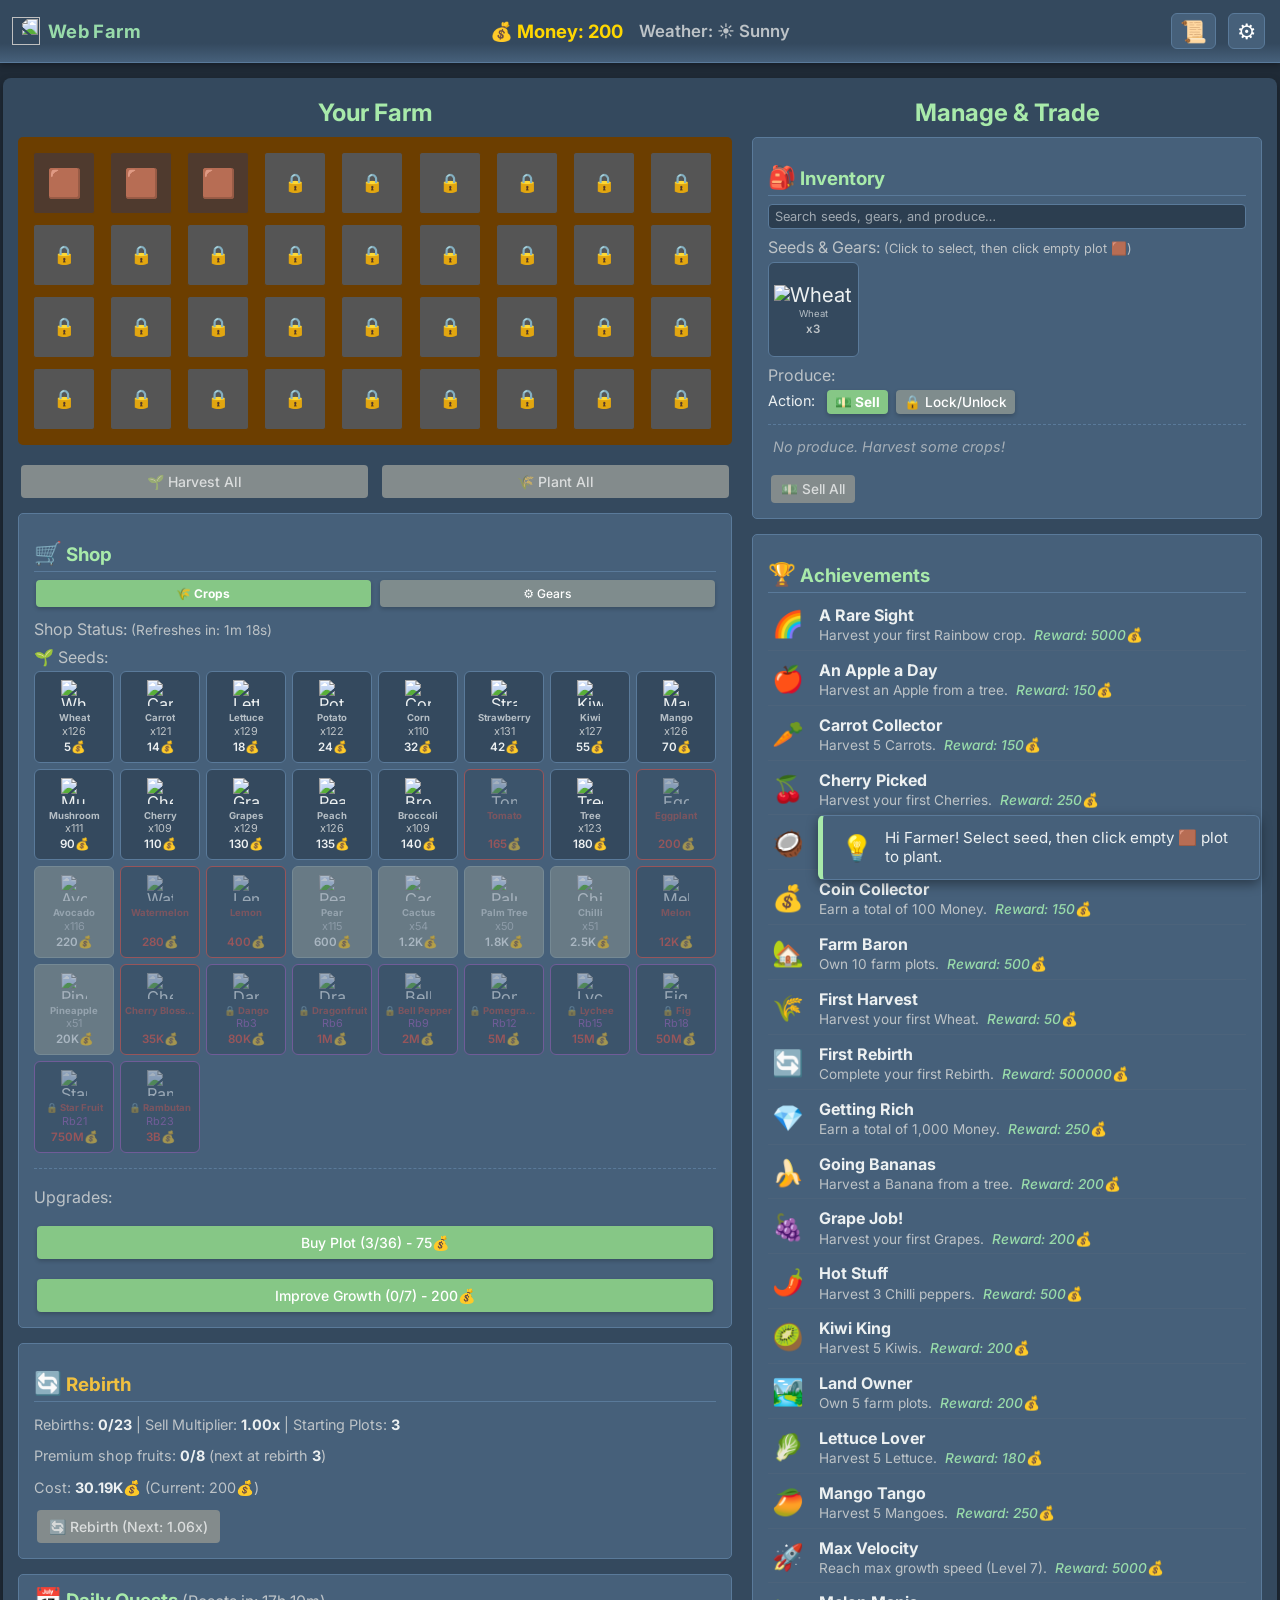
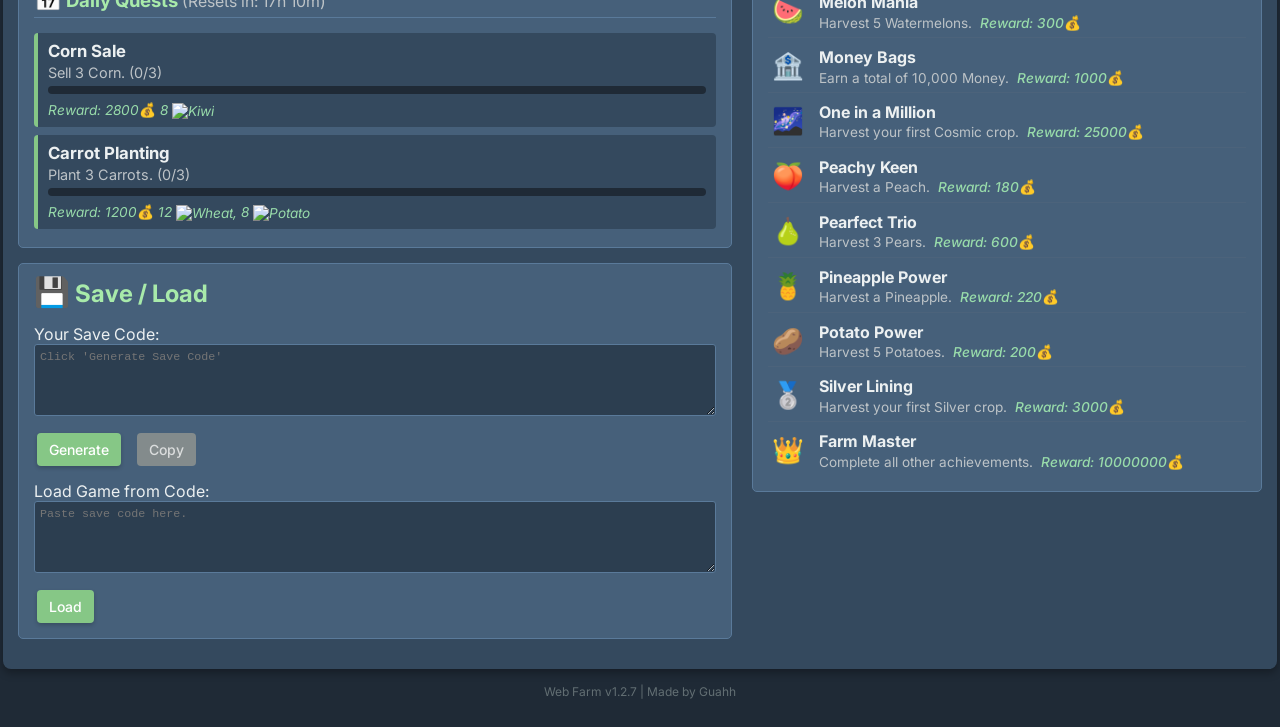
==== commit 169b0296: "Add files via upload" ====
--- a/index.html
+++ b/index.html
@@ -23,8 +23,12 @@
             <span class="top-bar-money">💰 Money: <span id="money">0</span></span>
             <span id="weather-display" class="top-bar-weather"></span>
         </div>
-        <button type="button" id="settings-gear-button" onclick="openSettingsPopup()" title="Settings">⚙️</button>
+        <div class="top-bar-actions">
+            <button type="button" id="update-log-button" class="top-bar-action-button" onclick="openUpdateLogPopup()" title="Update Log">📜</button>
+            <button type="button" id="settings-gear-button" class="top-bar-action-button" onclick="openSettingsPopup()" title="Settings">⚙️</button>
+        </div>
     </header>
+    <div id="top-announcement" aria-live="polite" aria-atomic="true"></div>
 
     <div id="game-container">
         <!-- Farm Area -->
@@ -45,13 +49,6 @@
                         style="flex:1; padding:6px;">⚙️ Gears</button>
                 </div>
                 <div id="shop-shared-header" style="margin-bottom:8px;">
-                    <div id="purchase-qty-seeds" style="margin-bottom:6px; display:flex;">
-                        <label style="font-size:0.9em; margin-right:6px;">Seeds Qty:</label>
-                        <button class="qty-toggle-btn qty-seeds active" onclick="setPurchaseQtySeeds(1)">1</button>
-                        <button class="qty-toggle-btn qty-seeds" onclick="setPurchaseQtySeeds(10)">10</button>
-                        <button class="qty-toggle-btn qty-seeds" onclick="setPurchaseQtySeeds(20)">20</button>
-                        <button class="qty-toggle-btn qty-seeds" onclick="setPurchaseQtySeeds(50)">50</button>
-                    </div>
                     <h4>Shop Status: <span id="shop-refresh-timer"
                             style="font-weight:normal; font-size:0.85em; color:var(--log-info-color);"></span></h4>
                 </div>
@@ -205,9 +202,22 @@
         </div>
     </div>
 
+    <div id="update-log-backdrop">
+        <div id="update-log-modal">
+            <div class="settings-modal-header">
+                <h2><span style="font-size:1.2em">📜</span> Update Log</h2>
+                <button class="settings-modal-close" onclick="closeUpdateLogPopup()" title="Close">✖</button>
+            </div>
+            <div class="update-log-body">
+                <div id="update-log-list" class="update-log-list"></div>
+                <div id="update-log-detail" class="update-log-detail"></div>
+            </div>
+        </div>
+    </div>
+
 
     <script src="script.js"></script>
-    <p style="text-align:center; font-size:0.75em; color:#7f8c8d; margin:15px 0 10px; opacity:0.7;">Web Farm v1.2.6 | Made by Guahh</p>
+    <p style="text-align:center; font-size:0.75em; color:#7f8c8d; margin:15px 0 10px; opacity:0.7;">Web Farm v1.2.7 | Made by Guahh</p>
 </body>
 
 </html>
--- a/style.css
+++ b/style.css
@@ -195,16 +195,15 @@
             z-index: 1000;
             min-height: var(--top-bar-height);
             box-sizing: border-box;
-            display: flex;
-            flex-wrap: wrap;
+            display: grid;
+            grid-template-columns: 1fr auto 1fr;
             align-items: center;
-            justify-content: space-between;
             gap: 8px 12px;
             padding: max(8px, env(safe-area-inset-top, 0px)) 12px 8px max(12px, env(safe-area-inset-left, 0px));
             padding-right: max(12px, env(safe-area-inset-right, 0px));
-            background: linear-gradient(180deg, var(--container-bg) 0%, var(--body-bg) 100%);
+            background: linear-gradient(180deg, var(--container-bg) 0%, var(--container-bg) 70%, var(--section-bg) 100%);
             border-bottom: 1px solid var(--section-border);
-            box-shadow: 0 2px 8px var(--shadow-color);
+            box-shadow: 0 2px 6px var(--shadow-color);
         }
 
         .top-bar-brand {
@@ -212,6 +211,7 @@
             align-items: center;
             gap: 8px;
             flex-shrink: 0;
+            justify-self: start;
         }
 
         .top-bar-logo {
@@ -235,8 +235,9 @@
             align-items: center;
             justify-content: center;
             gap: 8px 16px;
-            flex: 1 1 auto;
             min-width: 0;
+            justify-self: center;
+            text-align: center;
         }
 
         .top-bar-money {
@@ -251,6 +252,31 @@
             font-size: 1.05em;
             color: var(--log-info-color);
             white-space: nowrap;
+        }
+
+        #top-announcement {
+            position: fixed;
+            top: calc(var(--top-bar-height) + env(safe-area-inset-top, 0px) + 8px);
+            left: 50%;
+            transform: translateX(-50%);
+            z-index: 1100;
+            background: var(--section-bg);
+            border: 1px solid var(--section-border);
+            border-radius: 8px;
+            box-shadow: 0 4px 10px var(--shadow-color);
+            padding: 8px 14px;
+            min-width: 180px;
+            max-width: min(780px, 92vw);
+            text-align: center;
+            color: var(--heading-color);
+            font-weight: 700;
+            opacity: 0;
+            pointer-events: none;
+            transition: opacity 160ms ease;
+        }
+
+        #top-announcement.active {
+            opacity: 1;
         }
 
         #game-container {
@@ -1463,10 +1489,16 @@
             color: var(--log-info-color);
         }
 
-        /* Settings gear (in top bar) */
-        #settings-gear-button {
+        .top-bar-actions {
+            justify-self: end;
+            display: flex;
+            align-items: center;
+            gap: 6px;
+        }
+
+        /* Top bar buttons */
+        .top-bar-action-button {
             position: relative;
-            flex-shrink: 0;
             padding: 4px 8px;
             display: flex;
             align-items: center;
@@ -1479,7 +1511,7 @@
             z-index: 1;
         }
 
-        #settings-gear-button:hover {
+        .top-bar-action-button:hover {
             transform: scale(1.06);
             background: var(--button-hover-bg);
         }
@@ -1547,6 +1579,106 @@
             display: flex;
         }
 
+        #update-log-backdrop {
+            position: fixed;
+            inset: 0;
+            background: rgba(0, 0, 0, 0.6);
+            display: none;
+            align-items: center;
+            justify-content: center;
+            z-index: 1200;
+        }
+
+        #update-log-backdrop.active {
+            display: flex;
+        }
+
+        #update-log-modal {
+            background-color: var(--section-bg);
+            border-radius: 8px;
+            border: 1px solid var(--section-border);
+            padding: 14px 16px;
+            width: min(760px, 94vw);
+            min-height: min(520px, 82vh);
+            max-height: min(520px, 82vh);
+            display: flex;
+            flex-direction: column;
+            box-shadow: 0 6px 14px var(--shadow-color);
+        }
+
+        .update-log-body {
+            display: grid;
+            grid-template-columns: minmax(220px, 280px) 1fr;
+            gap: 12px;
+            min-height: 0;
+            flex: 1 1 auto;
+        }
+
+        .update-log-list {
+            border-right: 1px solid var(--section-border);
+            padding-right: 10px;
+            overflow-y: auto;
+            min-height: 0;
+        }
+
+        .update-log-entry-btn {
+            width: 100%;
+            text-align: left;
+            margin-bottom: 6px;
+            padding: 8px 10px;
+            border-radius: 6px;
+            border: 1px solid var(--section-border);
+            background: var(--container-bg);
+            color: var(--text-color);
+            font-weight: 600;
+            cursor: pointer;
+        }
+
+        .update-log-entry-btn.active {
+            border-color: var(--button-active-bg);
+            background: var(--button-hover-bg);
+        }
+
+        .update-log-detail h3 {
+            margin: 0 0 8px;
+            text-align: left;
+        }
+
+        .update-log-detail ul {
+            margin: 0;
+            padding-left: 18px;
+        }
+
+        .update-log-detail {
+            overflow-y: auto;
+            min-height: 0;
+        }
+
+        @media (max-width: 760px) {
+            #top-bar {
+                grid-template-columns: 1fr;
+                justify-items: center;
+            }
+
+            .top-bar-brand,
+            .top-bar-actions,
+            .top-bar-stats {
+                justify-self: center;
+            }
+
+            .update-log-body {
+                grid-template-columns: 1fr;
+            }
+
+            .update-log-list {
+                border-right: none;
+                border-bottom: 1px solid var(--section-border);
+                padding-right: 0;
+                padding-bottom: 8px;
+                max-height: 180px;
+            }
+        }
+
         #settings-modal {
             background-color: var(--section-bg);
             border-radius: 8px;
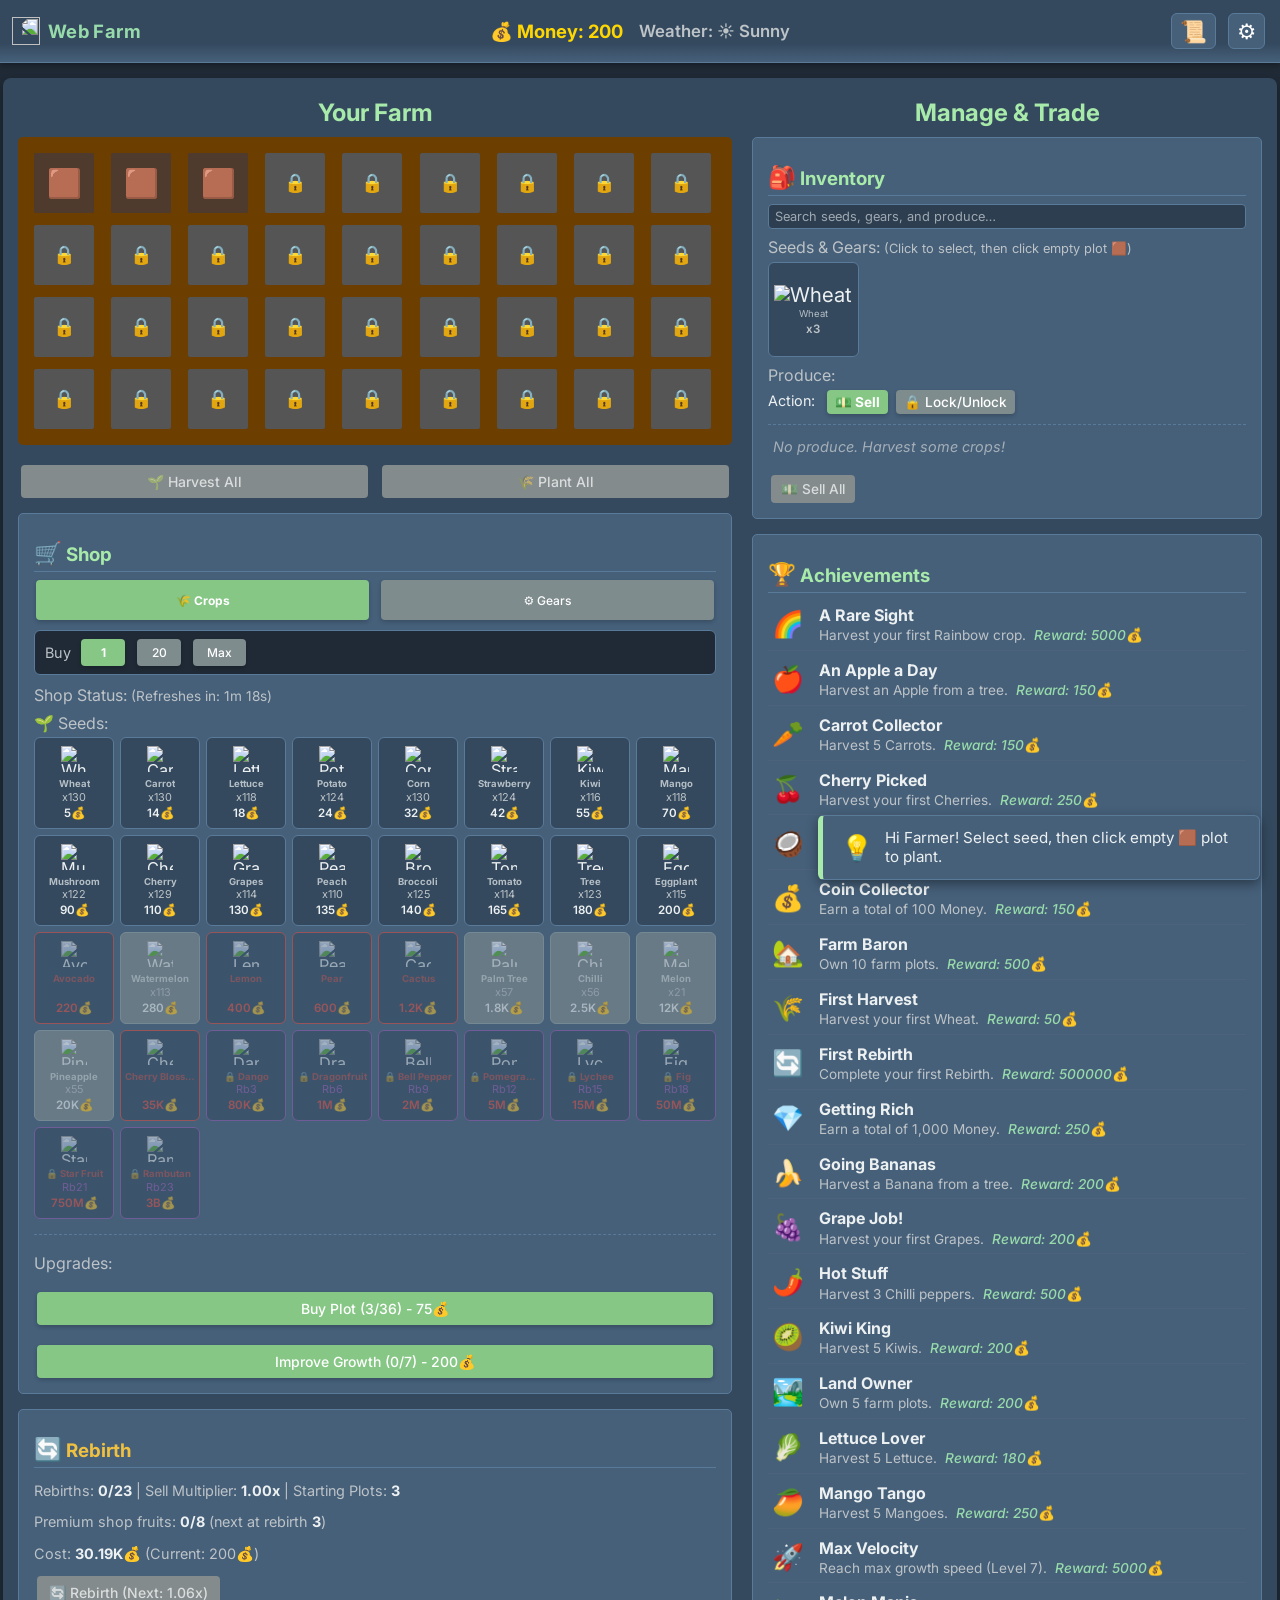
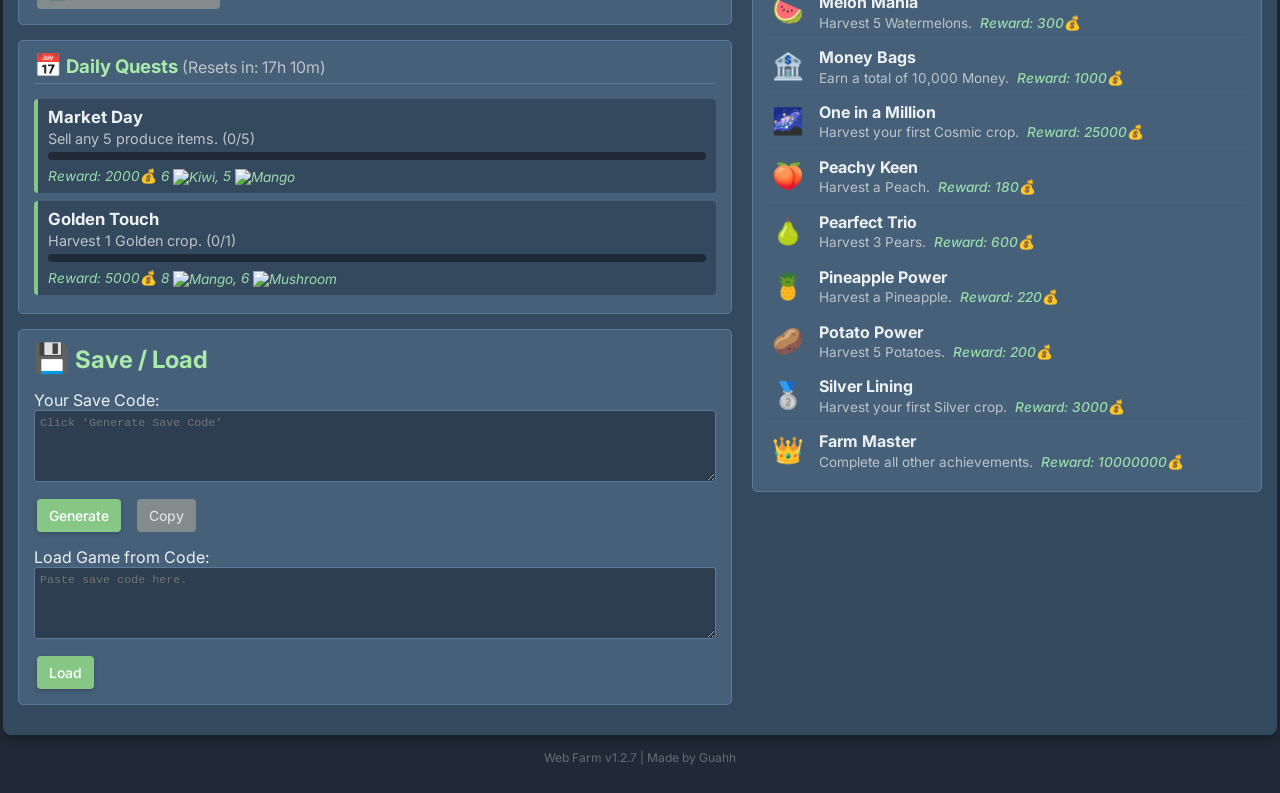
==== commit d3cc3aab: "Add files via upload" ====
--- a/index.html
+++ b/index.html
@@ -1,223 +1,226 @@
-<!DOCTYPE html>
-<html lang="en">
-
-    <head>
-    <meta charset="UTF-8">
-    <meta name="viewport" content="width=device-width, initial-scale=1.0">
-    <title>Web Farm</title>
-    <link rel="preconnect" href="https://fonts.googleapis.com">
-    <link rel="preconnect" href="https://fonts.gstatic.com" crossorigin>
-    <link href="https://fonts.googleapis.com/css2?family=Inter:wght@400;500;600;700&display=swap" rel="stylesheet">
-    <link rel="stylesheet" href="style.css">
-</head>
-
-<body>
-
-    <header id="top-bar" class="top-bar" role="banner">
-        <div class="top-bar-brand">
-            <img src="https://raw.githubusercontent.com/guahhinc/webfarm/main/carrot.png" alt=""
-                class="top-bar-logo" width="28" height="28">
-            <span class="top-bar-title">Web Farm</span>
-        </div>
-        <div class="top-bar-stats">
-            <span class="top-bar-money">💰 Money: <span id="money">0</span></span>
-            <span id="weather-display" class="top-bar-weather"></span>
-        </div>
-        <div class="top-bar-actions">
-            <button type="button" id="update-log-button" class="top-bar-action-button" onclick="openUpdateLogPopup()" title="Update Log">📜</button>
-            <button type="button" id="settings-gear-button" class="top-bar-action-button" onclick="openSettingsPopup()" title="Settings">⚙️</button>
-        </div>
-    </header>
-    <div id="top-announcement" aria-live="polite" aria-atomic="true"></div>
-
-    <div id="game-container">
-        <!-- Farm Area -->
-        <div id="farm-area">
-            <h2 id="farm-name">Your Farm</h2>
-            <div id="farm-grid"><!-- Plots --></div>
-            <div id="farm-grid-actions">
-                <button id="harvest-all-button" onclick="harvestAllReadyCrops()" disabled>🌱 Harvest All</button>
-                <button id="plant-all-button" onclick="plantAllSelectedSeed()" disabled>🌾 Plant All</button>
-            </div>
-            <div id="actions" style="display:none;"></div>
-            <div id="shop">
-                <h3><span style="font-size:1.2em">🛒</span> Shop</h3>
-                <div id="shop-tabs" style="display:flex; gap:5px; margin-bottom:12px;">
-                    <button id="shop-tab-fruits" class="qty-toggle-btn active" onclick="setShopTab('fruits')"
-                        style="flex:1; padding:6px;">🌾 Crops</button>
-                    <button id="shop-tab-gears" class="qty-toggle-btn" onclick="setShopTab('gears')"
-                        style="flex:1; padding:6px;">⚙️ Gears</button>
-                </div>
-                <div id="shop-shared-header" style="margin-bottom:8px;">
-                    <h4>Shop Status: <span id="shop-refresh-timer"
-                            style="font-weight:normal; font-size:0.85em; color:var(--log-info-color);"></span></h4>
-                </div>
-                <div id="shop-fruits-section">
-                    <h4>🌱 Seeds:</h4>
-                    <ul id="buy-seeds"></ul>
-                </div>
-                <div id="shop-gears-section" style="display:none;">
-                    <h4>⚙️ Gears:</h4>
-                    <ul id="buy-gears"></ul>
-                </div>
-                <div id="farm-upgrades-container">
-                    <h4>Farm Upgrades:</h4><!-- Buttons -->
-                </div>
-            </div>
-            <div id="rebirth-section">
-                <h3><span style="font-size:1.2em">🔄</span> Rebirth</h3>
-                <div id="rebirth-content"></div>
-            </div>
-            <div id="daily-quests">
-                <h3><span style="font-size:1.2em">📅</span> Daily Quests <span id="quest-status-text"
-                        style="font-weight:normal; font-size:0.85em; color:var(--log-error-color);"></span> <span
-                        id="quest-reset-timer"
-                        style="font-weight:normal; font-size:0.85em; color:var(--log-info-color);"></span></h3>
-                <ul id="daily-quests-list"></ul>
-            </div>
-            <div id="save-load">
-                <h2><span style="font-size:1.2em">💾</span> Save / Load</h2>
-                <div class="save-section">
-                    <label for="save-code-output">Your Save Code:</label>
-                    <textarea id="save-code-output" readonly placeholder="Click 'Generate Save Code'"></textarea>
-                    <div class="save-controls">
-                        <button id="generate-save-button" onclick="saveGame()">Generate</button>
-                        <button id="copy-code-button" onclick="copySaveCode()" disabled>Copy</button>
-                    </div>
-                </div>
-                <div class="load-section">
-                    <label for="save-code-input">Load Game from Code:</label>
-                    <textarea id="save-code-input" placeholder="Paste save code here."></textarea>
-                    <div class="save-controls" style="margin-bottom: 0;">
-                        <button id="load-save-button" onclick="loadGamePrompt()">Load</button>
-                    </div>
-                </div>
-            </div>
-        </div>
-
-        <!-- Controls Area -->
-        <div id="controls-area">
-            <h2>Manage & Trade</h2>
-            <div id="inventory">
-                <h3><span style="font-size:1.2em">🎒</span> Inventory</h3>
-                <div class="inventory-search-row">
-                    <input id="inventory-search-input" type="text" placeholder="Search seeds, gears, and produce…">
-                </div>
-                <h4>Seeds & Gears: <span style="font-size:0.8em; font-weight:normal; color:var(--log-info-color);">(Click to
-                        select, then click empty plot 🟫)</span></h4>
-                <ul id="seed-inventory"></ul>
-                <h4>Produce:</h4>
-                <div id="produce-action-toggle"
-                    style="margin-bottom:8px; margin-top:5px; border-bottom:1px dashed var(--section-border); padding-bottom:10px;">
-                    <label style="font-size:0.9em; margin-right:6px;">Action:</label>
-                    <button class="qty-toggle-btn active" id="action-toggle-sell" onclick="setProduceActionMode('sell')"
-                        style="padding: 4px 8px; font-size: 0.85em;">💵 Sell</button>
-                    <button class="qty-toggle-btn" id="action-toggle-lock" onclick="setProduceActionMode('lock')"
-                        style="padding: 4px 8px; font-size: 0.85em;">🔒 Lock/Unlock</button>
-                </div>
-                <ul id="produce-inventory"></ul>
-                <button id="sell-all-produce-button" onclick="sellAllProduce()" disabled style="margin-top: 10px;">💵
-                    Sell All</button>
-            </div>
-            <div id="achievements">
-                <h3><span style="font-size:1.2em">🏆</span> Achievements</h3>
-                <ul id="achievements-list"></ul>
-            </div>
-            <div id="messages" style="display:none;">
-                <h2>📜 Log</h2><!-- Messages -->
-            </div>
-            <div id="dev-console" style="display:none;">
-                <h3><span style="font-size:1.2em">🛠️</span> Dev Console</h3><label for="dev-command-input"
-                    style="display:block;margin-bottom:5px;font-weight:bold;">Enter Command:</label><input type="text"
-                    id="dev-command-input" placeholder="/help">
-            </div>
-        </div>
-    </div>
-
-    <div id="achievement-popup" class="popup">
-        <span id="ach-popup-icon" class="popup-icon"></span>
-        <div class="popup-text">
-            <span id="ach-popup-title" class="popup-title"></span>
-            <span id="ach-popup-reward" class="popup-reward"></span>
-        </div>
-    </div>
-    <div id="tip-popup" class="popup">
-        <span class="popup-icon">💡</span>
-        <span id="tip-popup-text" class="popup-text"></span>
-    </div>
-
-    <div id="plot-tooltip" class="plot-tooltip">
-        <span id="tooltip-crop-name"></span><br>
-        <span id="tooltip-time-left"></span><br>
-        <span id="tooltip-weight-potential"></span><br>
-        <span id="tooltip-weight-actual"></span><br>
-        <span id="tooltip-sell-multiplier" style="display:none; font-size:0.85em; color:#ffd700;"></span>
-    </div>
-
-    <div id="inventory-tooltip"></div>
-
-    <div id="settings-modal-backdrop">
-        <div id="settings-modal">
-            <div class="settings-modal-header">
-                <h2><span style="font-size:1.2em">⚙️</span> Settings</h2>
-                <button class="settings-modal-close" onclick="closeSettingsPopup()" title="Close">✖</button>
-            </div>
-            <div class="settings-modal-body">
-                <div class="settings-row">
-                    <label for="farm-name-input">Farm Name:</label>
-                    <input id="farm-name-input" type="text" maxlength="32" placeholder="Your Farm">
-                    <button onclick="applyFarmName()">Save</button>
-                </div>
-                <div class="settings-row">
-                    <label>Keybinds:</label>
-                    <div class="settings-keybinds">
-                        <div class="settings-keybind-group">
-                            <span class="settings-keybind-label">Plant All</span>
-                            <input id="keybind-plant-all" type="text" maxlength="1" placeholder="1">
-                        </div>
-                        <div class="settings-keybind-group">
-                            <span class="settings-keybind-label">Harvest All</span>
-                            <input id="keybind-harvest-all" type="text" maxlength="1" placeholder="2">
-                        </div>
-                        <div class="settings-keybind-group">
-                            <span class="settings-keybind-label">Sell All</span>
-                            <input id="keybind-sell-all" type="text" maxlength="1" placeholder="3">
-                        </div>
-                        <button onclick="applyKeybinds()">Save Keys</button>
-                    </div>
-                </div>
-                <div class="settings-row settings-row-promo">
-                    <label for="promo-code-input">Promo Code:</label>
-                    <input id="promo-code-input" type="text" placeholder="Enter promo code" autocomplete="off">
-                    <button type="button" onclick="redeemPromoCode()">Redeem</button>
-                    <p id="promo-code-feedback" class="promo-code-feedback" role="status" aria-live="polite"></p>
-                </div>
-                <div class="settings-row">
-                    <button id="erase-progress-button" onclick="eraseAllProgress()">
-                        Erase All Progress
-                    </button>
-                    <span class="settings-warning-text">This will reset money, farm, quests, and saves after two confirmations.</span>
-                </div>
-            </div>
-        </div>
-    </div>
-
-    <div id="update-log-backdrop">
-        <div id="update-log-modal">
-            <div class="settings-modal-header">
-                <h2><span style="font-size:1.2em">📜</span> Update Log</h2>
-                <button class="settings-modal-close" onclick="closeUpdateLogPopup()" title="Close">✖</button>
-            </div>
-            <div class="update-log-body">
-                <div id="update-log-list" class="update-log-list"></div>
-                <div id="update-log-detail" class="update-log-detail"></div>
-            </div>
-        </div>
-    </div>
-
-
-    <script src="script.js"></script>
-    <p style="text-align:center; font-size:0.75em; color:#7f8c8d; margin:15px 0 10px; opacity:0.7;">Web Farm v1.2.7 | Made by Guahh</p>
-</body>
-
-</html>
+<!DOCTYPE html>
+<html lang="en">
+
+    <head>
+    <meta charset="UTF-8">
+    <meta name="viewport" content="width=device-width, initial-scale=1.0">
+    <title>Web Farm</title>
+    <link rel="preconnect" href="https://fonts.googleapis.com">
+    <link rel="preconnect" href="https://fonts.gstatic.com" crossorigin>
+    <link href="https://fonts.googleapis.com/css2?family=Inter:wght@400;500;600;700&display=swap" rel="stylesheet">
+    <link rel="stylesheet" href="style.css">
+</head>
+
+<body>
+
+    <header id="top-bar" class="top-bar" role="banner">
+        <div class="top-bar-brand">
+            <img src="https://raw.githubusercontent.com/guahhinc/webfarm/main/carrot.png" alt=""
+                class="top-bar-logo" width="28" height="28">
+            <span class="top-bar-title">Web Farm</span>
+        </div>
+        <div class="top-bar-stats">
+            <span class="top-bar-money">💰 Money: <span id="money">0</span></span>
+            <span id="weather-display" class="top-bar-weather"></span>
+        </div>
+        <div class="top-bar-actions">
+            <button type="button" id="update-log-button" class="top-bar-action-button" onclick="openUpdateLogPopup()" title="Update Log">📜</button>
+            <button type="button" id="settings-gear-button" class="top-bar-action-button" onclick="openSettingsPopup()" title="Settings">⚙️</button>
+        </div>
+    </header>
+    <div id="top-announcement" aria-live="polite" aria-atomic="true"></div>
+
+    <div id="game-container">
+        <!-- Farm Area -->
+        <div id="farm-area">
+            <h2 id="farm-name">Your Farm</h2>
+            <div id="farm-grid"><!-- Plots --></div>
+            <div id="farm-grid-actions">
+                <button id="harvest-all-button" onclick="harvestAllReadyCrops()" disabled>🌱 Harvest All</button>
+                <button id="plant-all-button" onclick="plantAllSelectedSeed()" disabled>🌾 Plant All</button>
+            </div>
+            <div id="actions" style="display:none;"></div>
+            <div id="shop">
+                <h3><span style="font-size:1.2em">🛒</span> Shop</h3>
+                <div id="shop-tabs" class="shop-tabs">
+                    <button type="button" id="shop-tab-fruits" class="qty-toggle-btn active" onclick="setShopTab('fruits')">🌾 Crops</button>
+                    <button type="button" id="shop-tab-gears" class="qty-toggle-btn" onclick="setShopTab('gears')">⚙️ Gears</button>
+                </div>
+                <div id="shop-shared-header" class="shop-shared-header">
+                    <div id="shop-buy-mode-row" class="shop-buy-mode-row" role="group" aria-label="Purchase quantity">
+                        <span class="shop-buy-mode-label">Buy</span>
+                        <button type="button" id="shop-buy-mode-one" class="qty-toggle-btn active" onclick="setShopBuyQtyMode('1')">1</button>
+                        <button type="button" id="shop-buy-mode-twenty" class="qty-toggle-btn" onclick="setShopBuyQtyMode('20')" title="Buy up to 20 at once (stock and money permitting)">20</button>
+                        <button type="button" id="shop-buy-mode-max" class="qty-toggle-btn" onclick="setShopBuyQtyMode('max')" title="Buy as many as you can afford (up to stock)">Max</button>
+                    </div>
+                    <h4>Shop Status: <span id="shop-refresh-timer" class="shop-refresh-timer"></span></h4>
+                </div>
+                <div id="shop-fruits-section">
+                    <h4>🌱 Seeds:</h4>
+                    <ul id="buy-seeds"></ul>
+                </div>
+                <div id="shop-gears-section" style="display:none;">
+                    <h4>⚙️ Gears:</h4>
+                    <ul id="buy-gears"></ul>
+                </div>
+                <div id="farm-upgrades-container">
+                    <h4>Farm Upgrades:</h4><!-- Buttons -->
+                </div>
+            </div>
+            <div id="rebirth-section">
+                <h3><span style="font-size:1.2em">🔄</span> Rebirth</h3>
+                <div id="rebirth-content"></div>
+            </div>
+            <div id="daily-quests">
+                <h3><span style="font-size:1.2em">📅</span> Daily Quests <span id="quest-status-text"
+                        style="font-weight:normal; font-size:0.85em; color:var(--log-error-color);"></span> <span
+                        id="quest-reset-timer"
+                        style="font-weight:normal; font-size:0.85em; color:var(--log-info-color);"></span></h3>
+                <ul id="daily-quests-list"></ul>
+            </div>
+            <div id="save-load">
+                <h2><span style="font-size:1.2em">💾</span> Save / Load</h2>
+                <div class="save-section">
+                    <label for="save-code-output">Your Save Code:</label>
+                    <textarea id="save-code-output" readonly placeholder="Click 'Generate Save Code'"></textarea>
+                    <div class="save-controls">
+                        <button id="generate-save-button" onclick="saveGame()">Generate</button>
+                        <button id="copy-code-button" onclick="copySaveCode()" disabled>Copy</button>
+                    </div>
+                </div>
+                <div class="load-section">
+                    <label for="save-code-input">Load Game from Code:</label>
+                    <textarea id="save-code-input" placeholder="Paste save code here."></textarea>
+                    <div class="save-controls" style="margin-bottom: 0;">
+                        <button id="load-save-button" onclick="loadGamePrompt()">Load</button>
+                    </div>
+                </div>
+            </div>
+        </div>
+
+        <!-- Controls Area -->
+        <div id="controls-area">
+            <h2>Manage & Trade</h2>
+            <div id="inventory">
+                <h3><span style="font-size:1.2em">🎒</span> Inventory</h3>
+                <div class="inventory-search-row">
+                    <input id="inventory-search-input" type="text" placeholder="Search seeds, gears, and produce…">
+                </div>
+                <h4>Seeds & Gears: <span style="font-size:0.8em; font-weight:normal; color:var(--log-info-color);">(Click to
+                        select, then click empty plot 🟫)</span></h4>
+                <ul id="seed-inventory"></ul>
+                <h4>Produce:</h4>
+                <div id="produce-action-toggle"
+                    style="margin-bottom:8px; margin-top:5px; border-bottom:1px dashed var(--section-border); padding-bottom:10px;">
+                    <label style="font-size:0.9em; margin-right:6px;">Action:</label>
+                    <button class="qty-toggle-btn active" id="action-toggle-sell" onclick="setProduceActionMode('sell')"
+                        style="padding: 4px 8px; font-size: 0.85em;">💵 Sell</button>
+                    <button class="qty-toggle-btn" id="action-toggle-lock" onclick="setProduceActionMode('lock')"
+                        style="padding: 4px 8px; font-size: 0.85em;">🔒 Lock/Unlock</button>
+                </div>
+                <ul id="produce-inventory"></ul>
+                <button id="sell-all-produce-button" onclick="sellAllProduce()" disabled style="margin-top: 10px;">💵
+                    Sell All</button>
+            </div>
+            <div id="achievements">
+                <h3><span style="font-size:1.2em">🏆</span> Achievements</h3>
+                <ul id="achievements-list"></ul>
+            </div>
+            <div id="messages" style="display:none;">
+                <h2>📜 Log</h2><!-- Messages -->
+            </div>
+            <div id="dev-console" style="display:none;">
+                <h3><span style="font-size:1.2em">🛠️</span> Dev Console</h3><label for="dev-command-input"
+                    style="display:block;margin-bottom:5px;font-weight:bold;">Enter Command:</label><input type="text"
+                    id="dev-command-input" placeholder="/help">
+            </div>
+        </div>
+    </div>
+
+    <div id="achievement-popup" class="popup">
+        <span id="ach-popup-icon" class="popup-icon"></span>
+        <div class="popup-text">
+            <span id="ach-popup-title" class="popup-title"></span>
+            <span id="ach-popup-reward" class="popup-reward"></span>
+        </div>
+    </div>
+    <div id="tip-popup" class="popup">
+        <span class="popup-icon">💡</span>
+        <span id="tip-popup-text" class="popup-text"></span>
+    </div>
+
+    <div id="plot-tooltip" class="plot-tooltip">
+        <span id="tooltip-crop-name"></span><br>
+        <span id="tooltip-time-left"></span><br>
+        <span id="tooltip-weight-potential"></span><br>
+        <span id="tooltip-weight-actual"></span><br>
+        <span id="tooltip-sell-multiplier" style="display:none; font-size:0.85em; color:#ffd700;"></span>
+    </div>
+
+    <div id="inventory-tooltip"></div>
+
+    <div id="settings-modal-backdrop">
+        <div id="settings-modal">
+            <div class="settings-modal-header">
+                <h2><span style="font-size:1.2em">⚙️</span> Settings</h2>
+                <button class="settings-modal-close" onclick="closeSettingsPopup()" title="Close">✖</button>
+            </div>
+            <div class="settings-modal-body">
+                <div class="settings-row">
+                    <label for="farm-name-input">Farm Name:</label>
+                    <input id="farm-name-input" type="text" maxlength="32" placeholder="Your Farm">
+                    <button onclick="applyFarmName()">Save</button>
+                </div>
+                <div class="settings-row">
+                    <label>Keybinds:</label>
+                    <div class="settings-keybinds">
+                        <div class="settings-keybind-group">
+                            <span class="settings-keybind-label">Plant All</span>
+                            <input id="keybind-plant-all" type="text" maxlength="1" placeholder="1">
+                        </div>
+                        <div class="settings-keybind-group">
+                            <span class="settings-keybind-label">Harvest All</span>
+                            <input id="keybind-harvest-all" type="text" maxlength="1" placeholder="2">
+                        </div>
+                        <div class="settings-keybind-group">
+                            <span class="settings-keybind-label">Sell All</span>
+                            <input id="keybind-sell-all" type="text" maxlength="1" placeholder="3">
+                        </div>
+                        <button onclick="applyKeybinds()">Save Keys</button>
+                    </div>
+                </div>
+                <div class="settings-row settings-row-promo">
+                    <label for="promo-code-input">Promo Code:</label>
+                    <input id="promo-code-input" type="text" placeholder="Enter promo code" autocomplete="off">
+                    <button type="button" onclick="redeemPromoCode()">Redeem</button>
+                    <p id="promo-code-feedback" class="promo-code-feedback" role="status" aria-live="polite"></p>
+                </div>
+                <div class="settings-row">
+                    <button id="erase-progress-button" onclick="eraseAllProgress()">
+                        Erase All Progress
+                    </button>
+                    <span class="settings-warning-text">This will reset money, farm, quests, and saves after two confirmations.</span>
+                </div>
+            </div>
+        </div>
+    </div>
+
+    <div id="update-log-backdrop">
+        <div id="update-log-modal">
+            <div class="settings-modal-header">
+                <h2><span style="font-size:1.2em">📜</span> Update Log</h2>
+                <button class="settings-modal-close" onclick="closeUpdateLogPopup()" title="Close">✖</button>
+            </div>
+            <div class="update-log-body">
+                <div id="update-log-list" class="update-log-list"></div>
+                <div id="update-log-detail" class="update-log-detail"></div>
+            </div>
+        </div>
+    </div>
+
+
+    <script src="script.js"></script>
+    <p style="text-align:center; font-size:0.75em; color:#7f8c8d; margin:15px 0 10px; opacity:0.7;">Web Farm v1.2.7 | Made by Guahh</p>
+</body>
+
+</html>
--- a/style.css
+++ b/style.css
@@ -25,6 +25,8 @@
             --log-error-color: #e74c3c;
             --log-info-color: #bdc3c7;
             --log-gold-color: #ffd700;
+            --log-action-color: #5fd87a;
+            --log-chat-color: #ffffff;
             --input-bg: #2c3e50;
             --input-border: #5a7a9a;
             --button-text-color: white;
@@ -268,11 +270,21 @@
             min-width: 180px;
             max-width: min(780px, 92vw);
             text-align: center;
-            color: var(--heading-color);
             font-weight: 700;
             opacity: 0;
             pointer-events: none;
             transition: opacity 160ms ease;
+            white-space: pre-wrap;
+            max-height: min(320px, 70vh);
+            overflow-y: auto;
+        }
+
+        #top-announcement.announce-chat {
+            color: var(--log-chat-color);
+        }
+
+        #top-announcement.announce-action {
+            color: var(--log-action-color);
         }
 
         #top-announcement.active {
@@ -298,6 +310,50 @@
             min-width: 350px;
             display: flex;
             flex-direction: column
+        }
+
+        .shop-tabs {
+            display: flex;
+            gap: 8px;
+            margin-bottom: 10px;
+        }
+
+        .shop-tabs .qty-toggle-btn {
+            flex: 1;
+            padding: 8px 10px;
+            min-height: 40px;
+        }
+
+        .shop-shared-header {
+            margin-bottom: 8px;
+        }
+
+        .shop-buy-mode-row {
+            display: flex;
+            flex-wrap: wrap;
+            align-items: center;
+            gap: 8px;
+            margin-bottom: 10px;
+            padding: 8px 10px;
+            background: var(--body-bg);
+            border-radius: 6px;
+            border: 1px solid var(--section-border);
+        }
+
+        .shop-buy-mode-label {
+            font-size: 0.9em;
+            color: var(--log-info-color);
+        }
+
+        .shop-buy-mode-row .qty-toggle-btn {
+            min-width: 44px;
+            padding: 6px 14px;
+        }
+
+        .shop-refresh-timer {
+            font-weight: normal;
+            font-size: 0.85em;
+            color: var(--log-info-color);
         }
 
         @media (min-width:950px) {
@@ -742,10 +798,20 @@
             font-weight: 700
         }
 
+        #messages p.log-action {
+            color: var(--log-action-color);
+            font-weight: 600;
+        }
+
+        #messages p.log-chat {
+            color: var(--log-chat-color);
+            font-weight: 500;
+        }
+
         #messages p.log-dev {
-            color: var(--link-color);
-            font-family: monospace;
-            font-weight: bold
+            color: var(--log-action-color);
+            font-family: inherit;
+            font-weight: 600;
         }
 
         #save-load h2,
@@ -1205,11 +1271,6 @@
             cursor: pointer;
         }
 
-        /* Hide seed quantity controls when viewing gear shop */
-        .shop-gears-active #purchase-qty-seeds {
-            display: none !important;
-        }
-
         #seed-inventory li.seed-selected,
         #seed-inventory li.gear-selected,
         #gear-inventory li.gear-selected,
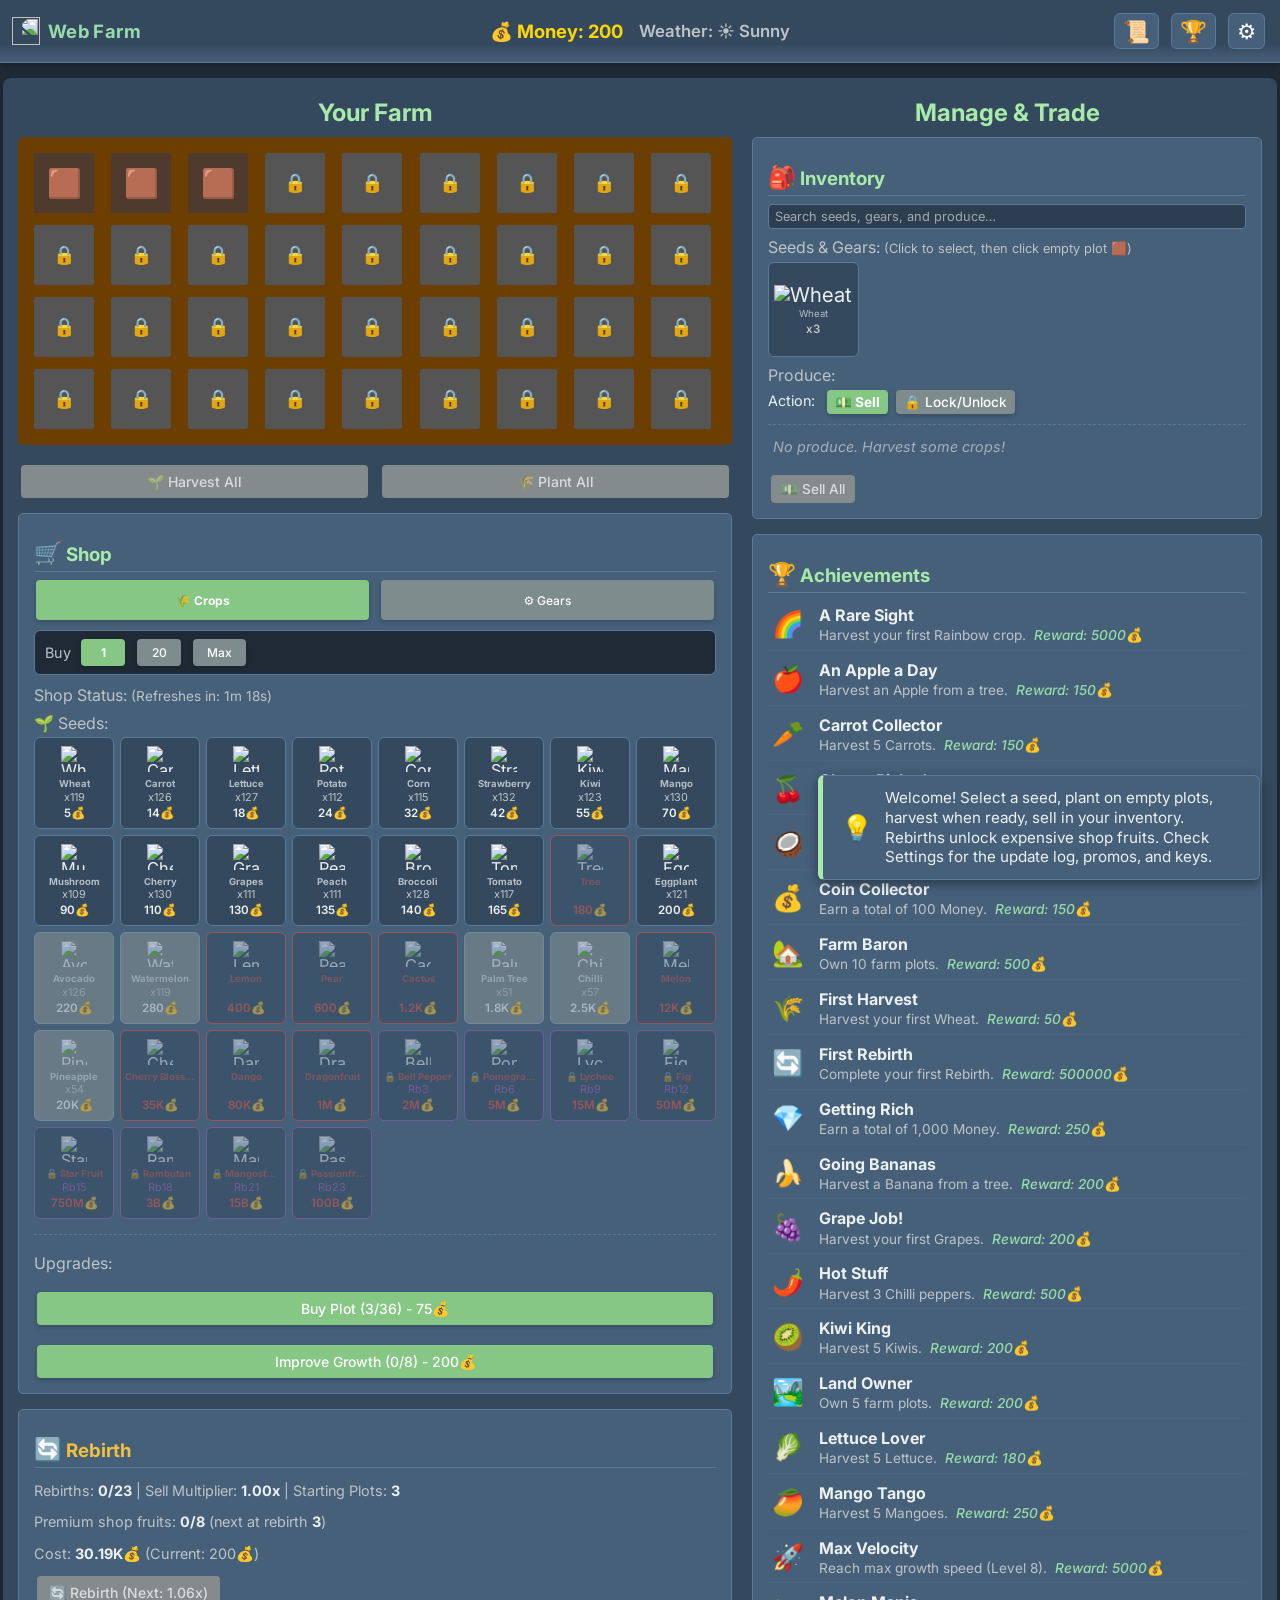
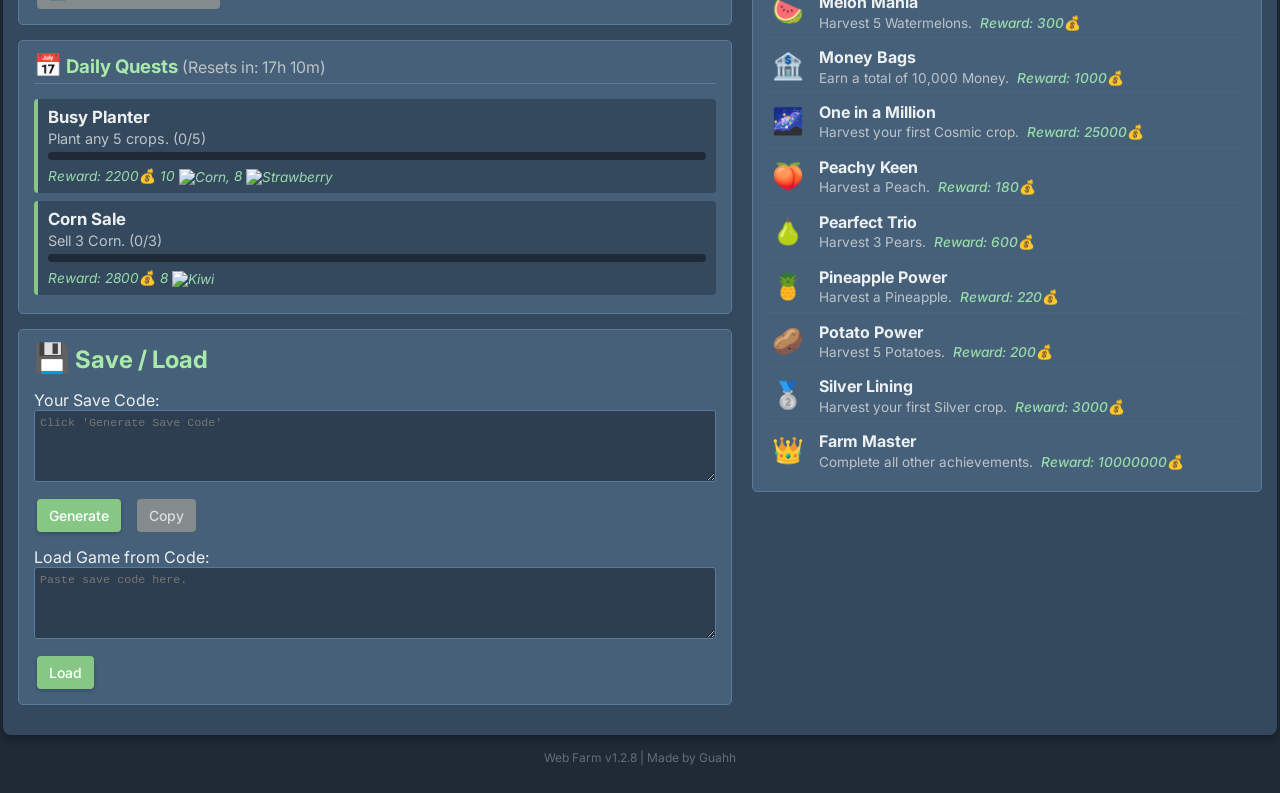
==== commit 35bd5bda: "Add files via upload" ====
--- a/index.html
+++ b/index.html
@@ -25,6 +25,7 @@
         </div>
         <div class="top-bar-actions">
             <button type="button" id="update-log-button" class="top-bar-action-button" onclick="openUpdateLogPopup()" title="Update Log">📜</button>
+            <button type="button" id="leaderboard-button" class="top-bar-action-button" title="Leaderboard">🏆</button>
             <button type="button" id="settings-gear-button" class="top-bar-action-button" onclick="openSettingsPopup()" title="Settings">⚙️</button>
         </div>
     </header>
@@ -195,6 +196,10 @@
                     <button type="button" onclick="redeemPromoCode()">Redeem</button>
                     <p id="promo-code-feedback" class="promo-code-feedback" role="status" aria-live="polite"></p>
                 </div>
+                <div class="settings-row" id="settings-leaderboard-row" style="display: none;">
+                    <button type="button" id="leave-leaderboard-button">Leave Online</button>
+                    <span class="settings-warning-text">Stops syncing your farm to the public board. You can rejoin later from the leaderboard button.</span>
+                </div>
                 <div class="settings-row">
                     <button id="erase-progress-button" onclick="eraseAllProgress()">
                         Erase All Progress
@@ -218,9 +223,18 @@
         </div>
     </div>
 
+    <div id="leaderboard-backdrop">
+        <div id="leaderboard-modal">
+            <div class="settings-modal-header">
+                <h2><span style="font-size:1.2em">🏆</span> Leaderboard</h2>
+                <button type="button" class="settings-modal-close" id="leaderboard-close-button" title="Close">✖</button>
+            </div>
+            <div id="leaderboard-content" class="leaderboard-content"></div>
+        </div>
+    </div>
 
     <script src="script.js"></script>
-    <p style="text-align:center; font-size:0.75em; color:#7f8c8d; margin:15px 0 10px; opacity:0.7;">Web Farm v1.2.7 | Made by Guahh</p>
+    <p style="text-align:center; font-size:0.75em; color:#7f8c8d; margin:15px 0 10px; opacity:0.7;">Web Farm v1.2.8 | Made by Guahh</p>
 </body>
 
 </html>
--- a/style.css
+++ b/style.css
@@ -1654,6 +1654,171 @@
             display: flex;
         }
 
+        #leaderboard-backdrop {
+            position: fixed;
+            inset: 0;
+            background: rgba(0, 0, 0, 0.6);
+            display: none;
+            align-items: center;
+            justify-content: center;
+            z-index: 1200;
+        }
+
+        #leaderboard-backdrop.active {
+            display: flex;
+        }
+
+        #leaderboard-modal {
+            background-color: var(--section-bg);
+            border-radius: 8px;
+            border: 1px solid var(--section-border);
+            padding: 14px 16px;
+            width: min(900px, 96vw);
+            min-height: min(420px, 75vh);
+            max-height: min(560px, 85vh);
+            display: flex;
+            flex-direction: column;
+            box-shadow: 0 6px 14px var(--shadow-color);
+        }
+
+        .leaderboard-content {
+            overflow-y: auto;
+            min-height: 0;
+            flex: 1 1 auto;
+            margin-top: 8px;
+        }
+
+        .leaderboard-loading,
+        .leaderboard-empty {
+            margin: 12px 0;
+            color: var(--log-text-color);
+            font-size: 0.95em;
+        }
+
+        .leaderboard-table-wrap {
+            overflow-x: auto;
+        }
+
+        .leaderboard-table {
+            width: 100%;
+            border-collapse: collapse;
+            font-size: 0.88em;
+        }
+
+        .leaderboard-table th,
+        .leaderboard-table td {
+            padding: 8px 10px;
+            text-align: left;
+            border-bottom: 1px solid var(--section-border);
+        }
+
+        .leaderboard-table th {
+            color: var(--heading-color);
+            font-weight: 600;
+        }
+
+        .leaderboard-table tbody tr:hover {
+            background: rgba(255, 255, 255, 0.04);
+        }
+
+        .leaderboard-num {
+            text-align: right;
+            font-variant-numeric: tabular-nums;
+            white-space: nowrap;
+        }
+
+        .leaderboard-consent {
+            padding: 4px 2px 8px;
+        }
+
+        .leaderboard-consent-title {
+            margin: 0 0 10px;
+            font-size: 1.1em;
+            font-weight: 600;
+            color: var(--heading-color);
+        }
+
+        .leaderboard-consent-text {
+            margin: 0 0 10px;
+            line-height: 1.45;
+            color: var(--text-color);
+        }
+
+        .leaderboard-consent-sub {
+            margin: 0 0 16px;
+            font-size: 0.9em;
+            line-height: 1.4;
+            color: var(--log-text-color);
+        }
+
+        .leaderboard-consent-actions {
+            display: flex;
+            flex-wrap: wrap;
+            gap: 10px;
+        }
+
+        .leaderboard-consent-btn {
+            padding: 10px 16px;
+            border-radius: 6px;
+            border: 1px solid var(--section-border);
+            font-weight: 600;
+            cursor: pointer;
+            font-size: 0.95em;
+        }
+
+        .leaderboard-consent-accept {
+            background: var(--accent-color);
+            color: var(--button-text-color);
+            border-color: var(--accent-hover-color);
+        }
+
+        .leaderboard-consent-accept:hover {
+            background: var(--accent-hover-color);
+        }
+
+        .leaderboard-consent-decline {
+            background: var(--container-bg);
+            color: var(--text-color);
+        }
+
+        .leaderboard-consent-decline:hover {
+            background: var(--button-hover-bg);
+        }
+
+        .leaderboard-cache-banner {
+            margin: 0 0 12px;
+            padding: 10px 12px;
+            border-radius: 6px;
+            border: 1px solid var(--section-border);
+            background: var(--container-bg);
+            color: var(--log-text-color);
+            font-size: 0.88em;
+            line-height: 1.4;
+        }
+
+        .leaderboard-fetch-fail {
+            display: flex;
+            flex-direction: column;
+            align-items: flex-start;
+            gap: 12px;
+        }
+
+        .leaderboard-fetch-fail .leaderboard-empty {
+            margin: 0;
+        }
+
+        .leaderboard-offline-hint {
+            margin: 0;
+            font-size: 0.9em;
+            color: var(--log-text-color);
+            line-height: 1.4;
+            max-width: 42em;
+        }
+
+        .leaderboard-cache-footer {
+            margin: 12px 0 0;
+        }
+
         #update-log-modal {
             background-color: var(--section-bg);
             border-radius: 8px;
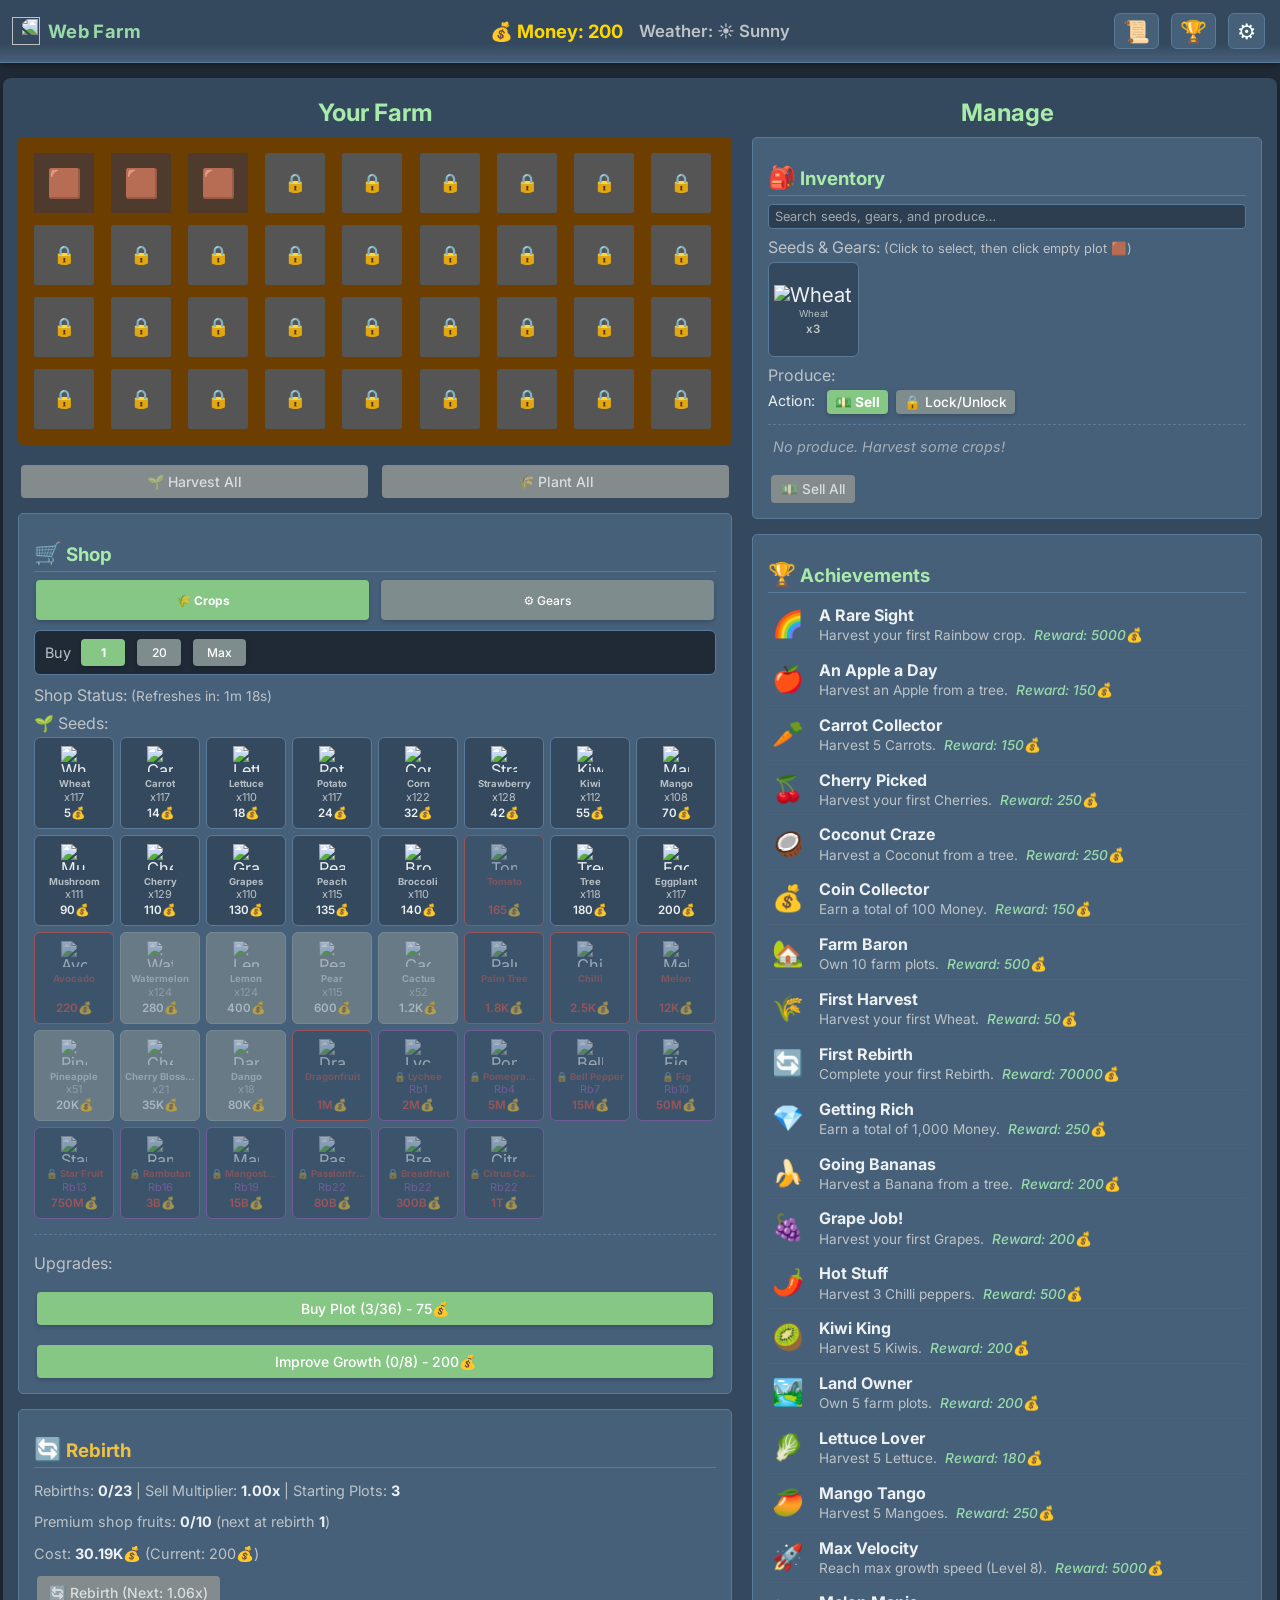
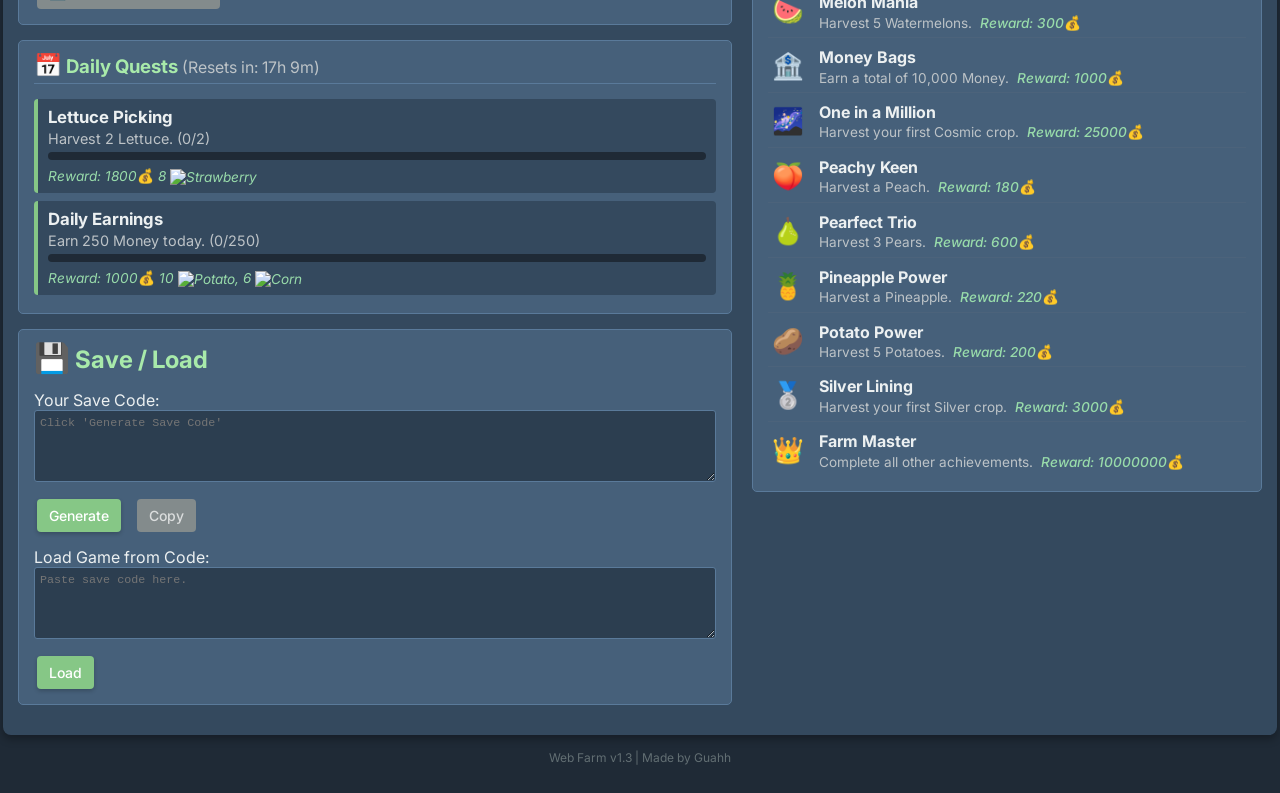
==== commit fff617db: "Add files via upload" ====
--- a/index.html
+++ b/index.html
@@ -101,7 +101,7 @@
 
         <!-- Controls Area -->
         <div id="controls-area">
-            <h2>Manage & Trade</h2>
+            <h2>Manage</h2>
             <div id="inventory">
                 <h3><span style="font-size:1.2em">🎒</span> Inventory</h3>
                 <div class="inventory-search-row">
@@ -234,7 +234,7 @@
     </div>
 
     <script src="script.js"></script>
-    <p style="text-align:center; font-size:0.75em; color:#7f8c8d; margin:15px 0 10px; opacity:0.7;">Web Farm v1.2.8 | Made by Guahh</p>
+    <p style="text-align:center; font-size:0.75em; color:#7f8c8d; margin:15px 0 10px; opacity:0.7;">Web Farm v1.3 | Made by Guahh</p>
 </body>
 
 </html>
--- a/style.css
+++ b/style.css
@@ -1052,7 +1052,7 @@
         }
 
         #achievement-popup {
-            top: 20px;
+            top: 70px;
             left: 50%;
             transform: translateX(-50%) translateY(20px);
             border-left: 5px solid var(--log-success-color);
@@ -1807,6 +1807,10 @@
             margin: 0;
         }
 
+        #farm-name {
+            cursor: pointer;
+        }
+
         .leaderboard-offline-hint {
             margin: 0;
             font-size: 0.9em;
@@ -1844,6 +1848,7 @@
             border-right: 1px solid var(--section-border);
             padding-right: 10px;
             overflow-y: auto;
+            overflow-x: hidden;
             min-height: 0;
         }
 
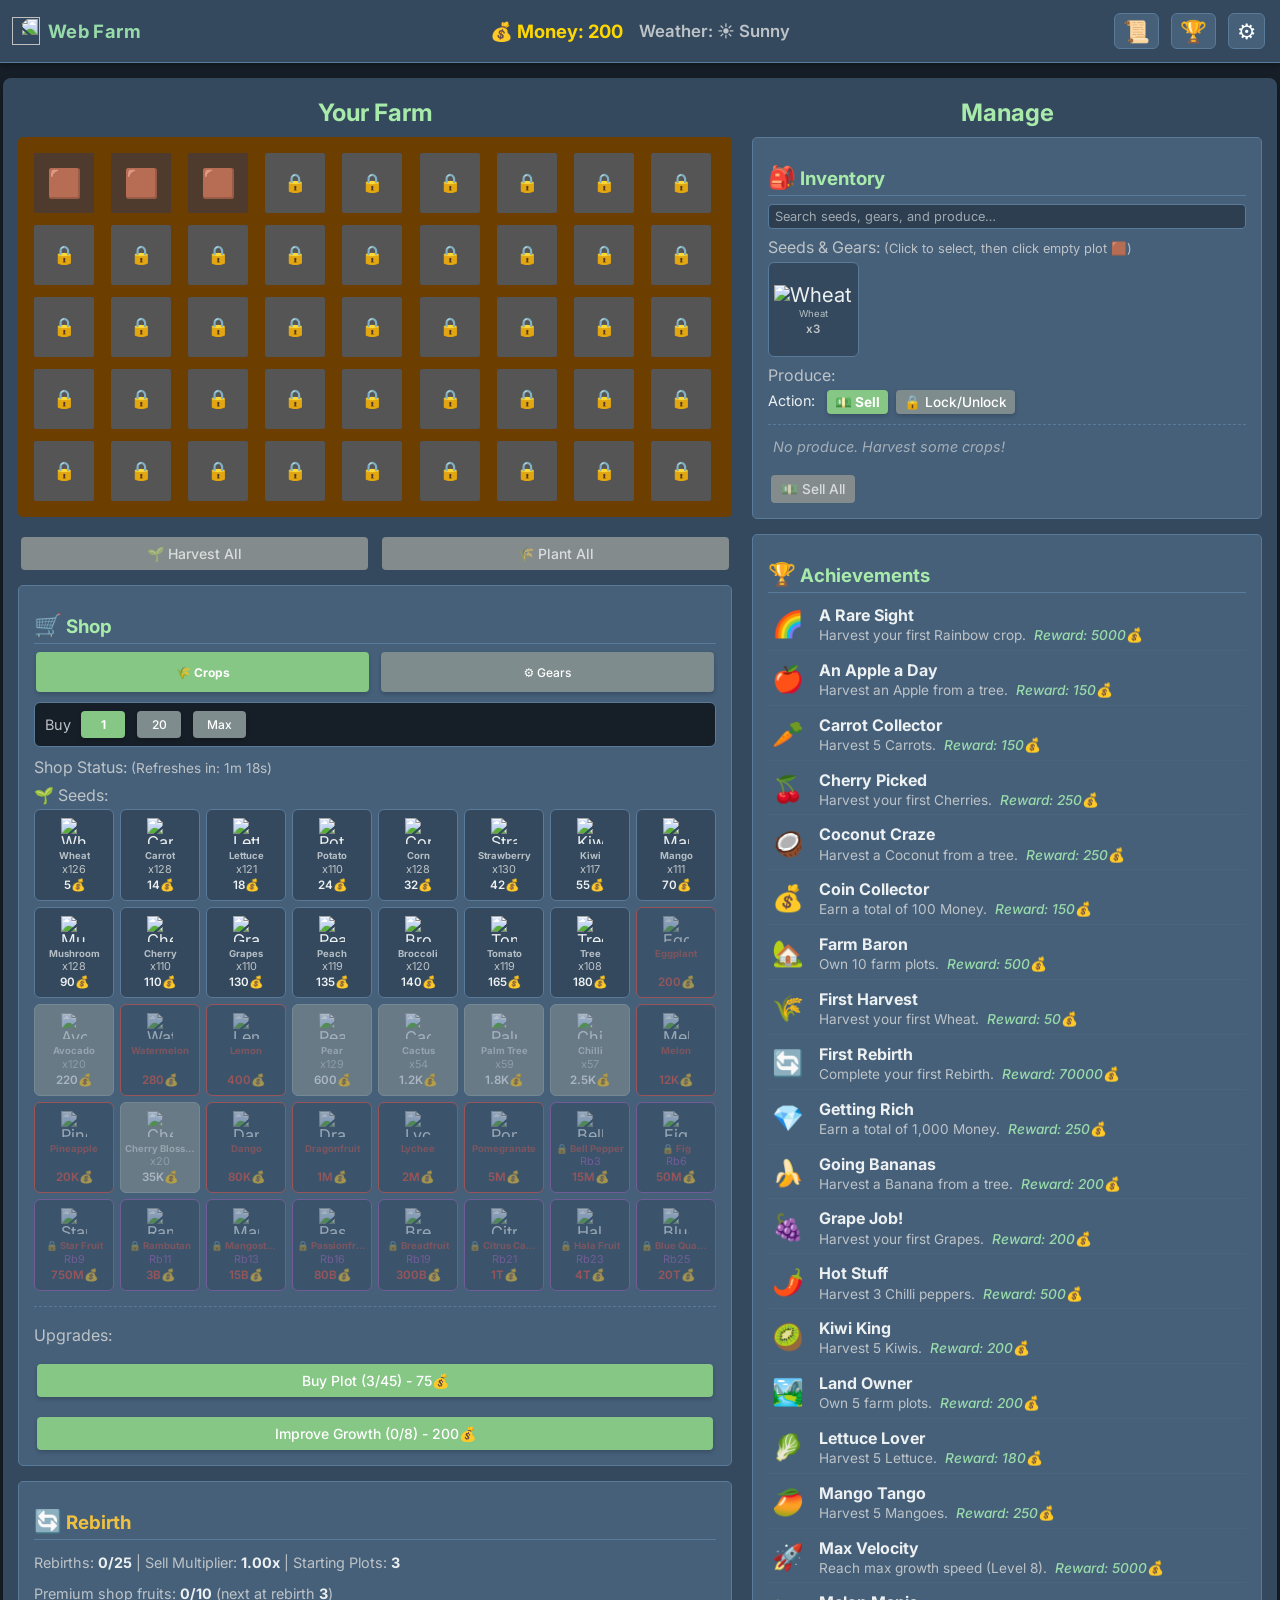
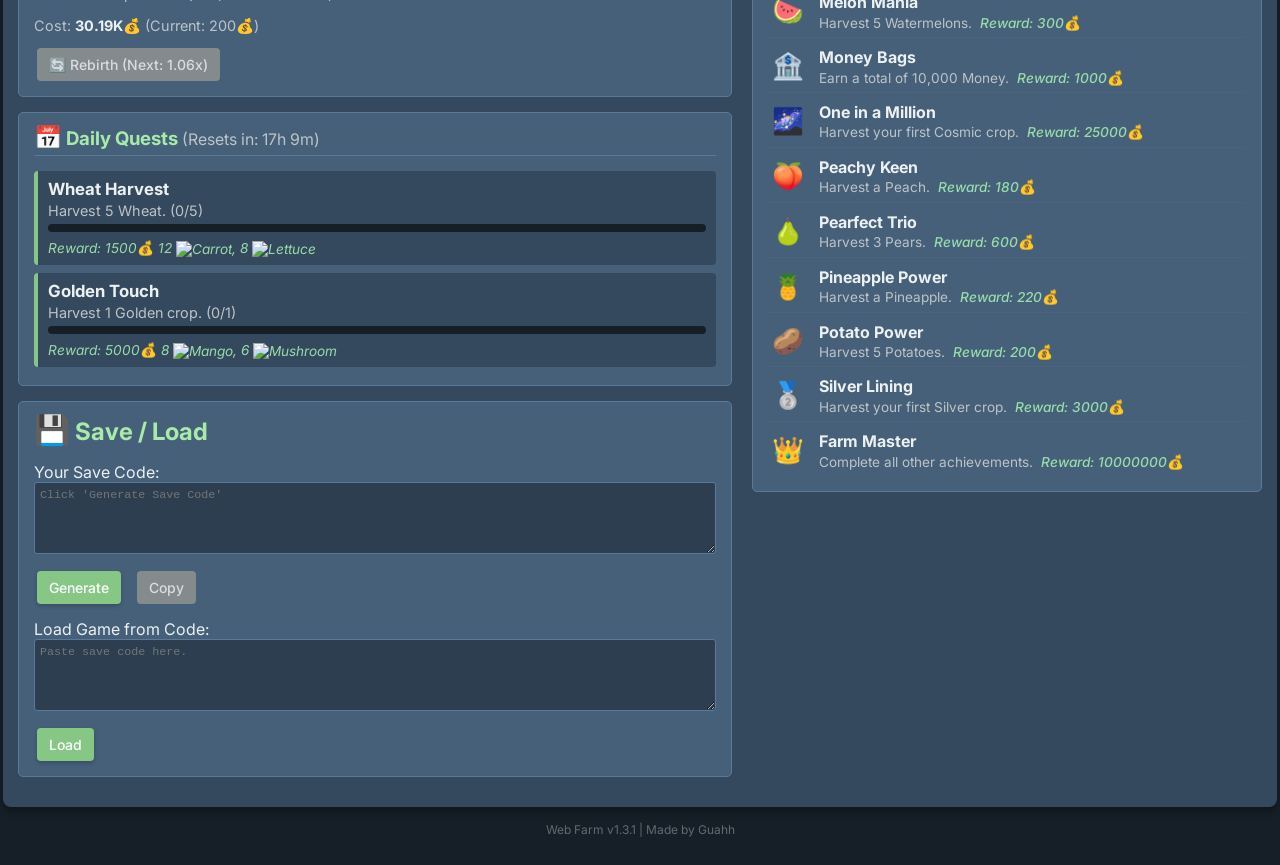
==== commit ab62881d: "Add files via upload" ====
--- a/index.html
+++ b/index.html
@@ -4,11 +4,14 @@
     <head>
     <meta charset="UTF-8">
     <meta name="viewport" content="width=device-width, initial-scale=1.0">
+    <meta http-equiv="Cache-Control" content="no-cache, no-store, must-revalidate">
+    <meta http-equiv="Pragma" content="no-cache">
+    <meta http-equiv="Expires" content="0">
     <title>Web Farm</title>
     <link rel="preconnect" href="https://fonts.googleapis.com">
     <link rel="preconnect" href="https://fonts.gstatic.com" crossorigin>
     <link href="https://fonts.googleapis.com/css2?family=Inter:wght@400;500;600;700&display=swap" rel="stylesheet">
-    <link rel="stylesheet" href="style.css">
+    <link rel="stylesheet" href="style.css?v=1.3.1">
 </head>
 
 <body>
@@ -167,6 +170,7 @@
                 <button class="settings-modal-close" onclick="closeSettingsPopup()" title="Close">✖</button>
             </div>
             <div class="settings-modal-body">
+                <p style="font-size: 0.85em; color: var(--log-info-color); margin-top: 0; margin-bottom: 15px; text-align: center;">Press <strong>CMD+SHIFT+R</strong> or <strong>CTRL+SHIFT+R</strong> for new update</p>
                 <div class="settings-row">
                     <label for="farm-name-input">Farm Name:</label>
                     <input id="farm-name-input" type="text" maxlength="32" placeholder="Your Farm">
@@ -233,8 +237,8 @@
         </div>
     </div>
 
-    <script src="script.js"></script>
-    <p style="text-align:center; font-size:0.75em; color:#7f8c8d; margin:15px 0 10px; opacity:0.7;">Web Farm v1.3 | Made by Guahh</p>
+    <script src="script.js?v=1.3.1"></script>
+    <p style="text-align:center; font-size:0.75em; color:#7f8c8d; margin:15px 0 10px; opacity:0.7;">Web Farm v1.3.1 | Made by Guahh</p>
 </body>
 
 </html>
--- a/style.css
+++ b/style.css
@@ -1,7 +1,7 @@
         /* --- CSS --- */
         :root {
             /* Colors, Animations, Cursor */
-            --body-bg: #1f2a36;
+            --body-bg: #161e27;
             --container-bg: #34495e;
             --section-bg: #46607a;
             --section-border: #5a7a9a;
@@ -203,7 +203,7 @@
             gap: 8px 12px;
             padding: max(8px, env(safe-area-inset-top, 0px)) 12px 8px max(12px, env(safe-area-inset-left, 0px));
             padding-right: max(12px, env(safe-area-inset-right, 0px));
-            background: linear-gradient(180deg, var(--container-bg) 0%, var(--container-bg) 70%, var(--section-bg) 100%);
+            background: var(--container-bg);
             border-bottom: 1px solid var(--section-border);
             box-shadow: 0 2px 6px var(--shadow-color);
         }
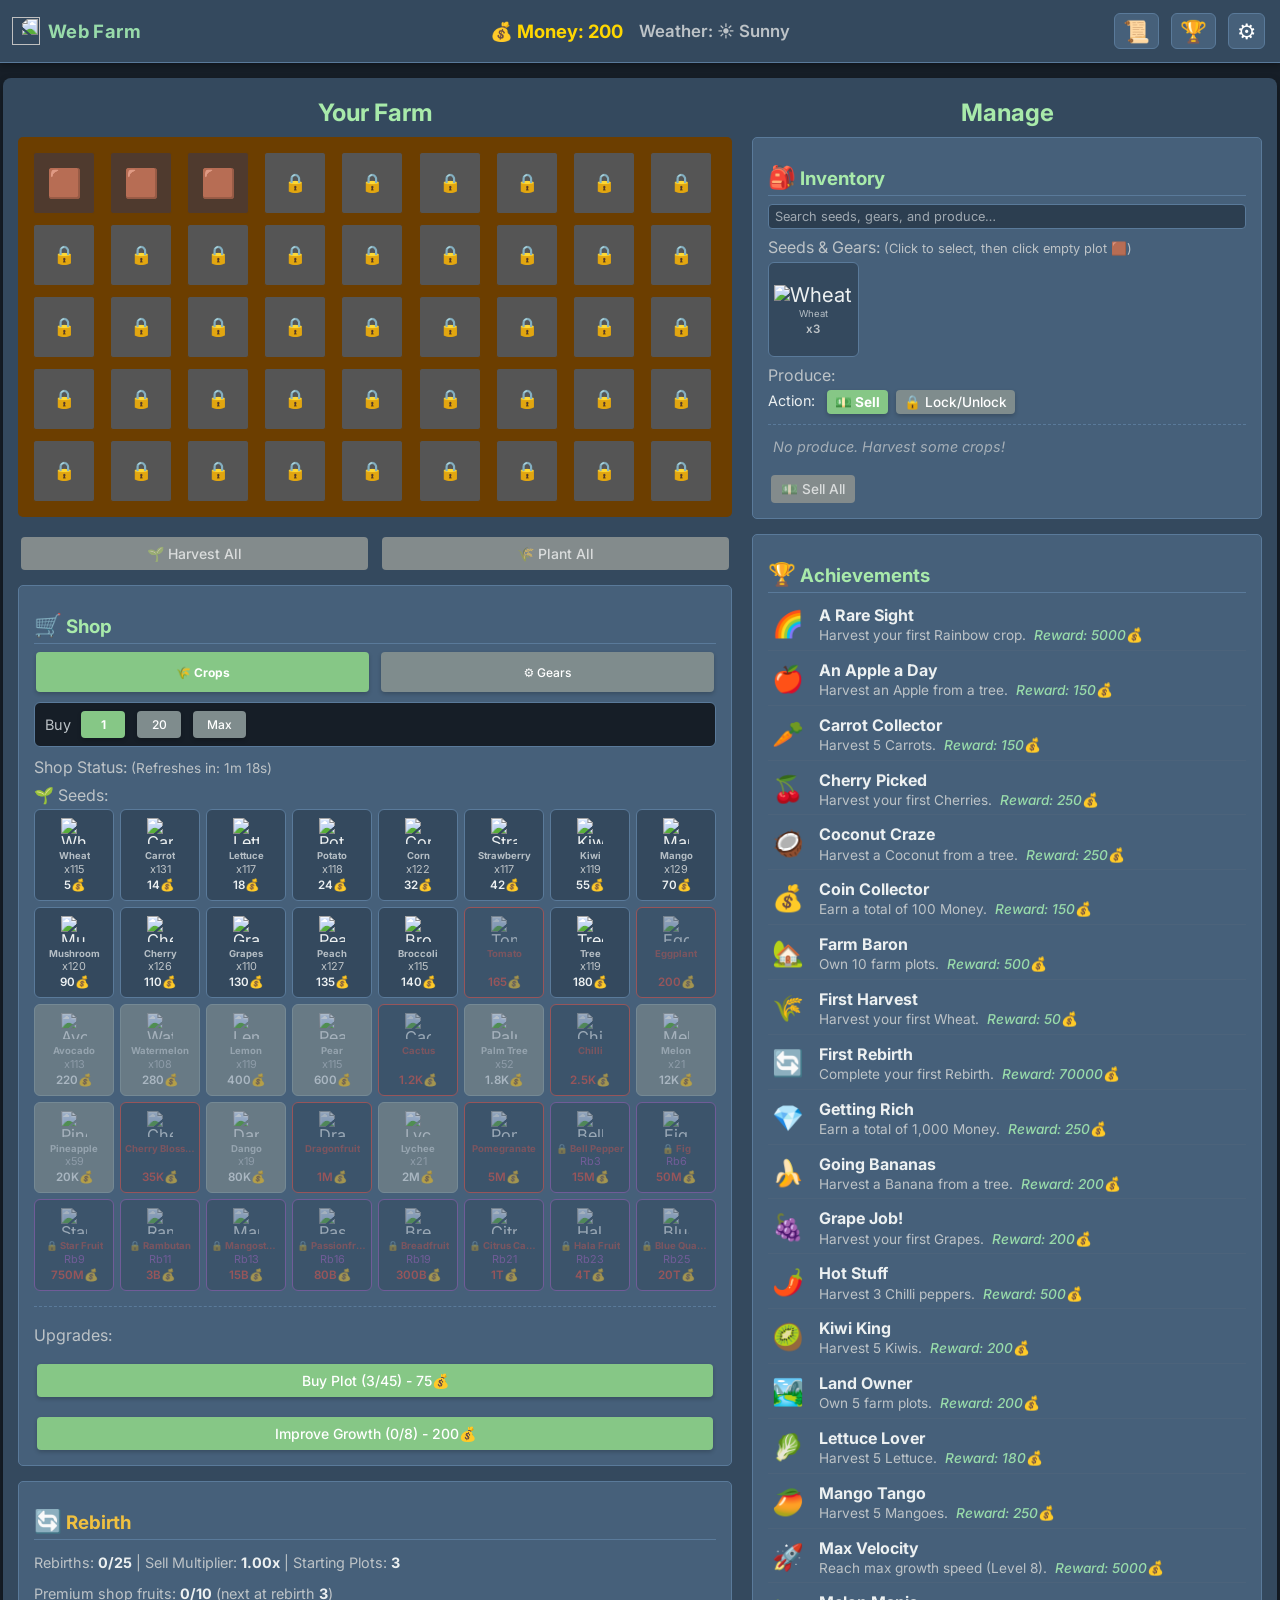
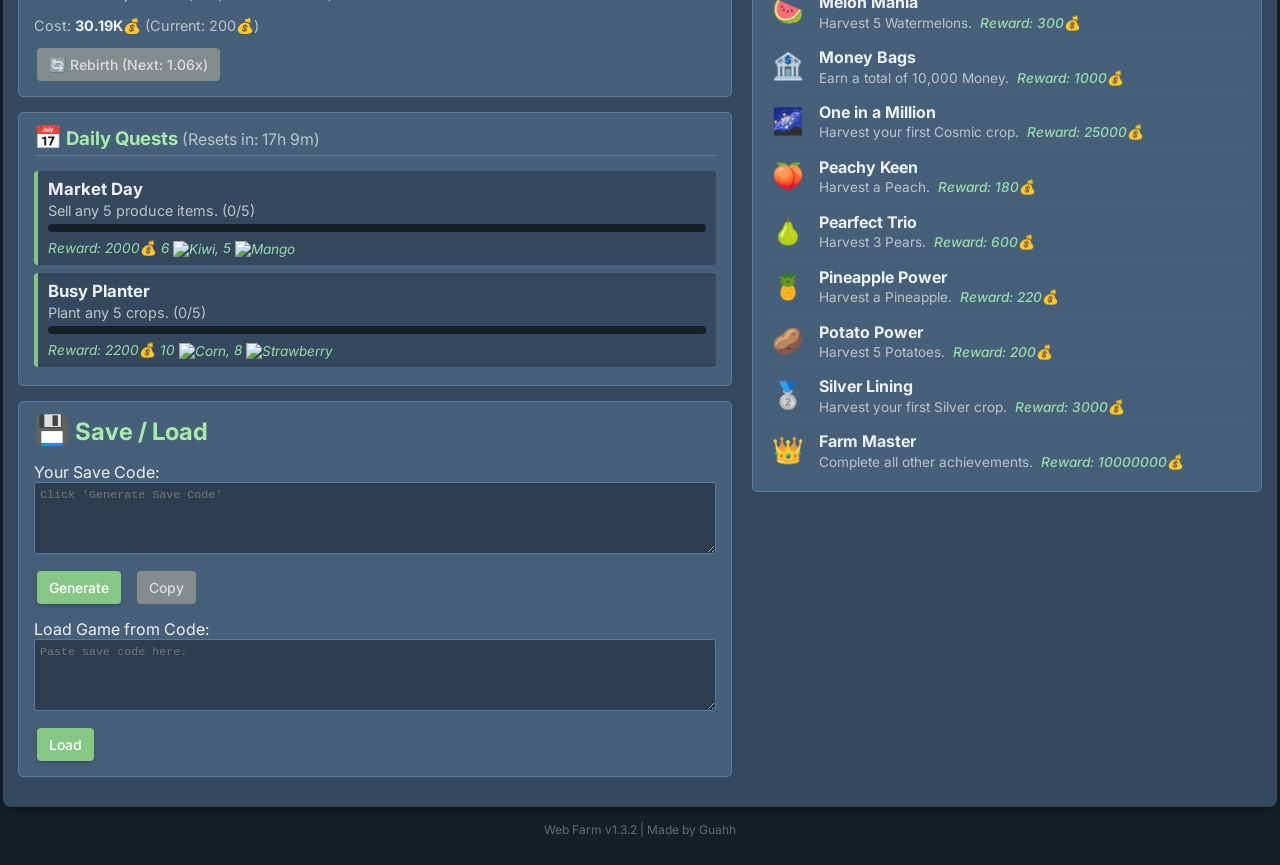
==== commit 361d22ca: "Add files via upload" ====
--- a/index.html
+++ b/index.html
@@ -11,7 +11,7 @@
     <link rel="preconnect" href="https://fonts.googleapis.com">
     <link rel="preconnect" href="https://fonts.gstatic.com" crossorigin>
     <link href="https://fonts.googleapis.com/css2?family=Inter:wght@400;500;600;700&display=swap" rel="stylesheet">
-    <link rel="stylesheet" href="style.css?v=1.3.1">
+    <link rel="stylesheet" href="style.css?v=1.3.2">
 </head>
 
 <body>
@@ -237,8 +237,8 @@
         </div>
     </div>
 
-    <script src="script.js?v=1.3.1"></script>
-    <p style="text-align:center; font-size:0.75em; color:#7f8c8d; margin:15px 0 10px; opacity:0.7;">Web Farm v1.3.1 | Made by Guahh</p>
+    <script src="script.js?v=1.3.2"></script>
+    <p style="text-align:center; font-size:0.75em; color:#7f8c8d; margin:15px 0 10px; opacity:0.7;">Web Farm v1.3.2 | Made by Guahh</p>
 </body>
 
 </html>
